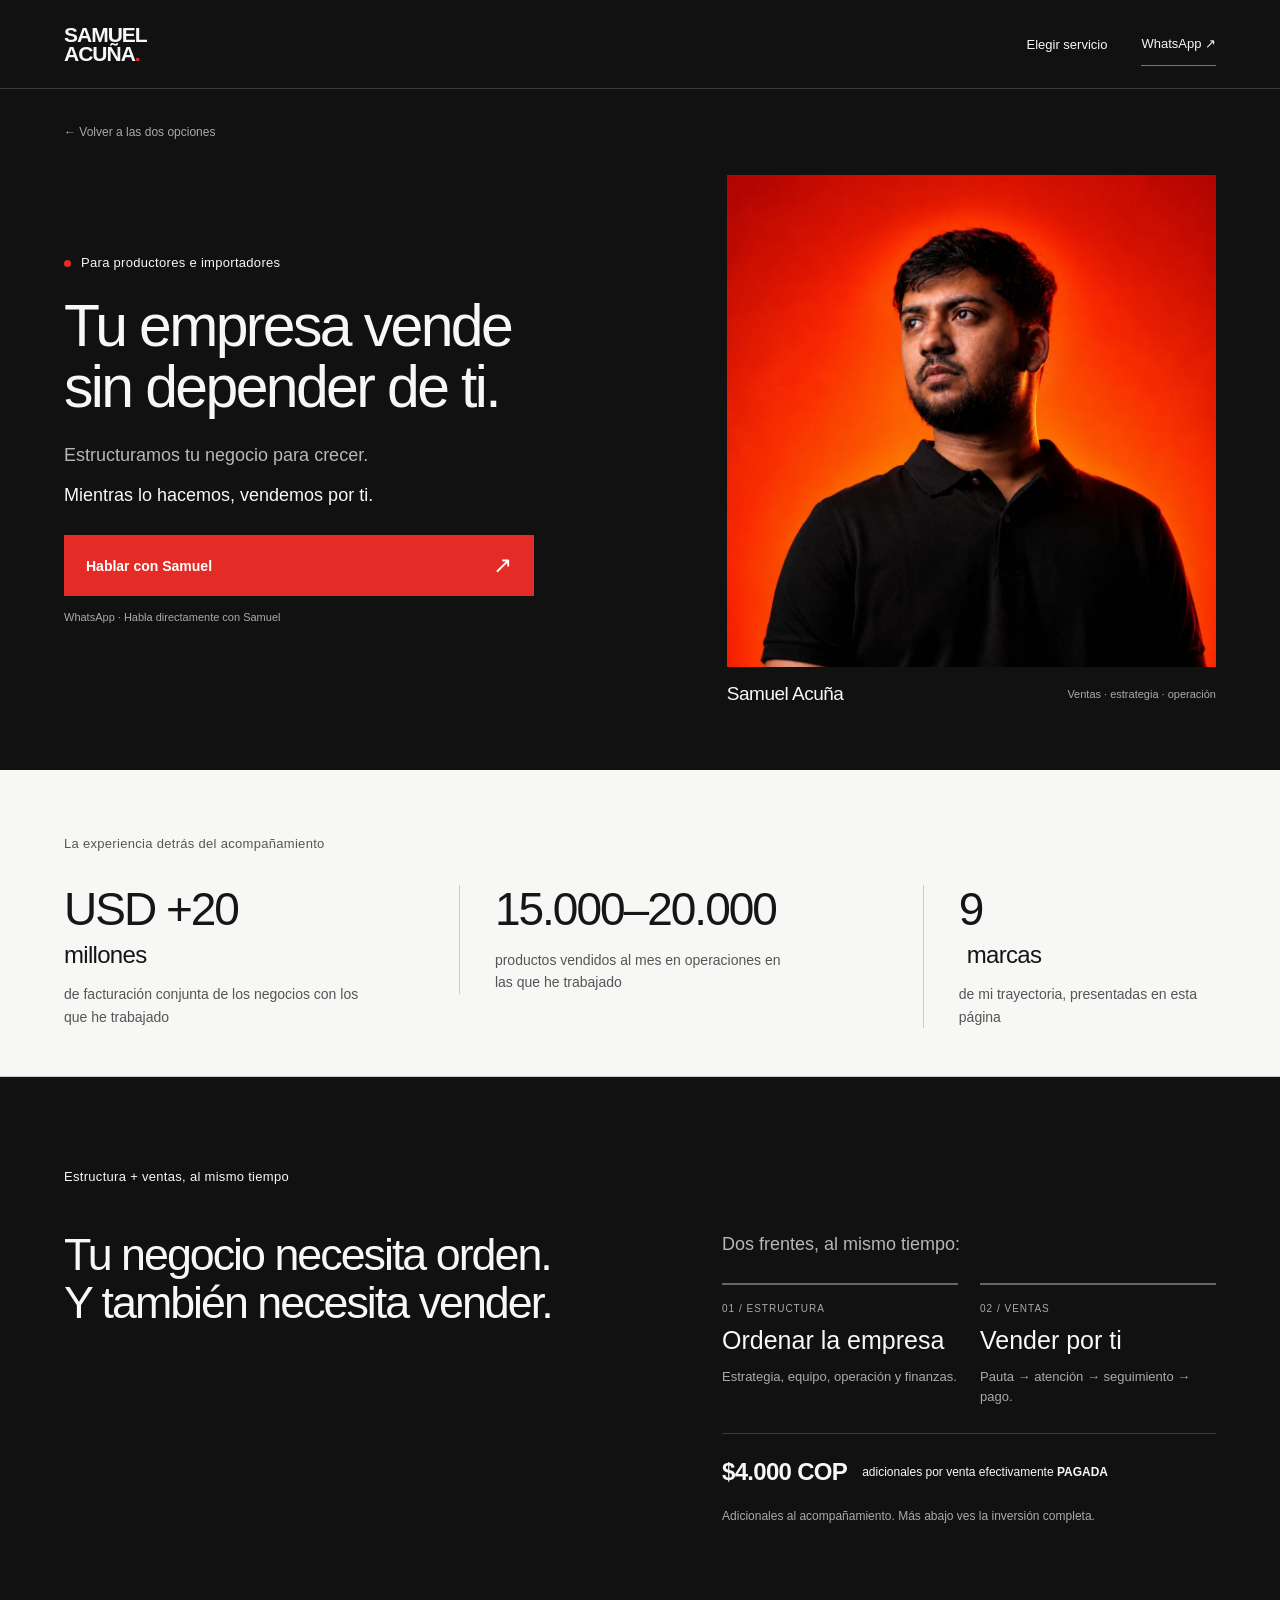
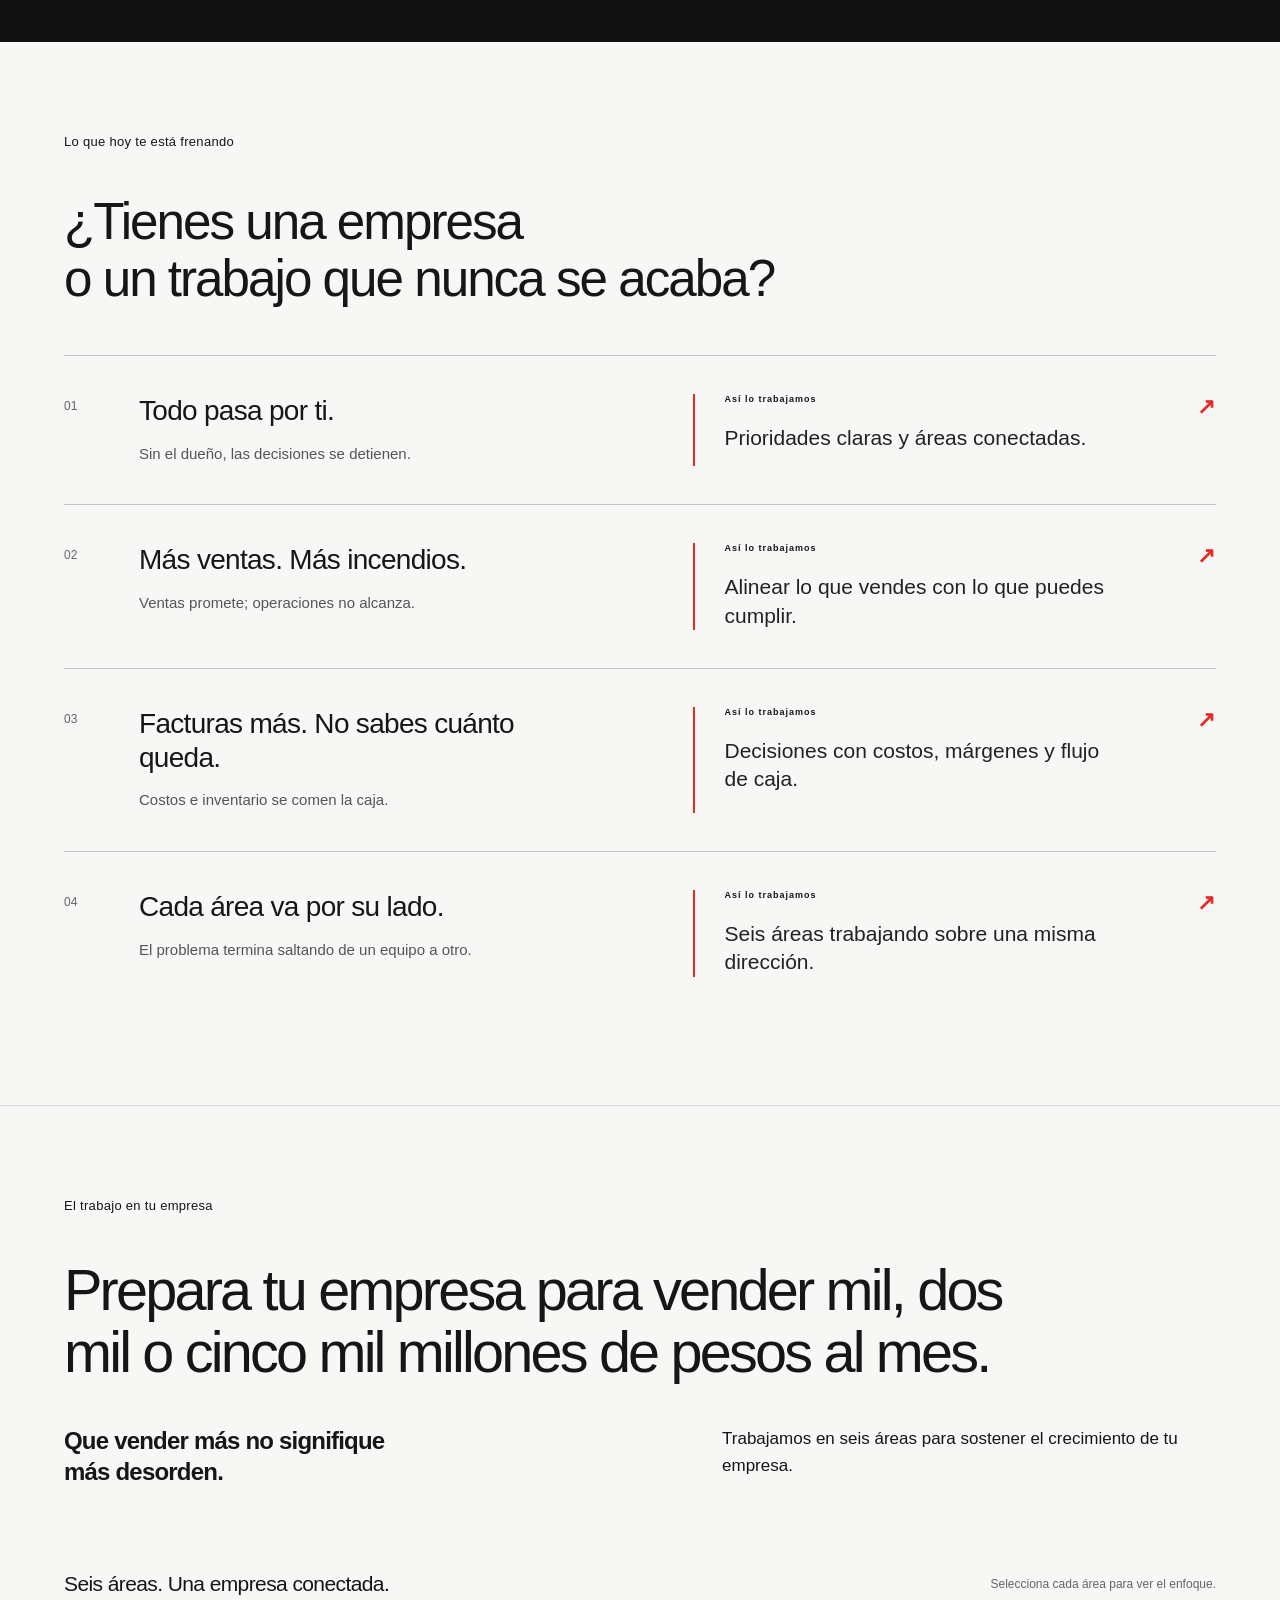
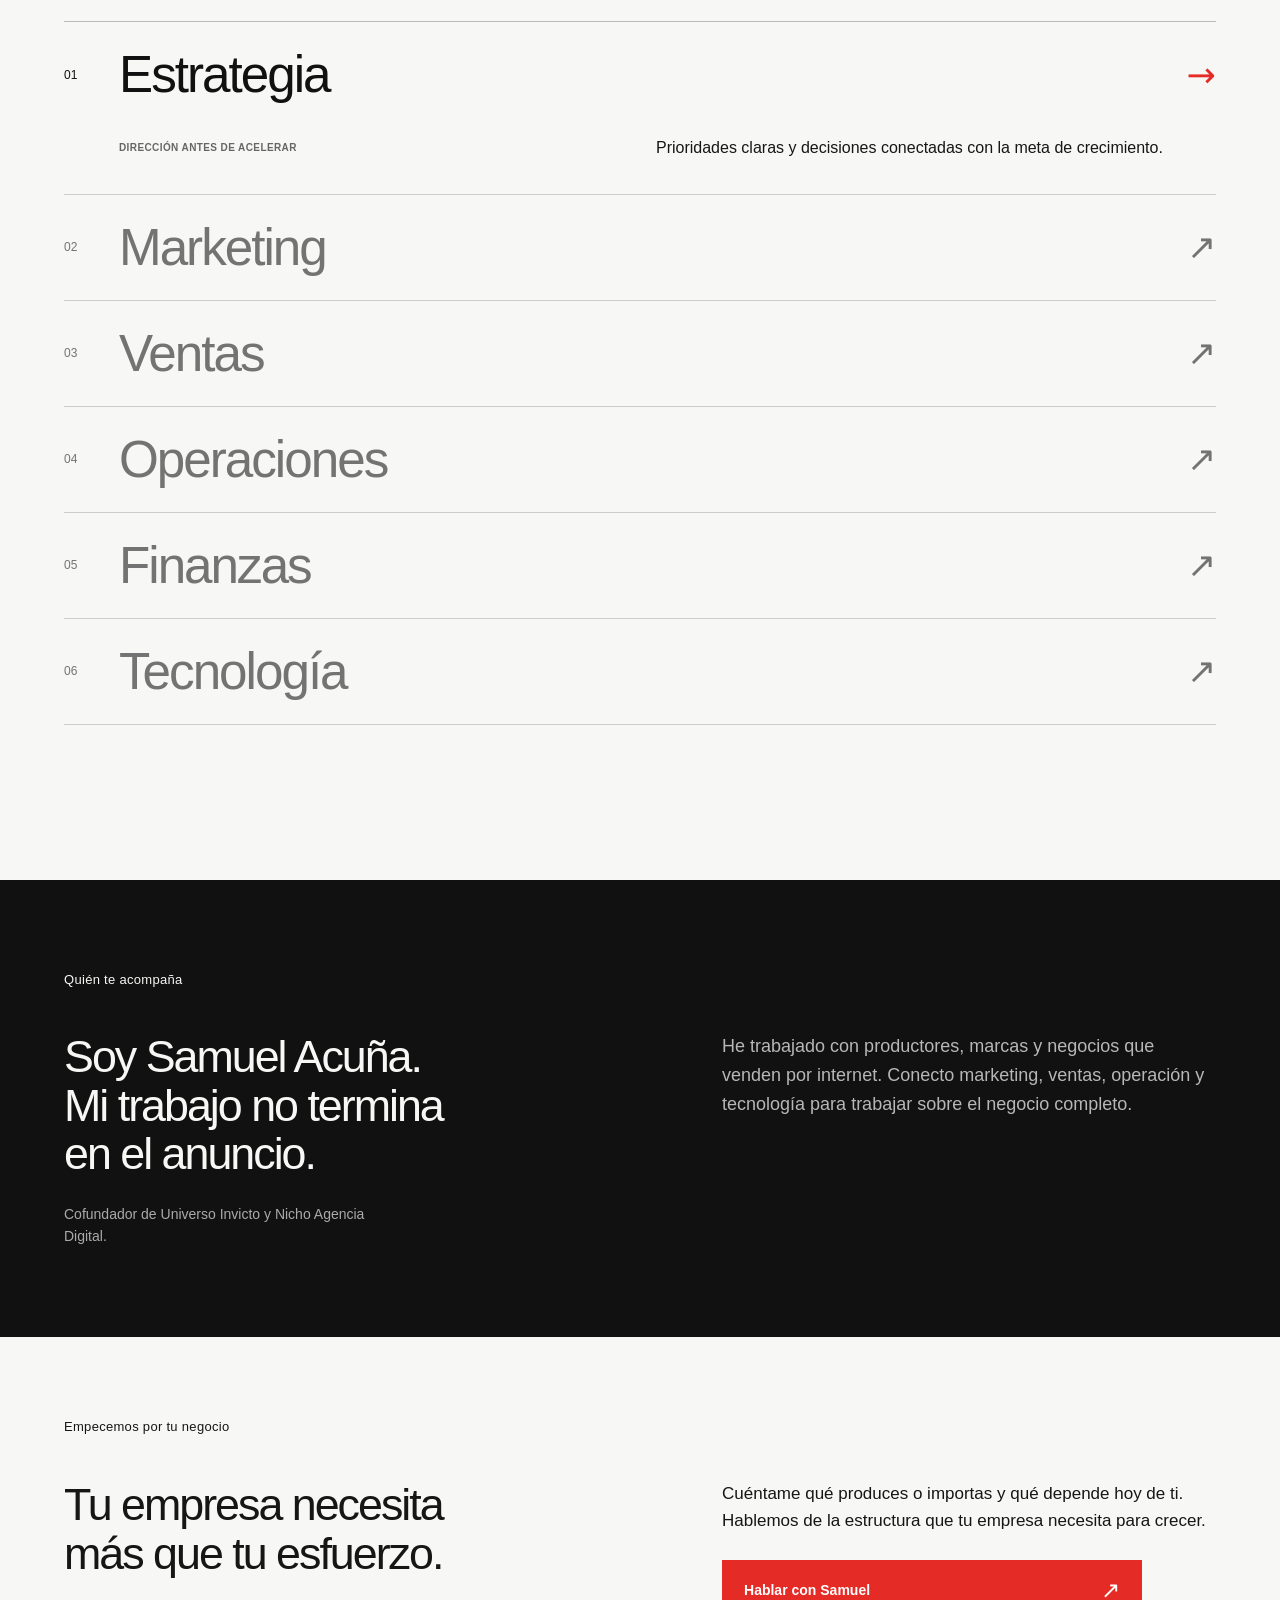
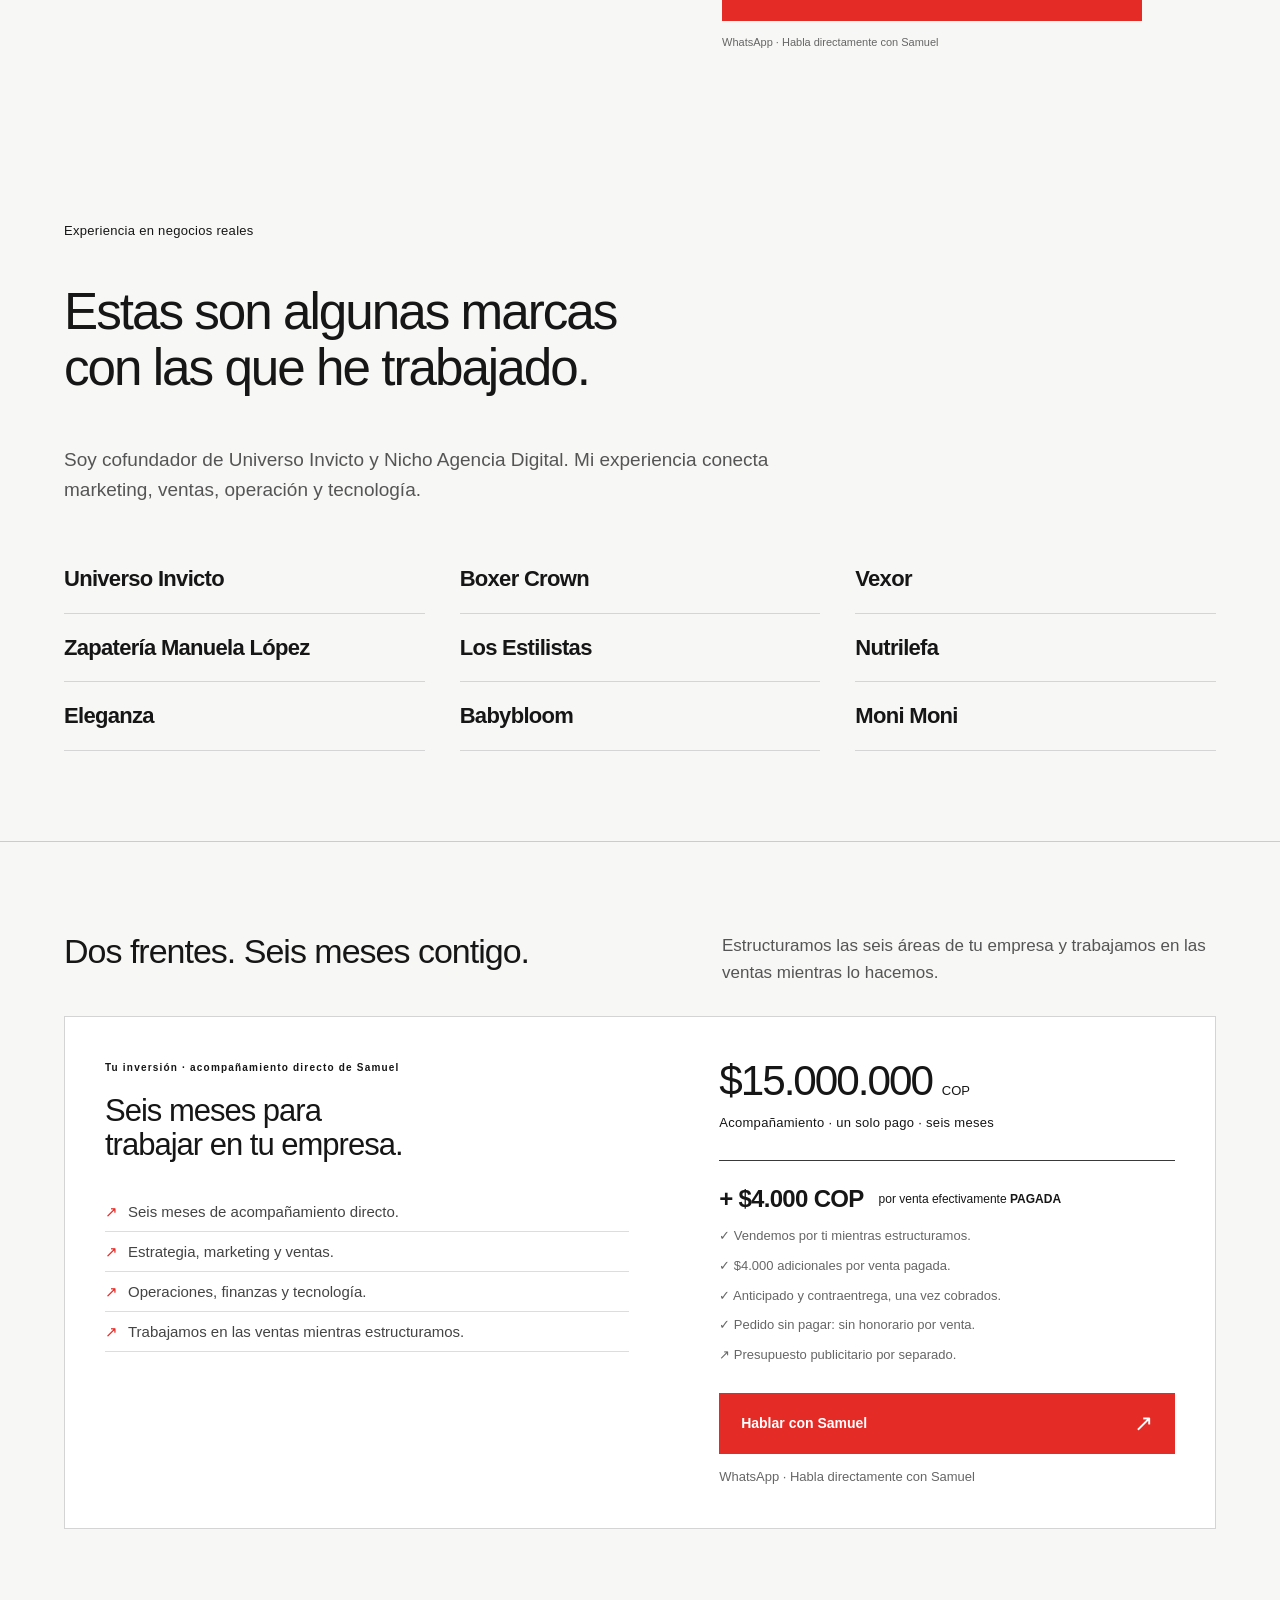
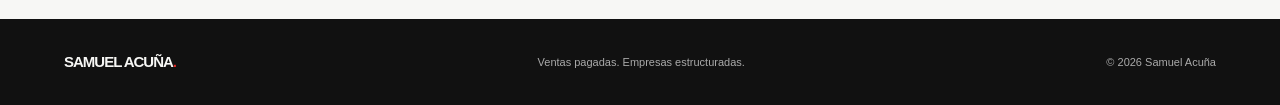
==== empresa.html @ 816871ed "Lead with portrait and business outcome, show three proof metrics and move complete investment to th" ====
<!DOCTYPE html>

<html lang="es-CO">
<head>
<meta charset="utf-8"/><meta content="width=device-width, initial-scale=1" name="viewport"/>
<title>Estructura tu empresa para crecer — Samuel Acuña</title>
<meta content="Estructuramos tu empresa y vendemos por ti: seis meses por COP $15.000.000, más COP $4.000 por venta efectivamente pagada." name="description"/>
<meta content="#111111" name="theme-color"/><meta content="website" property="og:type"/><meta content="es_CO" property="og:locale"/><meta content="Estructura tu empresa para crecer" property="og:title"/><meta content="Estructuramos tu empresa y vendemos por ti: seis meses por COP $15.000.000, más COP $4.000 por venta efectivamente pagada." property="og:description"/><meta content="https://Samuelacuna12.github.io/samuel-acuna-consultoria/social.png" property="og:image"/><meta content="https://samuelacuna12.github.io/samuel-acuna-consultoria/empresa.html" property="og:url"/>
<meta content="summary_large_image" name="twitter:card"/><link href="https://samuelacuna12.github.io/samuel-acuna-consultoria/empresa.html" rel="canonical"/><link href="favicon.svg" rel="icon" type="image/svg+xml"/><link href="styles.css?v=personal-final-20261030" rel="stylesheet"/><script defer="" src="app.js"></script>
</head>
<body class="enterprise"><a class="skip" href="#contenido">Saltar al contenido</a><header class="header wrap"><a aria-label="Samuel Acuña, elegir servicio" class="brand" href="index.html">SAMUEL<br/>ACUÑA<span class="brand-dot">.</span></a><nav aria-label="Navegación principal"><a href="index.html">Elegir servicio</a><a class="nav-contact" href="https://wa.me/573000357484?text=Hola%20Samuel.%20Quiero%20estructurar%20mi%20empresa%20para%20crecer.%20" rel="noopener noreferrer" target="_blank">WhatsApp ↗</a></nav></header><main id="contenido"><section class="route-hero wrap portrait-hero"><a class="back" href="index.html">← Volver a las dos opciones</a><div class="portrait-layout"><div class="portrait-copy"><div class="eyebrow"><span></span> Para productores e importadores</div><h1>Tu empresa vende sin depender de ti.</h1><div class="route-lead"><p>Estructuramos tu negocio para crecer.<br/><strong>Mientras lo hacemos, vendemos por ti.</strong></p><div><a class="button" href="https://wa.me/573000357484?text=Hola%20Samuel.%20Quiero%20estructurar%20mi%20empresa%20para%20crecer.%20" rel="noopener noreferrer" target="_blank">Hablar con Samuel <span aria-hidden="true">↗</span></a><p class="contact-note">WhatsApp · Habla directamente con Samuel</p></div></div></div><figure class="portrait"><img alt="Samuel Acuña" decoding="async" fetchpriority="high" height="1100" src="samuel-acuna.webp" width="1100"/><figcaption>Samuel Acuña <span>Ventas · estrategia · operación</span></figcaption></figure></div></section><section class="trajectory light"><div class="wrap"><p class="section-kicker">La experiencia detrás del acompañamiento</p><div class="trajectory-grid"><div><strong>USD +20 <span>millones</span></strong><p>de facturación conjunta de los negocios con los que he trabajado</p></div><div><strong>15.000–20.000</strong><p>productos vendidos al mes en operaciones en las que he trabajado</p></div><div class="trajectory-brands"><strong>9 <span>marcas</span></strong><p>de mi trayectoria, presentadas en esta página</p></div></div></div></section><section class="wrap section"><span class="section-kicker">Estructura + ventas, al mismo tiempo</span><div class="split"><h2>Tu negocio necesita orden.<br/>Y también necesita vender.</h2><div><p class="intro">Dos frentes, al mismo tiempo:</p><div class="parallel-work"><div><span>01 / ESTRUCTURA</span><strong>Ordenar la empresa</strong><p>Estrategia, equipo, operación y finanzas.</p></div><div><span>02 / VENTAS</span><strong>Vender por ti</strong><p>Pauta → atención → seguimiento → pago.</p></div></div><div class="fee"><strong>$4.000 COP</strong><span>adicionales por venta efectivamente <b>PAGADA</b></span></div><p class="terms">Adicionales al acompañamiento. Más abajo ves la inversión completa.</p></div></div></section><section class="light section"><div class="wrap"><span class="section-kicker">Lo que hoy te está frenando</span><h2 class="pain-title">¿Tienes una empresa<br/>o un trabajo que nunca se acaba?</h2><div class="pain-rows"><article><span>01</span><div><h3>Todo pasa por ti.</h3><p>Sin el dueño, las decisiones se detienen.</p></div><div class="answer"><span>Así lo trabajamos <b aria-hidden="true">↗</b></span><p>Prioridades claras y áreas conectadas.</p></div></article><article><span>02</span><div><h3>Más ventas. Más incendios.</h3><p>Ventas promete; operaciones no alcanza.</p></div><div class="answer"><span>Así lo trabajamos <b aria-hidden="true">↗</b></span><p>Alinear lo que vendes con lo que puedes cumplir.</p></div></article><article><span>03</span><div><h3>Facturas más. No sabes cuánto queda.</h3><p>Costos e inventario se comen la caja.</p></div><div class="answer"><span>Así lo trabajamos <b aria-hidden="true">↗</b></span><p>Decisiones con costos, márgenes y flujo de caja.</p></div></article><article><span>04</span><div><h3>Cada área va por su lado.</h3><p>El problema termina saltando de un equipo a otro.</p></div><div class="answer"><span>Así lo trabajamos <b aria-hidden="true">↗</b></span><p>Seis áreas trabajando sobre una misma dirección.</p></div></article></div></div></section><section class="business light section" id="empresa"><div class="wrap"><div class="section-kicker">El trabajo en tu empresa</div><h2 class="big-question">Prepara tu empresa para vender mil, dos mil o cinco mil millones de pesos al mes.</h2><div class="split business-intro"><p class="strong">Que vender más no signifique más desorden.</p><p>Trabajamos en seis áreas para sostener el crecimiento de tu empresa.</p></div><div class="pillars-heading"><h3>Seis áreas. Una empresa conectada.</h3><p>Selecciona cada área para ver el enfoque.</p></div>
<div class="pillars">
<details name="pilares" open=""><summary><span>01</span><h4>Estrategia</h4><b aria-hidden="true">↗</b></summary><div class="pillar-panel"><span class="panel-label">DIRECCIÓN ANTES DE ACELERAR</span><p>Prioridades claras y decisiones conectadas con la meta de crecimiento.</p></div></details>
<details name="pilares"><summary><span>02</span><h4>Marketing</h4><b aria-hidden="true">↗</b></summary><div class="pillar-panel"><span class="panel-label">DE LA ATENCIÓN A LA OPORTUNIDAD</span><p>Propuesta de valor y captación alineadas con tu cliente y tu capacidad.</p></div></details>
<details name="pilares"><summary><span>03</span><h4>Ventas</h4><b aria-hidden="true">↗</b></summary><div class="pillar-panel"><span class="panel-label">UN PROCESO QUE EL EQUIPO ENTIENDA</span><p>Atención, seguimiento y cierre: un proceso claro para el equipo.</p></div></details>
<details name="pilares"><summary><span>04</span><h4>Operaciones</h4><b aria-hidden="true">↗</b></summary><div class="pillar-panel"><span class="panel-label">SOSTENER LO QUE VENDES</span><p>Detectar cuellos de botella y cumplir lo que vendes.</p></div></details>
<details name="pilares"><summary><span>05</span><h4>Finanzas</h4><b aria-hidden="true">↗</b></summary><div class="pillar-panel"><span class="panel-label">CRECER CON CRITERIO ECONÓMICO</span><p>Costos, márgenes y flujo de caja para decidir con criterio.</p></div></details>
<details name="pilares"><summary><span>06</span><h4>Tecnología</h4><b aria-hidden="true">↗</b></summary><div class="pillar-panel"><span class="panel-label">HERRAMIENTAS AL SERVICIO DEL NEGOCIO</span><p>Automatizaciones e IA para conectar información y reducir tareas repetitivas.</p></div></details>
</div></div></section><section class="about wrap section" id="samuel"><div class="section-kicker">Quién te acompaña</div><div class="split"><div><h2>Soy Samuel Acuña.<br/>Mi trabajo no termina<br/>en el anuncio.</h2><p class="about-role">Cofundador de Universo Invicto y Nicho Agencia Digital.</p></div><div><p class="intro">He trabajado con productores, marcas y negocios que venden por internet. Conecto marketing, ventas, operación y tecnología para trabajar sobre el negocio completo.</p></div></div></section><section class="closing light"><div class="wrap"><span class="section-kicker">Empecemos por tu negocio</span><div class="split"><h2>Tu empresa necesita<br/>más que tu esfuerzo.</h2><div><p>Cuéntame qué produces o importas y qué depende hoy de ti. Hablemos de la estructura que tu empresa necesita para crecer.</p><a class="button" href="https://wa.me/573000357484?text=Hola%20Samuel.%20Quiero%20estructurar%20mi%20empresa%20para%20crecer.%20" rel="noopener noreferrer" target="_blank">Hablar con Samuel <span aria-hidden="true">↗</span></a><p class="contact-note">WhatsApp · Habla directamente con Samuel</p></div></div></div></section><section class="light section cases-section"><div class="wrap"><p class="section-kicker">Experiencia en negocios reales</p><h2 class="pain-title">Estas son algunas marcas<br/>con las que he trabajado.</h2><p class="case-intro">Soy cofundador de Universo Invicto y Nicho Agencia Digital. Mi experiencia conecta marketing, ventas, operación y tecnología.</p><div class="client-proof"><div class="client-names"><span>Universo Invicto</span><span>Boxer Crown</span><span>Vexor</span><span>Zapatería Manuela López</span><span>Los Estilistas</span><span>Nutrilefa</span><span>Eleganza</span><span>Babybloom</span><span>Moni Moni</span></div></div></div></section><section class="light section final-offer" id="inversion"><div class="wrap"><div class="offer-context"><h3>Dos frentes. Seis meses contigo.</h3><p>Estructuramos las seis áreas de tu empresa y trabajamos en las ventas mientras lo hacemos.</p></div><div class="business-price"><div><span class="micro">Tu inversión · acompañamiento directo de Samuel</span><h3>Seis meses para<br/>trabajar en tu empresa.</h3><ul class="scan-list offer-includes"><li>Seis meses de acompañamiento directo.</li><li>Estrategia, marketing y ventas.</li><li>Operaciones, finanzas y tecnología.</li><li>Trabajamos en las ventas mientras estructuramos.</li></ul></div><div><p class="price">$15.000.000 <small>COP</small></p><p class="one-payment">Acompañamiento · un solo pago · seis meses</p><div class="fee"><strong>+ $4.000 COP</strong><span>por venta efectivamente <b>PAGADA</b></span></div><p class="contact-note"><span>✓ Vendemos por ti mientras estructuramos.</span><span>✓ $4.000 adicionales por venta pagada.</span><span>✓ Anticipado y contraentrega, una vez cobrados.</span><span>✓ Pedido sin pagar: sin honorario por venta.</span><span>↗ Presupuesto publicitario por separado.</span></p><br/><a class="button" href="https://wa.me/573000357484?text=Hola%20Samuel.%20Quiero%20estructurar%20mi%20empresa%20para%20crecer.%20" rel="noopener noreferrer" target="_blank">Hablar con Samuel <span aria-hidden="true">↗</span></a><p class="contact-note">WhatsApp · Habla directamente con Samuel</p></div></div></div></section></main><footer class="wrap"><a class="brand" href="index.html">SAMUEL ACUÑA<span class="brand-dot">.</span></a><p>Ventas pagadas. Empresas estructuradas.</p><span>© <span id="year">2026</span> Samuel Acuña</span></footer></body></html>
---- styles.css ----
:root{--bg:#111;--white:#f7f7f5;--red:#e52b26;--muted:#a7a7a7;--line:#393939;--fast:120ms;--state:200ms;--space:clamp(24px,5vw,80px)}*{box-sizing:border-box}html{scroll-behavior:smooth;scroll-padding-top:28px}body{margin:0;background:var(--bg);color:var(--white);font-family:Arial,Helvetica,sans-serif;-webkit-font-smoothing:antialiased}a{color:inherit;text-decoration:none}button,a,summary{-webkit-tap-highlight-color:transparent}a:focus-visible,summary:focus-visible{outline:3px solid var(--red);outline-offset:6px}::selection{background:var(--red);color:#fff}.wrap{max-width:1440px;margin:auto;padding-left:var(--space);padding-right:var(--space)}.header{display:flex;align-items:center;justify-content:space-between;padding-top:30px;padding-bottom:30px;border-bottom:1px solid var(--line)}.brand{font-size:21px;font-weight:900;letter-spacing:-1px;line-height:.92}.brand-dot{color:var(--red)}nav{display:flex;align-items:center;gap:34px;font-size:13px}nav a{padding:12px 0}nav a:hover{color:#bbb}.nav-contact{border-bottom:1px solid #777}.nav-contact span{margin-left:22px}.hero{padding-top:48px;padding-bottom:54px}.eyebrow,.section-kicker,.micro,.path-number,.panel-label{font-size:11px;font-weight:700;letter-spacing:1.4px;line-height:1.6}.eyebrow{display:flex;gap:10px;align-items:center}.eyebrow span{width:7px;height:7px;background:var(--red);border-radius:100%}.hero-grid{display:grid;grid-template-columns:1.65fr 1fr;gap:70px;margin:34px 0 44px}h1,h2,h3,h4,p{margin:0}h1{font-size:clamp(48px,6.3vw,91px);font-weight:500;letter-spacing:-5px;line-height:1.01;text-wrap:balance}.muted{color:#919191}.hero-aside{max-width:340px;align-self:end;padding-bottom:8px}.little-arrow{font-size:82px;line-height:1;display:block;margin-bottom:32px}.hero-aside>p{font-size:23px;line-height:1.3;letter-spacing:-.5px}.hero-aside .subtle{font-size:15px;line-height:1.6;margin:18px 0 24px;letter-spacing:0}.subtle{color:#b0b0b0}.micro{font-size:10px;letter-spacing:1.2px}.paths{display:grid;grid-template-columns:1fr 1fr;border-top:1px solid var(--line);border-bottom:1px solid var(--line)}.path{padding:24px 0 22px;transition:background-color var(--fast) ease-out}.path:first-child{padding-right:40px}.path:last-child{padding-left:40px;border-left:1px solid var(--line)}.path-number{color:#aaa;font-size:10px}.path>div{display:flex;justify-content:space-between;align-items:center;gap:15px;margin:16px 0}.path h2{font-size:30px;letter-spacing:-1px;font-weight:500;line-height:1.1}.square-arrow{background:var(--red);width:47px;height:47px;display:grid;place-items:center;font-size:26px;flex-shrink:0;transition:background-color var(--fast) ease-out}.path:hover .square-arrow{background:#b7211d}.path p{font-size:13px;color:#aaa}.light{background:var(--white);color:#161616}.section{padding-top:95px;padding-bottom:95px}.section-kicker{display:block;margin-bottom:42px;color:inherit}.problem{padding:85px 0}.split{display:grid;grid-template-columns:1.15fr 1fr;gap:90px}.split h2{font-size:clamp(34px,3.5vw,51px);font-weight:500;line-height:1.08;letter-spacing:-2px;text-wrap:balance}.ink-muted{color:#777}.problem-copy p,.business-intro p,.closing p{font-size:17px;line-height:1.6}.problem-copy p+p{margin-top:25px}.strong{font-weight:600}.intro{font-size:18px;line-height:1.6;color:#b7b7b7}.process{display:grid;grid-template-columns:repeat(5,1fr);margin-top:64px;border-top:1px solid #777;border-bottom:1px solid var(--line)}.process>div{padding:24px 20px 30px 0;position:relative}.process>div+div{padding-left:20px;border-left:1px solid var(--line)}.process span{font-size:11px;color:#aaa}.process h3{font-size:19px;margin:30px 0 12px;font-weight:500;letter-spacing:-.5px}.process p{font-size:13px;line-height:1.5;color:#aaa}.process .paid{border-top:3px solid var(--red);margin-top:-2px}.paid b{color:var(--red);float:right}.sales-bottom{display:grid;grid-template-columns:1.15fr 1fr;gap:90px;margin-top:64px}.included{max-width:400px}.included h3{font-size:25px;font-weight:500;letter-spacing:-.7px;margin-bottom:22px}.included p{font-size:15px;line-height:1.7;margin-bottom:16px}.price-block>.micro{color:#aaa}.price{font-size:clamp(32px,3.3vw,48px);letter-spacing:-2px;margin:14px 0 8px;white-space:nowrap}.price small{font-size:13px;letter-spacing:0}.price-block>p:not(.price):not(.terms):not(.contact-note){color:#bbb;font-size:14px}.fee{display:flex;flex-wrap:wrap;gap:7px 15px;align-items:center;border-top:1px solid var(--line);margin-top:25px;padding-top:24px}.fee strong{font-size:24px;letter-spacing:-.7px}.fee span{font-size:12px}.terms{font-size:12px;line-height:1.7;color:#aaa;margin:20px 0 25px}.button{display:flex;align-items:center;justify-content:space-between;gap:25px;background:var(--red);color:#fff;padding:19px 22px;font-size:14px;font-weight:700;min-height:54px;transition:background-color var(--fast) ease-out}.button:hover{background:#bb211e}.button span{font-size:23px;font-weight:400;line-height:1}.contact-note{font-size:11px;line-height:1.6;margin-top:13px;color:#aaa}.big-question{max-width:1100px;font-size:clamp(37px,4.5vw,65px);font-weight:500;letter-spacing:-2.8px;line-height:1.08;text-wrap:balance}.business-intro{margin-top:42px;margin-bottom:85px}.business-intro>.strong{font-size:24px;line-height:1.3;max-width:340px;letter-spacing:-.8px}.pillars-heading{display:flex;justify-content:space-between;align-items:center;border-bottom:1px solid #bbb;padding-bottom:25px}.pillars-heading h3{font-size:21px;letter-spacing:-.6px;font-weight:500}.pillars-heading p{font-size:12px;color:#666}.pillars{margin-bottom:65px}.pillars details{border-bottom:1px solid #ccc}.pillars summary{list-style:none;display:flex;gap:25px;align-items:center;cursor:pointer;padding:23px 0;color:#737373}.pillars summary::-webkit-details-marker{display:none}.pillars summary>span{font-size:12px;width:30px}.pillars h4{font-size:clamp(28px,4vw,52px);font-weight:500;letter-spacing:-2px}.pillars summary b{margin-left:auto;font-weight:400;font-size:35px;transition:transform var(--state) ease-out}.pillars details[open] summary{color:#111}.pillars details[open] summary b{color:var(--red);transform:rotate(45deg)}.pillar-panel{display:grid;grid-template-columns:1fr 1.15fr;gap:50px;padding:8px 0 32px 55px;animation:panel var(--state) ease-out}.panel-label{font-size:10px;color:#666;padding-top:5px}.pillar-panel p{max-width:520px;line-height:1.65;font-size:16px}.business-price{display:grid;grid-template-columns:1.15fr 1fr;gap:90px;background:#eaeae8;padding:40px}.business-price h3{font-size:31px;font-weight:500;letter-spacing:-1px;margin-top:18px;line-height:1.1}.business-price .price{margin-top:0}.one-payment{font-size:11px;letter-spacing:1px;margin-bottom:26px}.business-price .contact-note{color:#666}.about-role{font-size:14px;color:#aaa;margin-top:25px;line-height:1.6;max-width:330px}.experience{margin-top:35px}.experience>div{padding:22px 0;border-top:1px solid var(--line)}.experience strong{display:block;font-size:37px;letter-spacing:-1.5px;font-weight:500;margin-bottom:8px}.experience span{font-size:13px;color:#aaa;line-height:1.6}.closing{padding:80px 0}.closing .button{margin-top:25px;max-width:420px}.closing .contact-note{color:#666;font-size:11px}footer{padding-top:36px;padding-bottom:36px;display:flex;align-items:center;justify-content:space-between;gap:25px}footer .brand{font-size:15px}footer p,footer>span{font-size:11px;color:#aaa}.skip{position:fixed;top:10px;left:10px;padding:15px;background:#fff;color:#111;z-index:10;transform:translateY(-160%)}.skip:focus{transform:none}@keyframes panel{from{opacity:.3;transform:translateY(-4px)}to{opacity:1;transform:none}}@media(min-width:1600px){h1{font-size:96px}}@media(max-width:900px){.hero-grid{gap:40px;grid-template-columns:1.6fr 1fr}h1{letter-spacing:-3px}.hero-aside>p{font-size:20px}.split,.sales-bottom,.business-price{gap:40px}.process{grid-template-columns:repeat(3,1fr)}.process>div:nth-child(4){border-left:0;padding-left:0}.process>div:nth-child(n+4){border-top:1px solid var(--line)}.process .paid{margin:0;border-top:3px solid var(--red)!important}.business-price{padding:30px}.price{font-size:34px}.path h2{font-size:26px}}@media(max-width:620px){.header{padding-top:22px;padding-bottom:22px;align-items:center}.brand{font-size:18px}nav{gap:16px;font-size:10px}nav a:first-child{display:none}.nav-contact span{margin-left:4px}.hero{padding-top:30px;padding-bottom:36px}.eyebrow{font-size:8px;letter-spacing:1px}.hero-grid{display:block;margin:28px 0 32px}h1{font-size:clamp(44px,10.8vw,66px);letter-spacing:-2.8px}.desktop-br{display:none}.hero-aside{max-width:none;margin-top:26px}.little-arrow{display:none}.hero-aside>p{font-size:18px;max-width:280px}.hero-aside .subtle{font-size:13px;margin:12px 0 17px}.hero-aside .micro{font-size:8px}.paths{gap:0}.path:first-child{padding-right:15px}.path:last-child{padding-left:15px}.path{padding-top:17px;padding-bottom:17px}.path-number{font-size:7px;letter-spacing:.6px}.path h2{font-size:19px;letter-spacing:-.7px}.path>div{gap:7px;margin:14px 0}.square-arrow{width:28px;height:32px;font-size:20px}.path p{font-size:10px;line-height:1.5}.section{padding-top:60px;padding-bottom:60px}.problem,.closing{padding:55px 0}.section-kicker{font-size:9px;letter-spacing:1.1px;margin-bottom:28px}.split,.sales-bottom,.business-price{grid-template-columns:1fr;gap:28px}.split h2{font-size:36px;letter-spacing:-1.7px}.problem-copy p,.business-intro p,.closing p{font-size:15px}.intro{font-size:16px}.process{margin-top:35px;grid-template-columns:1fr}.process>div,.process>div+div,.process>div:nth-child(4){padding:20px 0 20px 45px;border-left:0;border-bottom:1px solid var(--line)}.process>div:before{content:'↓';position:absolute;left:5px;top:50px;color:#777}.process span{position:absolute;left:0;top:23px}.process h3{font-size:21px;margin:0 0 7px}.process p{font-size:13px;max-width:260px}.process>div:nth-child(n+4){border-top:0}.process .paid{border-top:0!important;border-left:3px solid var(--red);padding-left:42px}.process .paid span{left:7px}.process .paid:before{content:'✓';color:var(--red);left:9px}.sales-bottom{margin-top:36px;gap:30px}.included{max-width:none}.included h3{font-size:24px}.price-block{padding-top:30px;border-top:1px solid var(--line)}.price{font-size:39px}.big-question{font-size:39px;letter-spacing:-1.9px}.business-intro{margin-top:30px;margin-bottom:45px}.business-intro>.strong{font-size:23px}.pillars-heading{display:block;padding-bottom:20px}.pillars-heading h3{font-size:20px;margin-bottom:9px}.pillars summary{padding:20px 0;gap:12px}.pillars h4{font-size:35px;letter-spacing:-1.5px}.pillars summary>span{width:25px}.pillars summary b{font-size:28px}.pillar-panel{grid-template-columns:1fr;gap:12px;padding:0 10px 25px 37px}.pillar-panel p{font-size:14px}.pillars{margin-bottom:35px}.business-price{padding:25px;margin-left:-8px;margin-right:-8px}.business-price h3{font-size:30px}.business-price .price{font-size:36px}.experience strong{font-size:33px}.about .terms{margin-bottom:0}footer{flex-wrap:wrap;padding-top:30px;padding-bottom:30px;gap:18px}footer p{order:3;width:100%}footer>span{font-size:9px}}
@media(prefers-reduced-motion:reduce){html{scroll-behavior:auto}*,*:before,*:after{animation:none!important;transition:none!important}}
@media(min-width:1000px){.header{padding-top:22px;padding-bottom:22px}.hero{padding-top:28px;padding-bottom:32px}.hero-grid{margin:24px 0 28px}h1{font-size:clamp(62px,5.1vw,74px);letter-spacing:-4px}.little-arrow{font-size:64px;margin-bottom:20px}.path{padding-top:18px;padding-bottom:18px}.path h2{font-size:27px}.path>div{margin:12px 0}}
/* Separate journeys: the gateway routes to two independent landing pages. */
.gateway{padding-top:44px;padding-bottom:60px}.gateway h1{font-size:clamp(48px,5.5vw,80px);margin:28px 0 20px;letter-spacing:-3.5px}.gateway-intro{color:#aaa;font-size:16px;line-height:1.6}.choices{display:grid;grid-template-columns:1fr 1fr;border-top:1px solid #444;border-bottom:1px solid #444;margin-top:38px}.choice{padding:30px 38px 28px 0;display:flex;flex-direction:column}.choice+.choice{border-left:1px solid #444;padding-left:38px;padding-right:0}.choice h2{font-size:clamp(26px,2.5vw,36px);line-height:1.12;letter-spacing:-1px;margin:22px 0;max-width:520px;text-wrap:balance}.choice p{color:#aaa;font-size:14px;line-height:1.6;max-width:440px;margin-bottom:30px}.choice-link{display:flex;justify-content:space-between;align-items:center;gap:15px;font-size:13px;font-weight:700;margin-top:auto}.choice-link b{display:grid;place-items:center;background:var(--red);width:44px;height:44px;font-size:24px;font-weight:400;flex-shrink:0}.choice:hover h2{color:#ccc}.back{display:inline-block;color:#aaa;font-size:12px;padding:16px 0;margin-bottom:26px}.route-hero{padding-top:20px;padding-bottom:65px}.route-hero h1{font-size:clamp(44px,5.3vw,76px);line-height:1.03;letter-spacing:-3.5px;max-width:1050px;margin:28px 0 36px}.route-lead{display:grid;grid-template-columns:1.2fr 1fr;gap:90px}.route-lead>p{font-size:19px;line-height:1.55;color:#b7b7b7;max-width:600px}.text-link{display:inline-block;font-size:12px;border-bottom:1px solid #666;padding:12px 0;margin-top:12px}.pain-title{font-size:clamp(33px,4vw,57px);font-weight:500;letter-spacing:-2px;line-height:1.1;margin-bottom:48px;text-wrap:balance}.pain-rows article{display:grid;grid-template-columns:45px 1fr 1fr;gap:30px;border-top:1px solid #c5c5c5;padding:30px 0}.pain-rows article>span{font-size:12px;color:#666;padding-top:5px}.pain-rows h3{font-size:24px;letter-spacing:-.7px;font-weight:500;line-height:1.2;margin-bottom:14px}.pain-rows p{font-size:15px;line-height:1.65;color:#555;max-width:500px}.answer{padding-left:30px;border-left:2px solid var(--red)}.answer>span{font-size:9px;letter-spacing:1px;font-weight:700;display:block;margin-bottom:14px}.answer p{color:#222}nav a{min-height:44px;display:flex;align-items:center}@media(max-width:620px){.gateway{padding-top:28px;padding-bottom:35px}.gateway h1{font-size:49px;letter-spacing:-2.5px}.gateway-intro{font-size:14px}.choices{grid-template-columns:1fr;margin-top:28px}.choice,.choice+.choice{padding:26px 0;border-left:0}.choice+.choice{border-top:1px solid #444}.choice h2{font-size:28px;line-height:1.15;margin:17px 0}.choice p{font-size:13px;margin-bottom:22px}.choice .path-number{font-size:9px}.choice-link{font-size:12px}.route-hero{padding-bottom:40px}.route-hero h1{font-size:43px;letter-spacing:-2px;line-height:1.05}.route-lead{grid-template-columns:1fr;gap:26px}.route-lead>p{font-size:16px}.pain-title{font-size:36px;letter-spacing:-1.5px;margin-bottom:30px}.pain-rows article{grid-template-columns:26px 1fr;gap:15px;padding:25px 0}.pain-rows h3{font-size:23px}.pain-rows p{font-size:14px}.answer{grid-column:2;padding-left:16px;margin-top:4px}.back{margin-bottom:15px}.header nav a:first-child{display:flex}}
@media(max-width:620px){.gateway h1{font-size:38px;line-height:1.05;margin:22px 0 16px;letter-spacing:-1.9px}.gateway-intro{font-size:13px}.gateway .choices{margin-top:23px}.gateway .choice{padding:21px 0}.gateway .choice h2{font-size:24px;line-height:1.12;margin:13px 0 20px}.gateway .choice p{display:none}.gateway .choice-link{font-size:11px}}

/* Audience context stays visible before either decision, including on mobile. */
@media(max-width:620px){.gateway .choice p{display:block;font-size:13px;line-height:1.55;margin-bottom:20px}.gateway .choice h2{margin-bottom:14px}}
/* Visual reading pass: reference-locked typography, process diagrams and pain → solution rows. */
.decision-diagram{width:100%;height:90px;margin:24px 0 2px;color:#aaa;max-width:480px}.choice h2{margin-top:20px}.choice .audience{font-size:10px;letter-spacing:1px;color:#aaa;margin:0 0 18px;line-height:1.5}.scan-list{list-style:none;padding:0;margin:0 0 24px}.scan-list li{position:relative;padding:9px 0 9px 23px;font-size:16px;line-height:1.4;border-bottom:1px solid #333}.scan-list li:before{content:'↗';position:absolute;left:0;color:var(--red)}.choice .decision-note{font-size:13px;color:#eee;border-left:2px solid var(--red);padding-left:12px;margin-bottom:22px}.choice .choice-link{margin-top:auto}.route-lead strong{color:#f7f7f5;display:inline-block;margin-top:12px;font-weight:500}.hero-fee{display:block;margin-top:20px;font-size:14px;line-height:1.8;border-left:2px solid var(--red);padding-left:15px}.pain-rows h3{font-size:28px;max-width:420px}.pain-rows .answer p{font-size:21px;line-height:1.35;max-width:390px}.answer>span{margin-bottom:20px}.answer b{float:right;color:var(--red);font-size:22px}.terms>span,.contact-note>span{display:block;margin:9px 0}.parallel-work{display:grid;grid-template-columns:1fr 1fr;gap:22px;margin-top:24px}.parallel-work>div{border-top:2px solid #666;padding-top:18px}.parallel-work span{display:block;font-size:10px;color:#aaa;letter-spacing:1px}.parallel-work strong{display:block;font-weight:500;font-size:25px;margin:12px 0}.parallel-work p{color:#aaa;font-size:13px;line-height:1.6}.business-price .contact-note{font-size:13px}.price-block .terms{font-size:13px}.section{padding-top:75px;padding-bottom:75px}@media(max-width:620px){.decision-diagram{height:66px;margin:18px 0 2px}.gateway .choice .audience{font-size:9px;margin-bottom:12px}.gateway .choice .decision-note{font-size:12px;line-height:1.5;margin-bottom:20px}.scan-list li{font-size:14px;padding-top:8px;padding-bottom:8px}.choice h2{font-size:26px}.pain-rows h3{font-size:25px}.pain-rows .answer p{font-size:19px}.parallel-work{gap:18px}.parallel-work strong{font-size:21px}.parallel-work p{font-size:12px}.section{padding-top:52px;padding-bottom:52px}}
.gateway h1{font-size:clamp(38px,4.4vw,64px);letter-spacing:-2.8px}.gateway{padding-top:30px}.gateway .choices{margin-top:28px}.gateway .choice{padding-top:23px}.gateway .decision-diagram{height:70px;margin-top:18px}@media(max-width:620px){.gateway h1{font-size:38px;letter-spacing:-1.9px}.gateway .decision-diagram{height:60px}}
.quick-paths{display:none}@media(max-width:620px){.quick-paths{display:grid;grid-template-columns:1fr 1fr;gap:12px;margin-top:22px}.quick-paths a{display:block;padding:13px 0;border-top:2px solid var(--red)}.quick-paths strong{display:block;font-size:13px;font-weight:500}.quick-paths span{display:block;font-size:10px;color:#aaa;margin-top:7px;line-height:1.4}}

.gateway .decision-diagram{height:90px}@media(max-width:620px){.gateway .decision-diagram{height:72px}}
/* Personal brand: real trajectory, lighter section rhythm and value before price. */
.enterprise .eyebrow,.enterprise .section-kicker{letter-spacing:.3px;font-size:13px;text-transform:none;font-weight:500}.trajectory{padding:48px 0;border-bottom:1px solid #ccc}.trajectory .section-kicker{margin-bottom:30px;color:#555}.trajectory-grid{display:grid;grid-template-columns:1fr 1.2fr .85fr;gap:50px;align-items:start}.trajectory-grid>div+div{border-left:1px solid #ccc;padding-left:35px}.trajectory strong{display:block;font-size:46px;font-weight:500;letter-spacing:-2px;line-height:1.05}.trajectory strong span{display:block;font-size:24px;letter-spacing:-.7px;margin-top:9px}.trajectory p{font-size:14px;line-height:1.6;color:#555;margin-top:16px;max-width:300px}.trajectory-person>span{font-size:25px;letter-spacing:-.7px}.offer-context{border-top:1px solid #bbb;padding-top:35px;margin-bottom:30px;display:grid;grid-template-columns:1.15fr 1fr;gap:90px}.offer-context h3{font-size:34px;letter-spacing:-1px;font-weight:500}.offer-context p{font-size:17px;line-height:1.6;color:#555}.enterprise .business-price{background:#fff;border:1px solid #d4d4d4}.enterprise .pain-rows article{padding:38px 0}.enterprise .section{padding-top:90px;padding-bottom:90px}.enterprise .business{border-top:1px solid #d4d4d4}.enterprise .one-payment{letter-spacing:.3px;font-size:13px;line-height:1.6}.enterprise .panel-label{letter-spacing:.4px}@media(max-width:620px){.trajectory{padding:35px 0}.trajectory-grid{grid-template-columns:1fr;gap:25px}.trajectory-grid>div+div{padding:25px 0 0;border-left:0;border-top:1px solid #ccc}.trajectory strong{font-size:42px}.trajectory strong span{display:inline;font-size:22px;margin-left:8px}.trajectory p{margin-top:9px}.offer-context{grid-template-columns:1fr;gap:16px}.offer-context h3{font-size:30px}.offer-context p{font-size:15px}.enterprise .section{padding-top:60px;padding-bottom:60px}.enterprise .eyebrow,.enterprise .section-kicker{font-size:11px}}
.portrait-layout{display:grid;grid-template-columns:1.1fr .9fr;gap:65px;align-items:center}.portrait-hero h1{font-size:clamp(40px,4vw,59px);letter-spacing:-2.6px;margin-top:22px;margin-bottom:25px}.portrait-hero .route-lead{display:block}.portrait-hero .route-lead>p{font-size:18px;margin-bottom:25px}.portrait-hero .route-lead .button{max-width:470px}.portrait-hero .route-lead .text-link{margin-top:0}.portrait-hero .back{margin-bottom:20px}.portrait{margin:0;position:relative;align-self:stretch}.portrait img{display:block;width:100%;height:100%;max-height:670px;min-height:530px;object-fit:cover;object-position:50% 40%}.portrait figcaption{position:absolute;bottom:0;left:0;right:0;background:#111;padding:16px 0 0;font-size:19px;letter-spacing:-.5px}.portrait figcaption span{font-size:11px;color:#aaa;float:right;letter-spacing:0;padding-top:5px}.client-proof{margin-top:40px;padding-top:30px;border-top:1px solid #ccc}.client-proof h3{font-size:14px;font-weight:400;color:#555;margin-bottom:28px}.client-names{display:grid;grid-template-columns:repeat(3,1fr);gap:0 35px}.client-names span{font-size:22px;font-weight:600;letter-spacing:-.7px;padding:20px 0;border-bottom:1px solid #d5d5d5;line-height:1.25}.client-section{padding:45px 0}.client-section .client-proof{margin-top:0;border-top:0;padding-top:0}@media(max-width:900px){.portrait-layout{gap:30px}.portrait-hero h1{font-size:43px}.portrait img{min-height:520px}.portrait figcaption span{display:block;float:none;margin-top:5px}.client-names span{font-size:19px}}@media(max-width:620px){.portrait-layout{grid-template-columns:1fr;gap:28px}.portrait-hero h1{font-size:39px;letter-spacing:-1.8px}.portrait{grid-row:1;max-width:100%}.portrait img{min-height:0;height:330px;object-position:50% 27%}.portrait figcaption{font-size:17px;padding-top:12px}.portrait figcaption span{display:inline;float:right;font-size:10px;margin-top:0}.portrait-hero .back{margin-bottom:10px}.portrait-hero .route-lead>p{font-size:16px}.client-names{grid-template-columns:repeat(2,1fr);gap:0 20px}.client-names span{font-size:18px;padding:17px 0}.client-proof{margin-top:30px;padding-top:25px}}
.cases-section{border-bottom:1px solid #ccc}.case-intro{font-size:19px;line-height:1.6;max-width:750px;color:#555;margin-bottom:30px}.cases-section .client-proof{border-top:0;padding-top:0}.final-offer .offer-context{border-top:0;padding-top:0}.offer-includes{margin-top:30px}.offer-includes li{color:#444;border-color:#ddd;font-size:15px}.trajectory-brands span{display:inline;font-size:25px;margin-left:8px}.trajectory-brands strong{font-size:46px}.enterprise .portrait-hero h1{font-size:clamp(44px,4.6vw,67px);max-width:660px;line-height:1.03}@media(max-width:620px){.enterprise .portrait-hero h1{font-size:42px}.case-intro{font-size:16px}.offer-includes li{font-size:14px}}
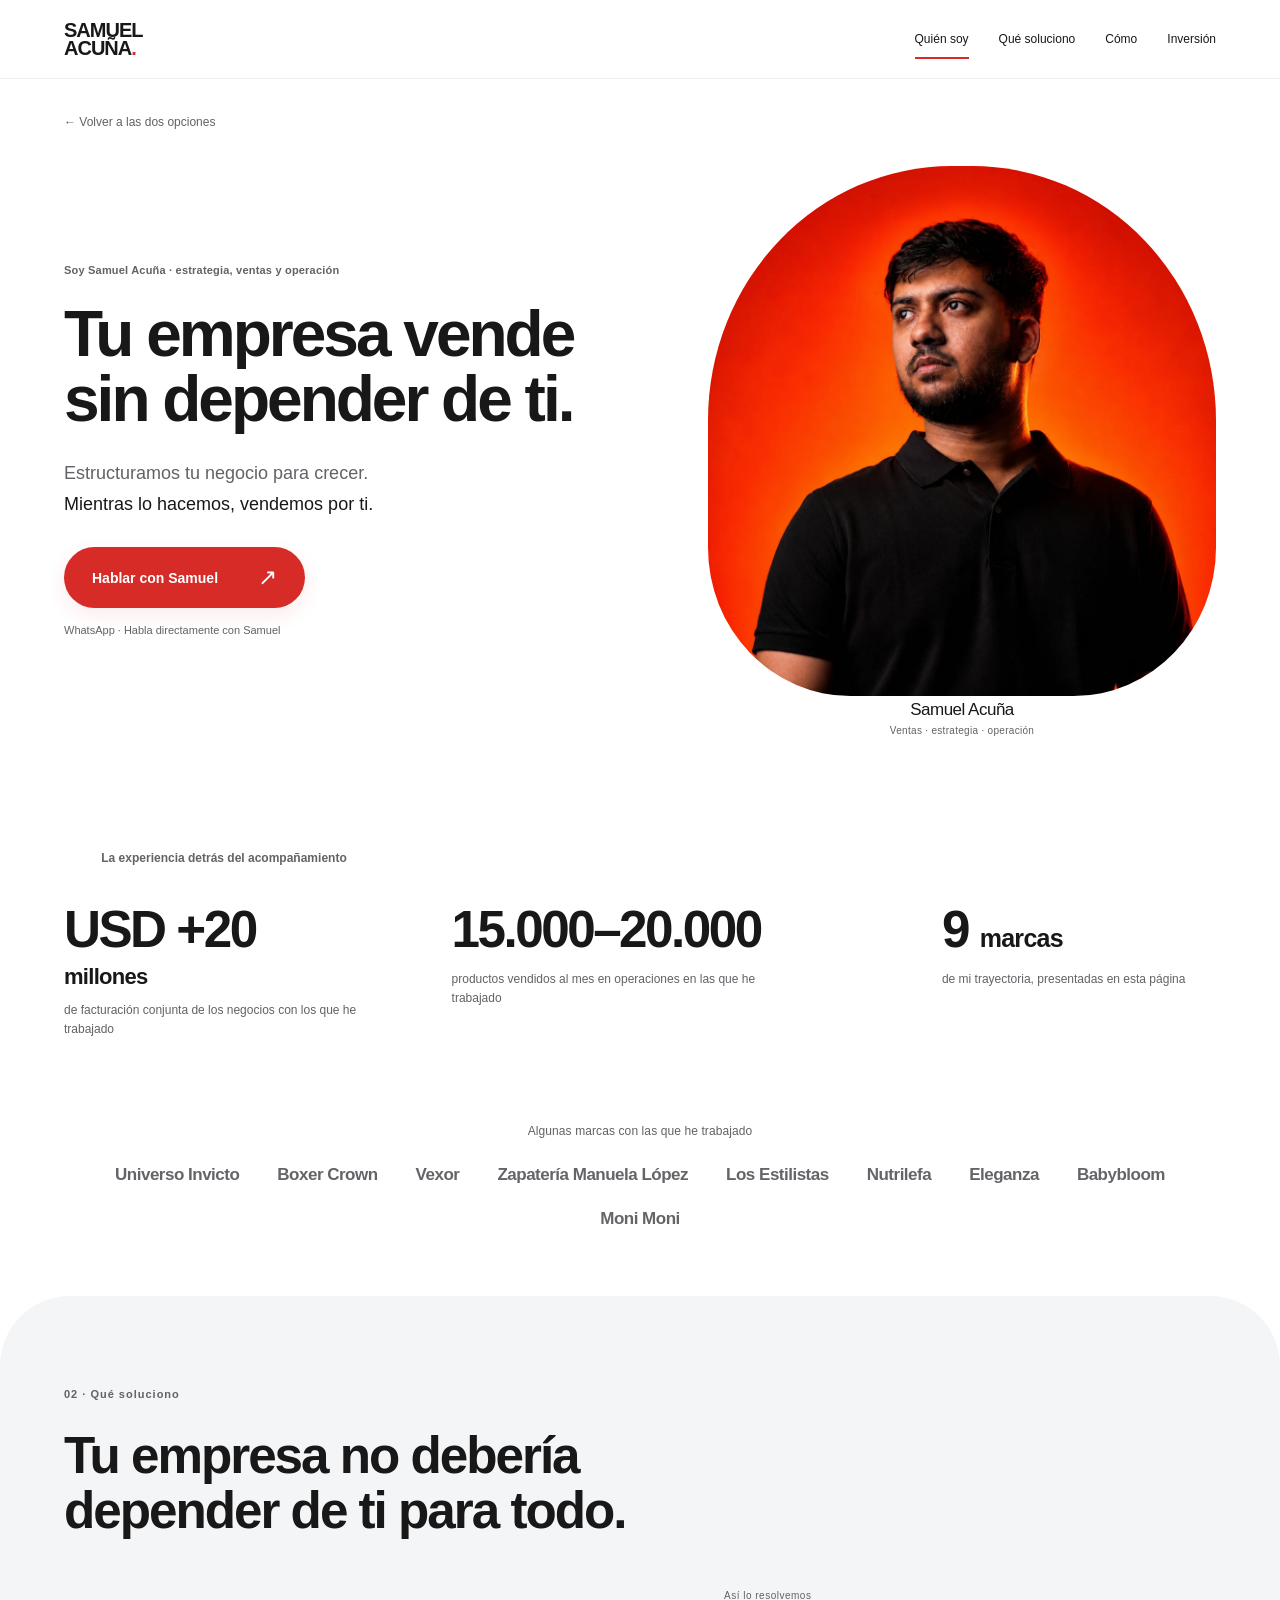
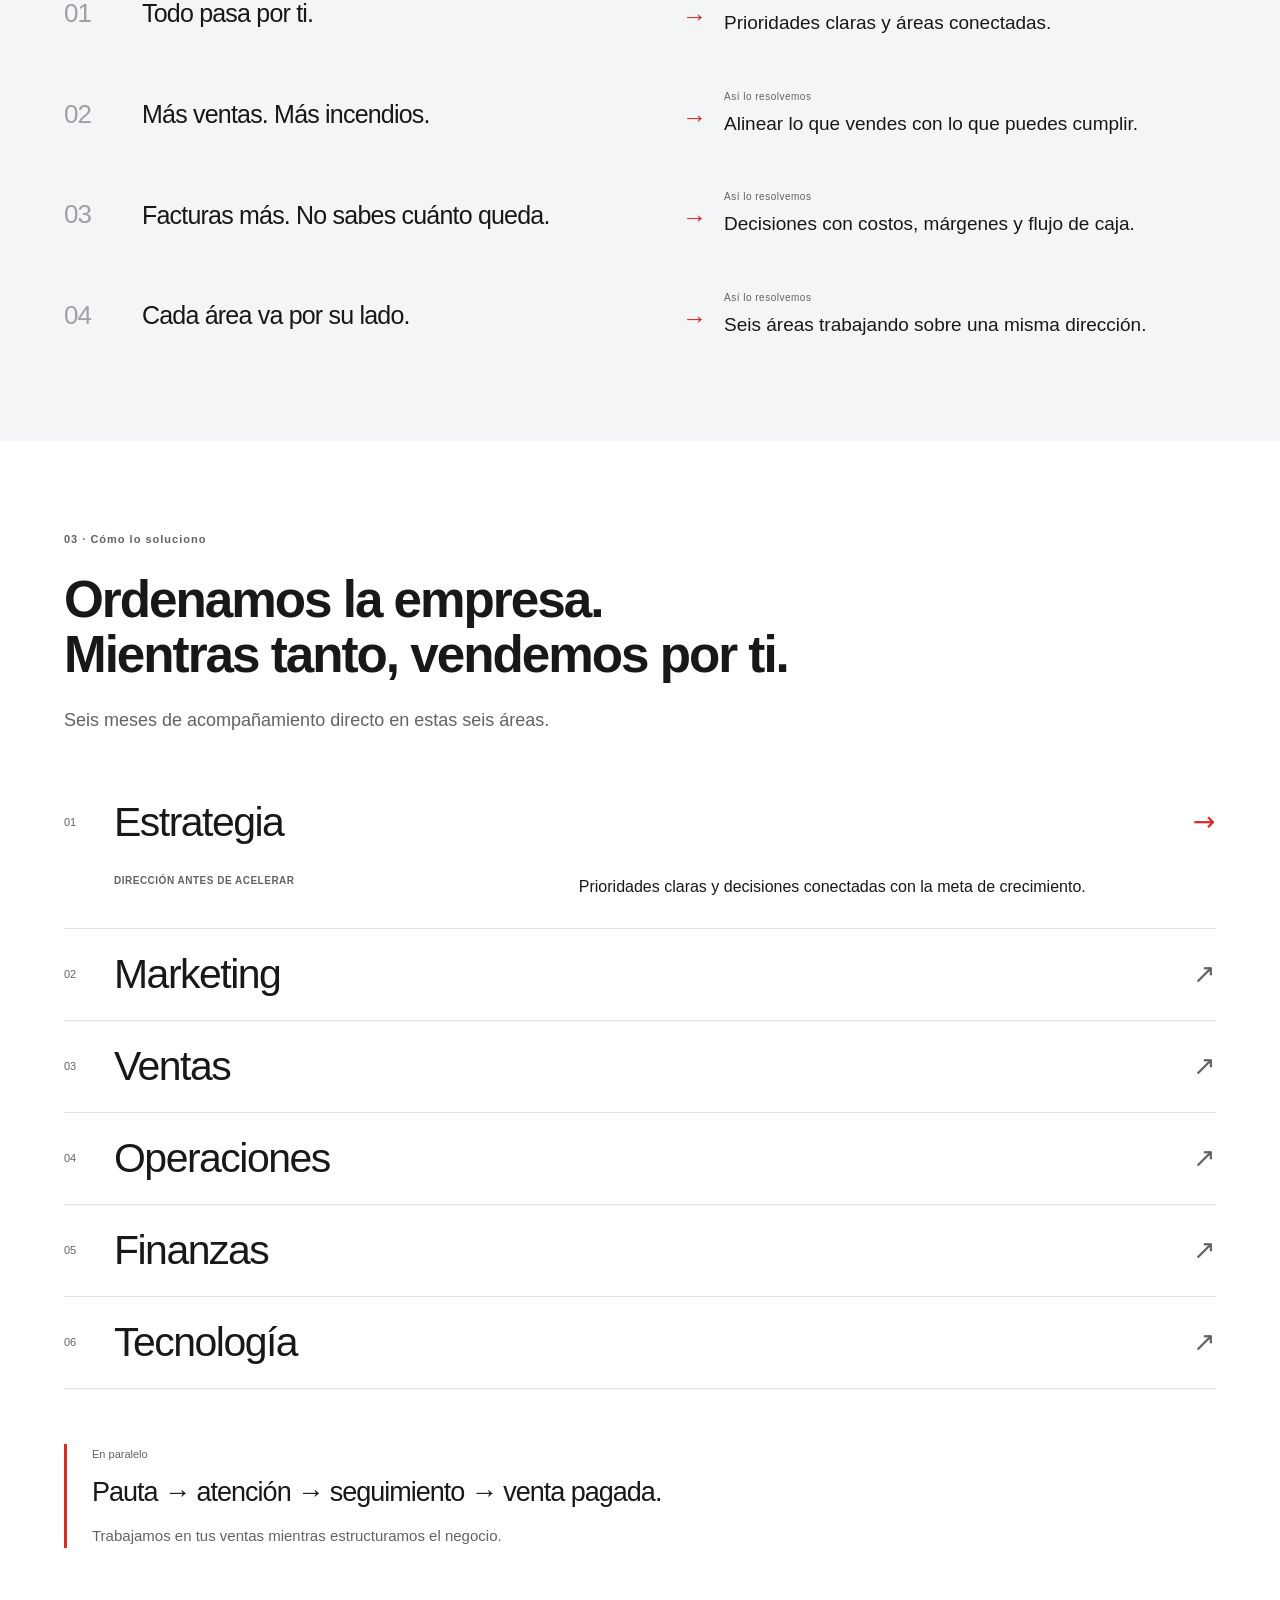
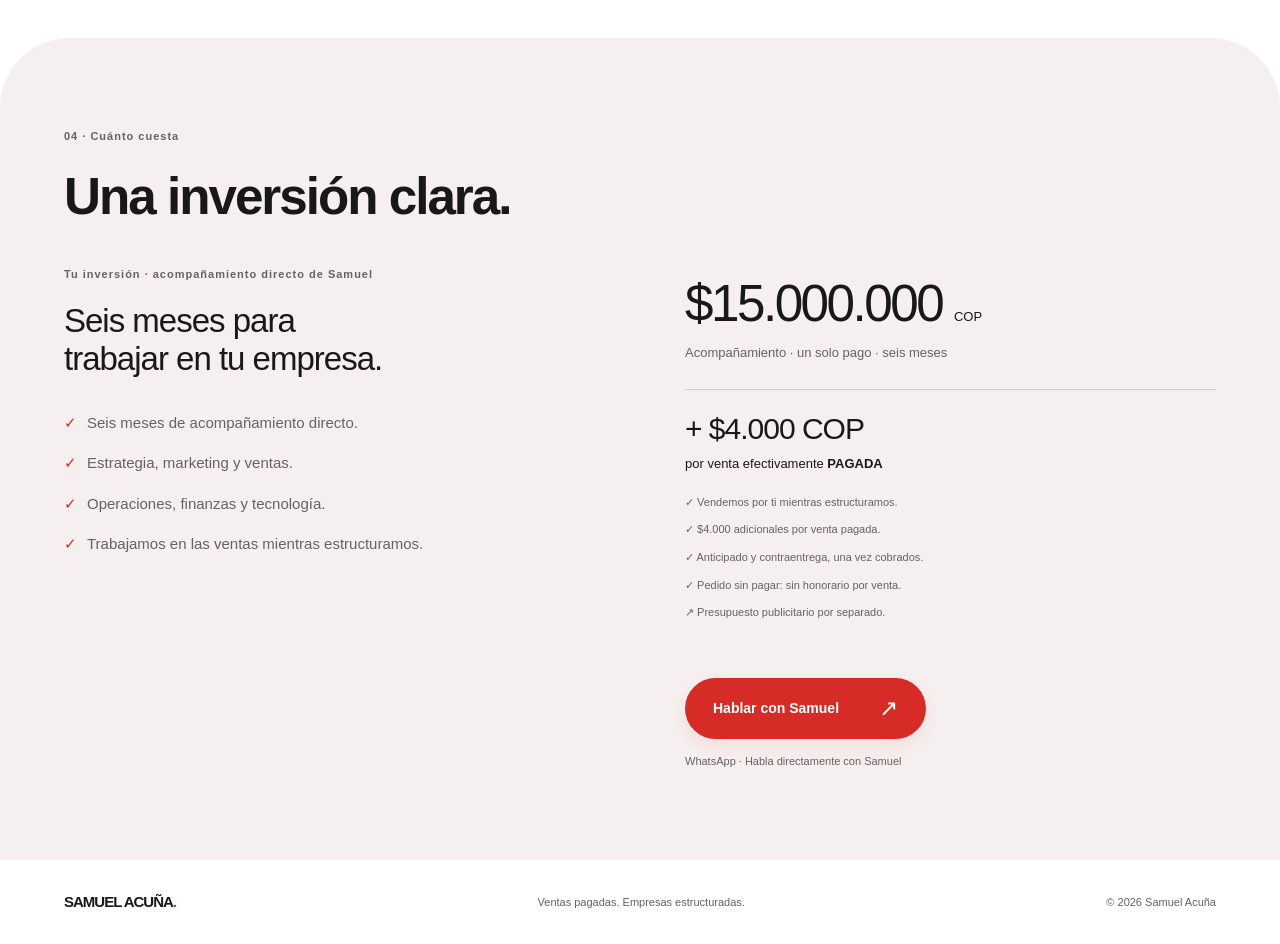
==== commit 3e2476ff: "Redesign as a light, open four-chapter experience: who, problem, method and investment" ====
--- a/empresa.html
+++ b/empresa.html
@@ -6,14 +6,13 @@
 <title>Estructura tu empresa para crecer — Samuel Acuña</title>
 <meta content="Estructuramos tu empresa y vendemos por ti: seis meses por COP $15.000.000, más COP $4.000 por venta efectivamente pagada." name="description"/>
 <meta content="#111111" name="theme-color"/><meta content="website" property="og:type"/><meta content="es_CO" property="og:locale"/><meta content="Estructura tu empresa para crecer" property="og:title"/><meta content="Estructuramos tu empresa y vendemos por ti: seis meses por COP $15.000.000, más COP $4.000 por venta efectivamente pagada." property="og:description"/><meta content="https://Samuelacuna12.github.io/samuel-acuna-consultoria/social.png" property="og:image"/><meta content="https://samuelacuna12.github.io/samuel-acuna-consultoria/empresa.html" property="og:url"/>
-<meta content="summary_large_image" name="twitter:card"/><link href="https://samuelacuna12.github.io/samuel-acuna-consultoria/empresa.html" rel="canonical"/><link href="favicon.svg" rel="icon" type="image/svg+xml"/><link href="styles.css?v=personal-final-20261030" rel="stylesheet"/><script defer="" src="app.js"></script>
+<meta content="summary_large_image" name="twitter:card"/><link href="https://samuelacuna12.github.io/samuel-acuna-consultoria/empresa.html" rel="canonical"/><link href="favicon.svg" rel="icon" type="image/svg+xml"/><link href="styles.css?v=clear-four-20261030" rel="stylesheet"/><script defer="" src="app.js?v=clear-four-20261030"></script>
 </head>
-<body class="enterprise"><a class="skip" href="#contenido">Saltar al contenido</a><header class="header wrap"><a aria-label="Samuel Acuña, elegir servicio" class="brand" href="index.html">SAMUEL<br/>ACUÑA<span class="brand-dot">.</span></a><nav aria-label="Navegación principal"><a href="index.html">Elegir servicio</a><a class="nav-contact" href="https://wa.me/573000357484?text=Hola%20Samuel.%20Quiero%20estructurar%20mi%20empresa%20para%20crecer.%20" rel="noopener noreferrer" target="_blank">WhatsApp ↗</a></nav></header><main id="contenido"><section class="route-hero wrap portrait-hero"><a class="back" href="index.html">← Volver a las dos opciones</a><div class="portrait-layout"><div class="portrait-copy"><div class="eyebrow"><span></span> Para productores e importadores</div><h1>Tu empresa vende sin depender de ti.</h1><div class="route-lead"><p>Estructuramos tu negocio para crecer.<br/><strong>Mientras lo hacemos, vendemos por ti.</strong></p><div><a class="button" href="https://wa.me/573000357484?text=Hola%20Samuel.%20Quiero%20estructurar%20mi%20empresa%20para%20crecer.%20" rel="noopener noreferrer" target="_blank">Hablar con Samuel <span aria-hidden="true">↗</span></a><p class="contact-note">WhatsApp · Habla directamente con Samuel</p></div></div></div><figure class="portrait"><img alt="Samuel Acuña" decoding="async" fetchpriority="high" height="1100" src="samuel-acuna.webp" width="1100"/><figcaption>Samuel Acuña <span>Ventas · estrategia · operación</span></figcaption></figure></div></section><section class="trajectory light"><div class="wrap"><p class="section-kicker">La experiencia detrás del acompañamiento</p><div class="trajectory-grid"><div><strong>USD +20 <span>millones</span></strong><p>de facturación conjunta de los negocios con los que he trabajado</p></div><div><strong>15.000–20.000</strong><p>productos vendidos al mes en operaciones en las que he trabajado</p></div><div class="trajectory-brands"><strong>9 <span>marcas</span></strong><p>de mi trayectoria, presentadas en esta página</p></div></div></div></section><section class="wrap section"><span class="section-kicker">Estructura + ventas, al mismo tiempo</span><div class="split"><h2>Tu negocio necesita orden.<br/>Y también necesita vender.</h2><div><p class="intro">Dos frentes, al mismo tiempo:</p><div class="parallel-work"><div><span>01 / ESTRUCTURA</span><strong>Ordenar la empresa</strong><p>Estrategia, equipo, operación y finanzas.</p></div><div><span>02 / VENTAS</span><strong>Vender por ti</strong><p>Pauta → atención → seguimiento → pago.</p></div></div><div class="fee"><strong>$4.000 COP</strong><span>adicionales por venta efectivamente <b>PAGADA</b></span></div><p class="terms">Adicionales al acompañamiento. Más abajo ves la inversión completa.</p></div></div></section><section class="light section"><div class="wrap"><span class="section-kicker">Lo que hoy te está frenando</span><h2 class="pain-title">¿Tienes una empresa<br/>o un trabajo que nunca se acaba?</h2><div class="pain-rows"><article><span>01</span><div><h3>Todo pasa por ti.</h3><p>Sin el dueño, las decisiones se detienen.</p></div><div class="answer"><span>Así lo trabajamos <b aria-hidden="true">↗</b></span><p>Prioridades claras y áreas conectadas.</p></div></article><article><span>02</span><div><h3>Más ventas. Más incendios.</h3><p>Ventas promete; operaciones no alcanza.</p></div><div class="answer"><span>Así lo trabajamos <b aria-hidden="true">↗</b></span><p>Alinear lo que vendes con lo que puedes cumplir.</p></div></article><article><span>03</span><div><h3>Facturas más. No sabes cuánto queda.</h3><p>Costos e inventario se comen la caja.</p></div><div class="answer"><span>Así lo trabajamos <b aria-hidden="true">↗</b></span><p>Decisiones con costos, márgenes y flujo de caja.</p></div></article><article><span>04</span><div><h3>Cada área va por su lado.</h3><p>El problema termina saltando de un equipo a otro.</p></div><div class="answer"><span>Así lo trabajamos <b aria-hidden="true">↗</b></span><p>Seis áreas trabajando sobre una misma dirección.</p></div></article></div></div></section><section class="business light section" id="empresa"><div class="wrap"><div class="section-kicker">El trabajo en tu empresa</div><h2 class="big-question">Prepara tu empresa para vender mil, dos mil o cinco mil millones de pesos al mes.</h2><div class="split business-intro"><p class="strong">Que vender más no signifique más desorden.</p><p>Trabajamos en seis áreas para sostener el crecimiento de tu empresa.</p></div><div class="pillars-heading"><h3>Seis áreas. Una empresa conectada.</h3><p>Selecciona cada área para ver el enfoque.</p></div>
-<div class="pillars">
+<body class="clear-site enterprise"><a class="skip" href="#contenido">Saltar al contenido</a><header class="header wrap"><a aria-label="Samuel Acuña, elegir servicio" class="brand" href="index.html">SAMUEL<br/>ACUÑA<span class="brand-dot">.</span></a><nav aria-label="Navegación principal"><a href="#quien">Quién soy</a><a href="#problemas">Qué soluciono</a><a href="#metodo">Cómo</a><a href="#inversion">Inversión</a></nav></header><main id="contenido"><section class="route-hero wrap portrait-hero" id="quien"><span class="section-kicker hero-kicker">01 · Quién soy</span><a class="back" href="index.html">← Volver a las dos opciones</a><div class="portrait-layout"><div class="portrait-copy"><div class="eyebrow">Soy Samuel Acuña · estrategia, ventas y operación</div><h1>Tu empresa vende sin depender de ti.</h1><div class="route-lead"><p>Estructuramos tu negocio para crecer.<br/><strong>Mientras lo hacemos, vendemos por ti.</strong></p><div><a class="button" href="https://wa.me/573000357484?text=Hola%20Samuel.%20Quiero%20estructurar%20mi%20empresa%20para%20crecer.%20" rel="noopener noreferrer" target="_blank">Hablar con Samuel <span aria-hidden="true">↗</span></a><p class="contact-note">WhatsApp · Habla directamente con Samuel</p></div></div></div><figure class="portrait"><img alt="Samuel Acuña" decoding="async" fetchpriority="high" height="1100" src="samuel-acuna.webp" width="1100"/><figcaption>Samuel Acuña <span>Ventas · estrategia · operación</span></figcaption></figure></div><section class="trajectory"><div class="wrap"><p class="section-kicker">La experiencia detrás del acompañamiento</p><div class="trajectory-grid"><div><strong>USD +20 <span>millones</span></strong><p>de facturación conjunta de los negocios con los que he trabajado</p></div><div><strong>15.000–20.000</strong><p>productos vendidos al mes en operaciones en las que he trabajado</p></div><div class="trajectory-brands"><strong>9 <span>marcas</span></strong><p>de mi trayectoria, presentadas en esta página</p></div></div></div></section><div class="client-proof"><p class="proof-label">Algunas marcas con las que he trabajado</p><div class="client-names"><span>Universo Invicto</span><span>Boxer Crown</span><span>Vexor</span><span>Zapatería Manuela López</span><span>Los Estilistas</span><span>Nutrilefa</span><span>Eleganza</span><span>Babybloom</span><span>Moni Moni</span></div></div></section><section class="chapter chapter-problemas" id="problemas"><div class="wrap"><span class="section-kicker">02 · Qué soluciono</span><h2 class="chapter-title">Tu empresa no debería depender de ti para todo.</h2><div class="pain-rows"><article><span>01</span><div><h3>Todo pasa por ti.</h3></div><div class="answer"><span>Así lo resolvemos</span><p>Prioridades claras y áreas conectadas.</p></div></article><article><span>02</span><div><h3>Más ventas. Más incendios.</h3></div><div class="answer"><span>Así lo resolvemos</span><p>Alinear lo que vendes con lo que puedes cumplir.</p></div></article><article><span>03</span><div><h3>Facturas más. No sabes cuánto queda.</h3></div><div class="answer"><span>Así lo resolvemos</span><p>Decisiones con costos, márgenes y flujo de caja.</p></div></article><article><span>04</span><div><h3>Cada área va por su lado.</h3></div><div class="answer"><span>Así lo resolvemos</span><p>Seis áreas trabajando sobre una misma dirección.</p></div></article></div></div></section><section class="chapter chapter-metodo" id="metodo"><div class="wrap"><span class="section-kicker">03 · Cómo lo soluciono</span><h2 class="chapter-title">Ordenamos la empresa.<br/>Mientras tanto, vendemos por ti.</h2><p class="section-intro">Seis meses de acompañamiento directo en estas seis áreas.</p><div class="pillars">
 <details name="pilares" open=""><summary><span>01</span><h4>Estrategia</h4><b aria-hidden="true">↗</b></summary><div class="pillar-panel"><span class="panel-label">DIRECCIÓN ANTES DE ACELERAR</span><p>Prioridades claras y decisiones conectadas con la meta de crecimiento.</p></div></details>
 <details name="pilares"><summary><span>02</span><h4>Marketing</h4><b aria-hidden="true">↗</b></summary><div class="pillar-panel"><span class="panel-label">DE LA ATENCIÓN A LA OPORTUNIDAD</span><p>Propuesta de valor y captación alineadas con tu cliente y tu capacidad.</p></div></details>
 <details name="pilares"><summary><span>03</span><h4>Ventas</h4><b aria-hidden="true">↗</b></summary><div class="pillar-panel"><span class="panel-label">UN PROCESO QUE EL EQUIPO ENTIENDA</span><p>Atención, seguimiento y cierre: un proceso claro para el equipo.</p></div></details>
 <details name="pilares"><summary><span>04</span><h4>Operaciones</h4><b aria-hidden="true">↗</b></summary><div class="pillar-panel"><span class="panel-label">SOSTENER LO QUE VENDES</span><p>Detectar cuellos de botella y cumplir lo que vendes.</p></div></details>
 <details name="pilares"><summary><span>05</span><h4>Finanzas</h4><b aria-hidden="true">↗</b></summary><div class="pillar-panel"><span class="panel-label">CRECER CON CRITERIO ECONÓMICO</span><p>Costos, márgenes y flujo de caja para decidir con criterio.</p></div></details>
 <details name="pilares"><summary><span>06</span><h4>Tecnología</h4><b aria-hidden="true">↗</b></summary><div class="pillar-panel"><span class="panel-label">HERRAMIENTAS AL SERVICIO DEL NEGOCIO</span><p>Automatizaciones e IA para conectar información y reducir tareas repetitivas.</p></div></details>
-</div></div></section><section class="about wrap section" id="samuel"><div class="section-kicker">Quién te acompaña</div><div class="split"><div><h2>Soy Samuel Acuña.<br/>Mi trabajo no termina<br/>en el anuncio.</h2><p class="about-role">Cofundador de Universo Invicto y Nicho Agencia Digital.</p></div><div><p class="intro">He trabajado con productores, marcas y negocios que venden por internet. Conecto marketing, ventas, operación y tecnología para trabajar sobre el negocio completo.</p></div></div></section><section class="closing light"><div class="wrap"><span class="section-kicker">Empecemos por tu negocio</span><div class="split"><h2>Tu empresa necesita<br/>más que tu esfuerzo.</h2><div><p>Cuéntame qué produces o importas y qué depende hoy de ti. Hablemos de la estructura que tu empresa necesita para crecer.</p><a class="button" href="https://wa.me/573000357484?text=Hola%20Samuel.%20Quiero%20estructurar%20mi%20empresa%20para%20crecer.%20" rel="noopener noreferrer" target="_blank">Hablar con Samuel <span aria-hidden="true">↗</span></a><p class="contact-note">WhatsApp · Habla directamente con Samuel</p></div></div></div></section><section class="light section cases-section"><div class="wrap"><p class="section-kicker">Experiencia en negocios reales</p><h2 class="pain-title">Estas son algunas marcas<br/>con las que he trabajado.</h2><p class="case-intro">Soy cofundador de Universo Invicto y Nicho Agencia Digital. Mi experiencia conecta marketing, ventas, operación y tecnología.</p><div class="client-proof"><div class="client-names"><span>Universo Invicto</span><span>Boxer Crown</span><span>Vexor</span><span>Zapatería Manuela López</span><span>Los Estilistas</span><span>Nutrilefa</span><span>Eleganza</span><span>Babybloom</span><span>Moni Moni</span></div></div></div></section><section class="light section final-offer" id="inversion"><div class="wrap"><div class="offer-context"><h3>Dos frentes. Seis meses contigo.</h3><p>Estructuramos las seis áreas de tu empresa y trabajamos en las ventas mientras lo hacemos.</p></div><div class="business-price"><div><span class="micro">Tu inversión · acompañamiento directo de Samuel</span><h3>Seis meses para<br/>trabajar en tu empresa.</h3><ul class="scan-list offer-includes"><li>Seis meses de acompañamiento directo.</li><li>Estrategia, marketing y ventas.</li><li>Operaciones, finanzas y tecnología.</li><li>Trabajamos en las ventas mientras estructuramos.</li></ul></div><div><p class="price">$15.000.000 <small>COP</small></p><p class="one-payment">Acompañamiento · un solo pago · seis meses</p><div class="fee"><strong>+ $4.000 COP</strong><span>por venta efectivamente <b>PAGADA</b></span></div><p class="contact-note"><span>✓ Vendemos por ti mientras estructuramos.</span><span>✓ $4.000 adicionales por venta pagada.</span><span>✓ Anticipado y contraentrega, una vez cobrados.</span><span>✓ Pedido sin pagar: sin honorario por venta.</span><span>↗ Presupuesto publicitario por separado.</span></p><br/><a class="button" href="https://wa.me/573000357484?text=Hola%20Samuel.%20Quiero%20estructurar%20mi%20empresa%20para%20crecer.%20" rel="noopener noreferrer" target="_blank">Hablar con Samuel <span aria-hidden="true">↗</span></a><p class="contact-note">WhatsApp · Habla directamente con Samuel</p></div></div></div></section></main><footer class="wrap"><a class="brand" href="index.html">SAMUEL ACUÑA<span class="brand-dot">.</span></a><p>Ventas pagadas. Empresas estructuradas.</p><span>© <span id="year">2026</span> Samuel Acuña</span></footer></body></html>+</div><div class="selling-note"><span>En paralelo</span><h3>Pauta → atención → seguimiento → venta pagada.</h3><p>Trabajamos en tus ventas mientras estructuramos el negocio.</p></div></div></section><section class="chapter chapter-inversion" id="inversion"><div class="wrap"><span class="section-kicker">04 · Cuánto cuesta</span><h2 class="chapter-title">Una inversión clara.</h2><div class="business-price"><div><span class="micro">Tu inversión · acompañamiento directo de Samuel</span><h3>Seis meses para<br/>trabajar en tu empresa.</h3><ul class="scan-list offer-includes"><li>Seis meses de acompañamiento directo.</li><li>Estrategia, marketing y ventas.</li><li>Operaciones, finanzas y tecnología.</li><li>Trabajamos en las ventas mientras estructuramos.</li></ul></div><div><p class="price">$15.000.000 <small>COP</small></p><p class="one-payment">Acompañamiento · un solo pago · seis meses</p><div class="fee"><strong>+ $4.000 COP</strong><span>por venta efectivamente <b>PAGADA</b></span></div><p class="contact-note"><span>✓ Vendemos por ti mientras estructuramos.</span><span>✓ $4.000 adicionales por venta pagada.</span><span>✓ Anticipado y contraentrega, una vez cobrados.</span><span>✓ Pedido sin pagar: sin honorario por venta.</span><span>↗ Presupuesto publicitario por separado.</span></p><br/><a class="button" href="https://wa.me/573000357484?text=Hola%20Samuel.%20Quiero%20estructurar%20mi%20empresa%20para%20crecer.%20" rel="noopener noreferrer" target="_blank">Hablar con Samuel <span aria-hidden="true">↗</span></a><p class="contact-note">WhatsApp · Habla directamente con Samuel</p></div></div></div></section></main><footer class="wrap"><a class="brand" href="index.html">SAMUEL ACUÑA<span class="brand-dot">.</span></a><p>Ventas pagadas. Empresas estructuradas.</p><span>© <span id="year">2026</span> Samuel Acuña</span></footer></body></html>
--- a/styles.css
+++ b/styles.css
@@ -1,19 +1,3 @@
-:root{--bg:#111;--white:#f7f7f5;--red:#e52b26;--muted:#a7a7a7;--line:#393939;--fast:120ms;--state:200ms;--space:clamp(24px,5vw,80px)}*{box-sizing:border-box}html{scroll-behavior:smooth;scroll-padding-top:28px}body{margin:0;background:var(--bg);color:var(--white);font-family:Arial,Helvetica,sans-serif;-webkit-font-smoothing:antialiased}a{color:inherit;text-decoration:none}button,a,summary{-webkit-tap-highlight-color:transparent}a:focus-visible,summary:focus-visible{outline:3px solid var(--red);outline-offset:6px}::selection{background:var(--red);color:#fff}.wrap{max-width:1440px;margin:auto;padding-left:var(--space);padding-right:var(--space)}.header{display:flex;align-items:center;justify-content:space-between;padding-top:30px;padding-bottom:30px;border-bottom:1px solid var(--line)}.brand{font-size:21px;font-weight:900;letter-spacing:-1px;line-height:.92}.brand-dot{color:var(--red)}nav{display:flex;align-items:center;gap:34px;font-size:13px}nav a{padding:12px 0}nav a:hover{color:#bbb}.nav-contact{border-bottom:1px solid #777}.nav-contact span{margin-left:22px}.hero{padding-top:48px;padding-bottom:54px}.eyebrow,.section-kicker,.micro,.path-number,.panel-label{font-size:11px;font-weight:700;letter-spacing:1.4px;line-height:1.6}.eyebrow{display:flex;gap:10px;align-items:center}.eyebrow span{width:7px;height:7px;background:var(--red);border-radius:100%}.hero-grid{display:grid;grid-template-columns:1.65fr 1fr;gap:70px;margin:34px 0 44px}h1,h2,h3,h4,p{margin:0}h1{font-size:clamp(48px,6.3vw,91px);font-weight:500;letter-spacing:-5px;line-height:1.01;text-wrap:balance}.muted{color:#919191}.hero-aside{max-width:340px;align-self:end;padding-bottom:8px}.little-arrow{font-size:82px;line-height:1;display:block;margin-bottom:32px}.hero-aside>p{font-size:23px;line-height:1.3;letter-spacing:-.5px}.hero-aside .subtle{font-size:15px;line-height:1.6;margin:18px 0 24px;letter-spacing:0}.subtle{color:#b0b0b0}.micro{font-size:10px;letter-spacing:1.2px}.paths{display:grid;grid-template-columns:1fr 1fr;border-top:1px solid var(--line);border-bottom:1px solid var(--line)}.path{padding:24px 0 22px;transition:background-color var(--fast) ease-out}.path:first-child{padding-right:40px}.path:last-child{padding-left:40px;border-left:1px solid var(--line)}.path-number{color:#aaa;font-size:10px}.path>div{display:flex;justify-content:space-between;align-items:center;gap:15px;margin:16px 0}.path h2{font-size:30px;letter-spacing:-1px;font-weight:500;line-height:1.1}.square-arrow{background:var(--red);width:47px;height:47px;display:grid;place-items:center;font-size:26px;flex-shrink:0;transition:background-color var(--fast) ease-out}.path:hover .square-arrow{background:#b7211d}.path p{font-size:13px;color:#aaa}.light{background:var(--white);color:#161616}.section{padding-top:95px;padding-bottom:95px}.section-kicker{display:block;margin-bottom:42px;color:inherit}.problem{padding:85px 0}.split{display:grid;grid-template-columns:1.15fr 1fr;gap:90px}.split h2{font-size:clamp(34px,3.5vw,51px);font-weight:500;line-height:1.08;letter-spacing:-2px;text-wrap:balance}.ink-muted{color:#777}.problem-copy p,.business-intro p,.closing p{font-size:17px;line-height:1.6}.problem-copy p+p{margin-top:25px}.strong{font-weight:600}.intro{font-size:18px;line-height:1.6;color:#b7b7b7}.process{display:grid;grid-template-columns:repeat(5,1fr);margin-top:64px;border-top:1px solid #777;border-bottom:1px solid var(--line)}.process>div{padding:24px 20px 30px 0;position:relative}.process>div+div{padding-left:20px;border-left:1px solid var(--line)}.process span{font-size:11px;color:#aaa}.process h3{font-size:19px;margin:30px 0 12px;font-weight:500;letter-spacing:-.5px}.process p{font-size:13px;line-height:1.5;color:#aaa}.process .paid{border-top:3px solid var(--red);margin-top:-2px}.paid b{color:var(--red);float:right}.sales-bottom{display:grid;grid-template-columns:1.15fr 1fr;gap:90px;margin-top:64px}.included{max-width:400px}.included h3{font-size:25px;font-weight:500;letter-spacing:-.7px;margin-bottom:22px}.included p{font-size:15px;line-height:1.7;margin-bottom:16px}.price-block>.micro{color:#aaa}.price{font-size:clamp(32px,3.3vw,48px);letter-spacing:-2px;margin:14px 0 8px;white-space:nowrap}.price small{font-size:13px;letter-spacing:0}.price-block>p:not(.price):not(.terms):not(.contact-note){color:#bbb;font-size:14px}.fee{display:flex;flex-wrap:wrap;gap:7px 15px;align-items:center;border-top:1px solid var(--line);margin-top:25px;padding-top:24px}.fee strong{font-size:24px;letter-spacing:-.7px}.fee span{font-size:12px}.terms{font-size:12px;line-height:1.7;color:#aaa;margin:20px 0 25px}.button{display:flex;align-items:center;justify-content:space-between;gap:25px;background:var(--red);color:#fff;padding:19px 22px;font-size:14px;font-weight:700;min-height:54px;transition:background-color var(--fast) ease-out}.button:hover{background:#bb211e}.button span{font-size:23px;font-weight:400;line-height:1}.contact-note{font-size:11px;line-height:1.6;margin-top:13px;color:#aaa}.big-question{max-width:1100px;font-size:clamp(37px,4.5vw,65px);font-weight:500;letter-spacing:-2.8px;line-height:1.08;text-wrap:balance}.business-intro{margin-top:42px;margin-bottom:85px}.business-intro>.strong{font-size:24px;line-height:1.3;max-width:340px;letter-spacing:-.8px}.pillars-heading{display:flex;justify-content:space-between;align-items:center;border-bottom:1px solid #bbb;padding-bottom:25px}.pillars-heading h3{font-size:21px;letter-spacing:-.6px;font-weight:500}.pillars-heading p{font-size:12px;color:#666}.pillars{margin-bottom:65px}.pillars details{border-bottom:1px solid #ccc}.pillars summary{list-style:none;display:flex;gap:25px;align-items:center;cursor:pointer;padding:23px 0;color:#737373}.pillars summary::-webkit-details-marker{display:none}.pillars summary>span{font-size:12px;width:30px}.pillars h4{font-size:clamp(28px,4vw,52px);font-weight:500;letter-spacing:-2px}.pillars summary b{margin-left:auto;font-weight:400;font-size:35px;transition:transform var(--state) ease-out}.pillars details[open] summary{color:#111}.pillars details[open] summary b{color:var(--red);transform:rotate(45deg)}.pillar-panel{display:grid;grid-template-columns:1fr 1.15fr;gap:50px;padding:8px 0 32px 55px;animation:panel var(--state) ease-out}.panel-label{font-size:10px;color:#666;padding-top:5px}.pillar-panel p{max-width:520px;line-height:1.65;font-size:16px}.business-price{display:grid;grid-template-columns:1.15fr 1fr;gap:90px;background:#eaeae8;padding:40px}.business-price h3{font-size:31px;font-weight:500;letter-spacing:-1px;margin-top:18px;line-height:1.1}.business-price .price{margin-top:0}.one-payment{font-size:11px;letter-spacing:1px;margin-bottom:26px}.business-price .contact-note{color:#666}.about-role{font-size:14px;color:#aaa;margin-top:25px;line-height:1.6;max-width:330px}.experience{margin-top:35px}.experience>div{padding:22px 0;border-top:1px solid var(--line)}.experience strong{display:block;font-size:37px;letter-spacing:-1.5px;font-weight:500;margin-bottom:8px}.experience span{font-size:13px;color:#aaa;line-height:1.6}.closing{padding:80px 0}.closing .button{margin-top:25px;max-width:420px}.closing .contact-note{color:#666;font-size:11px}footer{padding-top:36px;padding-bottom:36px;display:flex;align-items:center;justify-content:space-between;gap:25px}footer .brand{font-size:15px}footer p,footer>span{font-size:11px;color:#aaa}.skip{position:fixed;top:10px;left:10px;padding:15px;background:#fff;color:#111;z-index:10;transform:translateY(-160%)}.skip:focus{transform:none}@keyframes panel{from{opacity:.3;transform:translateY(-4px)}to{opacity:1;transform:none}}@media(min-width:1600px){h1{font-size:96px}}@media(max-width:900px){.hero-grid{gap:40px;grid-template-columns:1.6fr 1fr}h1{letter-spacing:-3px}.hero-aside>p{font-size:20px}.split,.sales-bottom,.business-price{gap:40px}.process{grid-template-columns:repeat(3,1fr)}.process>div:nth-child(4){border-left:0;padding-left:0}.process>div:nth-child(n+4){border-top:1px solid var(--line)}.process .paid{margin:0;border-top:3px solid var(--red)!important}.business-price{padding:30px}.price{font-size:34px}.path h2{font-size:26px}}@media(max-width:620px){.header{padding-top:22px;padding-bottom:22px;align-items:center}.brand{font-size:18px}nav{gap:16px;font-size:10px}nav a:first-child{display:none}.nav-contact span{margin-left:4px}.hero{padding-top:30px;padding-bottom:36px}.eyebrow{font-size:8px;letter-spacing:1px}.hero-grid{display:block;margin:28px 0 32px}h1{font-size:clamp(44px,10.8vw,66px);letter-spacing:-2.8px}.desktop-br{display:none}.hero-aside{max-width:none;margin-top:26px}.little-arrow{display:none}.hero-aside>p{font-size:18px;max-width:280px}.hero-aside .subtle{font-size:13px;margin:12px 0 17px}.hero-aside .micro{font-size:8px}.paths{gap:0}.path:first-child{padding-right:15px}.path:last-child{padding-left:15px}.path{padding-top:17px;padding-bottom:17px}.path-number{font-size:7px;letter-spacing:.6px}.path h2{font-size:19px;letter-spacing:-.7px}.path>div{gap:7px;margin:14px 0}.square-arrow{width:28px;height:32px;font-size:20px}.path p{font-size:10px;line-height:1.5}.section{padding-top:60px;padding-bottom:60px}.problem,.closing{padding:55px 0}.section-kicker{font-size:9px;letter-spacing:1.1px;margin-bottom:28px}.split,.sales-bottom,.business-price{grid-template-columns:1fr;gap:28px}.split h2{font-size:36px;letter-spacing:-1.7px}.problem-copy p,.business-intro p,.closing p{font-size:15px}.intro{font-size:16px}.process{margin-top:35px;grid-template-columns:1fr}.process>div,.process>div+div,.process>div:nth-child(4){padding:20px 0 20px 45px;border-left:0;border-bottom:1px solid var(--line)}.process>div:before{content:'↓';position:absolute;left:5px;top:50px;color:#777}.process span{position:absolute;left:0;top:23px}.process h3{font-size:21px;margin:0 0 7px}.process p{font-size:13px;max-width:260px}.process>div:nth-child(n+4){border-top:0}.process .paid{border-top:0!important;border-left:3px solid var(--red);padding-left:42px}.process .paid span{left:7px}.process .paid:before{content:'✓';color:var(--red);left:9px}.sales-bottom{margin-top:36px;gap:30px}.included{max-width:none}.included h3{font-size:24px}.price-block{padding-top:30px;border-top:1px solid var(--line)}.price{font-size:39px}.big-question{font-size:39px;letter-spacing:-1.9px}.business-intro{margin-top:30px;margin-bottom:45px}.business-intro>.strong{font-size:23px}.pillars-heading{display:block;padding-bottom:20px}.pillars-heading h3{font-size:20px;margin-bottom:9px}.pillars summary{padding:20px 0;gap:12px}.pillars h4{font-size:35px;letter-spacing:-1.5px}.pillars summary>span{width:25px}.pillars summary b{font-size:28px}.pillar-panel{grid-template-columns:1fr;gap:12px;padding:0 10px 25px 37px}.pillar-panel p{font-size:14px}.pillars{margin-bottom:35px}.business-price{padding:25px;margin-left:-8px;margin-right:-8px}.business-price h3{font-size:30px}.business-price .price{font-size:36px}.experience strong{font-size:33px}.about .terms{margin-bottom:0}footer{flex-wrap:wrap;padding-top:30px;padding-bottom:30px;gap:18px}footer p{order:3;width:100%}footer>span{font-size:9px}}
+:root{--red:#d62b26;--ink:#181819;--muted:#626267;--paper:#fff;--soft:#f4f5f6;--line:#e0e1e4;--space:clamp(22px,5vw,76px)}*{box-sizing:border-box}html{scroll-behavior:smooth;scroll-padding-top:100px}body{margin:0;color:var(--ink);background:var(--paper);font-family:Arial,Helvetica,sans-serif;-webkit-font-smoothing:antialiased}a{color:inherit;text-decoration:none}h1,h2,h3,h4,p,figure{margin:0}a:focus-visible,summary:focus-visible{outline:3px solid var(--red);outline-offset:6px}::selection{background:#f7d4d2}.wrap{max-width:1380px;margin:auto;padding-left:var(--space);padding-right:var(--space)}.header{position:sticky;top:0;z-index:5;display:flex;align-items:center;justify-content:space-between;gap:25px;max-width:none;padding:19px var(--space);background:rgba(255,255,255,.95);backdrop-filter:blur(12px);border-bottom:1px solid #eee}.brand{font-size:20px;font-weight:900;line-height:.9;letter-spacing:-1px}.brand-dot{color:var(--red)}nav{display:flex;align-items:center;gap:30px}nav a{font-size:12px;min-height:40px;display:flex;align-items:center;position:relative}nav a:after{content:'';position:absolute;bottom:0;height:2px;background:var(--red);left:0;right:100%;transition:right 180ms ease-out}nav a:hover:after,nav a[aria-current]:after{right:0}.nav-contact{color:var(--red)}.section-kicker,.eyebrow,.path-number,.micro,.panel-label{font-size:11px;font-weight:600;letter-spacing:1px;line-height:1.6;color:var(--muted)}.section-kicker{display:block;margin-bottom:24px}.eyebrow{display:flex;align-items:center;gap:9px;text-transform:none;letter-spacing:.2px}.eyebrow>span{width:7px;height:7px;border-radius:50%;background:var(--red)}.back{display:inline-block;color:var(--muted);font-size:12px;padding:12px 0;margin-bottom:25px}.hero-kicker{display:none}.route-hero{padding-top:24px;padding-bottom:65px}.portrait-layout{display:grid;grid-template-columns:1.13fr 1fr;align-items:center;gap:70px}.portrait-copy h1{font-size:clamp(42px,5vw,72px);font-weight:700;line-height:1.02;letter-spacing:-3px;max-width:700px;margin:22px 0 26px;text-wrap:balance}.route-lead>p{font-size:18px;color:var(--muted);line-height:1.7;margin-bottom:28px;max-width:580px}.route-lead strong{font-weight:500;color:var(--ink)}.button{display:flex;align-items:center;justify-content:center;gap:40px;border-radius:100px;background:var(--red);color:#fff;padding:19px 28px;font-size:14px;font-weight:700;min-height:56px;width:fit-content;transition:transform 120ms ease-out,background-color 120ms ease-out;box-shadow:0 7px 20px #d62b2618}.button:hover{background:#b9211d;transform:translateY(-2px)}.button:active{transform:translateY(0)}.button span{font-size:23px;font-weight:400;line-height:1}.contact-note{font-size:11px;color:var(--muted);line-height:1.6;margin-top:14px}.portrait{position:relative;padding-bottom:40px}.portrait img{width:100%;height:530px;display:block;object-fit:cover;object-position:50% 40%;border-radius:48% 48% 28% 28%;animation:arrive 300ms ease-out}.portrait figcaption{position:absolute;bottom:0;left:0;right:0;text-align:center;font-size:17px;letter-spacing:-.5px}.portrait figcaption span{font-size:10px;color:var(--muted);display:block;letter-spacing:.3px;margin-top:5px}.trajectory{margin-top:65px;padding:35px 0 15px}.trajectory .wrap{padding:0}.trajectory .section-kicker{font-size:12px;letter-spacing:0;color:var(--muted);text-align:center;margin-bottom:35px}.trajectory-grid{display:grid;grid-template-columns:1fr 1.3fr .8fr;gap:45px}.trajectory strong{display:block;font-size:clamp(32px,4vw,57px);font-weight:600;letter-spacing:-2.5px;line-height:1.05}.trajectory strong span{font-size:22px;letter-spacing:-.7px;display:block;margin-top:8px}.trajectory p{font-size:12px;color:var(--muted);line-height:1.6;max-width:320px;margin-top:13px}.trajectory-brands strong span{display:inline;font-size:25px}.client-proof{padding-top:40px;margin-top:30px}.proof-label,.client-proof>h3{color:var(--muted);font-size:12px;letter-spacing:.1px;font-weight:400;text-align:center;margin-bottom:25px}.client-names{display:flex;justify-content:center;flex-wrap:wrap;gap:20px 38px;align-items:center}.client-names span{font-size:17px;font-weight:700;letter-spacing:-.5px;color:#646469;line-height:1.4}.chapter{padding:90px 0}.chapter-title{font-size:clamp(34px,4vw,56px);font-weight:600;line-height:1.08;letter-spacing:-2px;max-width:900px;margin-bottom:40px;text-wrap:balance}.chapter-problemas{background:var(--soft);border-radius:70px 70px 0 0}.pain-rows{display:flex;flex-direction:column;gap:30px}.pain-rows article{display:grid;grid-template-columns:48px 1fr 1fr;gap:30px;align-items:center;padding:12px 0}.pain-rows article>span{font-size:26px;color:#a0a0a6;font-weight:400;letter-spacing:-1px}.pain-rows h3{font-size:25px;font-weight:500;letter-spacing:-.8px;max-width:420px;line-height:1.2}.answer{display:flex;flex-direction:column;gap:9px;padding-left:30px;position:relative}.answer:before{content:'→';position:absolute;left:-12px;top:12px;color:var(--red);font-size:25px}.answer>span{font-size:10px;color:var(--muted);letter-spacing:.5px}.answer p{font-size:19px;line-height:1.4;max-width:450px}.section-intro{font-size:18px;color:var(--muted);line-height:1.6;max-width:650px;margin-top:-17px;margin-bottom:42px}.pillars details{border-bottom:1px solid var(--line)}.pillars summary{list-style:none;cursor:pointer;display:flex;align-items:center;gap:25px;padding:22px 0}.pillars summary::-webkit-details-marker{display:none}.pillars summary>span{font-size:11px;color:var(--muted);min-width:25px}.pillars h4{font-size:clamp(27px,3.2vw,43px);font-weight:500;letter-spacing:-1.5px}.pillars summary b{margin-left:auto;font-size:27px;font-weight:400;color:var(--muted);transition:transform 180ms ease-out}.pillars details[open] summary b{color:var(--red);transform:rotate(45deg)}.pillar-panel{display:grid;grid-template-columns:1fr 1.5fr;gap:40px;padding:5px 0 28px 50px;animation:arrive 180ms ease-out}.pillar-panel p{font-size:16px;line-height:1.7;max-width:570px}.panel-label{font-size:10px;letter-spacing:.5px}.selling-note{margin-top:55px;max-width:850px;padding-left:25px;border-left:3px solid var(--red)}.selling-note>span{font-size:11px;color:var(--muted)}.selling-note h3{font-size:27px;font-weight:500;letter-spacing:-1px;line-height:1.4;margin:12px 0}.selling-note p{font-size:15px;color:var(--muted);line-height:1.6}.chapter-inversion{background:#f5f0ef;border-radius:70px 70px 0 0}.business-price,.sales-bottom{display:grid;grid-template-columns:1fr 1fr;gap:90px}.business-price h3,.included h3{font-size:33px;font-weight:500;letter-spacing:-1px;line-height:1.15;margin:18px 0 25px}.price{font-size:clamp(36px,4vw,58px);letter-spacing:-2.5px;font-weight:500;margin:10px 0;white-space:nowrap}.price small{font-size:13px;letter-spacing:0}.one-payment{font-size:13px;color:var(--muted);line-height:1.6;margin-bottom:25px}.fee{margin-top:24px;margin-bottom:20px;padding-top:22px;border-top:1px solid #d4ccca}.fee strong{display:block;font-size:30px;font-weight:500;letter-spacing:-1px;margin-bottom:8px}.fee span{font-size:13px;line-height:1.5}.terms{font-size:12px;color:var(--muted);line-height:1.7;margin:18px 0 28px}.terms>span,.contact-note>span{display:block;margin:10px 0}.scan-list{list-style:none;padding:0;margin:0 0 28px}.scan-list li{position:relative;padding:9px 0 9px 23px;font-size:15px;line-height:1.5;color:var(--muted)}.scan-list li:before{content:'✓';position:absolute;left:0;color:var(--red)}.business-price .button,.price-block .button{margin-top:28px}.process{display:flex;align-items:start;gap:30px;margin-top:50px}.process>div{flex:1;position:relative}.process>div+div:before{content:'→';position:absolute;left:-25px;top:28px;color:var(--red)}.process span{font-size:11px;color:var(--muted)}.process h3{font-size:22px;letter-spacing:-.7px;font-weight:500;margin:20px 0 12px}.process p{font-size:14px;color:var(--muted);line-height:1.6}.process .paid h3{color:var(--red)}footer{padding-top:35px;padding-bottom:35px;display:flex;align-items:center;justify-content:space-between;gap:25px}footer .brand{font-size:15px}footer p,footer>span{font-size:11px;color:var(--muted)}.skip{position:fixed;top:10px;left:10px;padding:15px;background:#fff;color:#111;z-index:10;transform:translateY(-160%)}.skip:focus{transform:none}.gateway{padding-top:55px;padding-bottom:65px}.gateway h1{font-size:clamp(38px,5vw,70px);font-weight:600;letter-spacing:-3px;line-height:1.04;margin:28px 0 20px;text-wrap:balance}.gateway-intro{color:var(--muted);font-size:16px;line-height:1.6}.choices{display:grid;grid-template-columns:1fr 1fr;gap:65px;margin-top:45px}.choice{display:flex;flex-direction:column;padding:25px 0}.choice h2{font-size:clamp(26px,2.4vw,35px);font-weight:500;line-height:1.13;letter-spacing:-1px;margin:22px 0;text-wrap:balance}.decision-diagram{height:95px;width:100%;max-width:480px;color:#626267;margin:20px 0 0}.audience{font-size:10px;color:var(--muted);letter-spacing:.5px;line-height:1.6;margin-bottom:15px}.choice .scan-list{margin-bottom:20px}.decision-note{font-size:13px;border-left:2px solid var(--red);padding-left:12px;margin-bottom:20px;line-height:1.5}.choice-link{display:flex;align-items:center;justify-content:space-between;gap:20px;font-size:13px;font-weight:600;margin-top:auto;padding-top:15px}.choice-link b{display:grid;place-items:center;width:48px;height:48px;border-radius:50%;background:var(--red);color:#fff;font-size:25px;font-weight:400;transition:transform 120ms ease-out}.choice:hover .choice-link b{transform:translate(2px,-2px)}.quick-paths{display:none}@keyframes arrive{from{opacity:.5;transform:translateY(8px)}to{opacity:1;transform:none}}@media(max-width:900px){.portrait-layout{gap:35px}.portrait-copy h1{font-size:48px}.portrait img{height:480px}.business-price,.sales-bottom{gap:45px}.process{gap:25px}.process h3{font-size:18px}.trajectory-grid{gap:25px}}
+@media(max-width:620px){html{scroll-padding-top:90px}.header{padding:15px 22px;gap:15px}.brand{font-size:16px}nav{gap:14px}nav a{font-size:10px;min-height:36px}.route-hero{padding-top:12px;padding-bottom:45px}.back{font-size:11px;margin-bottom:15px}.portrait-layout{grid-template-columns:1fr;gap:30px}.portrait{grid-row:1;max-width:300px;width:100%;justify-self:center}.portrait img{height:300px;object-position:50% 25%}.portrait figcaption{font-size:15px}.portrait-copy h1{font-size:42px;letter-spacing:-2px;margin:18px 0 22px}.route-lead>p{font-size:16px;margin-bottom:24px}.button{width:100%;font-size:13px;min-height:54px}.contact-note{font-size:10px}.trajectory{margin-top:38px;padding-top:25px}.trajectory-grid{grid-template-columns:1fr;gap:24px}.trajectory-grid>div{display:grid;grid-template-columns:1fr 1fr;gap:25px;align-items:center}.trajectory strong{font-size:34px;letter-spacing:-1.6px}.trajectory strong span{font-size:19px}.trajectory p{font-size:11px;margin:0}.trajectory .section-kicker{text-align:left;font-size:11px;margin-bottom:25px}.client-proof{margin-top:25px;padding-top:20px}.client-names{gap:17px 25px}.client-names span{font-size:15px}.proof-label{font-size:11px}.chapter{padding:55px 0}.chapter-title{font-size:36px;letter-spacing:-1.5px;margin-bottom:30px}.chapter-problemas,.chapter-inversion{border-radius:35px 35px 0 0}.section-kicker{font-size:10px;margin-bottom:20px}.pain-rows{gap:35px}.pain-rows article{grid-template-columns:26px 1fr;gap:12px;padding:0}.pain-rows article>span{font-size:20px;align-self:start;padding-top:3px}.pain-rows h3{font-size:24px}.answer{grid-column:2;padding-left:20px;gap:7px;margin-top:3px}.answer:before{left:-6px;top:17px;font-size:20px}.answer p{font-size:17px}.answer>span{font-size:9px}.section-intro{font-size:16px;margin-top:-8px;margin-bottom:30px}.pillars summary{padding:20px 0;gap:12px}.pillars h4{font-size:31px;letter-spacing:-1px}.pillar-panel{grid-template-columns:1fr;gap:10px;padding-left:37px}.pillar-panel p{font-size:14px}.selling-note{margin-top:35px;padding-left:18px}.selling-note h3{font-size:23px}.selling-note p{font-size:14px}.business-price,.sales-bottom{grid-template-columns:1fr;gap:25px}.business-price h3,.included h3{font-size:28px;margin-top:14px}.price{font-size:40px;letter-spacing:-1.8px}.process{display:block;margin-top:30px;padding-left:20px}.process>div{padding:0 0 28px 25px;border-left:1px solid #ccc}.process>div:before{content:''!important;position:absolute!important;width:9px;height:9px;background:#bbb;border-radius:50%;left:-5px!important;top:5px!important}.process .paid:before{background:var(--red)}.process h3{font-size:23px;margin:10px 0 8px}.process p{font-size:14px}.process>div:last-child{border:0;padding-bottom:0}.gateway{padding-top:30px;padding-bottom:45px}.gateway h1{font-size:39px;letter-spacing:-2px}.gateway-intro{font-size:14px}.choices{grid-template-columns:1fr;gap:25px;margin-top:25px}.choice{padding:15px 0 25px}.choice+.choice{border-top:1px solid var(--line);padding-top:35px}.choice h2{font-size:28px}.decision-diagram{height:78px}.choice .scan-list li{font-size:14px}.quick-paths{display:grid;grid-template-columns:1fr 1fr;gap:20px;margin-top:25px}.quick-paths a{display:block;border-bottom:2px solid var(--red);padding-bottom:12px}.quick-paths strong{font-size:12px;font-weight:600;display:block}.quick-paths span{font-size:10px;color:var(--muted);line-height:1.5;display:block;margin-top:6px}footer{flex-wrap:wrap;gap:18px}footer p{order:3;width:100%}footer>span{font-size:9px}}
 @media(prefers-reduced-motion:reduce){html{scroll-behavior:auto}*,*:before,*:after{animation:none!important;transition:none!important}}
-@media(min-width:1000px){.header{padding-top:22px;padding-bottom:22px}.hero{padding-top:28px;padding-bottom:32px}.hero-grid{margin:24px 0 28px}h1{font-size:clamp(62px,5.1vw,74px);letter-spacing:-4px}.little-arrow{font-size:64px;margin-bottom:20px}.path{padding-top:18px;padding-bottom:18px}.path h2{font-size:27px}.path>div{margin:12px 0}}
-/* Separate journeys: the gateway routes to two independent landing pages. */
-.gateway{padding-top:44px;padding-bottom:60px}.gateway h1{font-size:clamp(48px,5.5vw,80px);margin:28px 0 20px;letter-spacing:-3.5px}.gateway-intro{color:#aaa;font-size:16px;line-height:1.6}.choices{display:grid;grid-template-columns:1fr 1fr;border-top:1px solid #444;border-bottom:1px solid #444;margin-top:38px}.choice{padding:30px 38px 28px 0;display:flex;flex-direction:column}.choice+.choice{border-left:1px solid #444;padding-left:38px;padding-right:0}.choice h2{font-size:clamp(26px,2.5vw,36px);line-height:1.12;letter-spacing:-1px;margin:22px 0;max-width:520px;text-wrap:balance}.choice p{color:#aaa;font-size:14px;line-height:1.6;max-width:440px;margin-bottom:30px}.choice-link{display:flex;justify-content:space-between;align-items:center;gap:15px;font-size:13px;font-weight:700;margin-top:auto}.choice-link b{display:grid;place-items:center;background:var(--red);width:44px;height:44px;font-size:24px;font-weight:400;flex-shrink:0}.choice:hover h2{color:#ccc}.back{display:inline-block;color:#aaa;font-size:12px;padding:16px 0;margin-bottom:26px}.route-hero{padding-top:20px;padding-bottom:65px}.route-hero h1{font-size:clamp(44px,5.3vw,76px);line-height:1.03;letter-spacing:-3.5px;max-width:1050px;margin:28px 0 36px}.route-lead{display:grid;grid-template-columns:1.2fr 1fr;gap:90px}.route-lead>p{font-size:19px;line-height:1.55;color:#b7b7b7;max-width:600px}.text-link{display:inline-block;font-size:12px;border-bottom:1px solid #666;padding:12px 0;margin-top:12px}.pain-title{font-size:clamp(33px,4vw,57px);font-weight:500;letter-spacing:-2px;line-height:1.1;margin-bottom:48px;text-wrap:balance}.pain-rows article{display:grid;grid-template-columns:45px 1fr 1fr;gap:30px;border-top:1px solid #c5c5c5;padding:30px 0}.pain-rows article>span{font-size:12px;color:#666;padding-top:5px}.pain-rows h3{font-size:24px;letter-spacing:-.7px;font-weight:500;line-height:1.2;margin-bottom:14px}.pain-rows p{font-size:15px;line-height:1.65;color:#555;max-width:500px}.answer{padding-left:30px;border-left:2px solid var(--red)}.answer>span{font-size:9px;letter-spacing:1px;font-weight:700;display:block;margin-bottom:14px}.answer p{color:#222}nav a{min-height:44px;display:flex;align-items:center}@media(max-width:620px){.gateway{padding-top:28px;padding-bottom:35px}.gateway h1{font-size:49px;letter-spacing:-2.5px}.gateway-intro{font-size:14px}.choices{grid-template-columns:1fr;margin-top:28px}.choice,.choice+.choice{padding:26px 0;border-left:0}.choice+.choice{border-top:1px solid #444}.choice h2{font-size:28px;line-height:1.15;margin:17px 0}.choice p{font-size:13px;margin-bottom:22px}.choice .path-number{font-size:9px}.choice-link{font-size:12px}.route-hero{padding-bottom:40px}.route-hero h1{font-size:43px;letter-spacing:-2px;line-height:1.05}.route-lead{grid-template-columns:1fr;gap:26px}.route-lead>p{font-size:16px}.pain-title{font-size:36px;letter-spacing:-1.5px;margin-bottom:30px}.pain-rows article{grid-template-columns:26px 1fr;gap:15px;padding:25px 0}.pain-rows h3{font-size:23px}.pain-rows p{font-size:14px}.answer{grid-column:2;padding-left:16px;margin-top:4px}.back{margin-bottom:15px}.header nav a:first-child{display:flex}}
-@media(max-width:620px){.gateway h1{font-size:38px;line-height:1.05;margin:22px 0 16px;letter-spacing:-1.9px}.gateway-intro{font-size:13px}.gateway .choices{margin-top:23px}.gateway .choice{padding:21px 0}.gateway .choice h2{font-size:24px;line-height:1.12;margin:13px 0 20px}.gateway .choice p{display:none}.gateway .choice-link{font-size:11px}}
-
-/* Audience context stays visible before either decision, including on mobile. */
-@media(max-width:620px){.gateway .choice p{display:block;font-size:13px;line-height:1.55;margin-bottom:20px}.gateway .choice h2{margin-bottom:14px}}
-/* Visual reading pass: reference-locked typography, process diagrams and pain → solution rows. */
-.decision-diagram{width:100%;height:90px;margin:24px 0 2px;color:#aaa;max-width:480px}.choice h2{margin-top:20px}.choice .audience{font-size:10px;letter-spacing:1px;color:#aaa;margin:0 0 18px;line-height:1.5}.scan-list{list-style:none;padding:0;margin:0 0 24px}.scan-list li{position:relative;padding:9px 0 9px 23px;font-size:16px;line-height:1.4;border-bottom:1px solid #333}.scan-list li:before{content:'↗';position:absolute;left:0;color:var(--red)}.choice .decision-note{font-size:13px;color:#eee;border-left:2px solid var(--red);padding-left:12px;margin-bottom:22px}.choice .choice-link{margin-top:auto}.route-lead strong{color:#f7f7f5;display:inline-block;margin-top:12px;font-weight:500}.hero-fee{display:block;margin-top:20px;font-size:14px;line-height:1.8;border-left:2px solid var(--red);padding-left:15px}.pain-rows h3{font-size:28px;max-width:420px}.pain-rows .answer p{font-size:21px;line-height:1.35;max-width:390px}.answer>span{margin-bottom:20px}.answer b{float:right;color:var(--red);font-size:22px}.terms>span,.contact-note>span{display:block;margin:9px 0}.parallel-work{display:grid;grid-template-columns:1fr 1fr;gap:22px;margin-top:24px}.parallel-work>div{border-top:2px solid #666;padding-top:18px}.parallel-work span{display:block;font-size:10px;color:#aaa;letter-spacing:1px}.parallel-work strong{display:block;font-weight:500;font-size:25px;margin:12px 0}.parallel-work p{color:#aaa;font-size:13px;line-height:1.6}.business-price .contact-note{font-size:13px}.price-block .terms{font-size:13px}.section{padding-top:75px;padding-bottom:75px}@media(max-width:620px){.decision-diagram{height:66px;margin:18px 0 2px}.gateway .choice .audience{font-size:9px;margin-bottom:12px}.gateway .choice .decision-note{font-size:12px;line-height:1.5;margin-bottom:20px}.scan-list li{font-size:14px;padding-top:8px;padding-bottom:8px}.choice h2{font-size:26px}.pain-rows h3{font-size:25px}.pain-rows .answer p{font-size:19px}.parallel-work{gap:18px}.parallel-work strong{font-size:21px}.parallel-work p{font-size:12px}.section{padding-top:52px;padding-bottom:52px}}
-.gateway h1{font-size:clamp(38px,4.4vw,64px);letter-spacing:-2.8px}.gateway{padding-top:30px}.gateway .choices{margin-top:28px}.gateway .choice{padding-top:23px}.gateway .decision-diagram{height:70px;margin-top:18px}@media(max-width:620px){.gateway h1{font-size:38px;letter-spacing:-1.9px}.gateway .decision-diagram{height:60px}}
-.quick-paths{display:none}@media(max-width:620px){.quick-paths{display:grid;grid-template-columns:1fr 1fr;gap:12px;margin-top:22px}.quick-paths a{display:block;padding:13px 0;border-top:2px solid var(--red)}.quick-paths strong{display:block;font-size:13px;font-weight:500}.quick-paths span{display:block;font-size:10px;color:#aaa;margin-top:7px;line-height:1.4}}
-
-.gateway .decision-diagram{height:90px}@media(max-width:620px){.gateway .decision-diagram{height:72px}}
-/* Personal brand: real trajectory, lighter section rhythm and value before price. */
-.enterprise .eyebrow,.enterprise .section-kicker{letter-spacing:.3px;font-size:13px;text-transform:none;font-weight:500}.trajectory{padding:48px 0;border-bottom:1px solid #ccc}.trajectory .section-kicker{margin-bottom:30px;color:#555}.trajectory-grid{display:grid;grid-template-columns:1fr 1.2fr .85fr;gap:50px;align-items:start}.trajectory-grid>div+div{border-left:1px solid #ccc;padding-left:35px}.trajectory strong{display:block;font-size:46px;font-weight:500;letter-spacing:-2px;line-height:1.05}.trajectory strong span{display:block;font-size:24px;letter-spacing:-.7px;margin-top:9px}.trajectory p{font-size:14px;line-height:1.6;color:#555;margin-top:16px;max-width:300px}.trajectory-person>span{font-size:25px;letter-spacing:-.7px}.offer-context{border-top:1px solid #bbb;padding-top:35px;margin-bottom:30px;display:grid;grid-template-columns:1.15fr 1fr;gap:90px}.offer-context h3{font-size:34px;letter-spacing:-1px;font-weight:500}.offer-context p{font-size:17px;line-height:1.6;color:#555}.enterprise .business-price{background:#fff;border:1px solid #d4d4d4}.enterprise .pain-rows article{padding:38px 0}.enterprise .section{padding-top:90px;padding-bottom:90px}.enterprise .business{border-top:1px solid #d4d4d4}.enterprise .one-payment{letter-spacing:.3px;font-size:13px;line-height:1.6}.enterprise .panel-label{letter-spacing:.4px}@media(max-width:620px){.trajectory{padding:35px 0}.trajectory-grid{grid-template-columns:1fr;gap:25px}.trajectory-grid>div+div{padding:25px 0 0;border-left:0;border-top:1px solid #ccc}.trajectory strong{font-size:42px}.trajectory strong span{display:inline;font-size:22px;margin-left:8px}.trajectory p{margin-top:9px}.offer-context{grid-template-columns:1fr;gap:16px}.offer-context h3{font-size:30px}.offer-context p{font-size:15px}.enterprise .section{padding-top:60px;padding-bottom:60px}.enterprise .eyebrow,.enterprise .section-kicker{font-size:11px}}
-.portrait-layout{display:grid;grid-template-columns:1.1fr .9fr;gap:65px;align-items:center}.portrait-hero h1{font-size:clamp(40px,4vw,59px);letter-spacing:-2.6px;margin-top:22px;margin-bottom:25px}.portrait-hero .route-lead{display:block}.portrait-hero .route-lead>p{font-size:18px;margin-bottom:25px}.portrait-hero .route-lead .button{max-width:470px}.portrait-hero .route-lead .text-link{margin-top:0}.portrait-hero .back{margin-bottom:20px}.portrait{margin:0;position:relative;align-self:stretch}.portrait img{display:block;width:100%;height:100%;max-height:670px;min-height:530px;object-fit:cover;object-position:50% 40%}.portrait figcaption{position:absolute;bottom:0;left:0;right:0;background:#111;padding:16px 0 0;font-size:19px;letter-spacing:-.5px}.portrait figcaption span{font-size:11px;color:#aaa;float:right;letter-spacing:0;padding-top:5px}.client-proof{margin-top:40px;padding-top:30px;border-top:1px solid #ccc}.client-proof h3{font-size:14px;font-weight:400;color:#555;margin-bottom:28px}.client-names{display:grid;grid-template-columns:repeat(3,1fr);gap:0 35px}.client-names span{font-size:22px;font-weight:600;letter-spacing:-.7px;padding:20px 0;border-bottom:1px solid #d5d5d5;line-height:1.25}.client-section{padding:45px 0}.client-section .client-proof{margin-top:0;border-top:0;padding-top:0}@media(max-width:900px){.portrait-layout{gap:30px}.portrait-hero h1{font-size:43px}.portrait img{min-height:520px}.portrait figcaption span{display:block;float:none;margin-top:5px}.client-names span{font-size:19px}}@media(max-width:620px){.portrait-layout{grid-template-columns:1fr;gap:28px}.portrait-hero h1{font-size:39px;letter-spacing:-1.8px}.portrait{grid-row:1;max-width:100%}.portrait img{min-height:0;height:330px;object-position:50% 27%}.portrait figcaption{font-size:17px;padding-top:12px}.portrait figcaption span{display:inline;float:right;font-size:10px;margin-top:0}.portrait-hero .back{margin-bottom:10px}.portrait-hero .route-lead>p{font-size:16px}.client-names{grid-template-columns:repeat(2,1fr);gap:0 20px}.client-names span{font-size:18px;padding:17px 0}.client-proof{margin-top:30px;padding-top:25px}}
-.cases-section{border-bottom:1px solid #ccc}.case-intro{font-size:19px;line-height:1.6;max-width:750px;color:#555;margin-bottom:30px}.cases-section .client-proof{border-top:0;padding-top:0}.final-offer .offer-context{border-top:0;padding-top:0}.offer-includes{margin-top:30px}.offer-includes li{color:#444;border-color:#ddd;font-size:15px}.trajectory-brands span{display:inline;font-size:25px;margin-left:8px}.trajectory-brands strong{font-size:46px}.enterprise .portrait-hero h1{font-size:clamp(44px,4.6vw,67px);max-width:660px;line-height:1.03}@media(max-width:620px){.enterprise .portrait-hero h1{font-size:42px}.case-intro{font-size:16px}.offer-includes li{font-size:14px}}
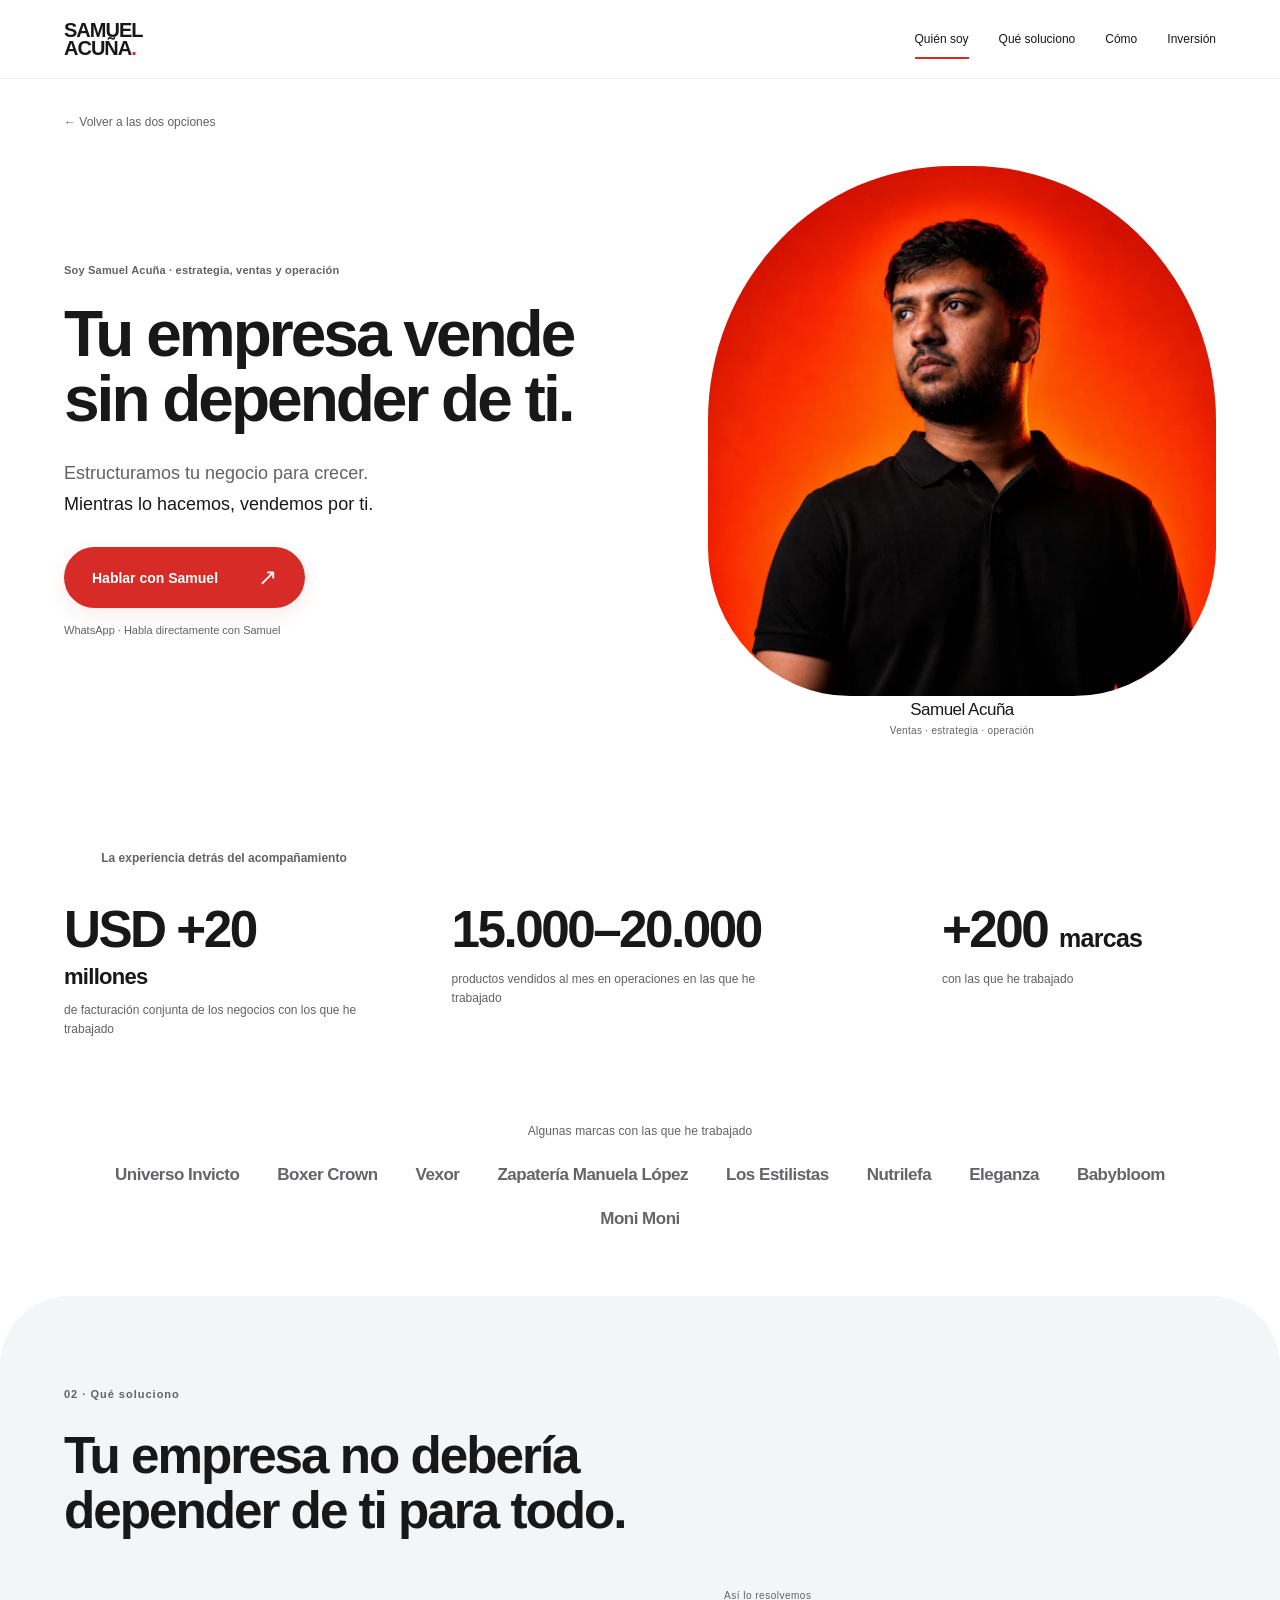
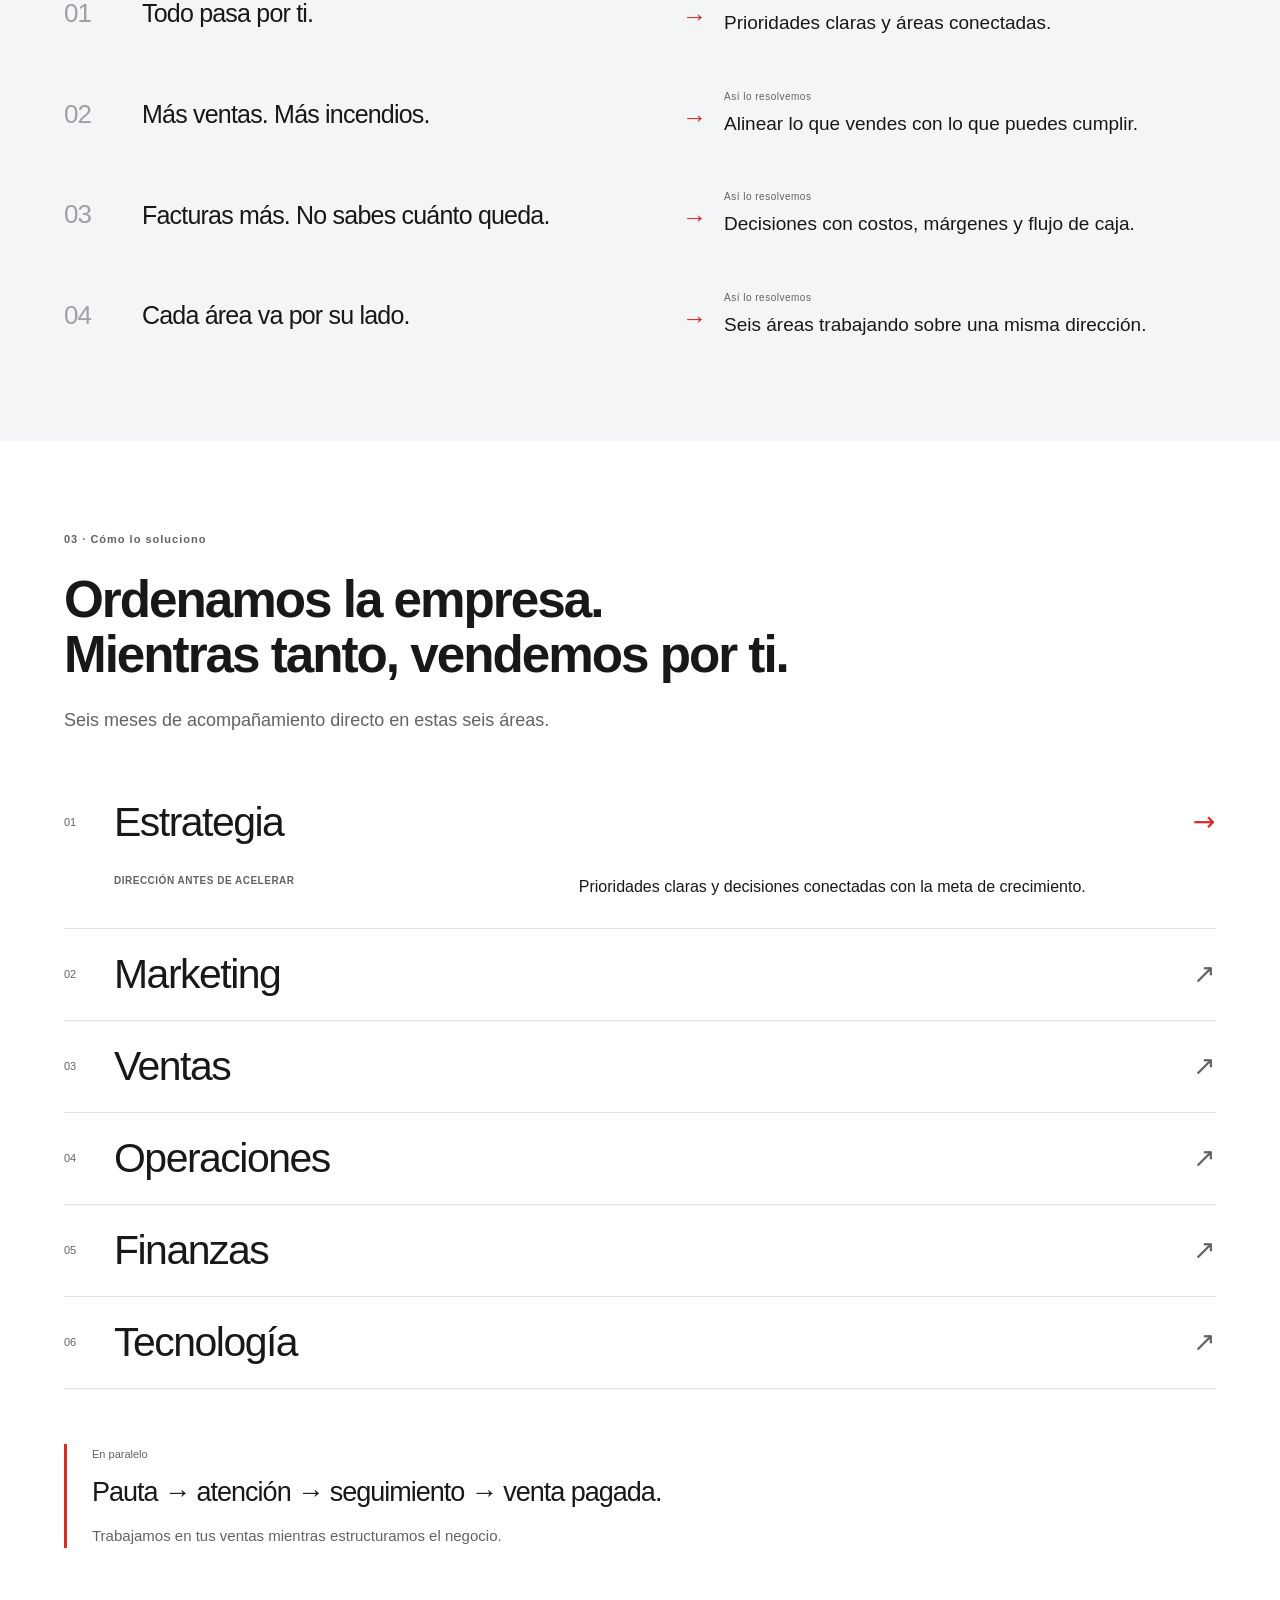
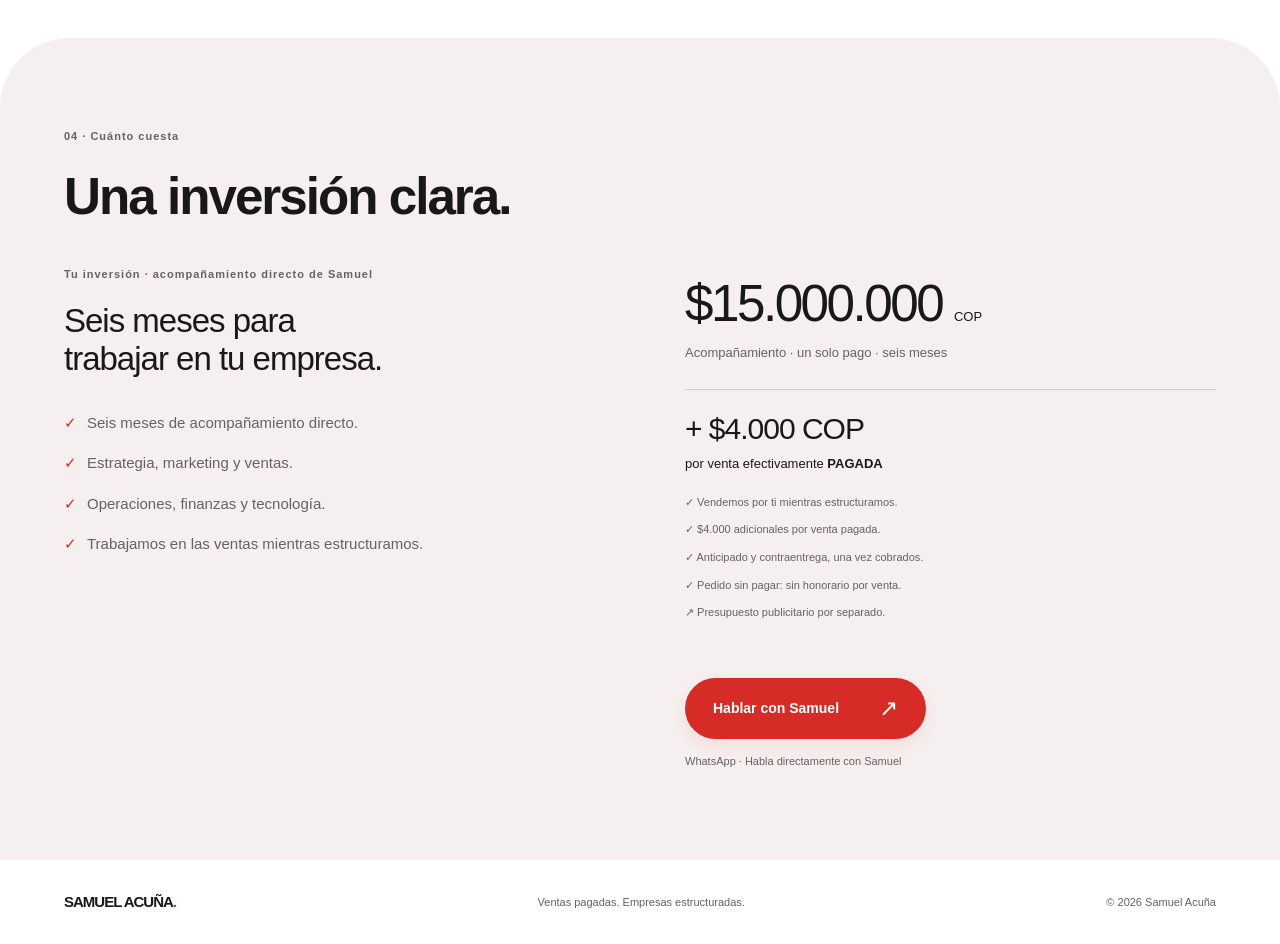
==== commit fe658567: "Correct professional trajectory to more than 200 brands as confirmed by Samuel" ====
--- a/empresa.html
+++ b/empresa.html
@@ -8,7 +8,7 @@
 <meta content="#111111" name="theme-color"/><meta content="website" property="og:type"/><meta content="es_CO" property="og:locale"/><meta content="Estructura tu empresa para crecer" property="og:title"/><meta content="Estructuramos tu empresa y vendemos por ti: seis meses por COP $15.000.000, más COP $4.000 por venta efectivamente pagada." property="og:description"/><meta content="https://Samuelacuna12.github.io/samuel-acuna-consultoria/social.png" property="og:image"/><meta content="https://samuelacuna12.github.io/samuel-acuna-consultoria/empresa.html" property="og:url"/>
 <meta content="summary_large_image" name="twitter:card"/><link href="https://samuelacuna12.github.io/samuel-acuna-consultoria/empresa.html" rel="canonical"/><link href="favicon.svg" rel="icon" type="image/svg+xml"/><link href="styles.css?v=clear-four-20261030" rel="stylesheet"/><script defer="" src="app.js?v=clear-four-20261030"></script>
 </head>
-<body class="clear-site enterprise"><a class="skip" href="#contenido">Saltar al contenido</a><header class="header wrap"><a aria-label="Samuel Acuña, elegir servicio" class="brand" href="index.html">SAMUEL<br/>ACUÑA<span class="brand-dot">.</span></a><nav aria-label="Navegación principal"><a href="#quien">Quién soy</a><a href="#problemas">Qué soluciono</a><a href="#metodo">Cómo</a><a href="#inversion">Inversión</a></nav></header><main id="contenido"><section class="route-hero wrap portrait-hero" id="quien"><span class="section-kicker hero-kicker">01 · Quién soy</span><a class="back" href="index.html">← Volver a las dos opciones</a><div class="portrait-layout"><div class="portrait-copy"><div class="eyebrow">Soy Samuel Acuña · estrategia, ventas y operación</div><h1>Tu empresa vende sin depender de ti.</h1><div class="route-lead"><p>Estructuramos tu negocio para crecer.<br/><strong>Mientras lo hacemos, vendemos por ti.</strong></p><div><a class="button" href="https://wa.me/573000357484?text=Hola%20Samuel.%20Quiero%20estructurar%20mi%20empresa%20para%20crecer.%20" rel="noopener noreferrer" target="_blank">Hablar con Samuel <span aria-hidden="true">↗</span></a><p class="contact-note">WhatsApp · Habla directamente con Samuel</p></div></div></div><figure class="portrait"><img alt="Samuel Acuña" decoding="async" fetchpriority="high" height="1100" src="samuel-acuna.webp" width="1100"/><figcaption>Samuel Acuña <span>Ventas · estrategia · operación</span></figcaption></figure></div><section class="trajectory"><div class="wrap"><p class="section-kicker">La experiencia detrás del acompañamiento</p><div class="trajectory-grid"><div><strong>USD +20 <span>millones</span></strong><p>de facturación conjunta de los negocios con los que he trabajado</p></div><div><strong>15.000–20.000</strong><p>productos vendidos al mes en operaciones en las que he trabajado</p></div><div class="trajectory-brands"><strong>9 <span>marcas</span></strong><p>de mi trayectoria, presentadas en esta página</p></div></div></div></section><div class="client-proof"><p class="proof-label">Algunas marcas con las que he trabajado</p><div class="client-names"><span>Universo Invicto</span><span>Boxer Crown</span><span>Vexor</span><span>Zapatería Manuela López</span><span>Los Estilistas</span><span>Nutrilefa</span><span>Eleganza</span><span>Babybloom</span><span>Moni Moni</span></div></div></section><section class="chapter chapter-problemas" id="problemas"><div class="wrap"><span class="section-kicker">02 · Qué soluciono</span><h2 class="chapter-title">Tu empresa no debería depender de ti para todo.</h2><div class="pain-rows"><article><span>01</span><div><h3>Todo pasa por ti.</h3></div><div class="answer"><span>Así lo resolvemos</span><p>Prioridades claras y áreas conectadas.</p></div></article><article><span>02</span><div><h3>Más ventas. Más incendios.</h3></div><div class="answer"><span>Así lo resolvemos</span><p>Alinear lo que vendes con lo que puedes cumplir.</p></div></article><article><span>03</span><div><h3>Facturas más. No sabes cuánto queda.</h3></div><div class="answer"><span>Así lo resolvemos</span><p>Decisiones con costos, márgenes y flujo de caja.</p></div></article><article><span>04</span><div><h3>Cada área va por su lado.</h3></div><div class="answer"><span>Así lo resolvemos</span><p>Seis áreas trabajando sobre una misma dirección.</p></div></article></div></div></section><section class="chapter chapter-metodo" id="metodo"><div class="wrap"><span class="section-kicker">03 · Cómo lo soluciono</span><h2 class="chapter-title">Ordenamos la empresa.<br/>Mientras tanto, vendemos por ti.</h2><p class="section-intro">Seis meses de acompañamiento directo en estas seis áreas.</p><div class="pillars">
+<body class="clear-site enterprise"><a class="skip" href="#contenido">Saltar al contenido</a><header class="header wrap"><a aria-label="Samuel Acuña, elegir servicio" class="brand" href="index.html">SAMUEL<br/>ACUÑA<span class="brand-dot">.</span></a><nav aria-label="Navegación principal"><a href="#quien">Quién soy</a><a href="#problemas">Qué soluciono</a><a href="#metodo">Cómo</a><a href="#inversion">Inversión</a></nav></header><main id="contenido"><section class="route-hero wrap portrait-hero" id="quien"><span class="section-kicker hero-kicker">01 · Quién soy</span><a class="back" href="index.html">← Volver a las dos opciones</a><div class="portrait-layout"><div class="portrait-copy"><div class="eyebrow">Soy Samuel Acuña · estrategia, ventas y operación</div><h1>Tu empresa vende sin depender de ti.</h1><div class="route-lead"><p>Estructuramos tu negocio para crecer.<br/><strong>Mientras lo hacemos, vendemos por ti.</strong></p><div><a class="button" href="https://wa.me/573000357484?text=Hola%20Samuel.%20Quiero%20estructurar%20mi%20empresa%20para%20crecer.%20" rel="noopener noreferrer" target="_blank">Hablar con Samuel <span aria-hidden="true">↗</span></a><p class="contact-note">WhatsApp · Habla directamente con Samuel</p></div></div></div><figure class="portrait"><img alt="Samuel Acuña" decoding="async" fetchpriority="high" height="1100" src="samuel-acuna.webp" width="1100"/><figcaption>Samuel Acuña <span>Ventas · estrategia · operación</span></figcaption></figure></div><section class="trajectory"><div class="wrap"><p class="section-kicker">La experiencia detrás del acompañamiento</p><div class="trajectory-grid"><div><strong>USD +20 <span>millones</span></strong><p>de facturación conjunta de los negocios con los que he trabajado</p></div><div><strong>15.000–20.000</strong><p>productos vendidos al mes en operaciones en las que he trabajado</p></div><div class="trajectory-brands"><strong>+200 <span>marcas</span></strong><p>con las que he trabajado</p></div></div></div></section><div class="client-proof"><p class="proof-label">Algunas marcas con las que he trabajado</p><div class="client-names"><span>Universo Invicto</span><span>Boxer Crown</span><span>Vexor</span><span>Zapatería Manuela López</span><span>Los Estilistas</span><span>Nutrilefa</span><span>Eleganza</span><span>Babybloom</span><span>Moni Moni</span></div></div></section><section class="chapter chapter-problemas" id="problemas"><div class="wrap"><span class="section-kicker">02 · Qué soluciono</span><h2 class="chapter-title">Tu empresa no debería depender de ti para todo.</h2><div class="pain-rows"><article><span>01</span><div><h3>Todo pasa por ti.</h3></div><div class="answer"><span>Así lo resolvemos</span><p>Prioridades claras y áreas conectadas.</p></div></article><article><span>02</span><div><h3>Más ventas. Más incendios.</h3></div><div class="answer"><span>Así lo resolvemos</span><p>Alinear lo que vendes con lo que puedes cumplir.</p></div></article><article><span>03</span><div><h3>Facturas más. No sabes cuánto queda.</h3></div><div class="answer"><span>Así lo resolvemos</span><p>Decisiones con costos, márgenes y flujo de caja.</p></div></article><article><span>04</span><div><h3>Cada área va por su lado.</h3></div><div class="answer"><span>Así lo resolvemos</span><p>Seis áreas trabajando sobre una misma dirección.</p></div></article></div></div></section><section class="chapter chapter-metodo" id="metodo"><div class="wrap"><span class="section-kicker">03 · Cómo lo soluciono</span><h2 class="chapter-title">Ordenamos la empresa.<br/>Mientras tanto, vendemos por ti.</h2><p class="section-intro">Seis meses de acompañamiento directo en estas seis áreas.</p><div class="pillars">
 <details name="pilares" open=""><summary><span>01</span><h4>Estrategia</h4><b aria-hidden="true">↗</b></summary><div class="pillar-panel"><span class="panel-label">DIRECCIÓN ANTES DE ACELERAR</span><p>Prioridades claras y decisiones conectadas con la meta de crecimiento.</p></div></details>
 <details name="pilares"><summary><span>02</span><h4>Marketing</h4><b aria-hidden="true">↗</b></summary><div class="pillar-panel"><span class="panel-label">DE LA ATENCIÓN A LA OPORTUNIDAD</span><p>Propuesta de valor y captación alineadas con tu cliente y tu capacidad.</p></div></details>
 <details name="pilares"><summary><span>03</span><h4>Ventas</h4><b aria-hidden="true">↗</b></summary><div class="pillar-panel"><span class="panel-label">UN PROCESO QUE EL EQUIPO ENTIENDA</span><p>Atención, seguimiento y cierre: un proceso claro para el equipo.</p></div></details>
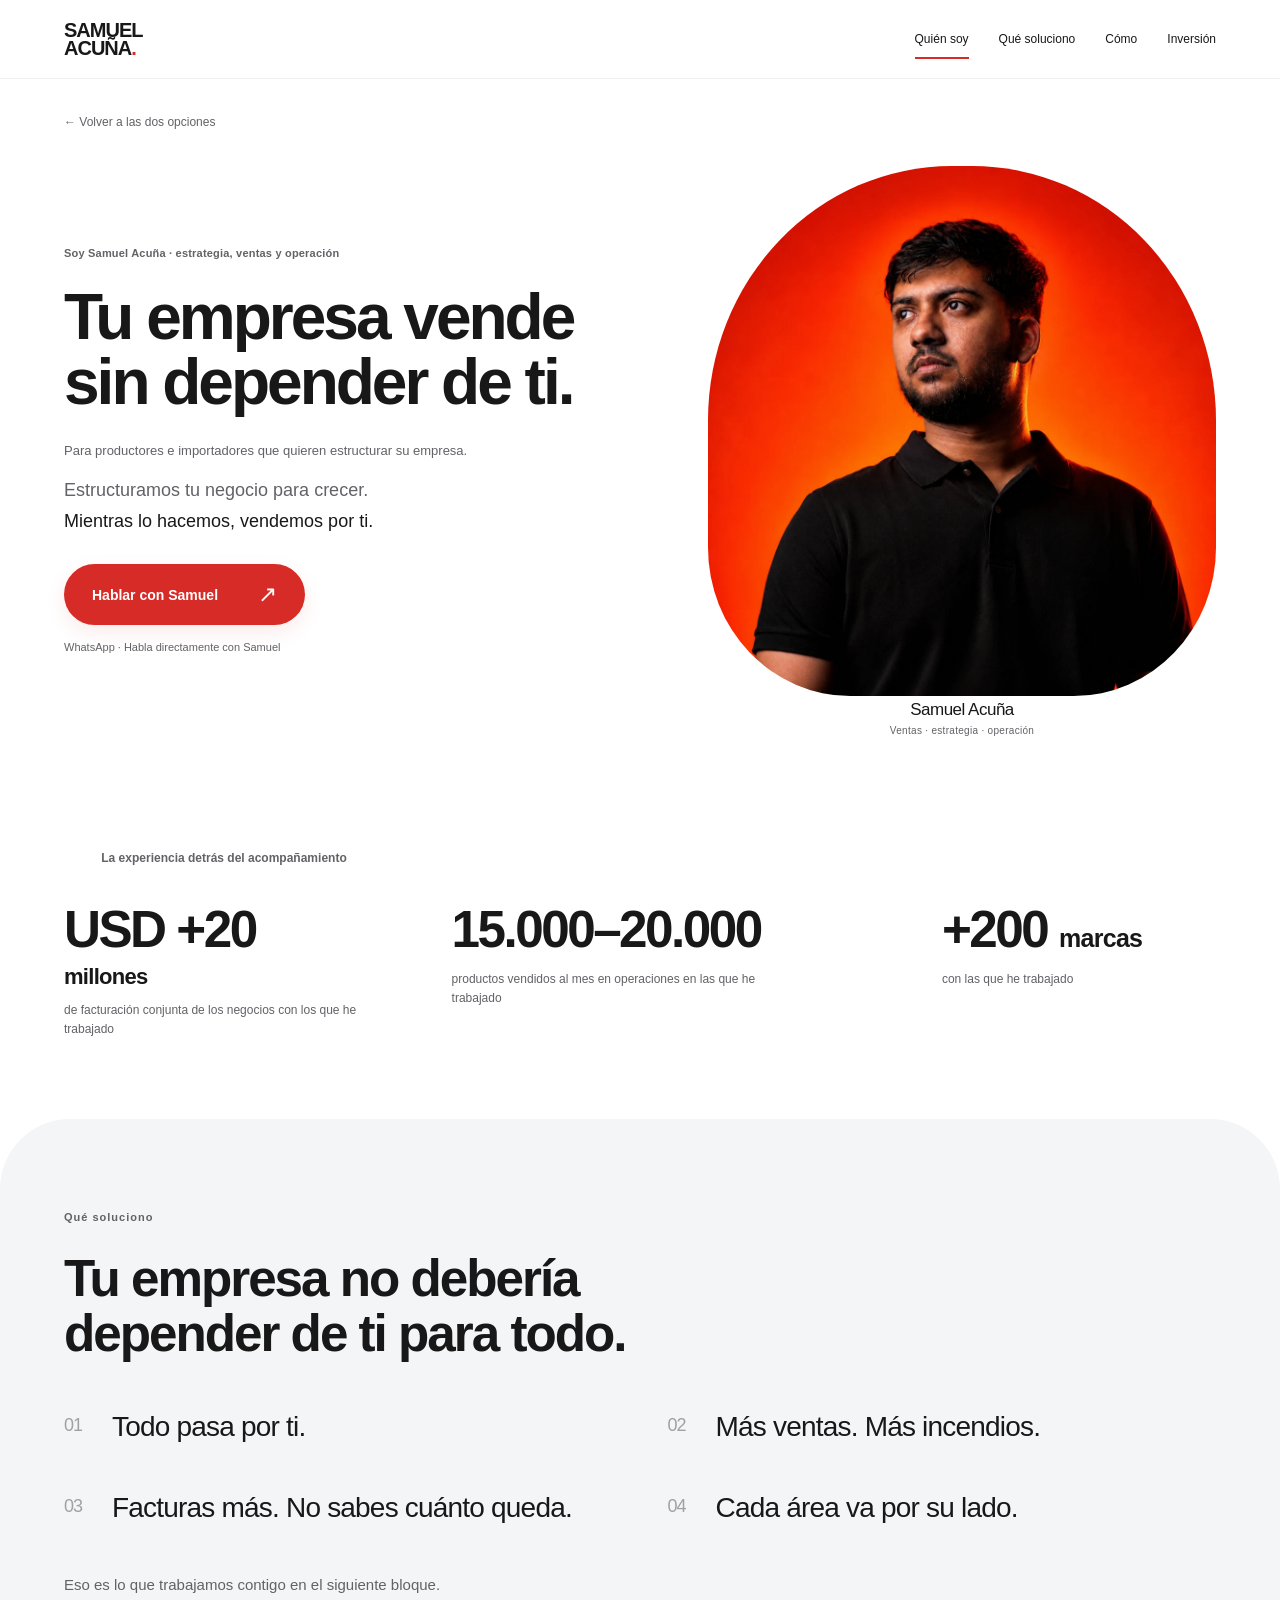
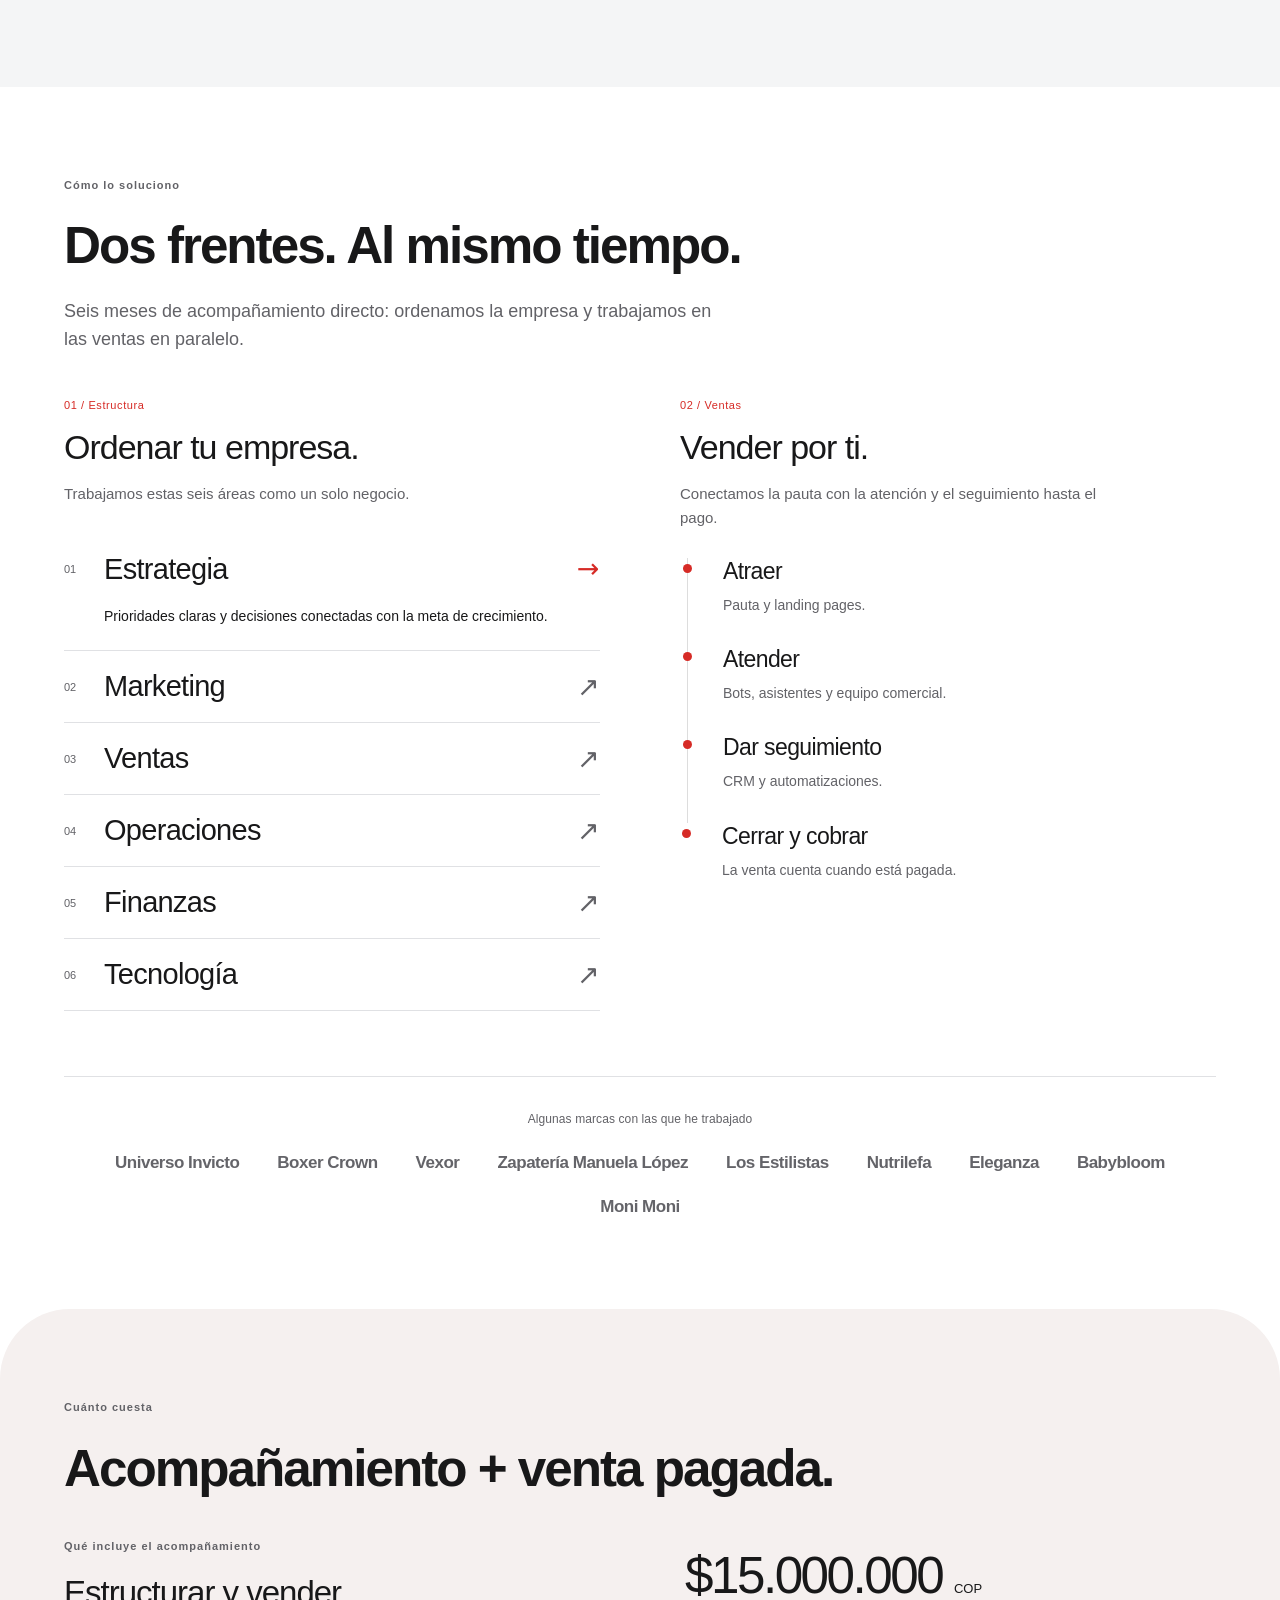
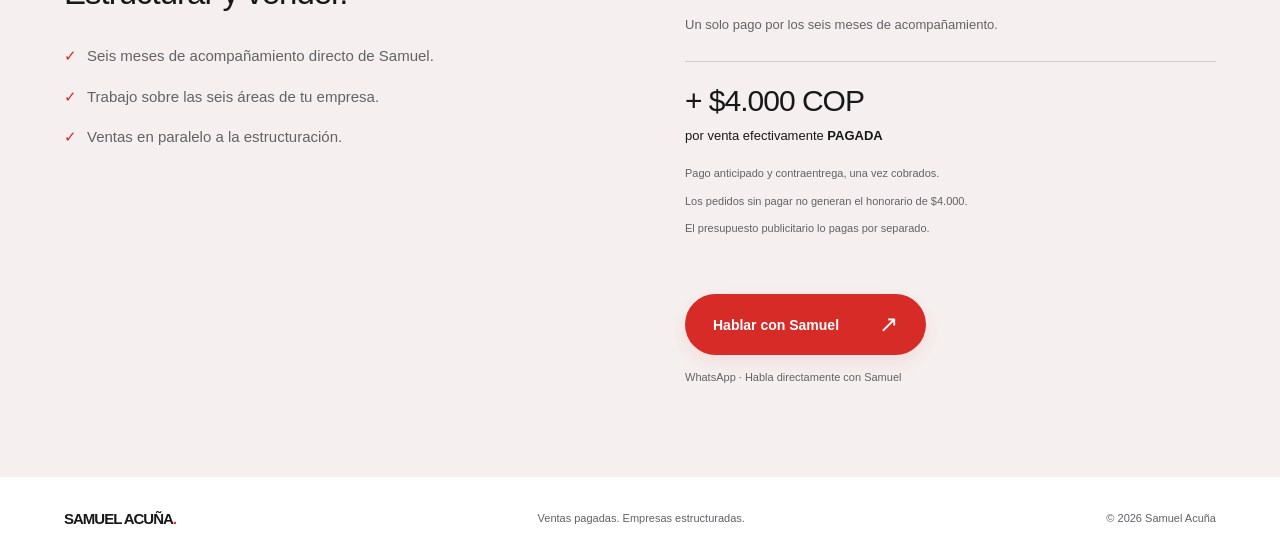
==== commit c91bd2ec: "Clarify narrative flow, explain parallel structure and sales workstreams, and remove repetitive pric" ====
--- a/empresa.html
+++ b/empresa.html
@@ -6,13 +6,13 @@
 <title>Estructura tu empresa para crecer — Samuel Acuña</title>
 <meta content="Estructuramos tu empresa y vendemos por ti: seis meses por COP $15.000.000, más COP $4.000 por venta efectivamente pagada." name="description"/>
 <meta content="#111111" name="theme-color"/><meta content="website" property="og:type"/><meta content="es_CO" property="og:locale"/><meta content="Estructura tu empresa para crecer" property="og:title"/><meta content="Estructuramos tu empresa y vendemos por ti: seis meses por COP $15.000.000, más COP $4.000 por venta efectivamente pagada." property="og:description"/><meta content="https://Samuelacuna12.github.io/samuel-acuna-consultoria/social.png" property="og:image"/><meta content="https://samuelacuna12.github.io/samuel-acuna-consultoria/empresa.html" property="og:url"/>
-<meta content="summary_large_image" name="twitter:card"/><link href="https://samuelacuna12.github.io/samuel-acuna-consultoria/empresa.html" rel="canonical"/><link href="favicon.svg" rel="icon" type="image/svg+xml"/><link href="styles.css?v=clear-four-20261030" rel="stylesheet"/><script defer="" src="app.js?v=clear-four-20261030"></script>
+<meta content="summary_large_image" name="twitter:card"/><link href="https://samuelacuna12.github.io/samuel-acuna-consultoria/empresa.html" rel="canonical"/><link href="favicon.svg" rel="icon" type="image/svg+xml"/><link href="styles.css?v=coherencia-20261030" rel="stylesheet"/><script defer="" src="app.js?v=clear-four-20261030"></script>
 </head>
-<body class="clear-site enterprise"><a class="skip" href="#contenido">Saltar al contenido</a><header class="header wrap"><a aria-label="Samuel Acuña, elegir servicio" class="brand" href="index.html">SAMUEL<br/>ACUÑA<span class="brand-dot">.</span></a><nav aria-label="Navegación principal"><a href="#quien">Quién soy</a><a href="#problemas">Qué soluciono</a><a href="#metodo">Cómo</a><a href="#inversion">Inversión</a></nav></header><main id="contenido"><section class="route-hero wrap portrait-hero" id="quien"><span class="section-kicker hero-kicker">01 · Quién soy</span><a class="back" href="index.html">← Volver a las dos opciones</a><div class="portrait-layout"><div class="portrait-copy"><div class="eyebrow">Soy Samuel Acuña · estrategia, ventas y operación</div><h1>Tu empresa vende sin depender de ti.</h1><div class="route-lead"><p>Estructuramos tu negocio para crecer.<br/><strong>Mientras lo hacemos, vendemos por ti.</strong></p><div><a class="button" href="https://wa.me/573000357484?text=Hola%20Samuel.%20Quiero%20estructurar%20mi%20empresa%20para%20crecer.%20" rel="noopener noreferrer" target="_blank">Hablar con Samuel <span aria-hidden="true">↗</span></a><p class="contact-note">WhatsApp · Habla directamente con Samuel</p></div></div></div><figure class="portrait"><img alt="Samuel Acuña" decoding="async" fetchpriority="high" height="1100" src="samuel-acuna.webp" width="1100"/><figcaption>Samuel Acuña <span>Ventas · estrategia · operación</span></figcaption></figure></div><section class="trajectory"><div class="wrap"><p class="section-kicker">La experiencia detrás del acompañamiento</p><div class="trajectory-grid"><div><strong>USD +20 <span>millones</span></strong><p>de facturación conjunta de los negocios con los que he trabajado</p></div><div><strong>15.000–20.000</strong><p>productos vendidos al mes en operaciones en las que he trabajado</p></div><div class="trajectory-brands"><strong>+200 <span>marcas</span></strong><p>con las que he trabajado</p></div></div></div></section><div class="client-proof"><p class="proof-label">Algunas marcas con las que he trabajado</p><div class="client-names"><span>Universo Invicto</span><span>Boxer Crown</span><span>Vexor</span><span>Zapatería Manuela López</span><span>Los Estilistas</span><span>Nutrilefa</span><span>Eleganza</span><span>Babybloom</span><span>Moni Moni</span></div></div></section><section class="chapter chapter-problemas" id="problemas"><div class="wrap"><span class="section-kicker">02 · Qué soluciono</span><h2 class="chapter-title">Tu empresa no debería depender de ti para todo.</h2><div class="pain-rows"><article><span>01</span><div><h3>Todo pasa por ti.</h3></div><div class="answer"><span>Así lo resolvemos</span><p>Prioridades claras y áreas conectadas.</p></div></article><article><span>02</span><div><h3>Más ventas. Más incendios.</h3></div><div class="answer"><span>Así lo resolvemos</span><p>Alinear lo que vendes con lo que puedes cumplir.</p></div></article><article><span>03</span><div><h3>Facturas más. No sabes cuánto queda.</h3></div><div class="answer"><span>Así lo resolvemos</span><p>Decisiones con costos, márgenes y flujo de caja.</p></div></article><article><span>04</span><div><h3>Cada área va por su lado.</h3></div><div class="answer"><span>Así lo resolvemos</span><p>Seis áreas trabajando sobre una misma dirección.</p></div></article></div></div></section><section class="chapter chapter-metodo" id="metodo"><div class="wrap"><span class="section-kicker">03 · Cómo lo soluciono</span><h2 class="chapter-title">Ordenamos la empresa.<br/>Mientras tanto, vendemos por ti.</h2><p class="section-intro">Seis meses de acompañamiento directo en estas seis áreas.</p><div class="pillars">
+<body class="clear-site enterprise"><a class="skip" href="#contenido">Saltar al contenido</a><header class="header wrap"><a aria-label="Samuel Acuña, elegir servicio" class="brand" href="index.html">SAMUEL<br/>ACUÑA<span class="brand-dot">.</span></a><nav aria-label="Navegación principal"><a href="#quien">Quién soy</a><a href="#problemas">Qué soluciono</a><a href="#metodo">Cómo</a><a href="#inversion">Inversión</a></nav></header><main id="contenido"><section class="route-hero wrap portrait-hero" id="quien"><span class="section-kicker hero-kicker">01 · Quién soy</span><a class="back" href="index.html">← Volver a las dos opciones</a><div class="portrait-layout"><div class="portrait-copy"><div class="eyebrow">Soy Samuel Acuña · estrategia, ventas y operación</div><h1>Tu empresa vende sin depender de ti.</h1><div class="route-lead"><p class="hero-audience">Para productores e importadores que quieren estructurar su empresa.</p><p>Estructuramos tu negocio para crecer.<br/><strong>Mientras lo hacemos, vendemos por ti.</strong></p><div><a class="button" href="https://wa.me/573000357484?text=Hola%20Samuel.%20Quiero%20estructurar%20mi%20empresa%20para%20crecer.%20" rel="noopener noreferrer" target="_blank">Hablar con Samuel <span aria-hidden="true">↗</span></a><p class="contact-note">WhatsApp · Habla directamente con Samuel</p></div></div></div><figure class="portrait"><img alt="Samuel Acuña" decoding="async" fetchpriority="high" height="1100" src="samuel-acuna.webp" width="1100"/><figcaption>Samuel Acuña <span>Ventas · estrategia · operación</span></figcaption></figure></div><section class="trajectory"><div class="wrap"><p class="section-kicker">La experiencia detrás del acompañamiento</p><div class="trajectory-grid"><div><strong>USD +20 <span>millones</span></strong><p>de facturación conjunta de los negocios con los que he trabajado</p></div><div><strong>15.000–20.000</strong><p>productos vendidos al mes en operaciones en las que he trabajado</p></div><div class="trajectory-brands"><strong>+200 <span>marcas</span></strong><p>con las que he trabajado</p></div></div></div></section></section><section class="chapter chapter-problemas" id="problemas"><div class="wrap"><span class="section-kicker">Qué soluciono</span><h2 class="chapter-title">Tu empresa no debería depender de ti para todo.</h2><div class="pain-rows"><article><span>01</span><div><h3>Todo pasa por ti.</h3></div></article><article><span>02</span><div><h3>Más ventas. Más incendios.</h3></div></article><article><span>03</span><div><h3>Facturas más. No sabes cuánto queda.</h3></div></article><article><span>04</span><div><h3>Cada área va por su lado.</h3></div></article></div><p class="chapter-bridge">Eso es lo que trabajamos contigo en el siguiente bloque.</p></div></section><section class="chapter chapter-metodo" id="metodo"><div class="wrap"><span class="section-kicker">Cómo lo soluciono</span><h2 class="chapter-title">Dos frentes. Al mismo tiempo.</h2><p class="section-intro">Seis meses de acompañamiento directo: ordenamos la empresa y trabajamos en las ventas en paralelo.</p><div class="method-fronts"><div><span class="front-number">01 / Estructura</span><h3>Ordenar tu empresa.</h3><p class="front-intro">Trabajamos estas seis áreas como un solo negocio.</p><div class="pillars">
 <details name="pilares" open=""><summary><span>01</span><h4>Estrategia</h4><b aria-hidden="true">↗</b></summary><div class="pillar-panel"><span class="panel-label">DIRECCIÓN ANTES DE ACELERAR</span><p>Prioridades claras y decisiones conectadas con la meta de crecimiento.</p></div></details>
 <details name="pilares"><summary><span>02</span><h4>Marketing</h4><b aria-hidden="true">↗</b></summary><div class="pillar-panel"><span class="panel-label">DE LA ATENCIÓN A LA OPORTUNIDAD</span><p>Propuesta de valor y captación alineadas con tu cliente y tu capacidad.</p></div></details>
 <details name="pilares"><summary><span>03</span><h4>Ventas</h4><b aria-hidden="true">↗</b></summary><div class="pillar-panel"><span class="panel-label">UN PROCESO QUE EL EQUIPO ENTIENDA</span><p>Atención, seguimiento y cierre: un proceso claro para el equipo.</p></div></details>
 <details name="pilares"><summary><span>04</span><h4>Operaciones</h4><b aria-hidden="true">↗</b></summary><div class="pillar-panel"><span class="panel-label">SOSTENER LO QUE VENDES</span><p>Detectar cuellos de botella y cumplir lo que vendes.</p></div></details>
 <details name="pilares"><summary><span>05</span><h4>Finanzas</h4><b aria-hidden="true">↗</b></summary><div class="pillar-panel"><span class="panel-label">CRECER CON CRITERIO ECONÓMICO</span><p>Costos, márgenes y flujo de caja para decidir con criterio.</p></div></details>
 <details name="pilares"><summary><span>06</span><h4>Tecnología</h4><b aria-hidden="true">↗</b></summary><div class="pillar-panel"><span class="panel-label">HERRAMIENTAS AL SERVICIO DEL NEGOCIO</span><p>Automatizaciones e IA para conectar información y reducir tareas repetitivas.</p></div></details>
-</div><div class="selling-note"><span>En paralelo</span><h3>Pauta → atención → seguimiento → venta pagada.</h3><p>Trabajamos en tus ventas mientras estructuramos el negocio.</p></div></div></section><section class="chapter chapter-inversion" id="inversion"><div class="wrap"><span class="section-kicker">04 · Cuánto cuesta</span><h2 class="chapter-title">Una inversión clara.</h2><div class="business-price"><div><span class="micro">Tu inversión · acompañamiento directo de Samuel</span><h3>Seis meses para<br/>trabajar en tu empresa.</h3><ul class="scan-list offer-includes"><li>Seis meses de acompañamiento directo.</li><li>Estrategia, marketing y ventas.</li><li>Operaciones, finanzas y tecnología.</li><li>Trabajamos en las ventas mientras estructuramos.</li></ul></div><div><p class="price">$15.000.000 <small>COP</small></p><p class="one-payment">Acompañamiento · un solo pago · seis meses</p><div class="fee"><strong>+ $4.000 COP</strong><span>por venta efectivamente <b>PAGADA</b></span></div><p class="contact-note"><span>✓ Vendemos por ti mientras estructuramos.</span><span>✓ $4.000 adicionales por venta pagada.</span><span>✓ Anticipado y contraentrega, una vez cobrados.</span><span>✓ Pedido sin pagar: sin honorario por venta.</span><span>↗ Presupuesto publicitario por separado.</span></p><br/><a class="button" href="https://wa.me/573000357484?text=Hola%20Samuel.%20Quiero%20estructurar%20mi%20empresa%20para%20crecer.%20" rel="noopener noreferrer" target="_blank">Hablar con Samuel <span aria-hidden="true">↗</span></a><p class="contact-note">WhatsApp · Habla directamente con Samuel</p></div></div></div></section></main><footer class="wrap"><a class="brand" href="index.html">SAMUEL ACUÑA<span class="brand-dot">.</span></a><p>Ventas pagadas. Empresas estructuradas.</p><span>© <span id="year">2026</span> Samuel Acuña</span></footer></body></html>+</div></div><div><span class="front-number">02 / Ventas</span><h3>Vender por ti.</h3><p class="front-intro">Conectamos la pauta con la atención y el seguimiento hasta el pago.</p><ol class="selling-route"><li><strong>Atraer</strong><span>Pauta y landing pages.</span></li><li><strong>Atender</strong><span>Bots, asistentes y equipo comercial.</span></li><li><strong>Dar seguimiento</strong><span>CRM y automatizaciones.</span></li><li><strong>Cerrar y cobrar</strong><span>La venta cuenta cuando está pagada.</span></li></ol></div></div><div class="client-proof"><p class="proof-label">Algunas marcas con las que he trabajado</p><div class="client-names"><span>Universo Invicto</span><span>Boxer Crown</span><span>Vexor</span><span>Zapatería Manuela López</span><span>Los Estilistas</span><span>Nutrilefa</span><span>Eleganza</span><span>Babybloom</span><span>Moni Moni</span></div></div></div></section><section class="chapter chapter-inversion" id="inversion"><div class="wrap"><span class="section-kicker">Cuánto cuesta</span><h2 class="chapter-title">Acompañamiento + venta pagada.</h2><div class="business-price"><div><span class="micro">Qué incluye el acompañamiento</span><h3>Estructurar y vender.</h3><ul class="scan-list offer-includes"><li>Seis meses de acompañamiento directo de Samuel.</li><li>Trabajo sobre las seis áreas de tu empresa.</li><li>Ventas en paralelo a la estructuración.</li></ul></div><div><p class="price">$15.000.000 <small>COP</small></p><p class="one-payment">Un solo pago por los seis meses de acompañamiento.</p><div class="fee"><strong>+ $4.000 COP</strong><span>por venta efectivamente <b>PAGADA</b></span></div><p class="contact-note"><span>Pago anticipado y contraentrega, una vez cobrados.</span><span>Los pedidos sin pagar no generan el honorario de $4.000.</span><span>El presupuesto publicitario lo pagas por separado.</span></p><br/><a class="button" href="https://wa.me/573000357484?text=Hola%20Samuel.%20Quiero%20estructurar%20mi%20empresa%20para%20crecer.%20" rel="noopener noreferrer" target="_blank">Hablar con Samuel <span aria-hidden="true">↗</span></a><p class="contact-note">WhatsApp · Habla directamente con Samuel</p></div></div></div></section></main><footer class="wrap"><a class="brand" href="index.html">SAMUEL ACUÑA<span class="brand-dot">.</span></a><p>Ventas pagadas. Empresas estructuradas.</p><span>© <span id="year">2026</span> Samuel Acuña</span></footer></body></html>
--- a/styles.css
+++ b/styles.css
@@ -1,3 +1,5 @@
 :root{--red:#d62b26;--ink:#181819;--muted:#626267;--paper:#fff;--soft:#f4f5f6;--line:#e0e1e4;--space:clamp(22px,5vw,76px)}*{box-sizing:border-box}html{scroll-behavior:smooth;scroll-padding-top:100px}body{margin:0;color:var(--ink);background:var(--paper);font-family:Arial,Helvetica,sans-serif;-webkit-font-smoothing:antialiased}a{color:inherit;text-decoration:none}h1,h2,h3,h4,p,figure{margin:0}a:focus-visible,summary:focus-visible{outline:3px solid var(--red);outline-offset:6px}::selection{background:#f7d4d2}.wrap{max-width:1380px;margin:auto;padding-left:var(--space);padding-right:var(--space)}.header{position:sticky;top:0;z-index:5;display:flex;align-items:center;justify-content:space-between;gap:25px;max-width:none;padding:19px var(--space);background:rgba(255,255,255,.95);backdrop-filter:blur(12px);border-bottom:1px solid #eee}.brand{font-size:20px;font-weight:900;line-height:.9;letter-spacing:-1px}.brand-dot{color:var(--red)}nav{display:flex;align-items:center;gap:30px}nav a{font-size:12px;min-height:40px;display:flex;align-items:center;position:relative}nav a:after{content:'';position:absolute;bottom:0;height:2px;background:var(--red);left:0;right:100%;transition:right 180ms ease-out}nav a:hover:after,nav a[aria-current]:after{right:0}.nav-contact{color:var(--red)}.section-kicker,.eyebrow,.path-number,.micro,.panel-label{font-size:11px;font-weight:600;letter-spacing:1px;line-height:1.6;color:var(--muted)}.section-kicker{display:block;margin-bottom:24px}.eyebrow{display:flex;align-items:center;gap:9px;text-transform:none;letter-spacing:.2px}.eyebrow>span{width:7px;height:7px;border-radius:50%;background:var(--red)}.back{display:inline-block;color:var(--muted);font-size:12px;padding:12px 0;margin-bottom:25px}.hero-kicker{display:none}.route-hero{padding-top:24px;padding-bottom:65px}.portrait-layout{display:grid;grid-template-columns:1.13fr 1fr;align-items:center;gap:70px}.portrait-copy h1{font-size:clamp(42px,5vw,72px);font-weight:700;line-height:1.02;letter-spacing:-3px;max-width:700px;margin:22px 0 26px;text-wrap:balance}.route-lead>p{font-size:18px;color:var(--muted);line-height:1.7;margin-bottom:28px;max-width:580px}.route-lead strong{font-weight:500;color:var(--ink)}.button{display:flex;align-items:center;justify-content:center;gap:40px;border-radius:100px;background:var(--red);color:#fff;padding:19px 28px;font-size:14px;font-weight:700;min-height:56px;width:fit-content;transition:transform 120ms ease-out,background-color 120ms ease-out;box-shadow:0 7px 20px #d62b2618}.button:hover{background:#b9211d;transform:translateY(-2px)}.button:active{transform:translateY(0)}.button span{font-size:23px;font-weight:400;line-height:1}.contact-note{font-size:11px;color:var(--muted);line-height:1.6;margin-top:14px}.portrait{position:relative;padding-bottom:40px}.portrait img{width:100%;height:530px;display:block;object-fit:cover;object-position:50% 40%;border-radius:48% 48% 28% 28%;animation:arrive 300ms ease-out}.portrait figcaption{position:absolute;bottom:0;left:0;right:0;text-align:center;font-size:17px;letter-spacing:-.5px}.portrait figcaption span{font-size:10px;color:var(--muted);display:block;letter-spacing:.3px;margin-top:5px}.trajectory{margin-top:65px;padding:35px 0 15px}.trajectory .wrap{padding:0}.trajectory .section-kicker{font-size:12px;letter-spacing:0;color:var(--muted);text-align:center;margin-bottom:35px}.trajectory-grid{display:grid;grid-template-columns:1fr 1.3fr .8fr;gap:45px}.trajectory strong{display:block;font-size:clamp(32px,4vw,57px);font-weight:600;letter-spacing:-2.5px;line-height:1.05}.trajectory strong span{font-size:22px;letter-spacing:-.7px;display:block;margin-top:8px}.trajectory p{font-size:12px;color:var(--muted);line-height:1.6;max-width:320px;margin-top:13px}.trajectory-brands strong span{display:inline;font-size:25px}.client-proof{padding-top:40px;margin-top:30px}.proof-label,.client-proof>h3{color:var(--muted);font-size:12px;letter-spacing:.1px;font-weight:400;text-align:center;margin-bottom:25px}.client-names{display:flex;justify-content:center;flex-wrap:wrap;gap:20px 38px;align-items:center}.client-names span{font-size:17px;font-weight:700;letter-spacing:-.5px;color:#646469;line-height:1.4}.chapter{padding:90px 0}.chapter-title{font-size:clamp(34px,4vw,56px);font-weight:600;line-height:1.08;letter-spacing:-2px;max-width:900px;margin-bottom:40px;text-wrap:balance}.chapter-problemas{background:var(--soft);border-radius:70px 70px 0 0}.pain-rows{display:flex;flex-direction:column;gap:30px}.pain-rows article{display:grid;grid-template-columns:48px 1fr 1fr;gap:30px;align-items:center;padding:12px 0}.pain-rows article>span{font-size:26px;color:#a0a0a6;font-weight:400;letter-spacing:-1px}.pain-rows h3{font-size:25px;font-weight:500;letter-spacing:-.8px;max-width:420px;line-height:1.2}.answer{display:flex;flex-direction:column;gap:9px;padding-left:30px;position:relative}.answer:before{content:'→';position:absolute;left:-12px;top:12px;color:var(--red);font-size:25px}.answer>span{font-size:10px;color:var(--muted);letter-spacing:.5px}.answer p{font-size:19px;line-height:1.4;max-width:450px}.section-intro{font-size:18px;color:var(--muted);line-height:1.6;max-width:650px;margin-top:-17px;margin-bottom:42px}.pillars details{border-bottom:1px solid var(--line)}.pillars summary{list-style:none;cursor:pointer;display:flex;align-items:center;gap:25px;padding:22px 0}.pillars summary::-webkit-details-marker{display:none}.pillars summary>span{font-size:11px;color:var(--muted);min-width:25px}.pillars h4{font-size:clamp(27px,3.2vw,43px);font-weight:500;letter-spacing:-1.5px}.pillars summary b{margin-left:auto;font-size:27px;font-weight:400;color:var(--muted);transition:transform 180ms ease-out}.pillars details[open] summary b{color:var(--red);transform:rotate(45deg)}.pillar-panel{display:grid;grid-template-columns:1fr 1.5fr;gap:40px;padding:5px 0 28px 50px;animation:arrive 180ms ease-out}.pillar-panel p{font-size:16px;line-height:1.7;max-width:570px}.panel-label{font-size:10px;letter-spacing:.5px}.selling-note{margin-top:55px;max-width:850px;padding-left:25px;border-left:3px solid var(--red)}.selling-note>span{font-size:11px;color:var(--muted)}.selling-note h3{font-size:27px;font-weight:500;letter-spacing:-1px;line-height:1.4;margin:12px 0}.selling-note p{font-size:15px;color:var(--muted);line-height:1.6}.chapter-inversion{background:#f5f0ef;border-radius:70px 70px 0 0}.business-price,.sales-bottom{display:grid;grid-template-columns:1fr 1fr;gap:90px}.business-price h3,.included h3{font-size:33px;font-weight:500;letter-spacing:-1px;line-height:1.15;margin:18px 0 25px}.price{font-size:clamp(36px,4vw,58px);letter-spacing:-2.5px;font-weight:500;margin:10px 0;white-space:nowrap}.price small{font-size:13px;letter-spacing:0}.one-payment{font-size:13px;color:var(--muted);line-height:1.6;margin-bottom:25px}.fee{margin-top:24px;margin-bottom:20px;padding-top:22px;border-top:1px solid #d4ccca}.fee strong{display:block;font-size:30px;font-weight:500;letter-spacing:-1px;margin-bottom:8px}.fee span{font-size:13px;line-height:1.5}.terms{font-size:12px;color:var(--muted);line-height:1.7;margin:18px 0 28px}.terms>span,.contact-note>span{display:block;margin:10px 0}.scan-list{list-style:none;padding:0;margin:0 0 28px}.scan-list li{position:relative;padding:9px 0 9px 23px;font-size:15px;line-height:1.5;color:var(--muted)}.scan-list li:before{content:'✓';position:absolute;left:0;color:var(--red)}.business-price .button,.price-block .button{margin-top:28px}.process{display:flex;align-items:start;gap:30px;margin-top:50px}.process>div{flex:1;position:relative}.process>div+div:before{content:'→';position:absolute;left:-25px;top:28px;color:var(--red)}.process span{font-size:11px;color:var(--muted)}.process h3{font-size:22px;letter-spacing:-.7px;font-weight:500;margin:20px 0 12px}.process p{font-size:14px;color:var(--muted);line-height:1.6}.process .paid h3{color:var(--red)}footer{padding-top:35px;padding-bottom:35px;display:flex;align-items:center;justify-content:space-between;gap:25px}footer .brand{font-size:15px}footer p,footer>span{font-size:11px;color:var(--muted)}.skip{position:fixed;top:10px;left:10px;padding:15px;background:#fff;color:#111;z-index:10;transform:translateY(-160%)}.skip:focus{transform:none}.gateway{padding-top:55px;padding-bottom:65px}.gateway h1{font-size:clamp(38px,5vw,70px);font-weight:600;letter-spacing:-3px;line-height:1.04;margin:28px 0 20px;text-wrap:balance}.gateway-intro{color:var(--muted);font-size:16px;line-height:1.6}.choices{display:grid;grid-template-columns:1fr 1fr;gap:65px;margin-top:45px}.choice{display:flex;flex-direction:column;padding:25px 0}.choice h2{font-size:clamp(26px,2.4vw,35px);font-weight:500;line-height:1.13;letter-spacing:-1px;margin:22px 0;text-wrap:balance}.decision-diagram{height:95px;width:100%;max-width:480px;color:#626267;margin:20px 0 0}.audience{font-size:10px;color:var(--muted);letter-spacing:.5px;line-height:1.6;margin-bottom:15px}.choice .scan-list{margin-bottom:20px}.decision-note{font-size:13px;border-left:2px solid var(--red);padding-left:12px;margin-bottom:20px;line-height:1.5}.choice-link{display:flex;align-items:center;justify-content:space-between;gap:20px;font-size:13px;font-weight:600;margin-top:auto;padding-top:15px}.choice-link b{display:grid;place-items:center;width:48px;height:48px;border-radius:50%;background:var(--red);color:#fff;font-size:25px;font-weight:400;transition:transform 120ms ease-out}.choice:hover .choice-link b{transform:translate(2px,-2px)}.quick-paths{display:none}@keyframes arrive{from{opacity:.5;transform:translateY(8px)}to{opacity:1;transform:none}}@media(max-width:900px){.portrait-layout{gap:35px}.portrait-copy h1{font-size:48px}.portrait img{height:480px}.business-price,.sales-bottom{gap:45px}.process{gap:25px}.process h3{font-size:18px}.trajectory-grid{gap:25px}}
 @media(max-width:620px){html{scroll-padding-top:90px}.header{padding:15px 22px;gap:15px}.brand{font-size:16px}nav{gap:14px}nav a{font-size:10px;min-height:36px}.route-hero{padding-top:12px;padding-bottom:45px}.back{font-size:11px;margin-bottom:15px}.portrait-layout{grid-template-columns:1fr;gap:30px}.portrait{grid-row:1;max-width:300px;width:100%;justify-self:center}.portrait img{height:300px;object-position:50% 25%}.portrait figcaption{font-size:15px}.portrait-copy h1{font-size:42px;letter-spacing:-2px;margin:18px 0 22px}.route-lead>p{font-size:16px;margin-bottom:24px}.button{width:100%;font-size:13px;min-height:54px}.contact-note{font-size:10px}.trajectory{margin-top:38px;padding-top:25px}.trajectory-grid{grid-template-columns:1fr;gap:24px}.trajectory-grid>div{display:grid;grid-template-columns:1fr 1fr;gap:25px;align-items:center}.trajectory strong{font-size:34px;letter-spacing:-1.6px}.trajectory strong span{font-size:19px}.trajectory p{font-size:11px;margin:0}.trajectory .section-kicker{text-align:left;font-size:11px;margin-bottom:25px}.client-proof{margin-top:25px;padding-top:20px}.client-names{gap:17px 25px}.client-names span{font-size:15px}.proof-label{font-size:11px}.chapter{padding:55px 0}.chapter-title{font-size:36px;letter-spacing:-1.5px;margin-bottom:30px}.chapter-problemas,.chapter-inversion{border-radius:35px 35px 0 0}.section-kicker{font-size:10px;margin-bottom:20px}.pain-rows{gap:35px}.pain-rows article{grid-template-columns:26px 1fr;gap:12px;padding:0}.pain-rows article>span{font-size:20px;align-self:start;padding-top:3px}.pain-rows h3{font-size:24px}.answer{grid-column:2;padding-left:20px;gap:7px;margin-top:3px}.answer:before{left:-6px;top:17px;font-size:20px}.answer p{font-size:17px}.answer>span{font-size:9px}.section-intro{font-size:16px;margin-top:-8px;margin-bottom:30px}.pillars summary{padding:20px 0;gap:12px}.pillars h4{font-size:31px;letter-spacing:-1px}.pillar-panel{grid-template-columns:1fr;gap:10px;padding-left:37px}.pillar-panel p{font-size:14px}.selling-note{margin-top:35px;padding-left:18px}.selling-note h3{font-size:23px}.selling-note p{font-size:14px}.business-price,.sales-bottom{grid-template-columns:1fr;gap:25px}.business-price h3,.included h3{font-size:28px;margin-top:14px}.price{font-size:40px;letter-spacing:-1.8px}.process{display:block;margin-top:30px;padding-left:20px}.process>div{padding:0 0 28px 25px;border-left:1px solid #ccc}.process>div:before{content:''!important;position:absolute!important;width:9px;height:9px;background:#bbb;border-radius:50%;left:-5px!important;top:5px!important}.process .paid:before{background:var(--red)}.process h3{font-size:23px;margin:10px 0 8px}.process p{font-size:14px}.process>div:last-child{border:0;padding-bottom:0}.gateway{padding-top:30px;padding-bottom:45px}.gateway h1{font-size:39px;letter-spacing:-2px}.gateway-intro{font-size:14px}.choices{grid-template-columns:1fr;gap:25px;margin-top:25px}.choice{padding:15px 0 25px}.choice+.choice{border-top:1px solid var(--line);padding-top:35px}.choice h2{font-size:28px}.decision-diagram{height:78px}.choice .scan-list li{font-size:14px}.quick-paths{display:grid;grid-template-columns:1fr 1fr;gap:20px;margin-top:25px}.quick-paths a{display:block;border-bottom:2px solid var(--red);padding-bottom:12px}.quick-paths strong{font-size:12px;font-weight:600;display:block}.quick-paths span{font-size:10px;color:var(--muted);line-height:1.5;display:block;margin-top:6px}footer{flex-wrap:wrap;gap:18px}footer p{order:3;width:100%}footer>span{font-size:9px}}
 @media(prefers-reduced-motion:reduce){html{scroll-behavior:auto}*,*:before,*:after{animation:none!important;transition:none!important}}
+/* One narrative task per chapter, with a clear pair of parallel workstreams. */
+.hero-audience{font-size:13px!important;line-height:1.6!important;color:var(--muted);margin-bottom:13px!important;max-width:480px}.pain-rows{display:grid;grid-template-columns:1fr 1fr;gap:32px 55px}.pain-rows article{display:flex;align-items:flex-start;gap:20px;padding:8px 0}.pain-rows article>span{font-size:18px;min-width:28px;padding-top:5px}.pain-rows h3{max-width:480px;font-size:28px}.chapter-bridge{margin-top:40px;color:var(--muted);font-size:15px;line-height:1.6}.method-fronts{display:grid;grid-template-columns:1fr 1fr;gap:80px;margin-top:45px}.front-number{font-size:11px;color:var(--red);letter-spacing:.6px;display:block;margin-bottom:18px}.method-fronts h3{font-size:34px;letter-spacing:-1px;font-weight:500;line-height:1.1;margin-bottom:15px}.front-intro{font-size:15px;color:var(--muted);line-height:1.6;max-width:440px;margin-bottom:28px}.method-fronts .pillars h4{font-size:29px;letter-spacing:-.7px}.method-fronts .pillars summary{padding:19px 0;gap:15px}.method-fronts .pillar-panel{display:block;padding:0 0 22px 40px}.method-fronts .panel-label{display:none}.method-fronts .pillar-panel p{font-size:14px}.selling-route{list-style:none;counter-reset:route;margin:0;padding:0}.selling-route li{counter-increment:route;position:relative;padding:0 0 30px 35px;border-left:1px solid #ddd;margin-left:7px}.selling-route li:before{content:'';position:absolute;top:6px;left:-5px;background:var(--red);width:9px;height:9px;border-radius:50%}.selling-route li:last-child{border-left:0;padding-bottom:0}.selling-route strong{font-size:23px;font-weight:500;letter-spacing:-.6px;display:block;margin-bottom:9px}.selling-route span{color:var(--muted);font-size:14px;line-height:1.6;display:block}.chapter-metodo .client-proof{margin-top:65px;padding-top:35px;border-top:1px solid var(--line)}.chapter-metodo .client-names span{font-size:17px}.business-price .contact-note:first-of-type{margin-top:25px}@media(max-width:620px){.hero-audience{font-size:12px!important}.pain-rows{grid-template-columns:1fr;gap:25px}.pain-rows h3{font-size:25px}.pain-rows article{gap:14px}.chapter-bridge{font-size:14px;margin-top:30px}.method-fronts{grid-template-columns:1fr;gap:45px;margin-top:30px}.method-fronts h3{font-size:29px}.front-intro{font-size:14px}.front-number{margin-bottom:14px}.method-fronts .pillars h4{font-size:27px}.chapter-metodo .client-proof{margin-top:45px}.chapter-metodo .client-names span{font-size:15px}}
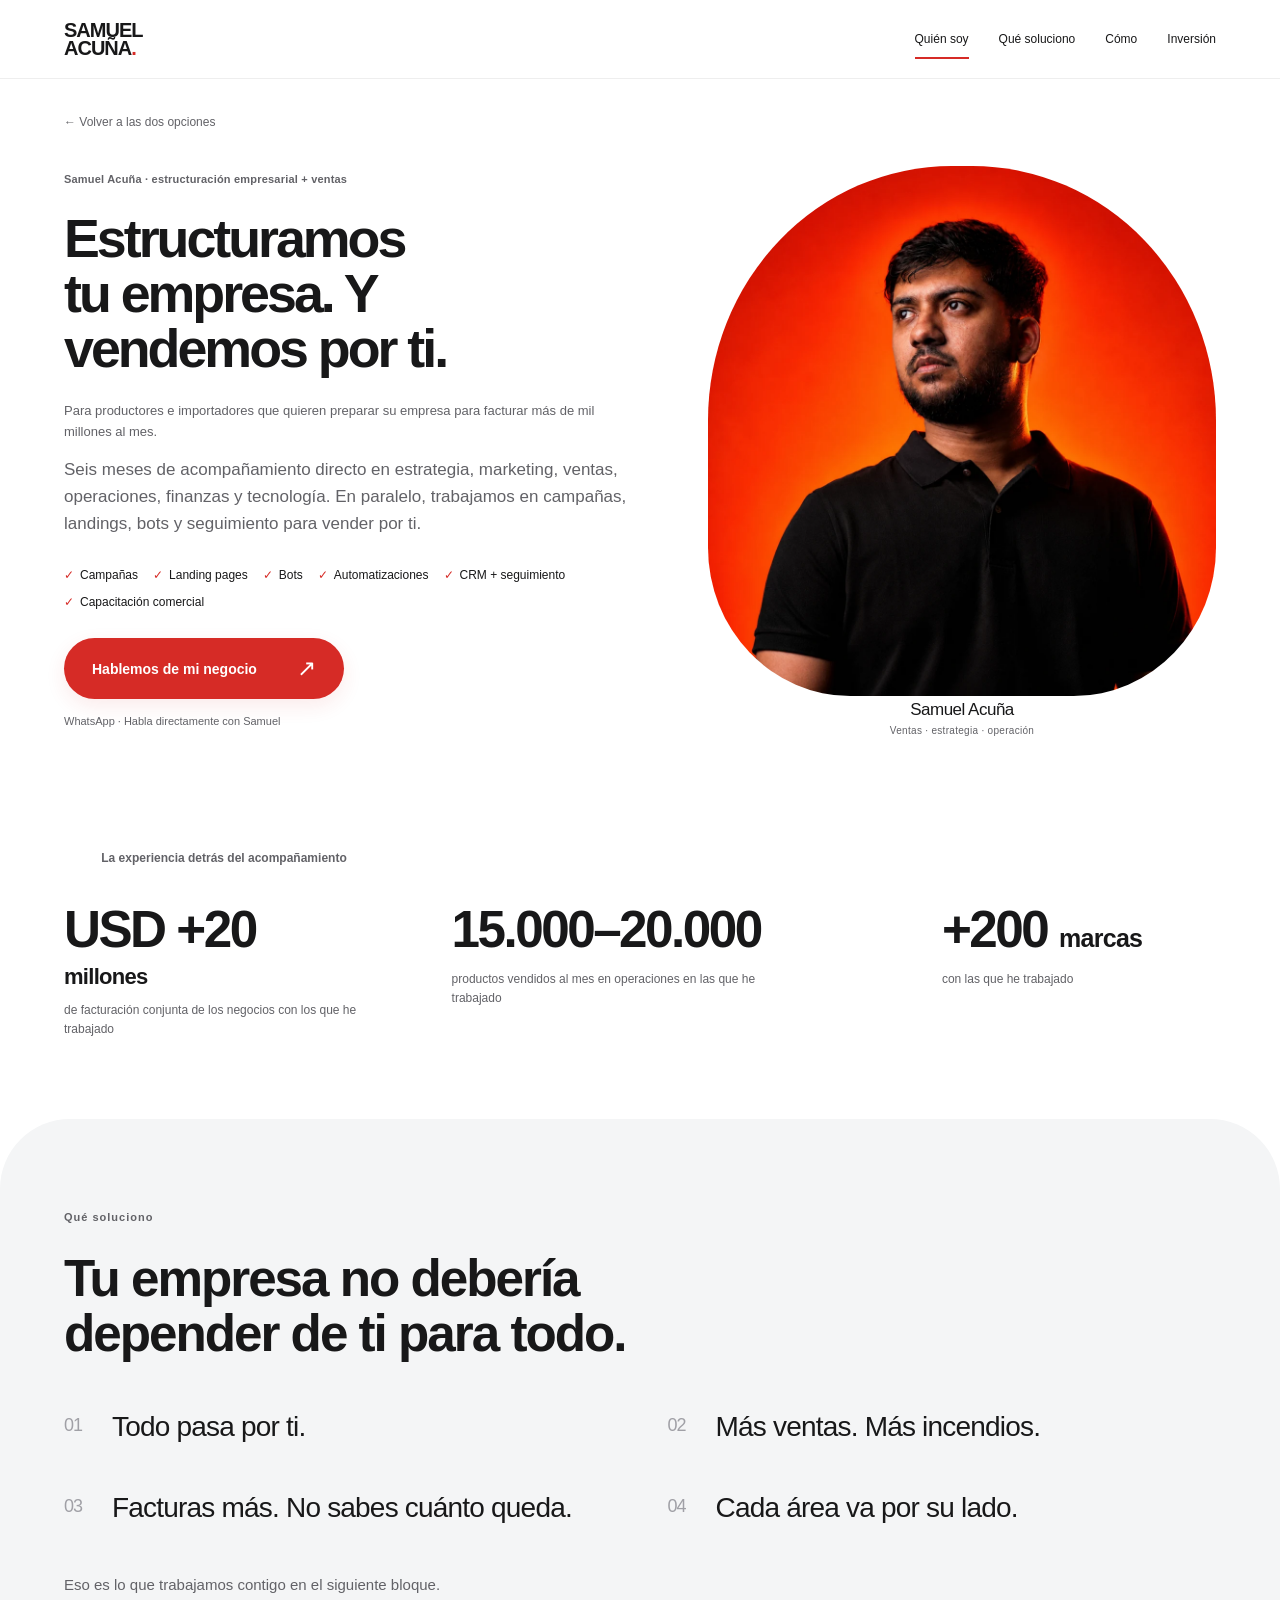
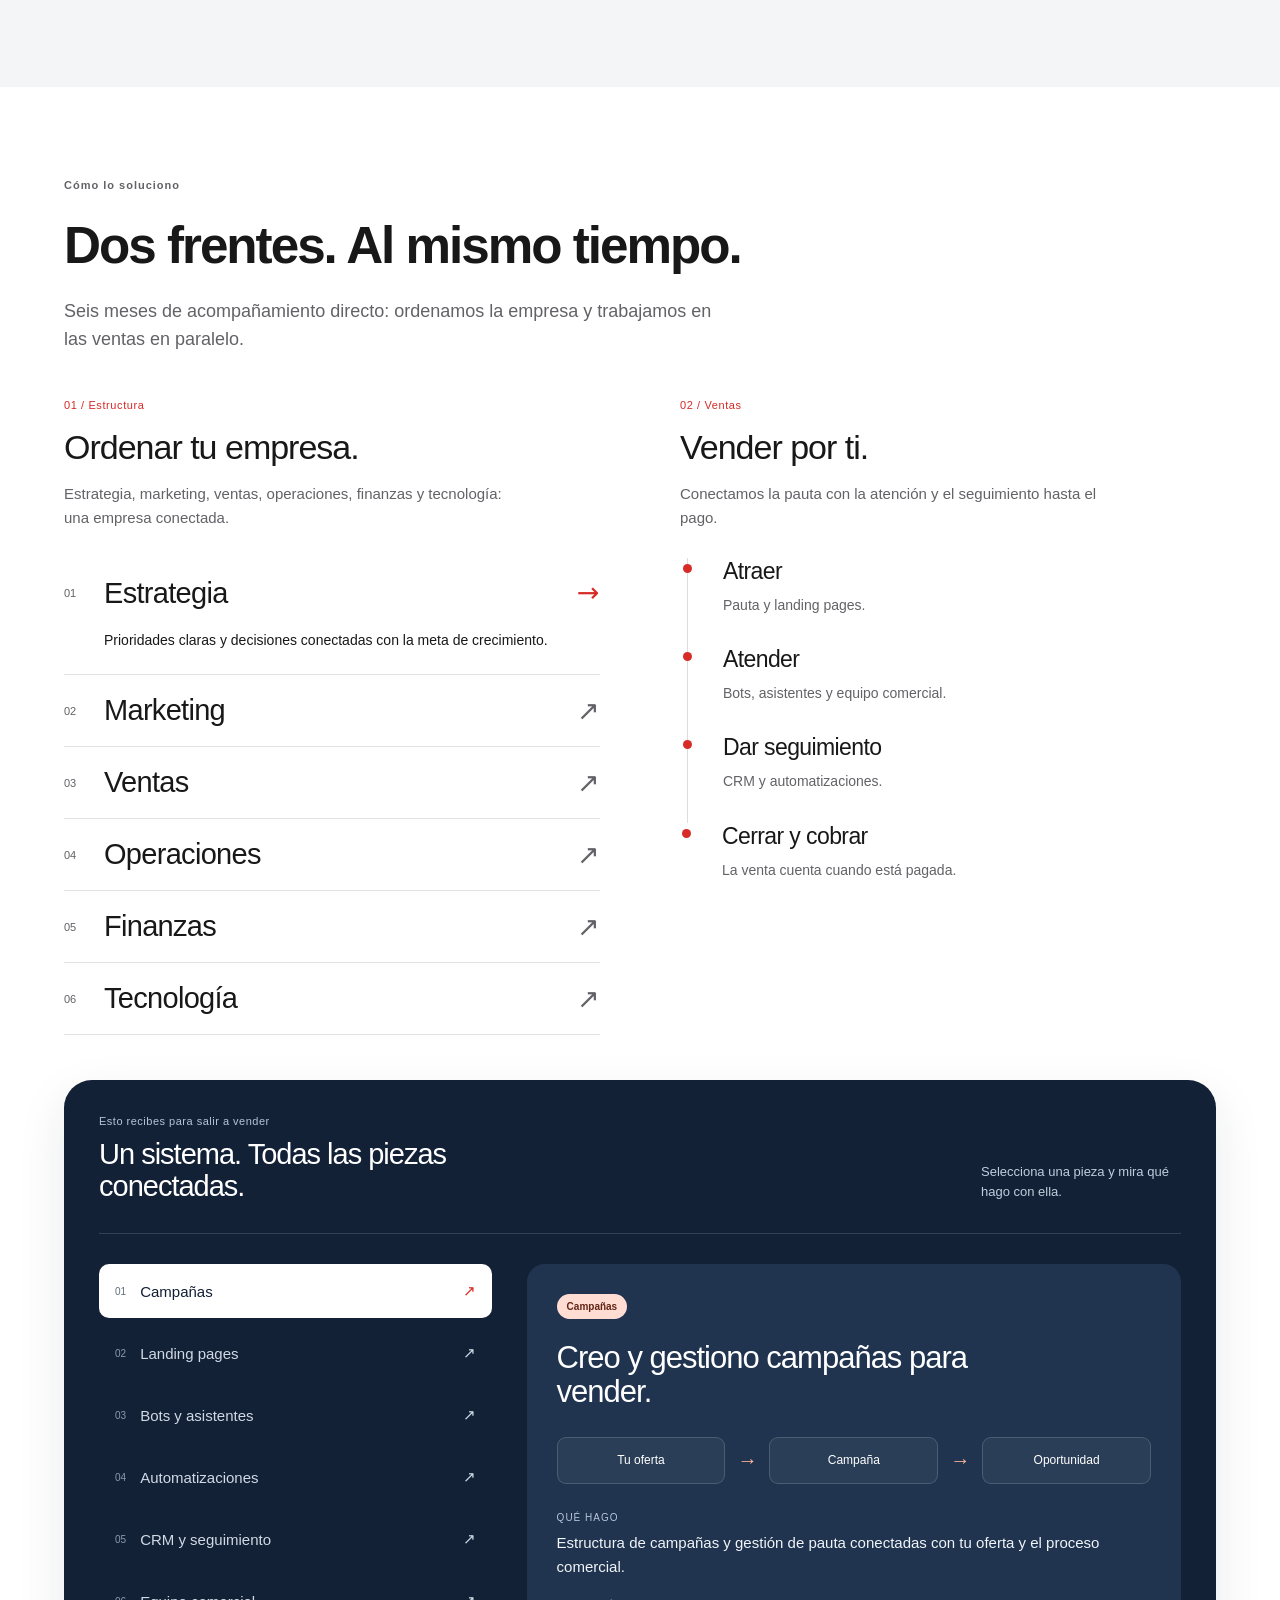
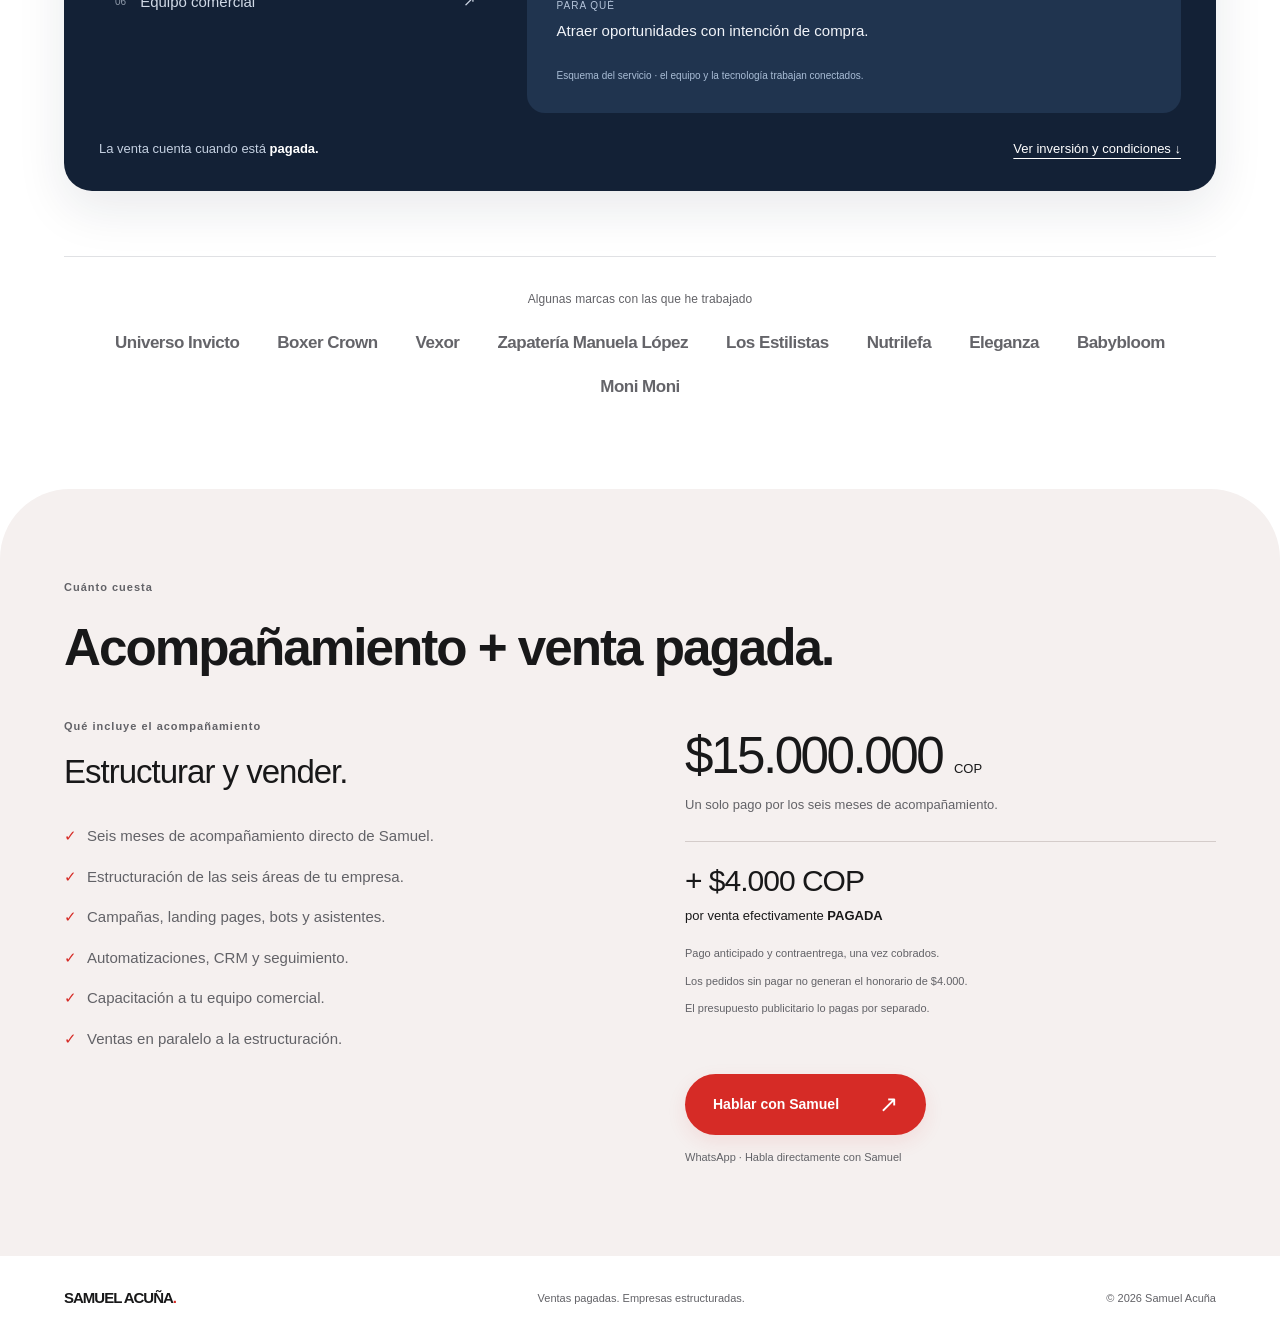
==== commit a9d5a00b: "Make the complete offer explicit and add an accessible interactive delivery explorer grounded in cla" ====
--- a/empresa.html
+++ b/empresa.html
@@ -6,13 +6,13 @@
 <title>Estructura tu empresa para crecer — Samuel Acuña</title>
 <meta content="Estructuramos tu empresa y vendemos por ti: seis meses por COP $15.000.000, más COP $4.000 por venta efectivamente pagada." name="description"/>
 <meta content="#111111" name="theme-color"/><meta content="website" property="og:type"/><meta content="es_CO" property="og:locale"/><meta content="Estructura tu empresa para crecer" property="og:title"/><meta content="Estructuramos tu empresa y vendemos por ti: seis meses por COP $15.000.000, más COP $4.000 por venta efectivamente pagada." property="og:description"/><meta content="https://Samuelacuna12.github.io/samuel-acuna-consultoria/social.png" property="og:image"/><meta content="https://samuelacuna12.github.io/samuel-acuna-consultoria/empresa.html" property="og:url"/>
-<meta content="summary_large_image" name="twitter:card"/><link href="https://samuelacuna12.github.io/samuel-acuna-consultoria/empresa.html" rel="canonical"/><link href="favicon.svg" rel="icon" type="image/svg+xml"/><link href="styles.css?v=coherencia-20261030" rel="stylesheet"/><script defer="" src="app.js?v=clear-four-20261030"></script>
+<meta content="summary_large_image" name="twitter:card"/><link href="https://samuelacuna12.github.io/samuel-acuna-consultoria/empresa.html" rel="canonical"/><link href="favicon.svg" rel="icon" type="image/svg+xml"/><link href="styles.css?v=oferta-completa-20261030" rel="stylesheet"/><script defer="" src="app.js?v=oferta-completa-20261030"></script>
 </head>
-<body class="clear-site enterprise"><a class="skip" href="#contenido">Saltar al contenido</a><header class="header wrap"><a aria-label="Samuel Acuña, elegir servicio" class="brand" href="index.html">SAMUEL<br/>ACUÑA<span class="brand-dot">.</span></a><nav aria-label="Navegación principal"><a href="#quien">Quién soy</a><a href="#problemas">Qué soluciono</a><a href="#metodo">Cómo</a><a href="#inversion">Inversión</a></nav></header><main id="contenido"><section class="route-hero wrap portrait-hero" id="quien"><span class="section-kicker hero-kicker">01 · Quién soy</span><a class="back" href="index.html">← Volver a las dos opciones</a><div class="portrait-layout"><div class="portrait-copy"><div class="eyebrow">Soy Samuel Acuña · estrategia, ventas y operación</div><h1>Tu empresa vende sin depender de ti.</h1><div class="route-lead"><p class="hero-audience">Para productores e importadores que quieren estructurar su empresa.</p><p>Estructuramos tu negocio para crecer.<br/><strong>Mientras lo hacemos, vendemos por ti.</strong></p><div><a class="button" href="https://wa.me/573000357484?text=Hola%20Samuel.%20Quiero%20estructurar%20mi%20empresa%20para%20crecer.%20" rel="noopener noreferrer" target="_blank">Hablar con Samuel <span aria-hidden="true">↗</span></a><p class="contact-note">WhatsApp · Habla directamente con Samuel</p></div></div></div><figure class="portrait"><img alt="Samuel Acuña" decoding="async" fetchpriority="high" height="1100" src="samuel-acuna.webp" width="1100"/><figcaption>Samuel Acuña <span>Ventas · estrategia · operación</span></figcaption></figure></div><section class="trajectory"><div class="wrap"><p class="section-kicker">La experiencia detrás del acompañamiento</p><div class="trajectory-grid"><div><strong>USD +20 <span>millones</span></strong><p>de facturación conjunta de los negocios con los que he trabajado</p></div><div><strong>15.000–20.000</strong><p>productos vendidos al mes en operaciones en las que he trabajado</p></div><div class="trajectory-brands"><strong>+200 <span>marcas</span></strong><p>con las que he trabajado</p></div></div></div></section></section><section class="chapter chapter-problemas" id="problemas"><div class="wrap"><span class="section-kicker">Qué soluciono</span><h2 class="chapter-title">Tu empresa no debería depender de ti para todo.</h2><div class="pain-rows"><article><span>01</span><div><h3>Todo pasa por ti.</h3></div></article><article><span>02</span><div><h3>Más ventas. Más incendios.</h3></div></article><article><span>03</span><div><h3>Facturas más. No sabes cuánto queda.</h3></div></article><article><span>04</span><div><h3>Cada área va por su lado.</h3></div></article></div><p class="chapter-bridge">Eso es lo que trabajamos contigo en el siguiente bloque.</p></div></section><section class="chapter chapter-metodo" id="metodo"><div class="wrap"><span class="section-kicker">Cómo lo soluciono</span><h2 class="chapter-title">Dos frentes. Al mismo tiempo.</h2><p class="section-intro">Seis meses de acompañamiento directo: ordenamos la empresa y trabajamos en las ventas en paralelo.</p><div class="method-fronts"><div><span class="front-number">01 / Estructura</span><h3>Ordenar tu empresa.</h3><p class="front-intro">Trabajamos estas seis áreas como un solo negocio.</p><div class="pillars">
+<body class="clear-site enterprise"><a class="skip" href="#contenido">Saltar al contenido</a><header class="header wrap"><a aria-label="Samuel Acuña, elegir servicio" class="brand" href="index.html">SAMUEL<br/>ACUÑA<span class="brand-dot">.</span></a><nav aria-label="Navegación principal"><a href="#quien">Quién soy</a><a href="#problemas">Qué soluciono</a><a href="#metodo">Cómo</a><a href="#inversion">Inversión</a></nav></header><main id="contenido"><section class="route-hero wrap portrait-hero" id="quien"><span class="section-kicker hero-kicker">01 · Quién soy</span><a class="back" href="index.html">← Volver a las dos opciones</a><div class="portrait-layout"><div class="portrait-copy"><div class="eyebrow">Samuel Acuña · estructuración empresarial + ventas</div><h1>Estructuramos tu empresa. Y vendemos por ti.</h1><div class="route-lead"><p class="hero-audience">Para productores e importadores que quieren preparar su empresa para facturar más de mil millones al mes.</p><p>Seis meses de acompañamiento directo en estrategia, marketing, ventas, operaciones, finanzas y tecnología. En paralelo, trabajamos en campañas, landings, bots y seguimiento para vender por ti.</p><ul aria-label="Incluye" class="hero-deliverables"><li>Campañas</li><li>Landing pages</li><li>Bots</li><li>Automatizaciones</li><li>CRM + seguimiento</li><li>Capacitación comercial</li></ul><div><a class="button" href="https://wa.me/573000357484?text=Hola%20Samuel.%20Quiero%20estructurar%20mi%20empresa%20para%20crecer.%20" rel="noopener noreferrer" target="_blank">Hablemos de mi negocio <span aria-hidden="true">↗</span></a><p class="contact-note">WhatsApp · Habla directamente con Samuel</p></div></div></div><figure class="portrait"><img alt="Samuel Acuña" decoding="async" fetchpriority="high" height="1100" src="samuel-acuna.webp" width="1100"/><figcaption>Samuel Acuña <span>Ventas · estrategia · operación</span></figcaption></figure></div><section class="trajectory"><div class="wrap"><p class="section-kicker">La experiencia detrás del acompañamiento</p><div class="trajectory-grid"><div><strong>USD +20 <span>millones</span></strong><p>de facturación conjunta de los negocios con los que he trabajado</p></div><div><strong>15.000–20.000</strong><p>productos vendidos al mes en operaciones en las que he trabajado</p></div><div class="trajectory-brands"><strong>+200 <span>marcas</span></strong><p>con las que he trabajado</p></div></div></div></section></section><section class="chapter chapter-problemas" id="problemas"><div class="wrap"><span class="section-kicker">Qué soluciono</span><h2 class="chapter-title">Tu empresa no debería depender de ti para todo.</h2><div class="pain-rows"><article><span>01</span><div><h3>Todo pasa por ti.</h3></div></article><article><span>02</span><div><h3>Más ventas. Más incendios.</h3></div></article><article><span>03</span><div><h3>Facturas más. No sabes cuánto queda.</h3></div></article><article><span>04</span><div><h3>Cada área va por su lado.</h3></div></article></div><p class="chapter-bridge">Eso es lo que trabajamos contigo en el siguiente bloque.</p></div></section><section class="chapter chapter-metodo" id="metodo"><div class="wrap"><span class="section-kicker">Cómo lo soluciono</span><h2 class="chapter-title">Dos frentes. Al mismo tiempo.</h2><p class="section-intro">Seis meses de acompañamiento directo: ordenamos la empresa y trabajamos en las ventas en paralelo.</p><div class="method-fronts"><div><span class="front-number">01 / Estructura</span><h3>Ordenar tu empresa.</h3><p class="front-intro">Estrategia, marketing, ventas, operaciones, finanzas y tecnología: una empresa conectada.</p><div class="pillars">
 <details name="pilares" open=""><summary><span>01</span><h4>Estrategia</h4><b aria-hidden="true">↗</b></summary><div class="pillar-panel"><span class="panel-label">DIRECCIÓN ANTES DE ACELERAR</span><p>Prioridades claras y decisiones conectadas con la meta de crecimiento.</p></div></details>
 <details name="pilares"><summary><span>02</span><h4>Marketing</h4><b aria-hidden="true">↗</b></summary><div class="pillar-panel"><span class="panel-label">DE LA ATENCIÓN A LA OPORTUNIDAD</span><p>Propuesta de valor y captación alineadas con tu cliente y tu capacidad.</p></div></details>
 <details name="pilares"><summary><span>03</span><h4>Ventas</h4><b aria-hidden="true">↗</b></summary><div class="pillar-panel"><span class="panel-label">UN PROCESO QUE EL EQUIPO ENTIENDA</span><p>Atención, seguimiento y cierre: un proceso claro para el equipo.</p></div></details>
 <details name="pilares"><summary><span>04</span><h4>Operaciones</h4><b aria-hidden="true">↗</b></summary><div class="pillar-panel"><span class="panel-label">SOSTENER LO QUE VENDES</span><p>Detectar cuellos de botella y cumplir lo que vendes.</p></div></details>
 <details name="pilares"><summary><span>05</span><h4>Finanzas</h4><b aria-hidden="true">↗</b></summary><div class="pillar-panel"><span class="panel-label">CRECER CON CRITERIO ECONÓMICO</span><p>Costos, márgenes y flujo de caja para decidir con criterio.</p></div></details>
 <details name="pilares"><summary><span>06</span><h4>Tecnología</h4><b aria-hidden="true">↗</b></summary><div class="pillar-panel"><span class="panel-label">HERRAMIENTAS AL SERVICIO DEL NEGOCIO</span><p>Automatizaciones e IA para conectar información y reducir tareas repetitivas.</p></div></details>
-</div></div><div><span class="front-number">02 / Ventas</span><h3>Vender por ti.</h3><p class="front-intro">Conectamos la pauta con la atención y el seguimiento hasta el pago.</p><ol class="selling-route"><li><strong>Atraer</strong><span>Pauta y landing pages.</span></li><li><strong>Atender</strong><span>Bots, asistentes y equipo comercial.</span></li><li><strong>Dar seguimiento</strong><span>CRM y automatizaciones.</span></li><li><strong>Cerrar y cobrar</strong><span>La venta cuenta cuando está pagada.</span></li></ol></div></div><div class="client-proof"><p class="proof-label">Algunas marcas con las que he trabajado</p><div class="client-names"><span>Universo Invicto</span><span>Boxer Crown</span><span>Vexor</span><span>Zapatería Manuela López</span><span>Los Estilistas</span><span>Nutrilefa</span><span>Eleganza</span><span>Babybloom</span><span>Moni Moni</span></div></div></div></section><section class="chapter chapter-inversion" id="inversion"><div class="wrap"><span class="section-kicker">Cuánto cuesta</span><h2 class="chapter-title">Acompañamiento + venta pagada.</h2><div class="business-price"><div><span class="micro">Qué incluye el acompañamiento</span><h3>Estructurar y vender.</h3><ul class="scan-list offer-includes"><li>Seis meses de acompañamiento directo de Samuel.</li><li>Trabajo sobre las seis áreas de tu empresa.</li><li>Ventas en paralelo a la estructuración.</li></ul></div><div><p class="price">$15.000.000 <small>COP</small></p><p class="one-payment">Un solo pago por los seis meses de acompañamiento.</p><div class="fee"><strong>+ $4.000 COP</strong><span>por venta efectivamente <b>PAGADA</b></span></div><p class="contact-note"><span>Pago anticipado y contraentrega, una vez cobrados.</span><span>Los pedidos sin pagar no generan el honorario de $4.000.</span><span>El presupuesto publicitario lo pagas por separado.</span></p><br/><a class="button" href="https://wa.me/573000357484?text=Hola%20Samuel.%20Quiero%20estructurar%20mi%20empresa%20para%20crecer.%20" rel="noopener noreferrer" target="_blank">Hablar con Samuel <span aria-hidden="true">↗</span></a><p class="contact-note">WhatsApp · Habla directamente con Samuel</p></div></div></div></section></main><footer class="wrap"><a class="brand" href="index.html">SAMUEL ACUÑA<span class="brand-dot">.</span></a><p>Ventas pagadas. Empresas estructuradas.</p><span>© <span id="year">2026</span> Samuel Acuña</span></footer></body></html>+</div></div><div><span class="front-number">02 / Ventas</span><h3>Vender por ti.</h3><p class="front-intro">Conectamos la pauta con la atención y el seguimiento hasta el pago.</p><ol class="selling-route"><li><strong>Atraer</strong><span>Pauta y landing pages.</span></li><li><strong>Atender</strong><span>Bots, asistentes y equipo comercial.</span></li><li><strong>Dar seguimiento</strong><span>CRM y automatizaciones.</span></li><li><strong>Cerrar y cobrar</strong><span>La venta cuenta cuando está pagada.</span></li></ol></div></div><div class="offer-explorer"><div class="explorer-top"><div><span class="explorer-kicker">Esto recibes para salir a vender</span><h3>Un sistema. Todas las piezas conectadas.</h3></div><p>Selecciona una pieza y mira qué hago con ella.</p></div><div class="explorer-body"><div aria-label="Entregables del sistema de ventas" aria-orientation="vertical" class="offer-tabs" role="tablist"><button aria-controls="offer-panel-0" aria-selected="true" id="offer-tab-0" role="tab" tabindex="0"><span>01</span>Campañas<b aria-hidden="true">↗</b></button><button aria-controls="offer-panel-1" aria-selected="false" id="offer-tab-1" role="tab" tabindex="-1"><span>02</span>Landing pages<b aria-hidden="true">↗</b></button><button aria-controls="offer-panel-2" aria-selected="false" id="offer-tab-2" role="tab" tabindex="-1"><span>03</span>Bots y asistentes<b aria-hidden="true">↗</b></button><button aria-controls="offer-panel-3" aria-selected="false" id="offer-tab-3" role="tab" tabindex="-1"><span>04</span>Automatizaciones<b aria-hidden="true">↗</b></button><button aria-controls="offer-panel-4" aria-selected="false" id="offer-tab-4" role="tab" tabindex="-1"><span>05</span>CRM y seguimiento<b aria-hidden="true">↗</b></button><button aria-controls="offer-panel-5" aria-selected="false" id="offer-tab-5" role="tab" tabindex="-1"><span>06</span>Equipo comercial<b aria-hidden="true">↗</b></button></div><div class="offer-panels"><div aria-labelledby="offer-tab-0" id="offer-panel-0" role="tabpanel" tabindex="0"><span class="panel-tag">Campañas</span><h4>Creo y gestiono campañas para vender.</h4><div aria-label="Tu oferta → Campaña → Oportunidad" class="service-flow"><span>Tu oferta</span><b aria-hidden="true">→</b><span>Campaña</span><b aria-hidden="true">→</b><span>Oportunidad</span></div><dl><dt>Qué hago</dt><dd>Estructura de campañas y gestión de pauta conectadas con tu oferta y el proceso comercial.</dd><dt>Para qué</dt><dd>Atraer oportunidades con intención de compra.</dd></dl><p class="diagram-note">Esquema del servicio · el equipo y la tecnología trabajan conectados.</p></div><div aria-labelledby="offer-tab-1" hidden="" id="offer-panel-1" role="tabpanel" tabindex="0"><span class="panel-tag">Landing pages</span><h4>Construyo la página que recibe al cliente.</h4><div aria-label="Producto → Razones de compra → Acción" class="service-flow"><span>Producto</span><b aria-hidden="true">→</b><span>Razones de compra</span><b aria-hidden="true">→</b><span>Acción</span></div><dl><dt>Qué hago</dt><dd>Presento el producto, sus razones de compra y una acción clara para continuar la venta.</dd><dt>Para qué</dt><dd>Que el clic llegue a una propuesta que se entiende.</dd></dl><p class="diagram-note">Esquema del servicio · el equipo y la tecnología trabajan conectados.</p></div><div aria-labelledby="offer-tab-2" hidden="" id="offer-panel-2" role="tabpanel" tabindex="0"><span class="panel-tag">Bots y asistentes</span><h4>Preparo la atención de las conversaciones.</h4><div aria-label="Pregunta → Respuesta → Equipo comercial" class="service-flow"><span>Pregunta</span><b aria-hidden="true">→</b><span>Respuesta</span><b aria-hidden="true">→</b><span>Equipo comercial</span></div><dl><dt>Qué hago</dt><dd>Implemento bots y asistentes que responden, orientan y apoyan la continuidad con el equipo.</dd><dt>Para qué</dt><dd>Que una oportunidad no se quede esperando una primera respuesta.</dd></dl><p class="diagram-note">Esquema del servicio · el equipo y la tecnología trabajan conectados.</p></div><div aria-labelledby="offer-tab-3" hidden="" id="offer-panel-3" role="tabpanel" tabindex="0"><span class="panel-tag">Automatizaciones</span><h4>Conecto acciones que hoy se hacen a mano.</h4><div aria-label="Evento → Automatización → Siguiente acción" class="service-flow"><span>Evento</span><b aria-hidden="true">→</b><span>Automatización</span><b aria-hidden="true">→</b><span>Siguiente acción</span></div><dl><dt>Qué hago</dt><dd>Configuro automatizaciones entre las herramientas del proceso para que las oportunidades tengan continuidad.</dd><dt>Para qué</dt><dd>Reducir tareas repetitivas y sostener el seguimiento.</dd></dl><p class="diagram-note">Esquema del servicio · el equipo y la tecnología trabajan conectados.</p></div><div aria-labelledby="offer-tab-4" hidden="" id="offer-panel-4" role="tabpanel" tabindex="0"><span class="panel-tag">CRM y seguimiento</span><h4>Organizo las oportunidades hasta el pago.</h4><div aria-label="Oportunidad → Seguimiento → Venta pagada" class="service-flow"><span>Oportunidad</span><b aria-hidden="true">→</b><span>Seguimiento</span><b aria-hidden="true">→</b><span>Venta pagada</span></div><dl><dt>Qué hago</dt><dd>Implemento CRM y seguimiento para saber qué conversación sigue abierta y qué venta está efectivamente pagada.</dd><dt>Para qué</dt><dd>Que el contacto no desaparezca después del primer mensaje.</dd></dl><p class="diagram-note">Esquema del servicio · el equipo y la tecnología trabajan conectados.</p></div><div aria-labelledby="offer-tab-5" hidden="" id="offer-panel-5" role="tabpanel" tabindex="0"><span class="panel-tag">Equipo comercial</span><h4>Capacito a tu equipo para atender y cerrar.</h4><div aria-label="Atender → Dar seguimiento → Cerrar" class="service-flow"><span>Atender</span><b aria-hidden="true">→</b><span>Dar seguimiento</span><b aria-hidden="true">→</b><span>Cerrar</span></div><dl><dt>Qué hago</dt><dd>Trabajo la capacitación del equipo comercial del cliente para aprovechar las oportunidades que llegan.</dd><dt>Para qué</dt><dd>Que la pauta, la tecnología y los vendedores trabajen juntos.</dd></dl><p class="diagram-note">Esquema del servicio · el equipo y la tecnología trabajan conectados.</p></div></div></div><div class="explorer-bottom"><span>La venta cuenta cuando está <strong>pagada.</strong></span><a href="#inversion">Ver inversión y condiciones ↓</a></div></div><div class="client-proof"><p class="proof-label">Algunas marcas con las que he trabajado</p><div class="client-names"><span>Universo Invicto</span><span>Boxer Crown</span><span>Vexor</span><span>Zapatería Manuela López</span><span>Los Estilistas</span><span>Nutrilefa</span><span>Eleganza</span><span>Babybloom</span><span>Moni Moni</span></div></div></div></section><section class="chapter chapter-inversion" id="inversion"><div class="wrap"><span class="section-kicker">Cuánto cuesta</span><h2 class="chapter-title">Acompañamiento + venta pagada.</h2><div class="business-price"><div><span class="micro">Qué incluye el acompañamiento</span><h3>Estructurar y vender.</h3><ul class="scan-list offer-includes"><li>Seis meses de acompañamiento directo de Samuel.</li><li>Estructuración de las seis áreas de tu empresa.</li><li>Campañas, landing pages, bots y asistentes.</li><li>Automatizaciones, CRM y seguimiento.</li><li>Capacitación a tu equipo comercial.</li><li>Ventas en paralelo a la estructuración.</li></ul></div><div><p class="price">$15.000.000 <small>COP</small></p><p class="one-payment">Un solo pago por los seis meses de acompañamiento.</p><div class="fee"><strong>+ $4.000 COP</strong><span>por venta efectivamente <b>PAGADA</b></span></div><p class="contact-note"><span>Pago anticipado y contraentrega, una vez cobrados.</span><span>Los pedidos sin pagar no generan el honorario de $4.000.</span><span>El presupuesto publicitario lo pagas por separado.</span></p><br/><a class="button" href="https://wa.me/573000357484?text=Hola%20Samuel.%20Quiero%20estructurar%20mi%20empresa%20para%20crecer.%20" rel="noopener noreferrer" target="_blank">Hablar con Samuel <span aria-hidden="true">↗</span></a><p class="contact-note">WhatsApp · Habla directamente con Samuel</p></div></div></div></section></main><footer class="wrap"><a class="brand" href="index.html">SAMUEL ACUÑA<span class="brand-dot">.</span></a><p>Ventas pagadas. Empresas estructuradas.</p><span>© <span id="year">2026</span> Samuel Acuña</span></footer></body></html>
--- a/styles.css
+++ b/styles.css
@@ -3,3 +3,6 @@
 @media(prefers-reduced-motion:reduce){html{scroll-behavior:auto}*,*:before,*:after{animation:none!important;transition:none!important}}
 /* One narrative task per chapter, with a clear pair of parallel workstreams. */
 .hero-audience{font-size:13px!important;line-height:1.6!important;color:var(--muted);margin-bottom:13px!important;max-width:480px}.pain-rows{display:grid;grid-template-columns:1fr 1fr;gap:32px 55px}.pain-rows article{display:flex;align-items:flex-start;gap:20px;padding:8px 0}.pain-rows article>span{font-size:18px;min-width:28px;padding-top:5px}.pain-rows h3{max-width:480px;font-size:28px}.chapter-bridge{margin-top:40px;color:var(--muted);font-size:15px;line-height:1.6}.method-fronts{display:grid;grid-template-columns:1fr 1fr;gap:80px;margin-top:45px}.front-number{font-size:11px;color:var(--red);letter-spacing:.6px;display:block;margin-bottom:18px}.method-fronts h3{font-size:34px;letter-spacing:-1px;font-weight:500;line-height:1.1;margin-bottom:15px}.front-intro{font-size:15px;color:var(--muted);line-height:1.6;max-width:440px;margin-bottom:28px}.method-fronts .pillars h4{font-size:29px;letter-spacing:-.7px}.method-fronts .pillars summary{padding:19px 0;gap:15px}.method-fronts .pillar-panel{display:block;padding:0 0 22px 40px}.method-fronts .panel-label{display:none}.method-fronts .pillar-panel p{font-size:14px}.selling-route{list-style:none;counter-reset:route;margin:0;padding:0}.selling-route li{counter-increment:route;position:relative;padding:0 0 30px 35px;border-left:1px solid #ddd;margin-left:7px}.selling-route li:before{content:'';position:absolute;top:6px;left:-5px;background:var(--red);width:9px;height:9px;border-radius:50%}.selling-route li:last-child{border-left:0;padding-bottom:0}.selling-route strong{font-size:23px;font-weight:500;letter-spacing:-.6px;display:block;margin-bottom:9px}.selling-route span{color:var(--muted);font-size:14px;line-height:1.6;display:block}.chapter-metodo .client-proof{margin-top:65px;padding-top:35px;border-top:1px solid var(--line)}.chapter-metodo .client-names span{font-size:17px}.business-price .contact-note:first-of-type{margin-top:25px}@media(max-width:620px){.hero-audience{font-size:12px!important}.pain-rows{grid-template-columns:1fr;gap:25px}.pain-rows h3{font-size:25px}.pain-rows article{gap:14px}.chapter-bridge{font-size:14px;margin-top:30px}.method-fronts{grid-template-columns:1fr;gap:45px;margin-top:30px}.method-fronts h3{font-size:29px}.front-intro{font-size:14px}.front-number{margin-bottom:14px}.method-fronts .pillars h4{font-size:27px}.chapter-metodo .client-proof{margin-top:45px}.chapter-metodo .client-names span{font-size:15px}}
+.hero-deliverables{display:flex;flex-wrap:wrap;gap:8px 15px;padding:0;list-style:none;margin:0 0 26px;max-width:600px}.hero-deliverables li{font-size:12px;font-weight:500;line-height:1.6}.hero-deliverables li:before{content:'✓';margin-right:6px;color:var(--red)}.portrait-copy h1{font-size:clamp(40px,4.2vw,61px)}.route-lead>p:not(.hero-audience){font-size:17px;line-height:1.6}.offer-explorer{background:#132136;color:#fff;border-radius:28px;padding:35px;margin-top:45px;box-shadow:0 18px 50px #13213618}.explorer-top{display:flex;align-items:end;justify-content:space-between;gap:35px;padding-bottom:30px;border-bottom:1px solid #ffffff25}.explorer-kicker{font-size:11px;letter-spacing:.5px;color:#b7c4d7;display:block;margin-bottom:12px}.explorer-top h3{font-size:29px;font-weight:500;line-height:1.1;letter-spacing:-1px;max-width:450px}.explorer-top>p{font-size:13px;color:#c0cddd;max-width:200px;line-height:1.6}.explorer-body{display:grid;grid-template-columns: .9fr 1.5fr;gap:35px;padding-top:30px}.offer-tabs{display:flex;flex-direction:column;gap:8px}.offer-tabs button{font-family:inherit;font-size:15px;font-weight:500;background:transparent;color:#d0d9e6;border:0;border-radius:10px;display:flex;align-items:center;gap:14px;padding:16px;cursor:pointer;text-align:left;min-height:54px;transition:background-color 120ms ease-out,color 120ms ease-out}.offer-tabs button>span{font-size:10px;opacity:.65}.offer-tabs button>b{margin-left:auto;font-weight:400}.offer-tabs button[aria-selected=true]{background:#fff;color:#122035}.offer-tabs button:hover:not([aria-selected=true]){background:#ffffff12}.offer-tabs button:focus-visible,.offer-panels [role=tabpanel]:focus-visible{outline:3px solid #ff9c83;outline-offset:3px}.offer-panels{min-width:0;background:#20344f;border-radius:18px;padding:30px}.offer-panels [hidden]{display:none}.offer-panels [role=tabpanel]{animation:arrive 180ms ease-out}.panel-tag{display:inline-block;font-size:10px;padding:7px 10px;border-radius:30px;background:#ffddd2;color:#612415;font-weight:600;margin-bottom:22px}.offer-panels h4{font-size:31px;font-weight:500;line-height:1.1;letter-spacing:-1px;max-width:440px}.service-flow{display:flex;align-items:center;gap:12px;margin:28px 0}.service-flow>span{font-size:12px;font-weight:500;line-height:1.4;text-align:center;background:#ffffff0d;border:1px solid #ffffff28;border-radius:9px;padding:14px 10px;flex:1}.service-flow b{color:#ffb499;font-size:20px;font-weight:400}.offer-panels dl{margin:0}.offer-panels dt{font-size:10px;text-transform:uppercase;letter-spacing:1px;color:#b5c5db;margin:21px 0 8px}.offer-panels dd{margin:0;font-size:15px;line-height:1.6;color:#f1f4f9}.diagram-note{font-size:10px;color:#a9bdd6;line-height:1.5;margin-top:25px}.explorer-bottom{display:flex;justify-content:space-between;gap:25px;align-items:center;margin-top:28px;font-size:13px;color:#c4d0e1}.explorer-bottom strong{color:#fff}.explorer-bottom a{color:#fff;text-decoration:underline;text-underline-offset:5px}.offer-tabs button[aria-selected=true] b{color:var(--red)}@media(max-width:620px){.portrait-copy h1{font-size:39px}.route-lead>p:not(.hero-audience){font-size:16px}.hero-deliverables{gap:6px 14px}.hero-deliverables li{font-size:11px}.offer-explorer{padding:22px 18px;border-radius:22px;margin-left:-6px;margin-right:-6px}.explorer-top{display:block;padding-bottom:22px}.explorer-top h3{font-size:27px}.explorer-top>p{max-width:none;margin-top:14px;font-size:12px}.explorer-body{grid-template-columns:1fr;gap:20px;padding-top:22px}.offer-tabs{display:grid;grid-template-columns:1fr 1fr;gap:7px}.offer-tabs button{font-size:12px;min-height:55px;padding:10px;gap:7px}.offer-tabs button>span{display:none}.offer-tabs button>b{font-size:14px}.offer-panels{padding:23px 18px;border-radius:14px}.offer-panels h4{font-size:27px}.service-flow{gap:7px}.service-flow>span{font-size:10px;padding:12px 7px}.service-flow b{font-size:16px}.offer-panels dd{font-size:14px}.explorer-bottom{display:block;font-size:12px;line-height:1.6}.explorer-bottom a{display:block;margin-top:16px}.offer-tabs{scroll-margin-top:95px}}
+.choice-scope{color:var(--red);font-size:13px;font-weight:600;line-height:1.5;margin:-6px 0 21px;max-width:440px}
+@media(max-width:620px){.portrait{grid-row:auto}.hero-deliverables{margin-bottom:24px}.route-lead>p:not(.hero-audience){margin-bottom:18px}}
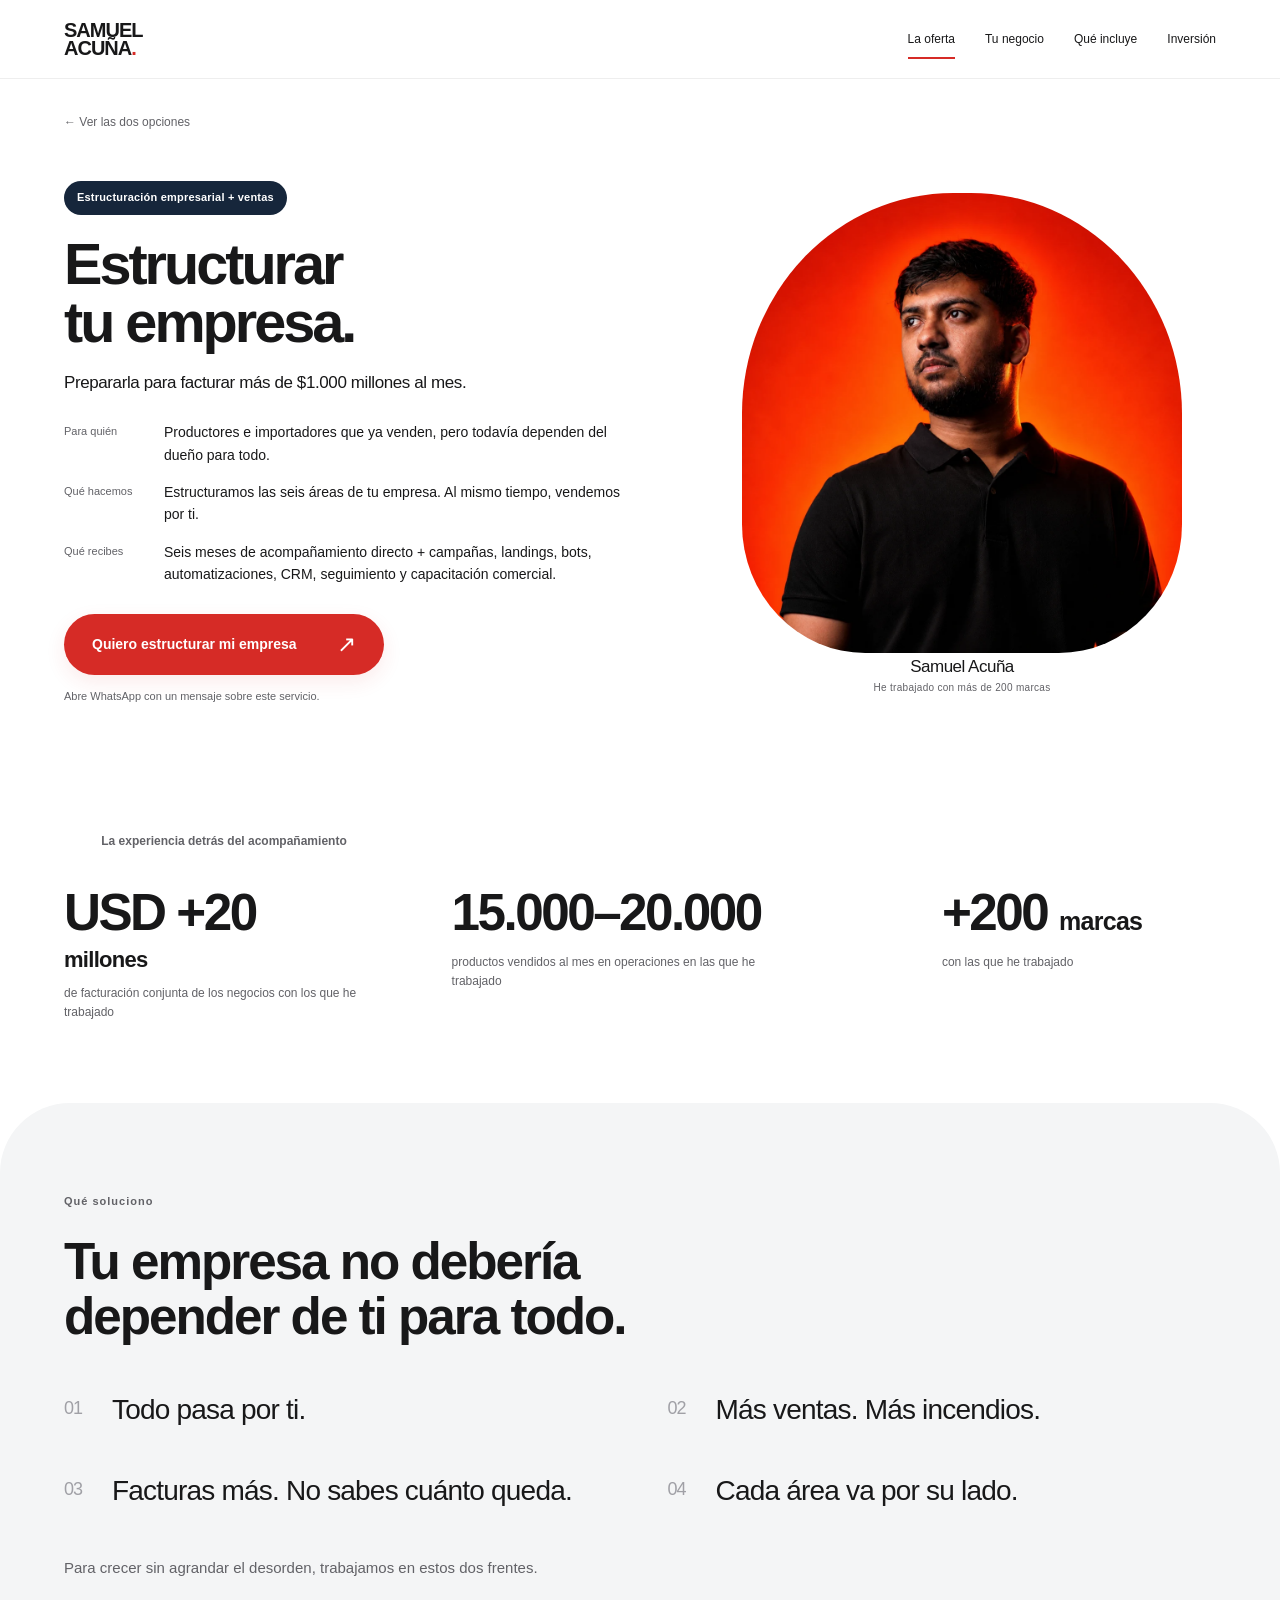
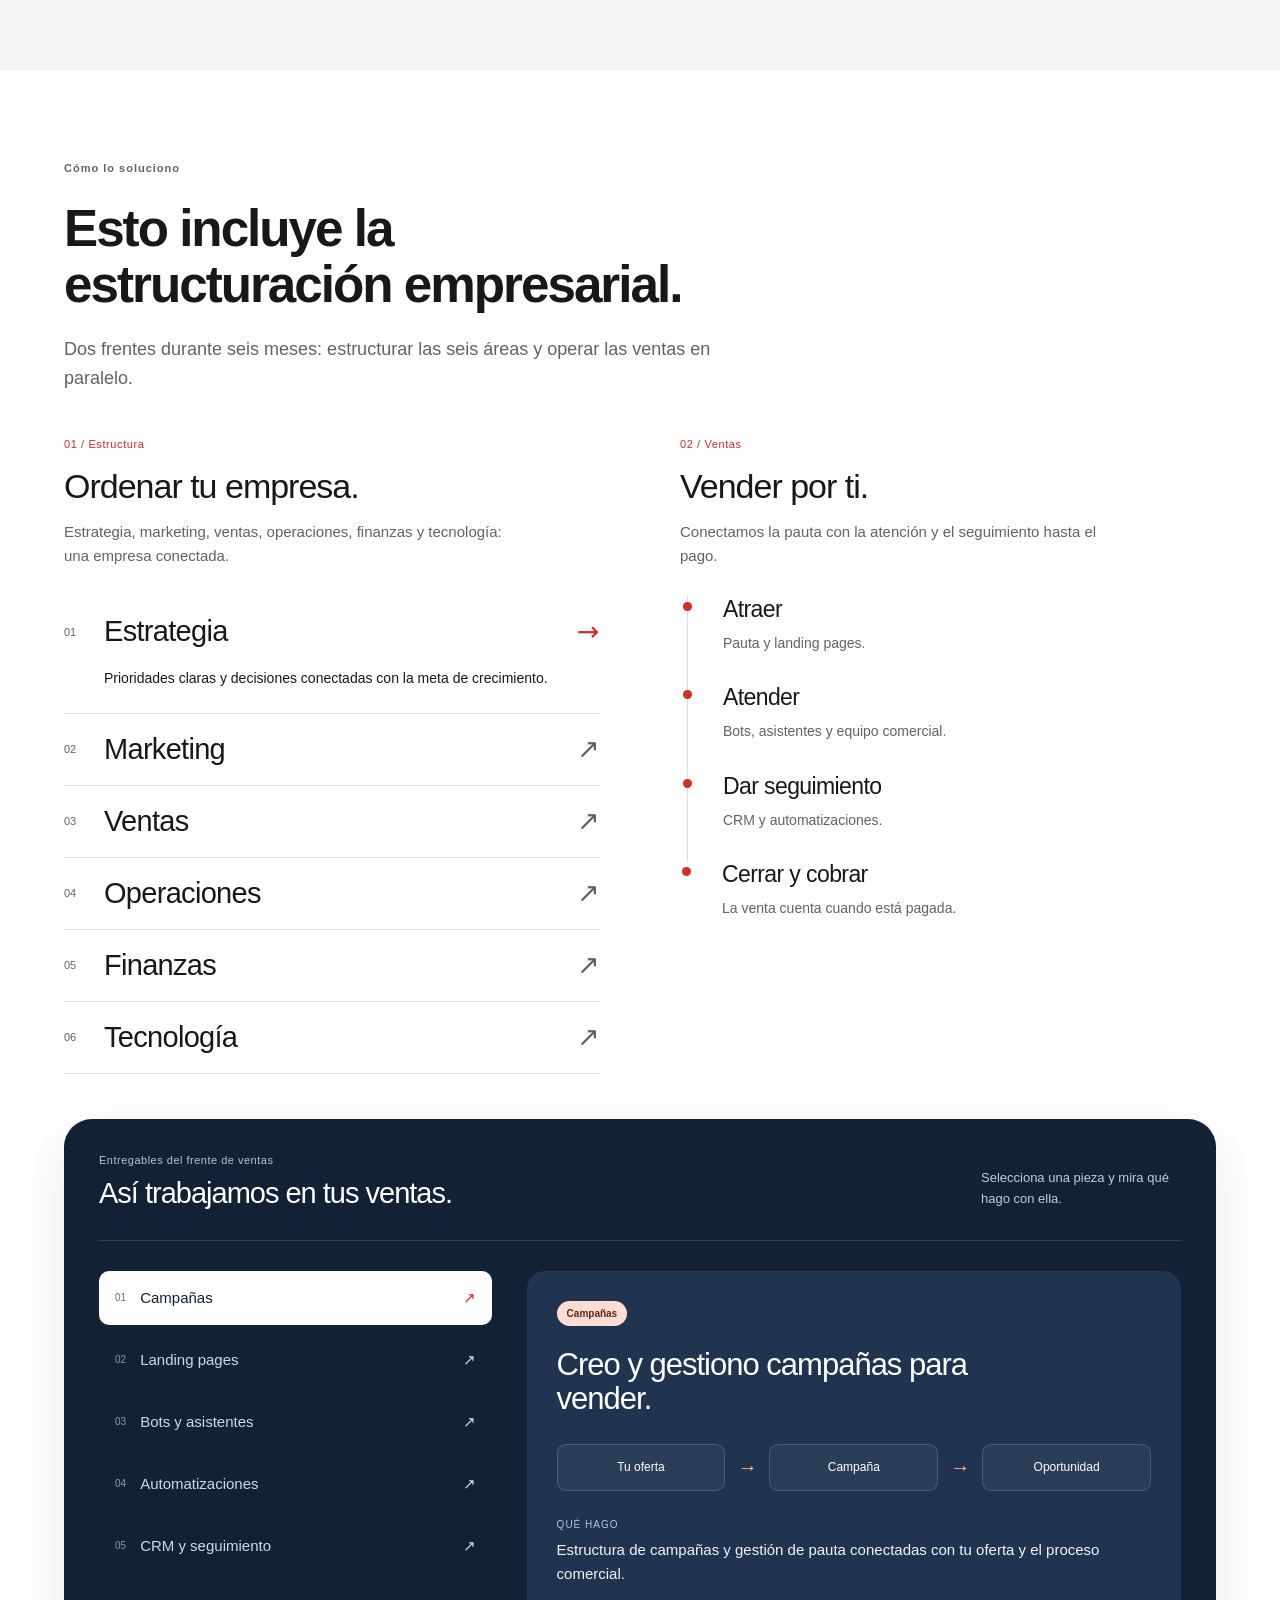
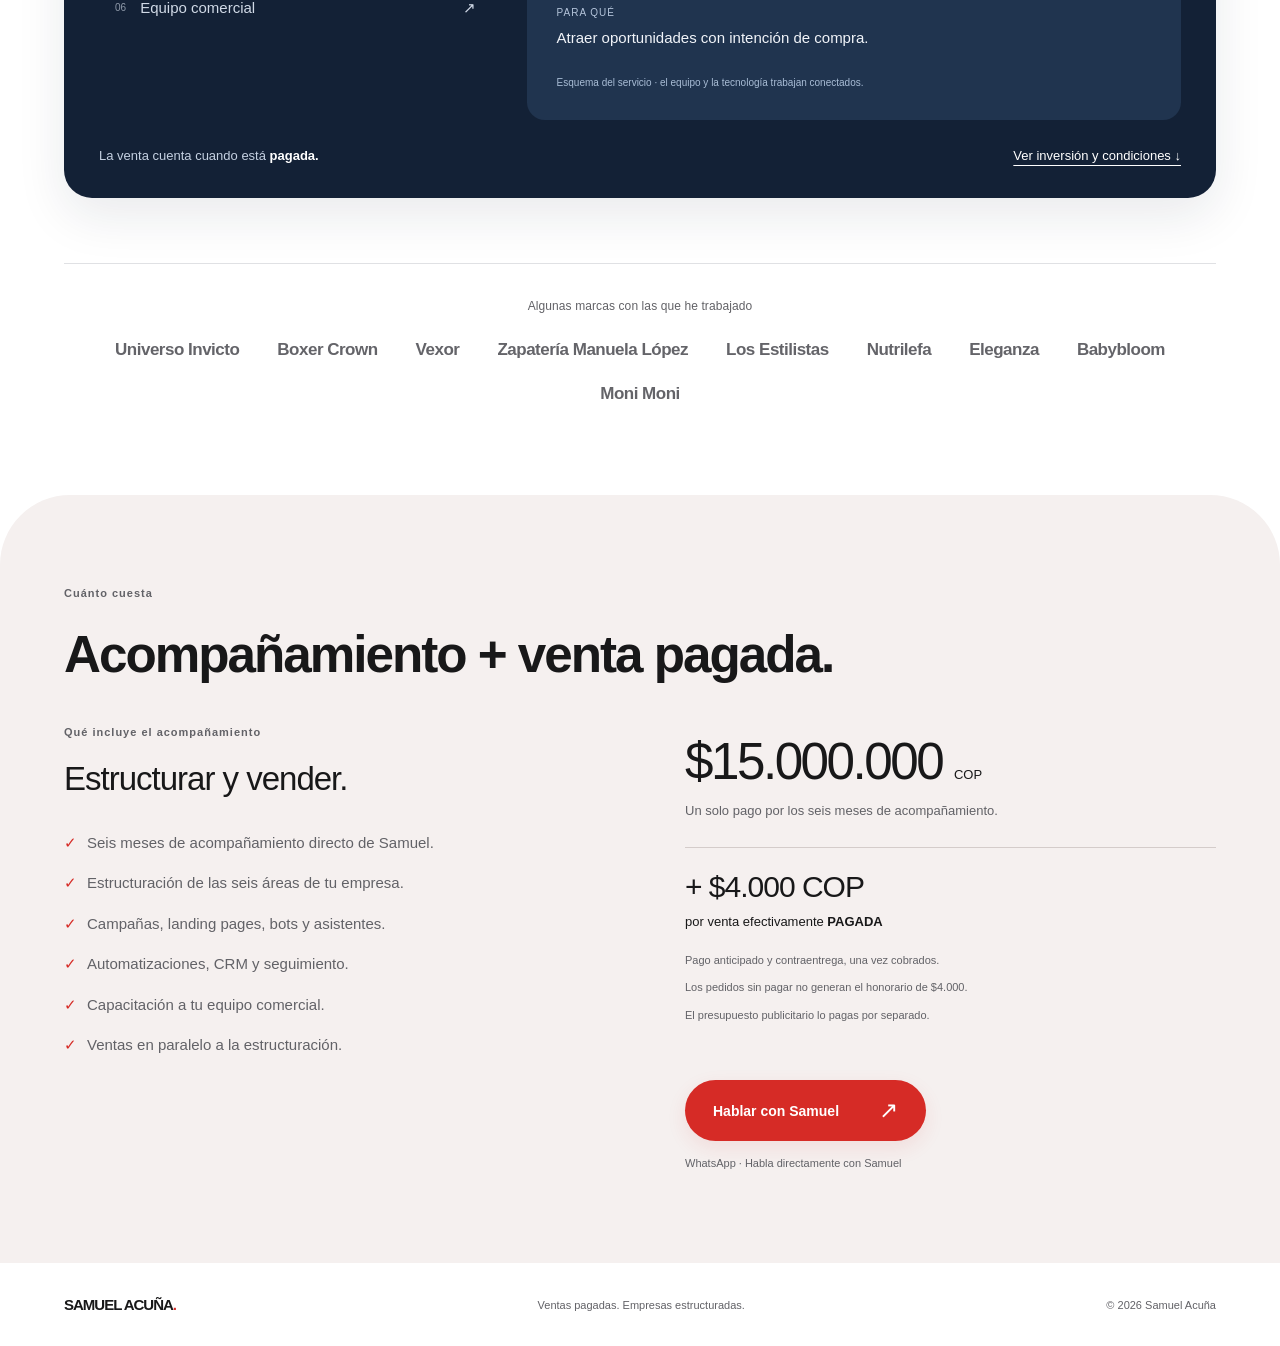
==== commit a22d100e: "Rebuild the entry and match each landing to its selected offer, audience, scope and WhatsApp action" ====
--- a/empresa.html
+++ b/empresa.html
@@ -6,13 +6,13 @@
 <title>Estructura tu empresa para crecer — Samuel Acuña</title>
 <meta content="Estructuramos tu empresa y vendemos por ti: seis meses por COP $15.000.000, más COP $4.000 por venta efectivamente pagada." name="description"/>
 <meta content="#111111" name="theme-color"/><meta content="website" property="og:type"/><meta content="es_CO" property="og:locale"/><meta content="Estructura tu empresa para crecer" property="og:title"/><meta content="Estructuramos tu empresa y vendemos por ti: seis meses por COP $15.000.000, más COP $4.000 por venta efectivamente pagada." property="og:description"/><meta content="https://Samuelacuna12.github.io/samuel-acuna-consultoria/social.png" property="og:image"/><meta content="https://samuelacuna12.github.io/samuel-acuna-consultoria/empresa.html" property="og:url"/>
-<meta content="summary_large_image" name="twitter:card"/><link href="https://samuelacuna12.github.io/samuel-acuna-consultoria/empresa.html" rel="canonical"/><link href="favicon.svg" rel="icon" type="image/svg+xml"/><link href="styles.css?v=oferta-completa-20261030" rel="stylesheet"/><script defer="" src="app.js?v=oferta-completa-20261030"></script>
+<meta content="summary_large_image" name="twitter:card"/><link href="https://samuelacuna12.github.io/samuel-acuna-consultoria/empresa.html" rel="canonical"/><link href="favicon.svg" rel="icon" type="image/svg+xml"/><link href="styles.css?v=recorrido-20261030" rel="stylesheet"/><script defer="" src="app.js?v=oferta-completa-20261030"></script>
 </head>
-<body class="clear-site enterprise"><a class="skip" href="#contenido">Saltar al contenido</a><header class="header wrap"><a aria-label="Samuel Acuña, elegir servicio" class="brand" href="index.html">SAMUEL<br/>ACUÑA<span class="brand-dot">.</span></a><nav aria-label="Navegación principal"><a href="#quien">Quién soy</a><a href="#problemas">Qué soluciono</a><a href="#metodo">Cómo</a><a href="#inversion">Inversión</a></nav></header><main id="contenido"><section class="route-hero wrap portrait-hero" id="quien"><span class="section-kicker hero-kicker">01 · Quién soy</span><a class="back" href="index.html">← Volver a las dos opciones</a><div class="portrait-layout"><div class="portrait-copy"><div class="eyebrow">Samuel Acuña · estructuración empresarial + ventas</div><h1>Estructuramos tu empresa. Y vendemos por ti.</h1><div class="route-lead"><p class="hero-audience">Para productores e importadores que quieren preparar su empresa para facturar más de mil millones al mes.</p><p>Seis meses de acompañamiento directo en estrategia, marketing, ventas, operaciones, finanzas y tecnología. En paralelo, trabajamos en campañas, landings, bots y seguimiento para vender por ti.</p><ul aria-label="Incluye" class="hero-deliverables"><li>Campañas</li><li>Landing pages</li><li>Bots</li><li>Automatizaciones</li><li>CRM + seguimiento</li><li>Capacitación comercial</li></ul><div><a class="button" href="https://wa.me/573000357484?text=Hola%20Samuel.%20Quiero%20estructurar%20mi%20empresa%20para%20crecer.%20" rel="noopener noreferrer" target="_blank">Hablemos de mi negocio <span aria-hidden="true">↗</span></a><p class="contact-note">WhatsApp · Habla directamente con Samuel</p></div></div></div><figure class="portrait"><img alt="Samuel Acuña" decoding="async" fetchpriority="high" height="1100" src="samuel-acuna.webp" width="1100"/><figcaption>Samuel Acuña <span>Ventas · estrategia · operación</span></figcaption></figure></div><section class="trajectory"><div class="wrap"><p class="section-kicker">La experiencia detrás del acompañamiento</p><div class="trajectory-grid"><div><strong>USD +20 <span>millones</span></strong><p>de facturación conjunta de los negocios con los que he trabajado</p></div><div><strong>15.000–20.000</strong><p>productos vendidos al mes en operaciones en las que he trabajado</p></div><div class="trajectory-brands"><strong>+200 <span>marcas</span></strong><p>con las que he trabajado</p></div></div></div></section></section><section class="chapter chapter-problemas" id="problemas"><div class="wrap"><span class="section-kicker">Qué soluciono</span><h2 class="chapter-title">Tu empresa no debería depender de ti para todo.</h2><div class="pain-rows"><article><span>01</span><div><h3>Todo pasa por ti.</h3></div></article><article><span>02</span><div><h3>Más ventas. Más incendios.</h3></div></article><article><span>03</span><div><h3>Facturas más. No sabes cuánto queda.</h3></div></article><article><span>04</span><div><h3>Cada área va por su lado.</h3></div></article></div><p class="chapter-bridge">Eso es lo que trabajamos contigo en el siguiente bloque.</p></div></section><section class="chapter chapter-metodo" id="metodo"><div class="wrap"><span class="section-kicker">Cómo lo soluciono</span><h2 class="chapter-title">Dos frentes. Al mismo tiempo.</h2><p class="section-intro">Seis meses de acompañamiento directo: ordenamos la empresa y trabajamos en las ventas en paralelo.</p><div class="method-fronts"><div><span class="front-number">01 / Estructura</span><h3>Ordenar tu empresa.</h3><p class="front-intro">Estrategia, marketing, ventas, operaciones, finanzas y tecnología: una empresa conectada.</p><div class="pillars">
+<body class="clear-site enterprise"><a class="skip" href="#contenido">Saltar al contenido</a><header class="header wrap"><a aria-label="Samuel Acuña, elegir servicio" class="brand" href="index.html?v=recorrido-20261030">SAMUEL<br/>ACUÑA<span class="brand-dot">.</span></a><nav aria-label="Navegación principal"><a href="#quien">La oferta</a><a href="#problemas">Tu negocio</a><a href="#metodo">Qué incluye</a><a href="#inversion">Inversión</a></nav></header><main id="contenido"><section class="route-hero wrap portrait-hero" id="quien"><span class="section-kicker hero-kicker">01 · Quién soy</span><a class="back" href="index.html?v=recorrido-20261030">← Ver las dos opciones</a><div class="portrait-layout"><div class="portrait-copy"><div class="eyebrow service-label service-enterprise">Estructuración empresarial + ventas</div><h1>Estructurar tu empresa.</h1><div class="route-lead"><p class="hero-goal">Prepararla para facturar más de $1.000 millones al mes.</p><dl class="hero-contract"><dt>Para quién</dt><dd>Productores e importadores que ya venden, pero todavía dependen del dueño para todo.</dd><dt>Qué hacemos</dt><dd>Estructuramos las seis áreas de tu empresa. Al mismo tiempo, vendemos por ti.</dd><dt>Qué recibes</dt><dd>Seis meses de acompañamiento directo + campañas, landings, bots, automatizaciones, CRM, seguimiento y capacitación comercial.</dd></dl><a class="button" href="https://wa.me/573000357484?text=Hola%20Samuel.%20Quiero%20estructurar%20mi%20empresa%20para%20crecer.%20" rel="noopener noreferrer" target="_blank">Quiero estructurar mi empresa <span aria-hidden="true">↗</span></a><p class="contact-note">Abre WhatsApp con un mensaje sobre este servicio.</p></div></div><figure class="portrait"><img alt="Samuel Acuña" decoding="async" fetchpriority="high" height="1100" src="samuel-acuna.webp" width="1100"/><figcaption>Samuel Acuña <span>He trabajado con más de 200 marcas</span></figcaption></figure></div><section class="trajectory"><div class="wrap"><p class="section-kicker">La experiencia detrás del acompañamiento</p><div class="trajectory-grid"><div><strong>USD +20 <span>millones</span></strong><p>de facturación conjunta de los negocios con los que he trabajado</p></div><div><strong>15.000–20.000</strong><p>productos vendidos al mes en operaciones en las que he trabajado</p></div><div class="trajectory-brands"><strong>+200 <span>marcas</span></strong><p>con las que he trabajado</p></div></div></div></section></section><section class="chapter chapter-problemas" id="problemas"><div class="wrap"><span class="section-kicker">Qué soluciono</span><h2 class="chapter-title">Tu empresa no debería depender de ti para todo.</h2><div class="pain-rows"><article><span>01</span><div><h3>Todo pasa por ti.</h3></div></article><article><span>02</span><div><h3>Más ventas. Más incendios.</h3></div></article><article><span>03</span><div><h3>Facturas más. No sabes cuánto queda.</h3></div></article><article><span>04</span><div><h3>Cada área va por su lado.</h3></div></article></div><p class="chapter-bridge">Para crecer sin agrandar el desorden, trabajamos en estos dos frentes.</p></div></section><section class="chapter chapter-metodo" id="metodo"><div class="wrap"><span class="section-kicker">Cómo lo soluciono</span><h2 class="chapter-title">Esto incluye la estructuración empresarial.</h2><p class="section-intro">Dos frentes durante seis meses: estructurar las seis áreas y operar las ventas en paralelo.</p><div class="method-fronts"><div><span class="front-number">01 / Estructura</span><h3>Ordenar tu empresa.</h3><p class="front-intro">Estrategia, marketing, ventas, operaciones, finanzas y tecnología: una empresa conectada.</p><div class="pillars">
 <details name="pilares" open=""><summary><span>01</span><h4>Estrategia</h4><b aria-hidden="true">↗</b></summary><div class="pillar-panel"><span class="panel-label">DIRECCIÓN ANTES DE ACELERAR</span><p>Prioridades claras y decisiones conectadas con la meta de crecimiento.</p></div></details>
 <details name="pilares"><summary><span>02</span><h4>Marketing</h4><b aria-hidden="true">↗</b></summary><div class="pillar-panel"><span class="panel-label">DE LA ATENCIÓN A LA OPORTUNIDAD</span><p>Propuesta de valor y captación alineadas con tu cliente y tu capacidad.</p></div></details>
 <details name="pilares"><summary><span>03</span><h4>Ventas</h4><b aria-hidden="true">↗</b></summary><div class="pillar-panel"><span class="panel-label">UN PROCESO QUE EL EQUIPO ENTIENDA</span><p>Atención, seguimiento y cierre: un proceso claro para el equipo.</p></div></details>
 <details name="pilares"><summary><span>04</span><h4>Operaciones</h4><b aria-hidden="true">↗</b></summary><div class="pillar-panel"><span class="panel-label">SOSTENER LO QUE VENDES</span><p>Detectar cuellos de botella y cumplir lo que vendes.</p></div></details>
 <details name="pilares"><summary><span>05</span><h4>Finanzas</h4><b aria-hidden="true">↗</b></summary><div class="pillar-panel"><span class="panel-label">CRECER CON CRITERIO ECONÓMICO</span><p>Costos, márgenes y flujo de caja para decidir con criterio.</p></div></details>
 <details name="pilares"><summary><span>06</span><h4>Tecnología</h4><b aria-hidden="true">↗</b></summary><div class="pillar-panel"><span class="panel-label">HERRAMIENTAS AL SERVICIO DEL NEGOCIO</span><p>Automatizaciones e IA para conectar información y reducir tareas repetitivas.</p></div></details>
-</div></div><div><span class="front-number">02 / Ventas</span><h3>Vender por ti.</h3><p class="front-intro">Conectamos la pauta con la atención y el seguimiento hasta el pago.</p><ol class="selling-route"><li><strong>Atraer</strong><span>Pauta y landing pages.</span></li><li><strong>Atender</strong><span>Bots, asistentes y equipo comercial.</span></li><li><strong>Dar seguimiento</strong><span>CRM y automatizaciones.</span></li><li><strong>Cerrar y cobrar</strong><span>La venta cuenta cuando está pagada.</span></li></ol></div></div><div class="offer-explorer"><div class="explorer-top"><div><span class="explorer-kicker">Esto recibes para salir a vender</span><h3>Un sistema. Todas las piezas conectadas.</h3></div><p>Selecciona una pieza y mira qué hago con ella.</p></div><div class="explorer-body"><div aria-label="Entregables del sistema de ventas" aria-orientation="vertical" class="offer-tabs" role="tablist"><button aria-controls="offer-panel-0" aria-selected="true" id="offer-tab-0" role="tab" tabindex="0"><span>01</span>Campañas<b aria-hidden="true">↗</b></button><button aria-controls="offer-panel-1" aria-selected="false" id="offer-tab-1" role="tab" tabindex="-1"><span>02</span>Landing pages<b aria-hidden="true">↗</b></button><button aria-controls="offer-panel-2" aria-selected="false" id="offer-tab-2" role="tab" tabindex="-1"><span>03</span>Bots y asistentes<b aria-hidden="true">↗</b></button><button aria-controls="offer-panel-3" aria-selected="false" id="offer-tab-3" role="tab" tabindex="-1"><span>04</span>Automatizaciones<b aria-hidden="true">↗</b></button><button aria-controls="offer-panel-4" aria-selected="false" id="offer-tab-4" role="tab" tabindex="-1"><span>05</span>CRM y seguimiento<b aria-hidden="true">↗</b></button><button aria-controls="offer-panel-5" aria-selected="false" id="offer-tab-5" role="tab" tabindex="-1"><span>06</span>Equipo comercial<b aria-hidden="true">↗</b></button></div><div class="offer-panels"><div aria-labelledby="offer-tab-0" id="offer-panel-0" role="tabpanel" tabindex="0"><span class="panel-tag">Campañas</span><h4>Creo y gestiono campañas para vender.</h4><div aria-label="Tu oferta → Campaña → Oportunidad" class="service-flow"><span>Tu oferta</span><b aria-hidden="true">→</b><span>Campaña</span><b aria-hidden="true">→</b><span>Oportunidad</span></div><dl><dt>Qué hago</dt><dd>Estructura de campañas y gestión de pauta conectadas con tu oferta y el proceso comercial.</dd><dt>Para qué</dt><dd>Atraer oportunidades con intención de compra.</dd></dl><p class="diagram-note">Esquema del servicio · el equipo y la tecnología trabajan conectados.</p></div><div aria-labelledby="offer-tab-1" hidden="" id="offer-panel-1" role="tabpanel" tabindex="0"><span class="panel-tag">Landing pages</span><h4>Construyo la página que recibe al cliente.</h4><div aria-label="Producto → Razones de compra → Acción" class="service-flow"><span>Producto</span><b aria-hidden="true">→</b><span>Razones de compra</span><b aria-hidden="true">→</b><span>Acción</span></div><dl><dt>Qué hago</dt><dd>Presento el producto, sus razones de compra y una acción clara para continuar la venta.</dd><dt>Para qué</dt><dd>Que el clic llegue a una propuesta que se entiende.</dd></dl><p class="diagram-note">Esquema del servicio · el equipo y la tecnología trabajan conectados.</p></div><div aria-labelledby="offer-tab-2" hidden="" id="offer-panel-2" role="tabpanel" tabindex="0"><span class="panel-tag">Bots y asistentes</span><h4>Preparo la atención de las conversaciones.</h4><div aria-label="Pregunta → Respuesta → Equipo comercial" class="service-flow"><span>Pregunta</span><b aria-hidden="true">→</b><span>Respuesta</span><b aria-hidden="true">→</b><span>Equipo comercial</span></div><dl><dt>Qué hago</dt><dd>Implemento bots y asistentes que responden, orientan y apoyan la continuidad con el equipo.</dd><dt>Para qué</dt><dd>Que una oportunidad no se quede esperando una primera respuesta.</dd></dl><p class="diagram-note">Esquema del servicio · el equipo y la tecnología trabajan conectados.</p></div><div aria-labelledby="offer-tab-3" hidden="" id="offer-panel-3" role="tabpanel" tabindex="0"><span class="panel-tag">Automatizaciones</span><h4>Conecto acciones que hoy se hacen a mano.</h4><div aria-label="Evento → Automatización → Siguiente acción" class="service-flow"><span>Evento</span><b aria-hidden="true">→</b><span>Automatización</span><b aria-hidden="true">→</b><span>Siguiente acción</span></div><dl><dt>Qué hago</dt><dd>Configuro automatizaciones entre las herramientas del proceso para que las oportunidades tengan continuidad.</dd><dt>Para qué</dt><dd>Reducir tareas repetitivas y sostener el seguimiento.</dd></dl><p class="diagram-note">Esquema del servicio · el equipo y la tecnología trabajan conectados.</p></div><div aria-labelledby="offer-tab-4" hidden="" id="offer-panel-4" role="tabpanel" tabindex="0"><span class="panel-tag">CRM y seguimiento</span><h4>Organizo las oportunidades hasta el pago.</h4><div aria-label="Oportunidad → Seguimiento → Venta pagada" class="service-flow"><span>Oportunidad</span><b aria-hidden="true">→</b><span>Seguimiento</span><b aria-hidden="true">→</b><span>Venta pagada</span></div><dl><dt>Qué hago</dt><dd>Implemento CRM y seguimiento para saber qué conversación sigue abierta y qué venta está efectivamente pagada.</dd><dt>Para qué</dt><dd>Que el contacto no desaparezca después del primer mensaje.</dd></dl><p class="diagram-note">Esquema del servicio · el equipo y la tecnología trabajan conectados.</p></div><div aria-labelledby="offer-tab-5" hidden="" id="offer-panel-5" role="tabpanel" tabindex="0"><span class="panel-tag">Equipo comercial</span><h4>Capacito a tu equipo para atender y cerrar.</h4><div aria-label="Atender → Dar seguimiento → Cerrar" class="service-flow"><span>Atender</span><b aria-hidden="true">→</b><span>Dar seguimiento</span><b aria-hidden="true">→</b><span>Cerrar</span></div><dl><dt>Qué hago</dt><dd>Trabajo la capacitación del equipo comercial del cliente para aprovechar las oportunidades que llegan.</dd><dt>Para qué</dt><dd>Que la pauta, la tecnología y los vendedores trabajen juntos.</dd></dl><p class="diagram-note">Esquema del servicio · el equipo y la tecnología trabajan conectados.</p></div></div></div><div class="explorer-bottom"><span>La venta cuenta cuando está <strong>pagada.</strong></span><a href="#inversion">Ver inversión y condiciones ↓</a></div></div><div class="client-proof"><p class="proof-label">Algunas marcas con las que he trabajado</p><div class="client-names"><span>Universo Invicto</span><span>Boxer Crown</span><span>Vexor</span><span>Zapatería Manuela López</span><span>Los Estilistas</span><span>Nutrilefa</span><span>Eleganza</span><span>Babybloom</span><span>Moni Moni</span></div></div></div></section><section class="chapter chapter-inversion" id="inversion"><div class="wrap"><span class="section-kicker">Cuánto cuesta</span><h2 class="chapter-title">Acompañamiento + venta pagada.</h2><div class="business-price"><div><span class="micro">Qué incluye el acompañamiento</span><h3>Estructurar y vender.</h3><ul class="scan-list offer-includes"><li>Seis meses de acompañamiento directo de Samuel.</li><li>Estructuración de las seis áreas de tu empresa.</li><li>Campañas, landing pages, bots y asistentes.</li><li>Automatizaciones, CRM y seguimiento.</li><li>Capacitación a tu equipo comercial.</li><li>Ventas en paralelo a la estructuración.</li></ul></div><div><p class="price">$15.000.000 <small>COP</small></p><p class="one-payment">Un solo pago por los seis meses de acompañamiento.</p><div class="fee"><strong>+ $4.000 COP</strong><span>por venta efectivamente <b>PAGADA</b></span></div><p class="contact-note"><span>Pago anticipado y contraentrega, una vez cobrados.</span><span>Los pedidos sin pagar no generan el honorario de $4.000.</span><span>El presupuesto publicitario lo pagas por separado.</span></p><br/><a class="button" href="https://wa.me/573000357484?text=Hola%20Samuel.%20Quiero%20estructurar%20mi%20empresa%20para%20crecer.%20" rel="noopener noreferrer" target="_blank">Hablar con Samuel <span aria-hidden="true">↗</span></a><p class="contact-note">WhatsApp · Habla directamente con Samuel</p></div></div></div></section></main><footer class="wrap"><a class="brand" href="index.html">SAMUEL ACUÑA<span class="brand-dot">.</span></a><p>Ventas pagadas. Empresas estructuradas.</p><span>© <span id="year">2026</span> Samuel Acuña</span></footer></body></html>+</div></div><div><span class="front-number">02 / Ventas</span><h3>Vender por ti.</h3><p class="front-intro">Conectamos la pauta con la atención y el seguimiento hasta el pago.</p><ol class="selling-route"><li><strong>Atraer</strong><span>Pauta y landing pages.</span></li><li><strong>Atender</strong><span>Bots, asistentes y equipo comercial.</span></li><li><strong>Dar seguimiento</strong><span>CRM y automatizaciones.</span></li><li><strong>Cerrar y cobrar</strong><span>La venta cuenta cuando está pagada.</span></li></ol></div></div><div class="offer-explorer"><div class="explorer-top"><div><span class="explorer-kicker">Entregables del frente de ventas</span><h3>Así trabajamos en tus ventas.</h3></div><p>Selecciona una pieza y mira qué hago con ella.</p></div><div class="explorer-body"><div aria-label="Entregables del sistema de ventas" aria-orientation="vertical" class="offer-tabs" role="tablist"><button aria-controls="offer-panel-0" aria-selected="true" id="offer-tab-0" role="tab" tabindex="0"><span>01</span>Campañas<b aria-hidden="true">↗</b></button><button aria-controls="offer-panel-1" aria-selected="false" id="offer-tab-1" role="tab" tabindex="-1"><span>02</span>Landing pages<b aria-hidden="true">↗</b></button><button aria-controls="offer-panel-2" aria-selected="false" id="offer-tab-2" role="tab" tabindex="-1"><span>03</span>Bots y asistentes<b aria-hidden="true">↗</b></button><button aria-controls="offer-panel-3" aria-selected="false" id="offer-tab-3" role="tab" tabindex="-1"><span>04</span>Automatizaciones<b aria-hidden="true">↗</b></button><button aria-controls="offer-panel-4" aria-selected="false" id="offer-tab-4" role="tab" tabindex="-1"><span>05</span>CRM y seguimiento<b aria-hidden="true">↗</b></button><button aria-controls="offer-panel-5" aria-selected="false" id="offer-tab-5" role="tab" tabindex="-1"><span>06</span>Equipo comercial<b aria-hidden="true">↗</b></button></div><div class="offer-panels"><div aria-labelledby="offer-tab-0" id="offer-panel-0" role="tabpanel" tabindex="0"><span class="panel-tag">Campañas</span><h4>Creo y gestiono campañas para vender.</h4><div aria-label="Tu oferta → Campaña → Oportunidad" class="service-flow"><span>Tu oferta</span><b aria-hidden="true">→</b><span>Campaña</span><b aria-hidden="true">→</b><span>Oportunidad</span></div><dl><dt>Qué hago</dt><dd>Estructura de campañas y gestión de pauta conectadas con tu oferta y el proceso comercial.</dd><dt>Para qué</dt><dd>Atraer oportunidades con intención de compra.</dd></dl><p class="diagram-note">Esquema del servicio · el equipo y la tecnología trabajan conectados.</p></div><div aria-labelledby="offer-tab-1" hidden="" id="offer-panel-1" role="tabpanel" tabindex="0"><span class="panel-tag">Landing pages</span><h4>Construyo la página que recibe al cliente.</h4><div aria-label="Producto → Razones de compra → Acción" class="service-flow"><span>Producto</span><b aria-hidden="true">→</b><span>Razones de compra</span><b aria-hidden="true">→</b><span>Acción</span></div><dl><dt>Qué hago</dt><dd>Presento el producto, sus razones de compra y una acción clara para continuar la venta.</dd><dt>Para qué</dt><dd>Que el clic llegue a una propuesta que se entiende.</dd></dl><p class="diagram-note">Esquema del servicio · el equipo y la tecnología trabajan conectados.</p></div><div aria-labelledby="offer-tab-2" hidden="" id="offer-panel-2" role="tabpanel" tabindex="0"><span class="panel-tag">Bots y asistentes</span><h4>Preparo la atención de las conversaciones.</h4><div aria-label="Pregunta → Respuesta → Equipo comercial" class="service-flow"><span>Pregunta</span><b aria-hidden="true">→</b><span>Respuesta</span><b aria-hidden="true">→</b><span>Equipo comercial</span></div><dl><dt>Qué hago</dt><dd>Implemento bots y asistentes que responden, orientan y apoyan la continuidad con el equipo.</dd><dt>Para qué</dt><dd>Que una oportunidad no se quede esperando una primera respuesta.</dd></dl><p class="diagram-note">Esquema del servicio · el equipo y la tecnología trabajan conectados.</p></div><div aria-labelledby="offer-tab-3" hidden="" id="offer-panel-3" role="tabpanel" tabindex="0"><span class="panel-tag">Automatizaciones</span><h4>Conecto acciones que hoy se hacen a mano.</h4><div aria-label="Evento → Automatización → Siguiente acción" class="service-flow"><span>Evento</span><b aria-hidden="true">→</b><span>Automatización</span><b aria-hidden="true">→</b><span>Siguiente acción</span></div><dl><dt>Qué hago</dt><dd>Configuro automatizaciones entre las herramientas del proceso para que las oportunidades tengan continuidad.</dd><dt>Para qué</dt><dd>Reducir tareas repetitivas y sostener el seguimiento.</dd></dl><p class="diagram-note">Esquema del servicio · el equipo y la tecnología trabajan conectados.</p></div><div aria-labelledby="offer-tab-4" hidden="" id="offer-panel-4" role="tabpanel" tabindex="0"><span class="panel-tag">CRM y seguimiento</span><h4>Organizo las oportunidades hasta el pago.</h4><div aria-label="Oportunidad → Seguimiento → Venta pagada" class="service-flow"><span>Oportunidad</span><b aria-hidden="true">→</b><span>Seguimiento</span><b aria-hidden="true">→</b><span>Venta pagada</span></div><dl><dt>Qué hago</dt><dd>Implemento CRM y seguimiento para saber qué conversación sigue abierta y qué venta está efectivamente pagada.</dd><dt>Para qué</dt><dd>Que el contacto no desaparezca después del primer mensaje.</dd></dl><p class="diagram-note">Esquema del servicio · el equipo y la tecnología trabajan conectados.</p></div><div aria-labelledby="offer-tab-5" hidden="" id="offer-panel-5" role="tabpanel" tabindex="0"><span class="panel-tag">Equipo comercial</span><h4>Capacito a tu equipo para atender y cerrar.</h4><div aria-label="Atender → Dar seguimiento → Cerrar" class="service-flow"><span>Atender</span><b aria-hidden="true">→</b><span>Dar seguimiento</span><b aria-hidden="true">→</b><span>Cerrar</span></div><dl><dt>Qué hago</dt><dd>Trabajo la capacitación del equipo comercial del cliente para aprovechar las oportunidades que llegan.</dd><dt>Para qué</dt><dd>Que la pauta, la tecnología y los vendedores trabajen juntos.</dd></dl><p class="diagram-note">Esquema del servicio · el equipo y la tecnología trabajan conectados.</p></div></div></div><div class="explorer-bottom"><span>La venta cuenta cuando está <strong>pagada.</strong></span><a href="#inversion">Ver inversión y condiciones ↓</a></div></div><div class="client-proof"><p class="proof-label">Algunas marcas con las que he trabajado</p><div class="client-names"><span>Universo Invicto</span><span>Boxer Crown</span><span>Vexor</span><span>Zapatería Manuela López</span><span>Los Estilistas</span><span>Nutrilefa</span><span>Eleganza</span><span>Babybloom</span><span>Moni Moni</span></div></div></div></section><section class="chapter chapter-inversion" id="inversion"><div class="wrap"><span class="section-kicker">Cuánto cuesta</span><h2 class="chapter-title">Acompañamiento + venta pagada.</h2><div class="business-price"><div><span class="micro">Qué incluye el acompañamiento</span><h3>Estructurar y vender.</h3><ul class="scan-list offer-includes"><li>Seis meses de acompañamiento directo de Samuel.</li><li>Estructuración de las seis áreas de tu empresa.</li><li>Campañas, landing pages, bots y asistentes.</li><li>Automatizaciones, CRM y seguimiento.</li><li>Capacitación a tu equipo comercial.</li><li>Ventas en paralelo a la estructuración.</li></ul></div><div><p class="price">$15.000.000 <small>COP</small></p><p class="one-payment">Un solo pago por los seis meses de acompañamiento.</p><div class="fee"><strong>+ $4.000 COP</strong><span>por venta efectivamente <b>PAGADA</b></span></div><p class="contact-note"><span>Pago anticipado y contraentrega, una vez cobrados.</span><span>Los pedidos sin pagar no generan el honorario de $4.000.</span><span>El presupuesto publicitario lo pagas por separado.</span></p><br/><a class="button" href="https://wa.me/573000357484?text=Hola%20Samuel.%20Quiero%20estructurar%20mi%20empresa%20para%20crecer.%20" rel="noopener noreferrer" target="_blank">Hablar con Samuel <span aria-hidden="true">↗</span></a><p class="contact-note">WhatsApp · Habla directamente con Samuel</p></div></div></div></section></main><footer class="wrap"><a class="brand" href="index.html?v=recorrido-20261030">SAMUEL ACUÑA<span class="brand-dot">.</span></a><p>Ventas pagadas. Empresas estructuradas.</p><span>© <span id="year">2026</span> Samuel Acuña</span></footer></body></html>
--- a/styles.css
+++ b/styles.css
@@ -6,3 +6,8 @@
 .hero-deliverables{display:flex;flex-wrap:wrap;gap:8px 15px;padding:0;list-style:none;margin:0 0 26px;max-width:600px}.hero-deliverables li{font-size:12px;font-weight:500;line-height:1.6}.hero-deliverables li:before{content:'✓';margin-right:6px;color:var(--red)}.portrait-copy h1{font-size:clamp(40px,4.2vw,61px)}.route-lead>p:not(.hero-audience){font-size:17px;line-height:1.6}.offer-explorer{background:#132136;color:#fff;border-radius:28px;padding:35px;margin-top:45px;box-shadow:0 18px 50px #13213618}.explorer-top{display:flex;align-items:end;justify-content:space-between;gap:35px;padding-bottom:30px;border-bottom:1px solid #ffffff25}.explorer-kicker{font-size:11px;letter-spacing:.5px;color:#b7c4d7;display:block;margin-bottom:12px}.explorer-top h3{font-size:29px;font-weight:500;line-height:1.1;letter-spacing:-1px;max-width:450px}.explorer-top>p{font-size:13px;color:#c0cddd;max-width:200px;line-height:1.6}.explorer-body{display:grid;grid-template-columns: .9fr 1.5fr;gap:35px;padding-top:30px}.offer-tabs{display:flex;flex-direction:column;gap:8px}.offer-tabs button{font-family:inherit;font-size:15px;font-weight:500;background:transparent;color:#d0d9e6;border:0;border-radius:10px;display:flex;align-items:center;gap:14px;padding:16px;cursor:pointer;text-align:left;min-height:54px;transition:background-color 120ms ease-out,color 120ms ease-out}.offer-tabs button>span{font-size:10px;opacity:.65}.offer-tabs button>b{margin-left:auto;font-weight:400}.offer-tabs button[aria-selected=true]{background:#fff;color:#122035}.offer-tabs button:hover:not([aria-selected=true]){background:#ffffff12}.offer-tabs button:focus-visible,.offer-panels [role=tabpanel]:focus-visible{outline:3px solid #ff9c83;outline-offset:3px}.offer-panels{min-width:0;background:#20344f;border-radius:18px;padding:30px}.offer-panels [hidden]{display:none}.offer-panels [role=tabpanel]{animation:arrive 180ms ease-out}.panel-tag{display:inline-block;font-size:10px;padding:7px 10px;border-radius:30px;background:#ffddd2;color:#612415;font-weight:600;margin-bottom:22px}.offer-panels h4{font-size:31px;font-weight:500;line-height:1.1;letter-spacing:-1px;max-width:440px}.service-flow{display:flex;align-items:center;gap:12px;margin:28px 0}.service-flow>span{font-size:12px;font-weight:500;line-height:1.4;text-align:center;background:#ffffff0d;border:1px solid #ffffff28;border-radius:9px;padding:14px 10px;flex:1}.service-flow b{color:#ffb499;font-size:20px;font-weight:400}.offer-panels dl{margin:0}.offer-panels dt{font-size:10px;text-transform:uppercase;letter-spacing:1px;color:#b5c5db;margin:21px 0 8px}.offer-panels dd{margin:0;font-size:15px;line-height:1.6;color:#f1f4f9}.diagram-note{font-size:10px;color:#a9bdd6;line-height:1.5;margin-top:25px}.explorer-bottom{display:flex;justify-content:space-between;gap:25px;align-items:center;margin-top:28px;font-size:13px;color:#c4d0e1}.explorer-bottom strong{color:#fff}.explorer-bottom a{color:#fff;text-decoration:underline;text-underline-offset:5px}.offer-tabs button[aria-selected=true] b{color:var(--red)}@media(max-width:620px){.portrait-copy h1{font-size:39px}.route-lead>p:not(.hero-audience){font-size:16px}.hero-deliverables{gap:6px 14px}.hero-deliverables li{font-size:11px}.offer-explorer{padding:22px 18px;border-radius:22px;margin-left:-6px;margin-right:-6px}.explorer-top{display:block;padding-bottom:22px}.explorer-top h3{font-size:27px}.explorer-top>p{max-width:none;margin-top:14px;font-size:12px}.explorer-body{grid-template-columns:1fr;gap:20px;padding-top:22px}.offer-tabs{display:grid;grid-template-columns:1fr 1fr;gap:7px}.offer-tabs button{font-size:12px;min-height:55px;padding:10px;gap:7px}.offer-tabs button>span{display:none}.offer-tabs button>b{font-size:14px}.offer-panels{padding:23px 18px;border-radius:14px}.offer-panels h4{font-size:27px}.service-flow{gap:7px}.service-flow>span{font-size:10px;padding:12px 7px}.service-flow b{font-size:16px}.offer-panels dd{font-size:14px}.explorer-bottom{display:block;font-size:12px;line-height:1.6}.explorer-bottom a{display:block;margin-top:16px}.offer-tabs{scroll-margin-top:95px}}
 .choice-scope{color:var(--red);font-size:13px;font-weight:600;line-height:1.5;margin:-6px 0 21px;max-width:440px}
 @media(max-width:620px){.portrait{grid-row:auto}.hero-deliverables{margin-bottom:24px}.route-lead>p:not(.hero-audience){margin-bottom:18px}}
+/* The entry is a decision, not a third sales page. */
+.home-page .header{padding-top:14px;padding-bottom:14px}.home-identity{display:flex;align-items:center;gap:12px}.home-identity img{width:48px;height:48px;object-fit:cover;border-radius:50%;object-position:50% 25%}.home-identity strong{display:block;font-size:17px;letter-spacing:-.4px}.home-identity small{display:block;font-size:10px;color:var(--muted);margin-top:5px}.home-contact{font-size:12px;display:flex;align-items:center;gap:20px;padding:12px 18px;border:1px solid var(--line);border-radius:30px}.home-choice{padding-top:40px;padding-bottom:35px}.home-heading{max-width:1000px;margin:0 auto 35px;text-align:center}.home-eyebrow{font-size:10px;letter-spacing:1.2px;color:var(--muted);font-weight:600}.home-heading h1{font-size:clamp(36px,4vw,57px);font-weight:600;letter-spacing:-2.5px;line-height:1.04;margin:18px 0}.home-heading>p{font-size:14px;line-height:1.6;color:var(--muted)}.home-paths{display:grid;grid-template-columns:1fr 1fr;gap:24px}.home-path{padding:30px;border-radius:25px;display:flex;flex-direction:column;transition:transform 150ms ease-out,box-shadow 150ms ease-out}.home-path:hover{transform:translateY(-4px);box-shadow:0 14px 35px #12203513}.home-business{background:#16263b;color:#fff}.home-sales{background:#fff1ec;color:#32201b}.path-top{display:flex;justify-content:space-between;align-items:center;gap:15px}.path-top>span{font-size:9px;letter-spacing:.8px;line-height:1.6;opacity:.7}.path-top>b{font-size:27px;font-weight:400}.home-path h2{font-size:36px;line-height:1.04;letter-spacing:-1.4px;font-weight:500;margin:18px 0 14px}.path-target{font-size:16px;line-height:1.5;max-width:400px;min-height:48px}.path-target strong{font-weight:600}.path-person{font-size:13px;line-height:1.6;max-width:460px;margin:18px 0;color:#c5cfdd}.home-sales .path-person{color:#775b50}.path-delivery{display:flex;flex-wrap:wrap;gap:7px;margin-bottom:22px}.path-delivery>span{font-size:10px;line-height:1.5;padding:6px 10px;border:1px solid #ffffff30;border-radius:20px;color:#e5eaf2}.home-sales .path-delivery>span{border-color:#dfc8bc;color:#6d4534}.path-promise{font-size:12px;line-height:1.7;margin-top:auto;margin-bottom:24px}.path-promise strong{font-weight:600}.path-action{display:flex;justify-content:space-between;gap:15px;align-items:center;font-size:12px;line-height:1.5;font-weight:600;border-top:1px solid #ffffff25;padding-top:17px}.path-action>span{font-size:23px;font-weight:400}.home-sales .path-action{border-color:#e3cabe}.home-page footer{padding-top:20px;padding-bottom:20px;border-top:1px solid #eee}.home-page footer p{font-size:10px}.home-path:focus-visible{outline-offset:5px}@media(max-width:620px){.home-page .header{padding:12px 22px}.home-identity img{width:39px;height:39px}.home-identity{gap:9px}.home-identity strong{font-size:15px}.home-identity small{font-size:9px}.home-contact{font-size:10px;padding:9px 12px;gap:12px}.home-choice{padding-top:26px;padding-bottom:25px}.home-heading{margin-bottom:25px;text-align:left}.home-eyebrow{font-size:8px;letter-spacing:.8px}.home-heading h1{font-size:34px;letter-spacing:-1.6px;margin:14px 0}.home-heading>p{font-size:12px;line-height:1.5;max-width:330px}.home-paths{grid-template-columns:1fr;gap:16px}.home-path{padding:22px;border-radius:20px}.home-path h2{font-size:29px;margin:12px 0}.home-path h2 br{display:none}.path-top>span{font-size:8px;letter-spacing:.6px}.path-top>b{font-size:23px}.path-target{font-size:14px;min-height:0;line-height:1.4}.path-person{font-size:12px;margin:14px 0;line-height:1.5}.path-delivery{gap:5px;margin-bottom:15px}.path-delivery>span{font-size:9px;padding:4px 8px}.path-promise{font-size:11px;margin-bottom:15px}.path-action{font-size:11px;padding-top:13px}.home-page footer p{width:auto;order:0;font-size:9px}.home-page footer{gap:12px}}
+/* Preserve the promise from the initial choice to the service and the WhatsApp action. */
+.service-label{display:inline-flex;padding:8px 13px;border-radius:25px;font-size:11px;letter-spacing:.2px;font-weight:600}.service-enterprise{background:#16263b;color:#fff}.service-sales{background:#fff1ec;color:#744332}.portrait-copy h1{font-size:clamp(42px,4.5vw,65px);margin:20px 0 17px}.route-lead .hero-goal{font-size:22px;line-height:1.4;letter-spacing:-.4px;color:var(--ink);max-width:530px;margin-bottom:25px}.hero-contract{display:grid;grid-template-columns:83px 1fr;gap:15px 17px;margin:0 0 28px;max-width:600px}.hero-contract dt{font-size:11px;line-height:1.6;color:var(--muted);padding-top:2px}.hero-contract dd{margin:0;font-size:14px;line-height:1.6;color:var(--ink)}.portrait{max-width:440px;justify-self:center;width:100%}.portrait img{height:460px}.route-hero .portrait-copy{padding-top:15px;padding-bottom:15px}@media(max-width:620px){.service-label{font-size:10px;padding:7px 11px}.portrait-copy h1{font-size:40px;margin:18px 0 15px}.route-lead .hero-goal{font-size:20px;margin-bottom:23px}.hero-contract{grid-template-columns:69px 1fr;gap:14px 11px}.hero-contract dt{font-size:10px}.hero-contract dd{font-size:13px}.portrait img{height:300px}.route-hero .portrait-copy{padding-top:0;padding-bottom:0}.route-hero .button{font-size:12px;gap:18px;padding-left:18px;padding-right:18px}}
+.route-lead>p.contact-note{font-size:11px;line-height:1.5;letter-spacing:0;color:var(--muted);margin-top:13px;margin-bottom:0}
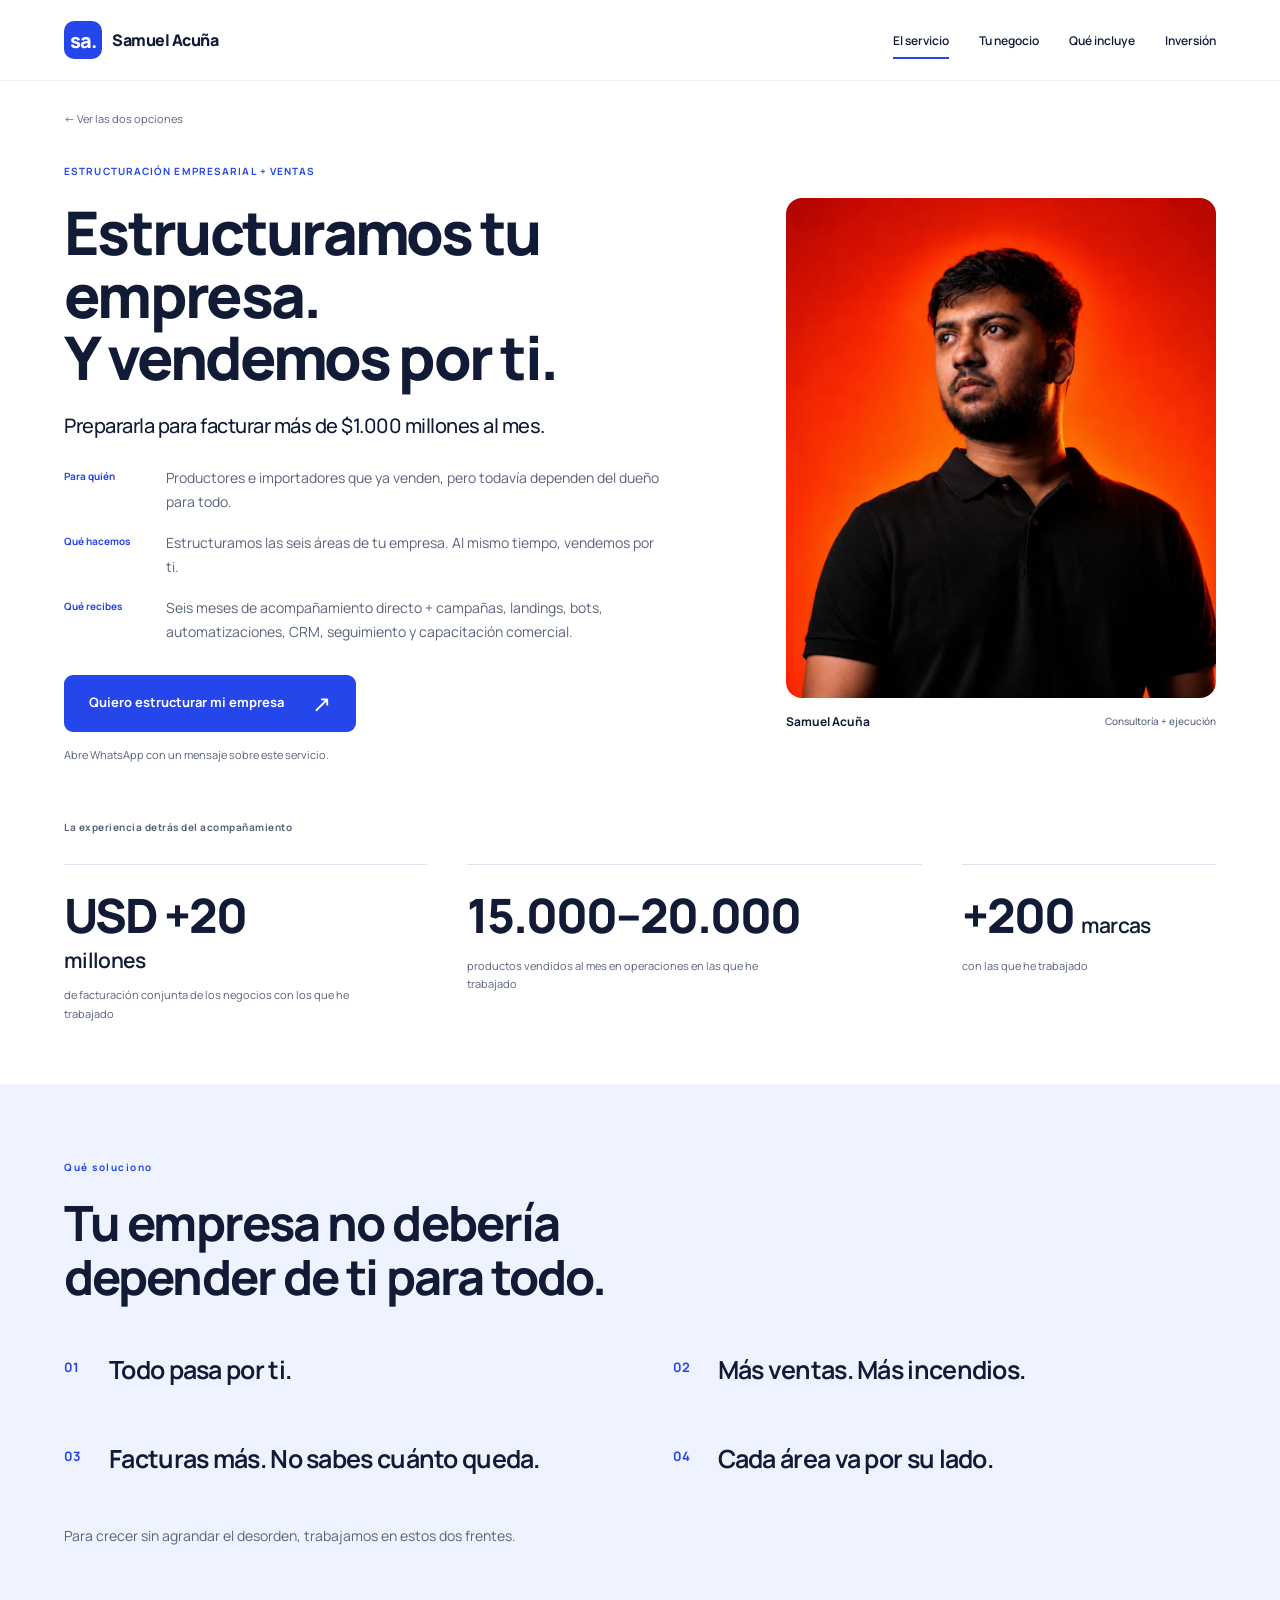
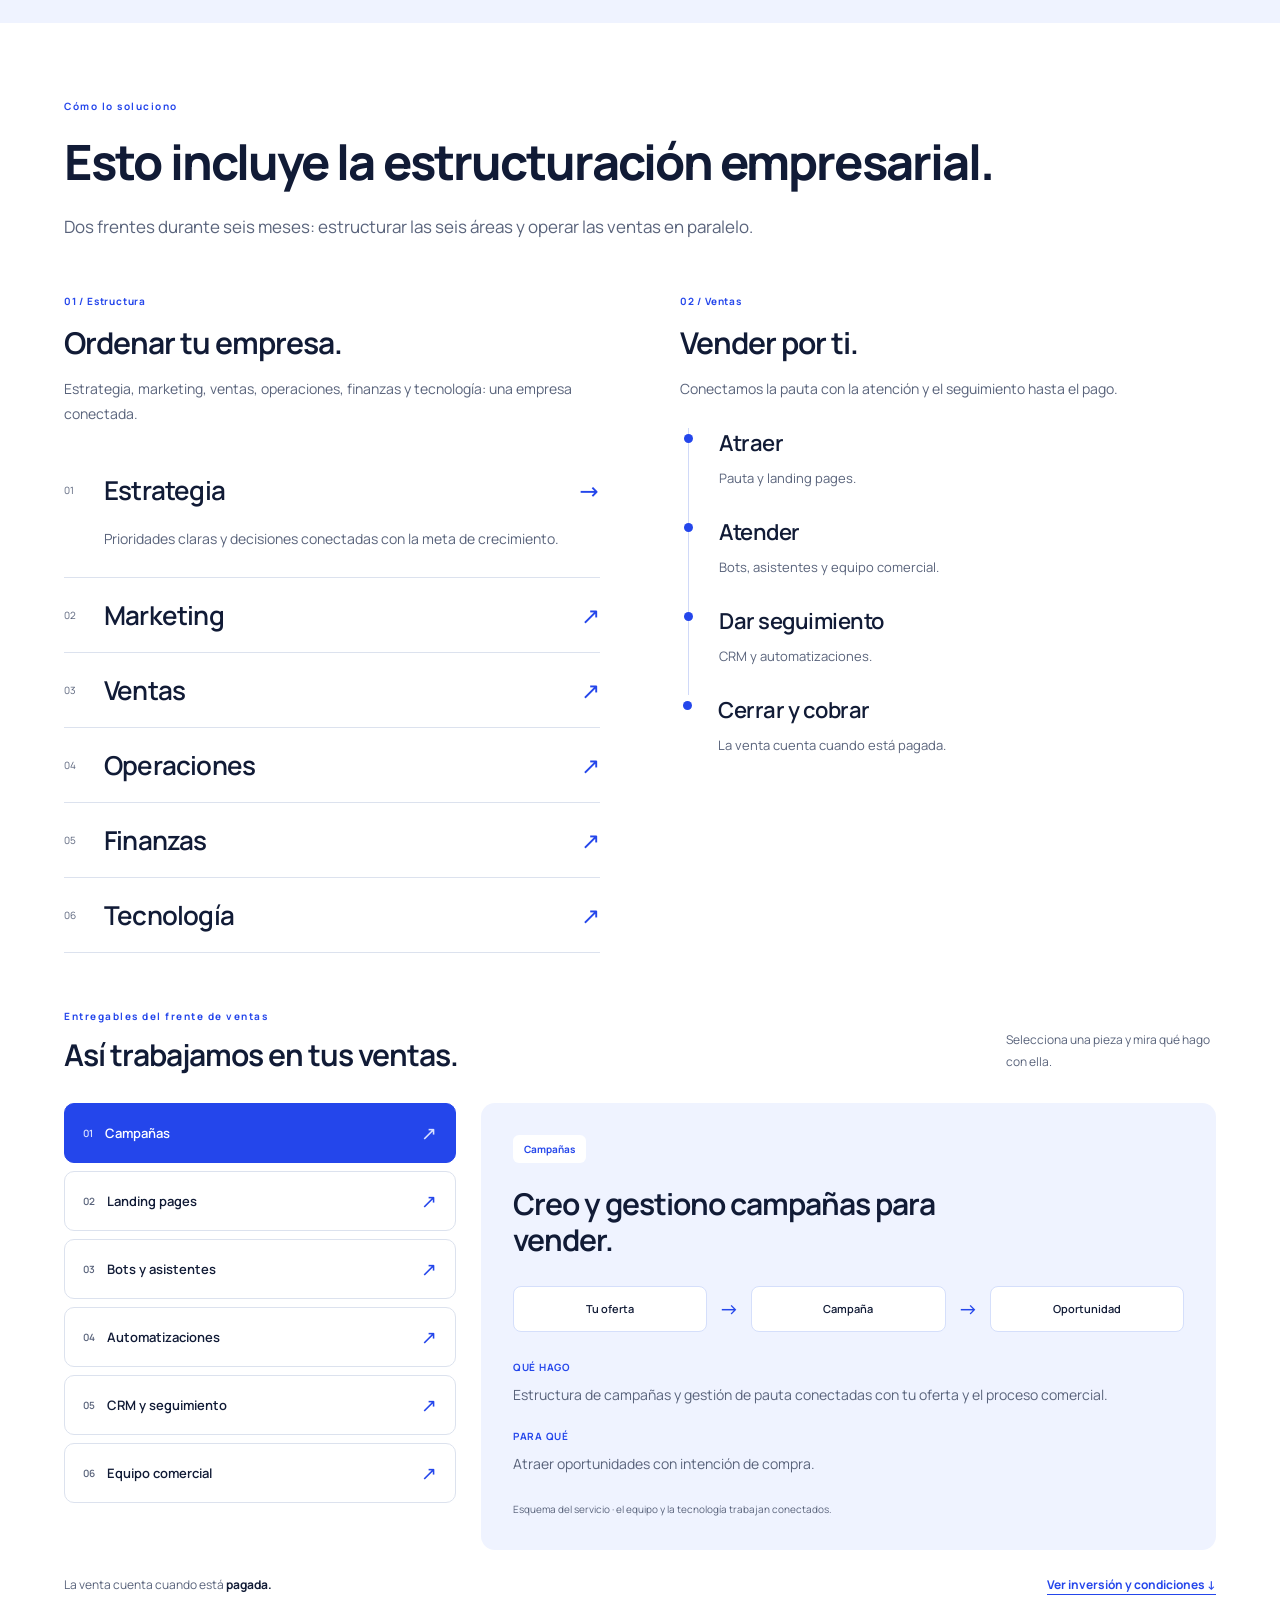
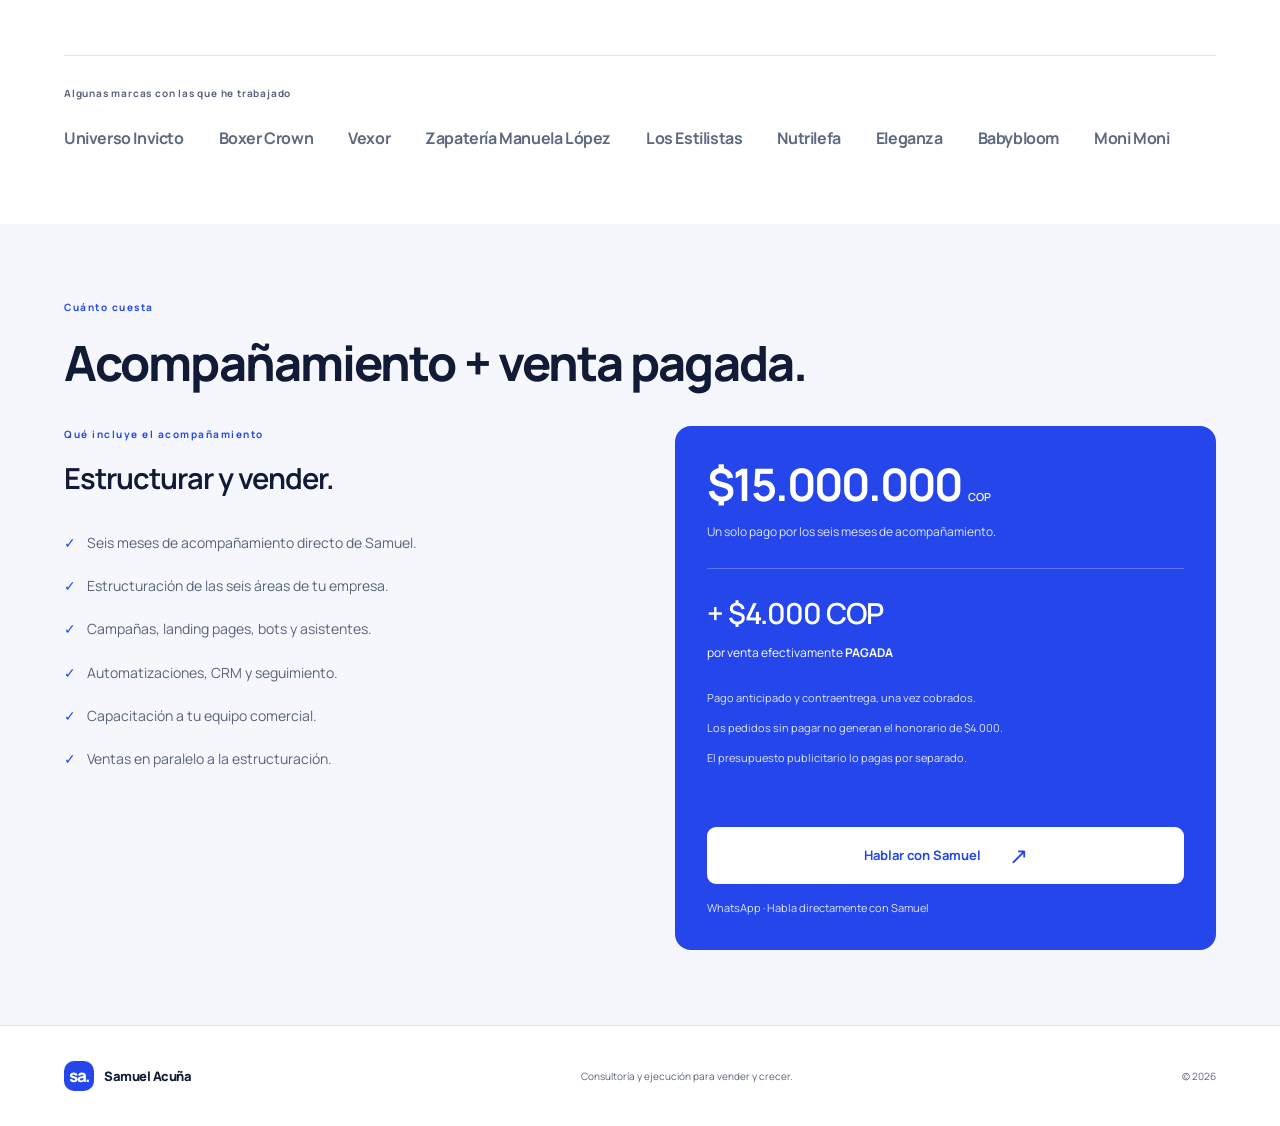
==== commit ab57490b: "Redesign all pages with personal introduction, open service selection and blue visual identity" ====
--- a/empresa.html
+++ b/empresa.html
@@ -5,14 +5,14 @@
 <meta charset="utf-8"/><meta content="width=device-width, initial-scale=1" name="viewport"/>
 <title>Estructura tu empresa para crecer — Samuel Acuña</title>
 <meta content="Estructuramos tu empresa y vendemos por ti: seis meses por COP $15.000.000, más COP $4.000 por venta efectivamente pagada." name="description"/>
-<meta content="#111111" name="theme-color"/><meta content="website" property="og:type"/><meta content="es_CO" property="og:locale"/><meta content="Estructura tu empresa para crecer" property="og:title"/><meta content="Estructuramos tu empresa y vendemos por ti: seis meses por COP $15.000.000, más COP $4.000 por venta efectivamente pagada." property="og:description"/><meta content="https://Samuelacuna12.github.io/samuel-acuna-consultoria/social.png" property="og:image"/><meta content="https://samuelacuna12.github.io/samuel-acuna-consultoria/empresa.html" property="og:url"/>
-<meta content="summary_large_image" name="twitter:card"/><link href="https://samuelacuna12.github.io/samuel-acuna-consultoria/empresa.html" rel="canonical"/><link href="favicon.svg" rel="icon" type="image/svg+xml"/><link href="styles.css?v=recorrido-20261030" rel="stylesheet"/><script defer="" src="app.js?v=oferta-completa-20261030"></script>
+<meta content="#2446eb" name="theme-color"/><meta content="website" property="og:type"/><meta content="es_CO" property="og:locale"/><meta content="Estructura tu empresa para crecer" property="og:title"/><meta content="Estructuramos tu empresa y vendemos por ti: seis meses por COP $15.000.000, más COP $4.000 por venta efectivamente pagada." property="og:description"/><meta content="https://Samuelacuna12.github.io/samuel-acuna-consultoria/social.png" property="og:image"/><meta content="https://samuelacuna12.github.io/samuel-acuna-consultoria/empresa.html" property="og:url"/>
+<meta content="summary_large_image" name="twitter:card"/><link href="https://samuelacuna12.github.io/samuel-acuna-consultoria/empresa.html" rel="canonical"/><link href="favicon.svg" rel="icon" type="image/svg+xml"/><link href="styles.css?v=azul-20261030" rel="stylesheet"/><script defer="" src="app.js?v=azul-20261030"></script>
 </head>
-<body class="clear-site enterprise"><a class="skip" href="#contenido">Saltar al contenido</a><header class="header wrap"><a aria-label="Samuel Acuña, elegir servicio" class="brand" href="index.html?v=recorrido-20261030">SAMUEL<br/>ACUÑA<span class="brand-dot">.</span></a><nav aria-label="Navegación principal"><a href="#quien">La oferta</a><a href="#problemas">Tu negocio</a><a href="#metodo">Qué incluye</a><a href="#inversion">Inversión</a></nav></header><main id="contenido"><section class="route-hero wrap portrait-hero" id="quien"><span class="section-kicker hero-kicker">01 · Quién soy</span><a class="back" href="index.html?v=recorrido-20261030">← Ver las dos opciones</a><div class="portrait-layout"><div class="portrait-copy"><div class="eyebrow service-label service-enterprise">Estructuración empresarial + ventas</div><h1>Estructurar tu empresa.</h1><div class="route-lead"><p class="hero-goal">Prepararla para facturar más de $1.000 millones al mes.</p><dl class="hero-contract"><dt>Para quién</dt><dd>Productores e importadores que ya venden, pero todavía dependen del dueño para todo.</dd><dt>Qué hacemos</dt><dd>Estructuramos las seis áreas de tu empresa. Al mismo tiempo, vendemos por ti.</dd><dt>Qué recibes</dt><dd>Seis meses de acompañamiento directo + campañas, landings, bots, automatizaciones, CRM, seguimiento y capacitación comercial.</dd></dl><a class="button" href="https://wa.me/573000357484?text=Hola%20Samuel.%20Quiero%20estructurar%20mi%20empresa%20para%20crecer.%20" rel="noopener noreferrer" target="_blank">Quiero estructurar mi empresa <span aria-hidden="true">↗</span></a><p class="contact-note">Abre WhatsApp con un mensaje sobre este servicio.</p></div></div><figure class="portrait"><img alt="Samuel Acuña" decoding="async" fetchpriority="high" height="1100" src="samuel-acuna.webp" width="1100"/><figcaption>Samuel Acuña <span>He trabajado con más de 200 marcas</span></figcaption></figure></div><section class="trajectory"><div class="wrap"><p class="section-kicker">La experiencia detrás del acompañamiento</p><div class="trajectory-grid"><div><strong>USD +20 <span>millones</span></strong><p>de facturación conjunta de los negocios con los que he trabajado</p></div><div><strong>15.000–20.000</strong><p>productos vendidos al mes en operaciones en las que he trabajado</p></div><div class="trajectory-brands"><strong>+200 <span>marcas</span></strong><p>con las que he trabajado</p></div></div></div></section></section><section class="chapter chapter-problemas" id="problemas"><div class="wrap"><span class="section-kicker">Qué soluciono</span><h2 class="chapter-title">Tu empresa no debería depender de ti para todo.</h2><div class="pain-rows"><article><span>01</span><div><h3>Todo pasa por ti.</h3></div></article><article><span>02</span><div><h3>Más ventas. Más incendios.</h3></div></article><article><span>03</span><div><h3>Facturas más. No sabes cuánto queda.</h3></div></article><article><span>04</span><div><h3>Cada área va por su lado.</h3></div></article></div><p class="chapter-bridge">Para crecer sin agrandar el desorden, trabajamos en estos dos frentes.</p></div></section><section class="chapter chapter-metodo" id="metodo"><div class="wrap"><span class="section-kicker">Cómo lo soluciono</span><h2 class="chapter-title">Esto incluye la estructuración empresarial.</h2><p class="section-intro">Dos frentes durante seis meses: estructurar las seis áreas y operar las ventas en paralelo.</p><div class="method-fronts"><div><span class="front-number">01 / Estructura</span><h3>Ordenar tu empresa.</h3><p class="front-intro">Estrategia, marketing, ventas, operaciones, finanzas y tecnología: una empresa conectada.</p><div class="pillars">
+<body class="new-design enterprise"><a class="skip" href="#contenido">Saltar al contenido</a><header class="header wrap"><a class="new-brand" href="index.html?v=azul-20261030"><span class="brand-monogram">sa.</span><span>Samuel Acuña</span></a><nav aria-label="Navegación principal"><a href="#quien">El servicio</a><a href="#problemas">Tu negocio</a><a href="#metodo">Qué incluye</a><a href="#inversion">Inversión</a></nav></header><main id="contenido"><section class="route-hero wrap portrait-hero" id="quien"><span class="section-kicker hero-kicker">01 · Quién soy</span><a class="back" href="index.html?v=azul-20261030">← Ver las dos opciones</a><div class="portrait-layout"><div class="portrait-copy"><div class="eyebrow service-label service-enterprise">ESTRUCTURACIÓN EMPRESARIAL + VENTAS</div><h1>Estructuramos tu empresa.<br/>Y vendemos por ti.</h1><div class="route-lead"><p class="hero-goal">Prepararla para facturar más de $1.000 millones al mes.</p><dl class="hero-contract"><dt>Para quién</dt><dd>Productores e importadores que ya venden, pero todavía dependen del dueño para todo.</dd><dt>Qué hacemos</dt><dd>Estructuramos las seis áreas de tu empresa. Al mismo tiempo, vendemos por ti.</dd><dt>Qué recibes</dt><dd>Seis meses de acompañamiento directo + campañas, landings, bots, automatizaciones, CRM, seguimiento y capacitación comercial.</dd></dl><a class="button" href="https://wa.me/573000357484?text=Hola%20Samuel.%20Quiero%20estructurar%20mi%20empresa%20para%20crecer.%20" rel="noopener noreferrer" target="_blank">Quiero estructurar mi empresa <span aria-hidden="true">↗</span></a><p class="contact-note">Abre WhatsApp con un mensaje sobre este servicio.</p></div></div><figure class="portrait"><img alt="Samuel Acuña" decoding="async" fetchpriority="high" height="1100" src="samuel-acuna.webp" width="1100"/><figcaption><span>Samuel Acuña</span><small>Consultoría + ejecución</small></figcaption></figure></div><section class="trajectory"><div class="wrap"><p class="section-kicker">La experiencia detrás del acompañamiento</p><div class="trajectory-grid"><div><strong>USD +20 <span>millones</span></strong><p>de facturación conjunta de los negocios con los que he trabajado</p></div><div><strong>15.000–20.000</strong><p>productos vendidos al mes en operaciones en las que he trabajado</p></div><div class="trajectory-brands"><strong>+200 <span>marcas</span></strong><p>con las que he trabajado</p></div></div></div></section></section><section class="chapter chapter-problemas" id="problemas"><div class="wrap"><span class="section-kicker">Qué soluciono</span><h2 class="chapter-title">Tu empresa no debería depender de ti para todo.</h2><div class="pain-rows"><article><span>01</span><div><h3>Todo pasa por ti.</h3></div></article><article><span>02</span><div><h3>Más ventas. Más incendios.</h3></div></article><article><span>03</span><div><h3>Facturas más. No sabes cuánto queda.</h3></div></article><article><span>04</span><div><h3>Cada área va por su lado.</h3></div></article></div><p class="chapter-bridge">Para crecer sin agrandar el desorden, trabajamos en estos dos frentes.</p></div></section><section class="chapter chapter-metodo" id="metodo"><div class="wrap"><span class="section-kicker">Cómo lo soluciono</span><h2 class="chapter-title">Esto incluye la estructuración empresarial.</h2><p class="section-intro">Dos frentes durante seis meses: estructurar las seis áreas y operar las ventas en paralelo.</p><div class="method-fronts"><div><span class="front-number">01 / Estructura</span><h3>Ordenar tu empresa.</h3><p class="front-intro">Estrategia, marketing, ventas, operaciones, finanzas y tecnología: una empresa conectada.</p><div class="pillars">
 <details name="pilares" open=""><summary><span>01</span><h4>Estrategia</h4><b aria-hidden="true">↗</b></summary><div class="pillar-panel"><span class="panel-label">DIRECCIÓN ANTES DE ACELERAR</span><p>Prioridades claras y decisiones conectadas con la meta de crecimiento.</p></div></details>
 <details name="pilares"><summary><span>02</span><h4>Marketing</h4><b aria-hidden="true">↗</b></summary><div class="pillar-panel"><span class="panel-label">DE LA ATENCIÓN A LA OPORTUNIDAD</span><p>Propuesta de valor y captación alineadas con tu cliente y tu capacidad.</p></div></details>
 <details name="pilares"><summary><span>03</span><h4>Ventas</h4><b aria-hidden="true">↗</b></summary><div class="pillar-panel"><span class="panel-label">UN PROCESO QUE EL EQUIPO ENTIENDA</span><p>Atención, seguimiento y cierre: un proceso claro para el equipo.</p></div></details>
 <details name="pilares"><summary><span>04</span><h4>Operaciones</h4><b aria-hidden="true">↗</b></summary><div class="pillar-panel"><span class="panel-label">SOSTENER LO QUE VENDES</span><p>Detectar cuellos de botella y cumplir lo que vendes.</p></div></details>
 <details name="pilares"><summary><span>05</span><h4>Finanzas</h4><b aria-hidden="true">↗</b></summary><div class="pillar-panel"><span class="panel-label">CRECER CON CRITERIO ECONÓMICO</span><p>Costos, márgenes y flujo de caja para decidir con criterio.</p></div></details>
 <details name="pilares"><summary><span>06</span><h4>Tecnología</h4><b aria-hidden="true">↗</b></summary><div class="pillar-panel"><span class="panel-label">HERRAMIENTAS AL SERVICIO DEL NEGOCIO</span><p>Automatizaciones e IA para conectar información y reducir tareas repetitivas.</p></div></details>
-</div></div><div><span class="front-number">02 / Ventas</span><h3>Vender por ti.</h3><p class="front-intro">Conectamos la pauta con la atención y el seguimiento hasta el pago.</p><ol class="selling-route"><li><strong>Atraer</strong><span>Pauta y landing pages.</span></li><li><strong>Atender</strong><span>Bots, asistentes y equipo comercial.</span></li><li><strong>Dar seguimiento</strong><span>CRM y automatizaciones.</span></li><li><strong>Cerrar y cobrar</strong><span>La venta cuenta cuando está pagada.</span></li></ol></div></div><div class="offer-explorer"><div class="explorer-top"><div><span class="explorer-kicker">Entregables del frente de ventas</span><h3>Así trabajamos en tus ventas.</h3></div><p>Selecciona una pieza y mira qué hago con ella.</p></div><div class="explorer-body"><div aria-label="Entregables del sistema de ventas" aria-orientation="vertical" class="offer-tabs" role="tablist"><button aria-controls="offer-panel-0" aria-selected="true" id="offer-tab-0" role="tab" tabindex="0"><span>01</span>Campañas<b aria-hidden="true">↗</b></button><button aria-controls="offer-panel-1" aria-selected="false" id="offer-tab-1" role="tab" tabindex="-1"><span>02</span>Landing pages<b aria-hidden="true">↗</b></button><button aria-controls="offer-panel-2" aria-selected="false" id="offer-tab-2" role="tab" tabindex="-1"><span>03</span>Bots y asistentes<b aria-hidden="true">↗</b></button><button aria-controls="offer-panel-3" aria-selected="false" id="offer-tab-3" role="tab" tabindex="-1"><span>04</span>Automatizaciones<b aria-hidden="true">↗</b></button><button aria-controls="offer-panel-4" aria-selected="false" id="offer-tab-4" role="tab" tabindex="-1"><span>05</span>CRM y seguimiento<b aria-hidden="true">↗</b></button><button aria-controls="offer-panel-5" aria-selected="false" id="offer-tab-5" role="tab" tabindex="-1"><span>06</span>Equipo comercial<b aria-hidden="true">↗</b></button></div><div class="offer-panels"><div aria-labelledby="offer-tab-0" id="offer-panel-0" role="tabpanel" tabindex="0"><span class="panel-tag">Campañas</span><h4>Creo y gestiono campañas para vender.</h4><div aria-label="Tu oferta → Campaña → Oportunidad" class="service-flow"><span>Tu oferta</span><b aria-hidden="true">→</b><span>Campaña</span><b aria-hidden="true">→</b><span>Oportunidad</span></div><dl><dt>Qué hago</dt><dd>Estructura de campañas y gestión de pauta conectadas con tu oferta y el proceso comercial.</dd><dt>Para qué</dt><dd>Atraer oportunidades con intención de compra.</dd></dl><p class="diagram-note">Esquema del servicio · el equipo y la tecnología trabajan conectados.</p></div><div aria-labelledby="offer-tab-1" hidden="" id="offer-panel-1" role="tabpanel" tabindex="0"><span class="panel-tag">Landing pages</span><h4>Construyo la página que recibe al cliente.</h4><div aria-label="Producto → Razones de compra → Acción" class="service-flow"><span>Producto</span><b aria-hidden="true">→</b><span>Razones de compra</span><b aria-hidden="true">→</b><span>Acción</span></div><dl><dt>Qué hago</dt><dd>Presento el producto, sus razones de compra y una acción clara para continuar la venta.</dd><dt>Para qué</dt><dd>Que el clic llegue a una propuesta que se entiende.</dd></dl><p class="diagram-note">Esquema del servicio · el equipo y la tecnología trabajan conectados.</p></div><div aria-labelledby="offer-tab-2" hidden="" id="offer-panel-2" role="tabpanel" tabindex="0"><span class="panel-tag">Bots y asistentes</span><h4>Preparo la atención de las conversaciones.</h4><div aria-label="Pregunta → Respuesta → Equipo comercial" class="service-flow"><span>Pregunta</span><b aria-hidden="true">→</b><span>Respuesta</span><b aria-hidden="true">→</b><span>Equipo comercial</span></div><dl><dt>Qué hago</dt><dd>Implemento bots y asistentes que responden, orientan y apoyan la continuidad con el equipo.</dd><dt>Para qué</dt><dd>Que una oportunidad no se quede esperando una primera respuesta.</dd></dl><p class="diagram-note">Esquema del servicio · el equipo y la tecnología trabajan conectados.</p></div><div aria-labelledby="offer-tab-3" hidden="" id="offer-panel-3" role="tabpanel" tabindex="0"><span class="panel-tag">Automatizaciones</span><h4>Conecto acciones que hoy se hacen a mano.</h4><div aria-label="Evento → Automatización → Siguiente acción" class="service-flow"><span>Evento</span><b aria-hidden="true">→</b><span>Automatización</span><b aria-hidden="true">→</b><span>Siguiente acción</span></div><dl><dt>Qué hago</dt><dd>Configuro automatizaciones entre las herramientas del proceso para que las oportunidades tengan continuidad.</dd><dt>Para qué</dt><dd>Reducir tareas repetitivas y sostener el seguimiento.</dd></dl><p class="diagram-note">Esquema del servicio · el equipo y la tecnología trabajan conectados.</p></div><div aria-labelledby="offer-tab-4" hidden="" id="offer-panel-4" role="tabpanel" tabindex="0"><span class="panel-tag">CRM y seguimiento</span><h4>Organizo las oportunidades hasta el pago.</h4><div aria-label="Oportunidad → Seguimiento → Venta pagada" class="service-flow"><span>Oportunidad</span><b aria-hidden="true">→</b><span>Seguimiento</span><b aria-hidden="true">→</b><span>Venta pagada</span></div><dl><dt>Qué hago</dt><dd>Implemento CRM y seguimiento para saber qué conversación sigue abierta y qué venta está efectivamente pagada.</dd><dt>Para qué</dt><dd>Que el contacto no desaparezca después del primer mensaje.</dd></dl><p class="diagram-note">Esquema del servicio · el equipo y la tecnología trabajan conectados.</p></div><div aria-labelledby="offer-tab-5" hidden="" id="offer-panel-5" role="tabpanel" tabindex="0"><span class="panel-tag">Equipo comercial</span><h4>Capacito a tu equipo para atender y cerrar.</h4><div aria-label="Atender → Dar seguimiento → Cerrar" class="service-flow"><span>Atender</span><b aria-hidden="true">→</b><span>Dar seguimiento</span><b aria-hidden="true">→</b><span>Cerrar</span></div><dl><dt>Qué hago</dt><dd>Trabajo la capacitación del equipo comercial del cliente para aprovechar las oportunidades que llegan.</dd><dt>Para qué</dt><dd>Que la pauta, la tecnología y los vendedores trabajen juntos.</dd></dl><p class="diagram-note">Esquema del servicio · el equipo y la tecnología trabajan conectados.</p></div></div></div><div class="explorer-bottom"><span>La venta cuenta cuando está <strong>pagada.</strong></span><a href="#inversion">Ver inversión y condiciones ↓</a></div></div><div class="client-proof"><p class="proof-label">Algunas marcas con las que he trabajado</p><div class="client-names"><span>Universo Invicto</span><span>Boxer Crown</span><span>Vexor</span><span>Zapatería Manuela López</span><span>Los Estilistas</span><span>Nutrilefa</span><span>Eleganza</span><span>Babybloom</span><span>Moni Moni</span></div></div></div></section><section class="chapter chapter-inversion" id="inversion"><div class="wrap"><span class="section-kicker">Cuánto cuesta</span><h2 class="chapter-title">Acompañamiento + venta pagada.</h2><div class="business-price"><div><span class="micro">Qué incluye el acompañamiento</span><h3>Estructurar y vender.</h3><ul class="scan-list offer-includes"><li>Seis meses de acompañamiento directo de Samuel.</li><li>Estructuración de las seis áreas de tu empresa.</li><li>Campañas, landing pages, bots y asistentes.</li><li>Automatizaciones, CRM y seguimiento.</li><li>Capacitación a tu equipo comercial.</li><li>Ventas en paralelo a la estructuración.</li></ul></div><div><p class="price">$15.000.000 <small>COP</small></p><p class="one-payment">Un solo pago por los seis meses de acompañamiento.</p><div class="fee"><strong>+ $4.000 COP</strong><span>por venta efectivamente <b>PAGADA</b></span></div><p class="contact-note"><span>Pago anticipado y contraentrega, una vez cobrados.</span><span>Los pedidos sin pagar no generan el honorario de $4.000.</span><span>El presupuesto publicitario lo pagas por separado.</span></p><br/><a class="button" href="https://wa.me/573000357484?text=Hola%20Samuel.%20Quiero%20estructurar%20mi%20empresa%20para%20crecer.%20" rel="noopener noreferrer" target="_blank">Hablar con Samuel <span aria-hidden="true">↗</span></a><p class="contact-note">WhatsApp · Habla directamente con Samuel</p></div></div></div></section></main><footer class="wrap"><a class="brand" href="index.html?v=recorrido-20261030">SAMUEL ACUÑA<span class="brand-dot">.</span></a><p>Ventas pagadas. Empresas estructuradas.</p><span>© <span id="year">2026</span> Samuel Acuña</span></footer></body></html>+</div></div><div><span class="front-number">02 / Ventas</span><h3>Vender por ti.</h3><p class="front-intro">Conectamos la pauta con la atención y el seguimiento hasta el pago.</p><details class="phone-fold" open=""><summary>Ver el recorrido de venta</summary><ol class="selling-route"><li><strong>Atraer</strong><span>Pauta y landing pages.</span></li><li><strong>Atender</strong><span>Bots, asistentes y equipo comercial.</span></li><li><strong>Dar seguimiento</strong><span>CRM y automatizaciones.</span></li><li><strong>Cerrar y cobrar</strong><span>La venta cuenta cuando está pagada.</span></li></ol></details></div></div><div class="offer-explorer"><div class="explorer-top"><div><span class="explorer-kicker">Entregables del frente de ventas</span><h3>Así trabajamos en tus ventas.</h3></div><p>Selecciona una pieza y mira qué hago con ella.</p></div><div class="explorer-body"><div aria-label="Entregables del sistema de ventas" aria-orientation="vertical" class="offer-tabs" role="tablist"><button aria-controls="offer-panel-0" aria-selected="true" id="offer-tab-0" role="tab" tabindex="0"><span>01</span>Campañas<b aria-hidden="true">↗</b></button><button aria-controls="offer-panel-1" aria-selected="false" id="offer-tab-1" role="tab" tabindex="-1"><span>02</span>Landing pages<b aria-hidden="true">↗</b></button><button aria-controls="offer-panel-2" aria-selected="false" id="offer-tab-2" role="tab" tabindex="-1"><span>03</span>Bots y asistentes<b aria-hidden="true">↗</b></button><button aria-controls="offer-panel-3" aria-selected="false" id="offer-tab-3" role="tab" tabindex="-1"><span>04</span>Automatizaciones<b aria-hidden="true">↗</b></button><button aria-controls="offer-panel-4" aria-selected="false" id="offer-tab-4" role="tab" tabindex="-1"><span>05</span>CRM y seguimiento<b aria-hidden="true">↗</b></button><button aria-controls="offer-panel-5" aria-selected="false" id="offer-tab-5" role="tab" tabindex="-1"><span>06</span>Equipo comercial<b aria-hidden="true">↗</b></button></div><div class="offer-panels"><div aria-labelledby="offer-tab-0" id="offer-panel-0" role="tabpanel" tabindex="0"><span class="panel-tag">Campañas</span><h4>Creo y gestiono campañas para vender.</h4><div aria-label="Tu oferta → Campaña → Oportunidad" class="service-flow"><span>Tu oferta</span><b aria-hidden="true">→</b><span>Campaña</span><b aria-hidden="true">→</b><span>Oportunidad</span></div><dl><dt>Qué hago</dt><dd>Estructura de campañas y gestión de pauta conectadas con tu oferta y el proceso comercial.</dd><dt>Para qué</dt><dd>Atraer oportunidades con intención de compra.</dd></dl><p class="diagram-note">Esquema del servicio · el equipo y la tecnología trabajan conectados.</p></div><div aria-labelledby="offer-tab-1" hidden="" id="offer-panel-1" role="tabpanel" tabindex="0"><span class="panel-tag">Landing pages</span><h4>Construyo la página que recibe al cliente.</h4><div aria-label="Producto → Razones de compra → Acción" class="service-flow"><span>Producto</span><b aria-hidden="true">→</b><span>Razones de compra</span><b aria-hidden="true">→</b><span>Acción</span></div><dl><dt>Qué hago</dt><dd>Presento el producto, sus razones de compra y una acción clara para continuar la venta.</dd><dt>Para qué</dt><dd>Que el clic llegue a una propuesta que se entiende.</dd></dl><p class="diagram-note">Esquema del servicio · el equipo y la tecnología trabajan conectados.</p></div><div aria-labelledby="offer-tab-2" hidden="" id="offer-panel-2" role="tabpanel" tabindex="0"><span class="panel-tag">Bots y asistentes</span><h4>Preparo la atención de las conversaciones.</h4><div aria-label="Pregunta → Respuesta → Equipo comercial" class="service-flow"><span>Pregunta</span><b aria-hidden="true">→</b><span>Respuesta</span><b aria-hidden="true">→</b><span>Equipo comercial</span></div><dl><dt>Qué hago</dt><dd>Implemento bots y asistentes que responden, orientan y apoyan la continuidad con el equipo.</dd><dt>Para qué</dt><dd>Que una oportunidad no se quede esperando una primera respuesta.</dd></dl><p class="diagram-note">Esquema del servicio · el equipo y la tecnología trabajan conectados.</p></div><div aria-labelledby="offer-tab-3" hidden="" id="offer-panel-3" role="tabpanel" tabindex="0"><span class="panel-tag">Automatizaciones</span><h4>Conecto acciones que hoy se hacen a mano.</h4><div aria-label="Evento → Automatización → Siguiente acción" class="service-flow"><span>Evento</span><b aria-hidden="true">→</b><span>Automatización</span><b aria-hidden="true">→</b><span>Siguiente acción</span></div><dl><dt>Qué hago</dt><dd>Configuro automatizaciones entre las herramientas del proceso para que las oportunidades tengan continuidad.</dd><dt>Para qué</dt><dd>Reducir tareas repetitivas y sostener el seguimiento.</dd></dl><p class="diagram-note">Esquema del servicio · el equipo y la tecnología trabajan conectados.</p></div><div aria-labelledby="offer-tab-4" hidden="" id="offer-panel-4" role="tabpanel" tabindex="0"><span class="panel-tag">CRM y seguimiento</span><h4>Organizo las oportunidades hasta el pago.</h4><div aria-label="Oportunidad → Seguimiento → Venta pagada" class="service-flow"><span>Oportunidad</span><b aria-hidden="true">→</b><span>Seguimiento</span><b aria-hidden="true">→</b><span>Venta pagada</span></div><dl><dt>Qué hago</dt><dd>Implemento CRM y seguimiento para saber qué conversación sigue abierta y qué venta está efectivamente pagada.</dd><dt>Para qué</dt><dd>Que el contacto no desaparezca después del primer mensaje.</dd></dl><p class="diagram-note">Esquema del servicio · el equipo y la tecnología trabajan conectados.</p></div><div aria-labelledby="offer-tab-5" hidden="" id="offer-panel-5" role="tabpanel" tabindex="0"><span class="panel-tag">Equipo comercial</span><h4>Capacito a tu equipo para atender y cerrar.</h4><div aria-label="Atender → Dar seguimiento → Cerrar" class="service-flow"><span>Atender</span><b aria-hidden="true">→</b><span>Dar seguimiento</span><b aria-hidden="true">→</b><span>Cerrar</span></div><dl><dt>Qué hago</dt><dd>Trabajo la capacitación del equipo comercial del cliente para aprovechar las oportunidades que llegan.</dd><dt>Para qué</dt><dd>Que la pauta, la tecnología y los vendedores trabajen juntos.</dd></dl><p class="diagram-note">Esquema del servicio · el equipo y la tecnología trabajan conectados.</p></div></div></div><div class="explorer-bottom"><span>La venta cuenta cuando está <strong>pagada.</strong></span><a href="#inversion">Ver inversión y condiciones ↓</a></div></div><div class="client-proof"><p class="proof-label">Algunas marcas con las que he trabajado</p><div class="client-names"><span>Universo Invicto</span><span>Boxer Crown</span><span>Vexor</span><span>Zapatería Manuela López</span><span>Los Estilistas</span><span>Nutrilefa</span><span>Eleganza</span><span>Babybloom</span><span>Moni Moni</span></div></div></div></section><section class="chapter chapter-inversion" id="inversion"><div class="wrap"><span class="section-kicker">Cuánto cuesta</span><h2 class="chapter-title">Acompañamiento + venta pagada.</h2><div class="business-price"><div><span class="micro">Qué incluye el acompañamiento</span><h3>Estructurar y vender.</h3><ul class="scan-list offer-includes"><li>Seis meses de acompañamiento directo de Samuel.</li><li>Estructuración de las seis áreas de tu empresa.</li><li>Campañas, landing pages, bots y asistentes.</li><li>Automatizaciones, CRM y seguimiento.</li><li>Capacitación a tu equipo comercial.</li><li>Ventas en paralelo a la estructuración.</li></ul></div><div><p class="price">$15.000.000 <small>COP</small></p><p class="one-payment">Un solo pago por los seis meses de acompañamiento.</p><div class="fee"><strong>+ $4.000 COP</strong><span>por venta efectivamente <b>PAGADA</b></span></div><p class="contact-note"><span>Pago anticipado y contraentrega, una vez cobrados.</span><span>Los pedidos sin pagar no generan el honorario de $4.000.</span><span>El presupuesto publicitario lo pagas por separado.</span></p><br/><a class="button" href="https://wa.me/573000357484?text=Hola%20Samuel.%20Quiero%20estructurar%20mi%20empresa%20para%20crecer.%20" rel="noopener noreferrer" target="_blank">Hablar con Samuel <span aria-hidden="true">↗</span></a><p class="contact-note">WhatsApp · Habla directamente con Samuel</p></div></div></div></section></main><footer class="wrap"><a class="new-brand" href="index.html?v=azul-20261030"><span class="brand-monogram">sa.</span><span>Samuel Acuña</span></a><p>Consultoría y ejecución para vender y crecer.</p><span>© <span id="year">2026</span></span></footer></body></html>
--- a/styles.css
+++ b/styles.css
@@ -1,13 +1,3 @@
-:root{--red:#d62b26;--ink:#181819;--muted:#626267;--paper:#fff;--soft:#f4f5f6;--line:#e0e1e4;--space:clamp(22px,5vw,76px)}*{box-sizing:border-box}html{scroll-behavior:smooth;scroll-padding-top:100px}body{margin:0;color:var(--ink);background:var(--paper);font-family:Arial,Helvetica,sans-serif;-webkit-font-smoothing:antialiased}a{color:inherit;text-decoration:none}h1,h2,h3,h4,p,figure{margin:0}a:focus-visible,summary:focus-visible{outline:3px solid var(--red);outline-offset:6px}::selection{background:#f7d4d2}.wrap{max-width:1380px;margin:auto;padding-left:var(--space);padding-right:var(--space)}.header{position:sticky;top:0;z-index:5;display:flex;align-items:center;justify-content:space-between;gap:25px;max-width:none;padding:19px var(--space);background:rgba(255,255,255,.95);backdrop-filter:blur(12px);border-bottom:1px solid #eee}.brand{font-size:20px;font-weight:900;line-height:.9;letter-spacing:-1px}.brand-dot{color:var(--red)}nav{display:flex;align-items:center;gap:30px}nav a{font-size:12px;min-height:40px;display:flex;align-items:center;position:relative}nav a:after{content:'';position:absolute;bottom:0;height:2px;background:var(--red);left:0;right:100%;transition:right 180ms ease-out}nav a:hover:after,nav a[aria-current]:after{right:0}.nav-contact{color:var(--red)}.section-kicker,.eyebrow,.path-number,.micro,.panel-label{font-size:11px;font-weight:600;letter-spacing:1px;line-height:1.6;color:var(--muted)}.section-kicker{display:block;margin-bottom:24px}.eyebrow{display:flex;align-items:center;gap:9px;text-transform:none;letter-spacing:.2px}.eyebrow>span{width:7px;height:7px;border-radius:50%;background:var(--red)}.back{display:inline-block;color:var(--muted);font-size:12px;padding:12px 0;margin-bottom:25px}.hero-kicker{display:none}.route-hero{padding-top:24px;padding-bottom:65px}.portrait-layout{display:grid;grid-template-columns:1.13fr 1fr;align-items:center;gap:70px}.portrait-copy h1{font-size:clamp(42px,5vw,72px);font-weight:700;line-height:1.02;letter-spacing:-3px;max-width:700px;margin:22px 0 26px;text-wrap:balance}.route-lead>p{font-size:18px;color:var(--muted);line-height:1.7;margin-bottom:28px;max-width:580px}.route-lead strong{font-weight:500;color:var(--ink)}.button{display:flex;align-items:center;justify-content:center;gap:40px;border-radius:100px;background:var(--red);color:#fff;padding:19px 28px;font-size:14px;font-weight:700;min-height:56px;width:fit-content;transition:transform 120ms ease-out,background-color 120ms ease-out;box-shadow:0 7px 20px #d62b2618}.button:hover{background:#b9211d;transform:translateY(-2px)}.button:active{transform:translateY(0)}.button span{font-size:23px;font-weight:400;line-height:1}.contact-note{font-size:11px;color:var(--muted);line-height:1.6;margin-top:14px}.portrait{position:relative;padding-bottom:40px}.portrait img{width:100%;height:530px;display:block;object-fit:cover;object-position:50% 40%;border-radius:48% 48% 28% 28%;animation:arrive 300ms ease-out}.portrait figcaption{position:absolute;bottom:0;left:0;right:0;text-align:center;font-size:17px;letter-spacing:-.5px}.portrait figcaption span{font-size:10px;color:var(--muted);display:block;letter-spacing:.3px;margin-top:5px}.trajectory{margin-top:65px;padding:35px 0 15px}.trajectory .wrap{padding:0}.trajectory .section-kicker{font-size:12px;letter-spacing:0;color:var(--muted);text-align:center;margin-bottom:35px}.trajectory-grid{display:grid;grid-template-columns:1fr 1.3fr .8fr;gap:45px}.trajectory strong{display:block;font-size:clamp(32px,4vw,57px);font-weight:600;letter-spacing:-2.5px;line-height:1.05}.trajectory strong span{font-size:22px;letter-spacing:-.7px;display:block;margin-top:8px}.trajectory p{font-size:12px;color:var(--muted);line-height:1.6;max-width:320px;margin-top:13px}.trajectory-brands strong span{display:inline;font-size:25px}.client-proof{padding-top:40px;margin-top:30px}.proof-label,.client-proof>h3{color:var(--muted);font-size:12px;letter-spacing:.1px;font-weight:400;text-align:center;margin-bottom:25px}.client-names{display:flex;justify-content:center;flex-wrap:wrap;gap:20px 38px;align-items:center}.client-names span{font-size:17px;font-weight:700;letter-spacing:-.5px;color:#646469;line-height:1.4}.chapter{padding:90px 0}.chapter-title{font-size:clamp(34px,4vw,56px);font-weight:600;line-height:1.08;letter-spacing:-2px;max-width:900px;margin-bottom:40px;text-wrap:balance}.chapter-problemas{background:var(--soft);border-radius:70px 70px 0 0}.pain-rows{display:flex;flex-direction:column;gap:30px}.pain-rows article{display:grid;grid-template-columns:48px 1fr 1fr;gap:30px;align-items:center;padding:12px 0}.pain-rows article>span{font-size:26px;color:#a0a0a6;font-weight:400;letter-spacing:-1px}.pain-rows h3{font-size:25px;font-weight:500;letter-spacing:-.8px;max-width:420px;line-height:1.2}.answer{display:flex;flex-direction:column;gap:9px;padding-left:30px;position:relative}.answer:before{content:'→';position:absolute;left:-12px;top:12px;color:var(--red);font-size:25px}.answer>span{font-size:10px;color:var(--muted);letter-spacing:.5px}.answer p{font-size:19px;line-height:1.4;max-width:450px}.section-intro{font-size:18px;color:var(--muted);line-height:1.6;max-width:650px;margin-top:-17px;margin-bottom:42px}.pillars details{border-bottom:1px solid var(--line)}.pillars summary{list-style:none;cursor:pointer;display:flex;align-items:center;gap:25px;padding:22px 0}.pillars summary::-webkit-details-marker{display:none}.pillars summary>span{font-size:11px;color:var(--muted);min-width:25px}.pillars h4{font-size:clamp(27px,3.2vw,43px);font-weight:500;letter-spacing:-1.5px}.pillars summary b{margin-left:auto;font-size:27px;font-weight:400;color:var(--muted);transition:transform 180ms ease-out}.pillars details[open] summary b{color:var(--red);transform:rotate(45deg)}.pillar-panel{display:grid;grid-template-columns:1fr 1.5fr;gap:40px;padding:5px 0 28px 50px;animation:arrive 180ms ease-out}.pillar-panel p{font-size:16px;line-height:1.7;max-width:570px}.panel-label{font-size:10px;letter-spacing:.5px}.selling-note{margin-top:55px;max-width:850px;padding-left:25px;border-left:3px solid var(--red)}.selling-note>span{font-size:11px;color:var(--muted)}.selling-note h3{font-size:27px;font-weight:500;letter-spacing:-1px;line-height:1.4;margin:12px 0}.selling-note p{font-size:15px;color:var(--muted);line-height:1.6}.chapter-inversion{background:#f5f0ef;border-radius:70px 70px 0 0}.business-price,.sales-bottom{display:grid;grid-template-columns:1fr 1fr;gap:90px}.business-price h3,.included h3{font-size:33px;font-weight:500;letter-spacing:-1px;line-height:1.15;margin:18px 0 25px}.price{font-size:clamp(36px,4vw,58px);letter-spacing:-2.5px;font-weight:500;margin:10px 0;white-space:nowrap}.price small{font-size:13px;letter-spacing:0}.one-payment{font-size:13px;color:var(--muted);line-height:1.6;margin-bottom:25px}.fee{margin-top:24px;margin-bottom:20px;padding-top:22px;border-top:1px solid #d4ccca}.fee strong{display:block;font-size:30px;font-weight:500;letter-spacing:-1px;margin-bottom:8px}.fee span{font-size:13px;line-height:1.5}.terms{font-size:12px;color:var(--muted);line-height:1.7;margin:18px 0 28px}.terms>span,.contact-note>span{display:block;margin:10px 0}.scan-list{list-style:none;padding:0;margin:0 0 28px}.scan-list li{position:relative;padding:9px 0 9px 23px;font-size:15px;line-height:1.5;color:var(--muted)}.scan-list li:before{content:'✓';position:absolute;left:0;color:var(--red)}.business-price .button,.price-block .button{margin-top:28px}.process{display:flex;align-items:start;gap:30px;margin-top:50px}.process>div{flex:1;position:relative}.process>div+div:before{content:'→';position:absolute;left:-25px;top:28px;color:var(--red)}.process span{font-size:11px;color:var(--muted)}.process h3{font-size:22px;letter-spacing:-.7px;font-weight:500;margin:20px 0 12px}.process p{font-size:14px;color:var(--muted);line-height:1.6}.process .paid h3{color:var(--red)}footer{padding-top:35px;padding-bottom:35px;display:flex;align-items:center;justify-content:space-between;gap:25px}footer .brand{font-size:15px}footer p,footer>span{font-size:11px;color:var(--muted)}.skip{position:fixed;top:10px;left:10px;padding:15px;background:#fff;color:#111;z-index:10;transform:translateY(-160%)}.skip:focus{transform:none}.gateway{padding-top:55px;padding-bottom:65px}.gateway h1{font-size:clamp(38px,5vw,70px);font-weight:600;letter-spacing:-3px;line-height:1.04;margin:28px 0 20px;text-wrap:balance}.gateway-intro{color:var(--muted);font-size:16px;line-height:1.6}.choices{display:grid;grid-template-columns:1fr 1fr;gap:65px;margin-top:45px}.choice{display:flex;flex-direction:column;padding:25px 0}.choice h2{font-size:clamp(26px,2.4vw,35px);font-weight:500;line-height:1.13;letter-spacing:-1px;margin:22px 0;text-wrap:balance}.decision-diagram{height:95px;width:100%;max-width:480px;color:#626267;margin:20px 0 0}.audience{font-size:10px;color:var(--muted);letter-spacing:.5px;line-height:1.6;margin-bottom:15px}.choice .scan-list{margin-bottom:20px}.decision-note{font-size:13px;border-left:2px solid var(--red);padding-left:12px;margin-bottom:20px;line-height:1.5}.choice-link{display:flex;align-items:center;justify-content:space-between;gap:20px;font-size:13px;font-weight:600;margin-top:auto;padding-top:15px}.choice-link b{display:grid;place-items:center;width:48px;height:48px;border-radius:50%;background:var(--red);color:#fff;font-size:25px;font-weight:400;transition:transform 120ms ease-out}.choice:hover .choice-link b{transform:translate(2px,-2px)}.quick-paths{display:none}@keyframes arrive{from{opacity:.5;transform:translateY(8px)}to{opacity:1;transform:none}}@media(max-width:900px){.portrait-layout{gap:35px}.portrait-copy h1{font-size:48px}.portrait img{height:480px}.business-price,.sales-bottom{gap:45px}.process{gap:25px}.process h3{font-size:18px}.trajectory-grid{gap:25px}}
-@media(max-width:620px){html{scroll-padding-top:90px}.header{padding:15px 22px;gap:15px}.brand{font-size:16px}nav{gap:14px}nav a{font-size:10px;min-height:36px}.route-hero{padding-top:12px;padding-bottom:45px}.back{font-size:11px;margin-bottom:15px}.portrait-layout{grid-template-columns:1fr;gap:30px}.portrait{grid-row:1;max-width:300px;width:100%;justify-self:center}.portrait img{height:300px;object-position:50% 25%}.portrait figcaption{font-size:15px}.portrait-copy h1{font-size:42px;letter-spacing:-2px;margin:18px 0 22px}.route-lead>p{font-size:16px;margin-bottom:24px}.button{width:100%;font-size:13px;min-height:54px}.contact-note{font-size:10px}.trajectory{margin-top:38px;padding-top:25px}.trajectory-grid{grid-template-columns:1fr;gap:24px}.trajectory-grid>div{display:grid;grid-template-columns:1fr 1fr;gap:25px;align-items:center}.trajectory strong{font-size:34px;letter-spacing:-1.6px}.trajectory strong span{font-size:19px}.trajectory p{font-size:11px;margin:0}.trajectory .section-kicker{text-align:left;font-size:11px;margin-bottom:25px}.client-proof{margin-top:25px;padding-top:20px}.client-names{gap:17px 25px}.client-names span{font-size:15px}.proof-label{font-size:11px}.chapter{padding:55px 0}.chapter-title{font-size:36px;letter-spacing:-1.5px;margin-bottom:30px}.chapter-problemas,.chapter-inversion{border-radius:35px 35px 0 0}.section-kicker{font-size:10px;margin-bottom:20px}.pain-rows{gap:35px}.pain-rows article{grid-template-columns:26px 1fr;gap:12px;padding:0}.pain-rows article>span{font-size:20px;align-self:start;padding-top:3px}.pain-rows h3{font-size:24px}.answer{grid-column:2;padding-left:20px;gap:7px;margin-top:3px}.answer:before{left:-6px;top:17px;font-size:20px}.answer p{font-size:17px}.answer>span{font-size:9px}.section-intro{font-size:16px;margin-top:-8px;margin-bottom:30px}.pillars summary{padding:20px 0;gap:12px}.pillars h4{font-size:31px;letter-spacing:-1px}.pillar-panel{grid-template-columns:1fr;gap:10px;padding-left:37px}.pillar-panel p{font-size:14px}.selling-note{margin-top:35px;padding-left:18px}.selling-note h3{font-size:23px}.selling-note p{font-size:14px}.business-price,.sales-bottom{grid-template-columns:1fr;gap:25px}.business-price h3,.included h3{font-size:28px;margin-top:14px}.price{font-size:40px;letter-spacing:-1.8px}.process{display:block;margin-top:30px;padding-left:20px}.process>div{padding:0 0 28px 25px;border-left:1px solid #ccc}.process>div:before{content:''!important;position:absolute!important;width:9px;height:9px;background:#bbb;border-radius:50%;left:-5px!important;top:5px!important}.process .paid:before{background:var(--red)}.process h3{font-size:23px;margin:10px 0 8px}.process p{font-size:14px}.process>div:last-child{border:0;padding-bottom:0}.gateway{padding-top:30px;padding-bottom:45px}.gateway h1{font-size:39px;letter-spacing:-2px}.gateway-intro{font-size:14px}.choices{grid-template-columns:1fr;gap:25px;margin-top:25px}.choice{padding:15px 0 25px}.choice+.choice{border-top:1px solid var(--line);padding-top:35px}.choice h2{font-size:28px}.decision-diagram{height:78px}.choice .scan-list li{font-size:14px}.quick-paths{display:grid;grid-template-columns:1fr 1fr;gap:20px;margin-top:25px}.quick-paths a{display:block;border-bottom:2px solid var(--red);padding-bottom:12px}.quick-paths strong{font-size:12px;font-weight:600;display:block}.quick-paths span{font-size:10px;color:var(--muted);line-height:1.5;display:block;margin-top:6px}footer{flex-wrap:wrap;gap:18px}footer p{order:3;width:100%}footer>span{font-size:9px}}
+@font-face{font-family:Manrope;src:url('fonts/manrope.woff2') format('woff2');font-style:normal;font-weight:200 800;font-display:swap}:root{--blue:#2446eb;--ink:#111b36;--muted:#59637b;--sky:#eff3ff;--line:#dce2ee;--space:clamp(22px,5vw,76px)}*{box-sizing:border-box}html{scroll-behavior:smooth;scroll-padding-top:100px}body{margin:0;background:#fff;color:var(--ink);font-family:Manrope,Arial,sans-serif;-webkit-font-smoothing:antialiased}h1,h2,h3,h4,p,figure{margin:0}a{color:inherit;text-decoration:none}button{font:inherit}a,button,summary{-webkit-tap-highlight-color:transparent}a:focus-visible,button:focus-visible,summary:focus-visible,[tabindex]:focus-visible{outline:3px solid #ff9d67;outline-offset:5px}::selection{background:#d5deff}.wrap{max-width:1400px;margin:auto;padding-left:var(--space);padding-right:var(--space)}.header{position:sticky;top:0;z-index:8;max-width:none;padding:18px var(--space);background:#ffffffef;backdrop-filter:blur(15px);display:flex;justify-content:space-between;align-items:center;gap:25px;border-bottom:1px solid #edf0f7}.new-brand{display:flex;align-items:center;gap:10px;white-space:nowrap;font-size:16px;font-weight:800;letter-spacing:-.5px}.brand-monogram{width:38px;height:38px;display:grid;place-items:center;background:var(--blue);color:#fff;font-size:20px;font-weight:800;letter-spacing:-1.3px;border-radius:10px}nav{display:flex;align-items:center;gap:30px}nav a{min-height:44px;display:flex;align-items:center;font-size:12px;font-weight:600;position:relative}nav a:not(.header-talk):after{content:'';height:2px;background:var(--blue);position:absolute;left:0;right:100%;bottom:3px;transition:right 140ms ease-out}nav a:hover:after,nav a[aria-current]:after{right:0!important}.header-talk{padding:10px 20px;background:var(--blue);color:#fff;border-radius:9px}.button,.choice-cta{display:flex;align-items:center;justify-content:center;gap:28px;min-height:54px;padding:17px 25px;background:var(--blue);color:#fff;width:fit-content;border-radius:9px;font-size:13px;font-weight:700;line-height:1.5;transition:transform 130ms ease-out,background-color 130ms ease-out}.button:hover,.choice-cta:hover{transform:translateY(-2px);background:#1735cd}.button span,.choice-cta span{font-size:23px;font-weight:500;line-height:1}.intro-section{display:grid;grid-template-columns:1.18fr .82fr;align-items:center;gap:75px;padding-top:60px;padding-bottom:55px}.intro-eyebrow,.section-kicker,.micro,.panel-label,.service-type,.explorer-kicker{display:block;font-size:10px;font-weight:700;letter-spacing:1.5px;line-height:1.7;color:var(--blue)}.intro-copy h1{font-size:clamp(44px,5.4vw,76px);line-height:1.04;letter-spacing:-3.3px;font-weight:800;margin:23px 0}.intro-copy h2{font-size:clamp(22px,2.4vw,32px);font-weight:600;letter-spacing:-1px;line-height:1.3;max-width:650px;margin-bottom:25px}.intro-copy>p{font-size:16px;line-height:1.8;color:var(--muted);max-width:610px}.intro-copy .founder-line{font-size:12px;line-height:1.8;margin-top:18px;max-width:490px}.founder-line strong{color:var(--ink);font-weight:700}.intro-copy .button{margin-top:30px}.intro-photo{position:relative;max-width:460px;justify-self:end;width:100%;padding-bottom:50px}.intro-photo img{display:block;width:100%;height:500px;object-fit:cover;object-position:50% 40%;border-radius:18px}.intro-photo figcaption,.portrait figcaption{display:flex;justify-content:space-between;gap:20px;align-items:center;padding-top:15px;font-size:13px;font-weight:700}.intro-photo figcaption small,.portrait figcaption small{font-size:10px;color:var(--muted);font-weight:500}.intro-proof{display:grid;grid-template-columns:.8fr 1fr 1.2fr;gap:35px;padding-top:25px;padding-bottom:60px}.intro-proof>div{padding-top:25px;border-top:1px solid var(--line)}.intro-proof strong{display:block;font-size:clamp(28px,3.7vw,48px);font-weight:800;letter-spacing:-2px;line-height:1.1;margin-bottom:13px}.intro-proof span{font-size:11px;line-height:1.7;color:var(--muted)}.service-choice{background:var(--blue);color:#fff;padding:65px 0 25px}.service-choice-heading>span{font-size:10px;font-weight:600;letter-spacing:1.2px;color:#c9d2ff}.service-choice-heading h2{font-size:clamp(33px,4.4vw,57px);font-weight:700;line-height:1.12;letter-spacing:-2px;margin:18px 0}.service-choice-heading>p{color:#d8dfff;font-size:15px;line-height:1.7;margin-bottom:45px}.service-row{display:grid;grid-template-columns:70px 1fr auto;gap:30px;align-items:center;padding:40px 0;border-top:1px solid #ffffff40}.service-index{font-size:40px;font-weight:400;color:#aebeff;align-self:start;line-height:1}.service-type{color:#cbd5ff;font-size:9px;letter-spacing:1px}.service-row h3{font-size:clamp(26px,2.8vw,38px);font-weight:600;letter-spacing:-1.3px;line-height:1.15;margin:14px 0 18px}.service-row-copy>p{font-size:14px;line-height:1.8;max-width:590px;color:#eef1ff}.service-row-scope{font-size:11px;line-height:1.8;max-width:580px;color:#c6d0ff;margin-top:18px}.choice-cta{background:#fff;color:var(--blue);font-size:12px;padding:15px 20px;white-space:nowrap}.choice-cta:hover{background:#edf1ff}.home-client-section{padding-top:50px;padding-bottom:55px}.home-client-section>.section-kicker{color:var(--muted);font-size:9px;margin-bottom:30px}.client-names{display:flex;align-items:center;justify-content:flex-start;flex-wrap:wrap;gap:20px 35px}.client-names span{font-size:16px;font-weight:700;line-height:1.4;color:#5e6980;letter-spacing:-.4px}.back{display:inline-block;font-size:11px;color:var(--muted);padding:12px 0;margin-bottom:25px}.route-hero{padding-top:18px;padding-bottom:60px}.hero-kicker{display:none}.portrait-layout{display:grid;grid-template-columns:1.16fr .84fr;gap:70px;align-items:center}.service-label{font-size:10px;font-weight:700;letter-spacing:1.1px;line-height:1.6;display:block;color:var(--blue)}.portrait-copy h1{font-size:clamp(39px,4.7vw,64px);font-weight:800;line-height:1.04;letter-spacing:-2.7px;margin:22px 0}.route-lead .hero-goal{font-size:20px;font-weight:500;line-height:1.5;letter-spacing:-.5px;max-width:570px;margin-bottom:25px}.hero-contract{display:grid;grid-template-columns:82px 1fr;gap:16px 20px;margin:0 0 30px;max-width:600px}.hero-contract dt{font-size:10px;color:var(--blue);font-weight:700;line-height:1.7;padding-top:2px}.hero-contract dd{font-size:14px;color:var(--muted);line-height:1.75;margin:0}.contact-note{font-size:11px;line-height:1.7;color:var(--muted);margin-top:14px}.portrait{max-width:430px;width:100%;justify-self:end}.portrait img{display:block;width:100%;height:500px;object-fit:cover;object-position:50% 40%;border-radius:16px}.portrait figcaption{font-size:12px}.portrait figcaption span{display:block}.trajectory{margin-top:55px}.trajectory .wrap{padding:0}.trajectory .section-kicker{font-size:10px;color:var(--muted);letter-spacing:.5px;margin-bottom:28px}.trajectory-grid{display:grid;grid-template-columns:1fr 1.25fr .7fr;gap:40px}.trajectory-grid>div{border-top:1px solid var(--line);padding-top:25px}.trajectory strong{font-size:clamp(32px,3.7vw,50px);font-weight:800;line-height:1.08;letter-spacing:-2px;display:block}.trajectory strong span{font-size:21px;font-weight:600;letter-spacing:-.7px;display:block;margin-top:7px}.trajectory-brands strong span{display:inline}.trajectory p{font-size:11px;line-height:1.7;color:var(--muted);margin-top:15px;max-width:330px}.chapter{padding:75px 0}.chapter-title{font-size:clamp(31px,3.8vw,51px);font-weight:750;letter-spacing:-1.9px;line-height:1.12;max-width:950px;margin:20px 0 35px;text-wrap:balance}.chapter-problemas{background:var(--sky)}.section-intro{font-size:17px;line-height:1.8;color:var(--muted);max-width:750px;margin-top:-12px;margin-bottom:40px}.pain-rows{display:grid;grid-template-columns:1fr 1fr;gap:30px 65px}.pain-rows article{display:flex;align-items:flex-start;gap:20px;padding:12px 0}.pain-rows article>span{font-size:13px;color:var(--blue);font-weight:700;min-width:25px;padding-top:6px}.pain-rows h3{font-size:25px;font-weight:650;letter-spacing:-.7px;line-height:1.4;max-width:470px}.chapter-bridge{font-size:14px;color:var(--muted);line-height:1.8;max-width:750px;margin-top:35px}.method-fronts{display:grid;grid-template-columns:1fr 1fr;gap:80px;margin-top:45px}.front-number{font-size:10px;color:var(--blue);font-weight:700;letter-spacing:.8px}.method-fronts h3{font-size:30px;font-weight:650;letter-spacing:-1px;line-height:1.2;margin:15px 0}.front-intro{font-size:14px;line-height:1.8;color:var(--muted);margin-bottom:27px}.pillars details{border-bottom:1px solid var(--line)}.pillars summary{display:flex;align-items:center;gap:15px;padding:19px 0;list-style:none;cursor:pointer}.pillars summary::-webkit-details-marker{display:none}.pillars summary>span{font-size:10px;color:var(--muted);min-width:25px}.pillars h4{font-size:26px;font-weight:600;letter-spacing:-.8px}.pillars summary b{margin-left:auto;font-size:23px;font-weight:400;color:var(--blue);transition:transform 160ms ease-out}.pillars details[open] summary b{transform:rotate(45deg)}.pillar-panel{padding:0 0 25px 40px;animation:fade-in 160ms ease-out}.panel-label{display:none}.pillar-panel p{font-size:14px;color:var(--muted);line-height:1.75}.selling-route{list-style:none;padding:0;margin:0}.selling-route li{position:relative;margin-left:8px;padding:0 0 28px 30px;border-left:1px solid #d0d9f8}.selling-route li:before{content:'';width:9px;height:9px;border-radius:50%;position:absolute;left:-5px;top:6px;background:var(--blue)}.selling-route li:last-child{border:0;padding-bottom:0}.selling-route strong{display:block;font-size:22px;font-weight:600;letter-spacing:-.5px;margin-bottom:8px}.selling-route span{font-size:13px;line-height:1.7;color:var(--muted)}.phone-fold summary{font-size:13px;min-height:44px;padding:12px 0;cursor:pointer;margin-bottom:15px}.offer-explorer{margin-top:55px}.explorer-top{display:flex;justify-content:space-between;align-items:end;gap:35px;margin-bottom:30px}.explorer-kicker{font-size:10px}.explorer-top h3{font-size:30px;font-weight:650;letter-spacing:-1px;line-height:1.2;max-width:550px;margin-top:12px}.explorer-top>p{font-size:12px;color:var(--muted);line-height:1.8;max-width:210px}.explorer-body{display:grid;grid-template-columns:.8fr 1.5fr;gap:25px}.offer-tabs{display:flex;flex-direction:column;gap:8px}.offer-tabs button{display:flex;align-items:center;gap:12px;text-align:left;min-height:56px;padding:16px 18px;border:1px solid var(--line);border-radius:10px;background:#fff;color:var(--ink);font-size:13px;font-weight:600;cursor:pointer;transition:background-color 120ms ease-out,color 120ms ease-out,border-color 120ms ease-out}.offer-tabs button>span{font-size:10px;color:var(--muted)}.offer-tabs button>b{margin-left:auto;color:var(--blue);font-size:19px;font-weight:400}.offer-tabs button[aria-selected=true],.offer-tabs button[aria-expanded=true]{background:var(--blue);border-color:var(--blue);color:#fff}.offer-tabs button[aria-selected=true]>span,.offer-tabs button[aria-selected=true]>b,.offer-tabs button[aria-expanded=true]>b{color:#d9e1ff}.offer-tabs button:hover:not([aria-selected=true]):not([aria-expanded=true]){background:var(--sky)}.offer-panels{min-width:0;padding:32px;background:var(--sky);border-radius:14px}.offer-panels[hidden]{display:none!important}.offer-panels [hidden]{display:none!important}.panel-tag{display:inline-block;background:#fff;color:var(--blue);padding:7px 11px;border-radius:6px;font-size:10px;font-weight:700;margin-bottom:23px}.offer-panels h4{font-size:30px;line-height:1.2;font-weight:650;letter-spacing:-1px;max-width:500px}.service-flow{display:flex;align-items:center;gap:12px;margin:28px 0}.service-flow>span{flex:1;font-size:11px;font-weight:600;line-height:1.5;text-align:center;padding:14px 10px;background:#fff;border:1px solid #d5dffb;border-radius:8px}.service-flow>b{font-size:20px;font-weight:500;color:var(--blue)}.offer-panels dl{margin:0}.offer-panels dt{font-size:10px;letter-spacing:.7px;text-transform:uppercase;font-weight:700;color:var(--blue);margin:22px 0 8px}.offer-panels dd{margin:0;font-size:14px;line-height:1.8;color:var(--muted)}.diagram-note{font-size:10px;color:var(--muted);line-height:1.7;margin-top:24px}.explorer-bottom{display:flex;justify-content:space-between;gap:25px;align-items:center;margin-top:25px;font-size:12px;line-height:1.7;color:var(--muted)}.explorer-bottom strong{color:var(--ink)}.explorer-bottom a{color:var(--blue);font-weight:700;text-decoration:underline;text-underline-offset:5px}.client-proof{margin-top:60px;padding-top:30px;border-top:1px solid var(--line)}.proof-label{font-size:10px;font-weight:700;letter-spacing:.8px;color:var(--muted);margin-bottom:27px}.chapter-inversion{background:#f5f7fd}.business-price,.sales-bottom{display:grid;grid-template-columns:1fr 1fr;gap:70px;align-items:start}.business-price h3,.included h3{font-size:29px;font-weight:650;line-height:1.25;letter-spacing:-1px;margin:17px 0 25px}.scan-list{list-style:none;padding:0;margin:0}.scan-list li{position:relative;font-size:14px;line-height:1.8;padding:9px 0 9px 23px;color:var(--muted)}.scan-list li:before{content:'✓';position:absolute;left:0;color:var(--blue)}.business-price>div:last-child,.price-block{background:var(--blue);border-radius:16px;padding:32px;color:#fff}.price{font-size:clamp(34px,3.5vw,49px);font-weight:700;letter-spacing:-2px;line-height:1.15;margin:0 0 12px;white-space:nowrap}.price small{font-size:11px;letter-spacing:0;font-weight:600}.one-payment,.price-block>p:not(.price):not(.contact-note):not(.terms){font-size:12px;line-height:1.8;color:#dfe6ff}.fee{border-top:1px solid #ffffff40;margin:25px 0;padding-top:24px}.fee strong{display:block;font-size:29px;font-weight:600;letter-spacing:-1px;margin-bottom:7px}.fee>span{font-size:12px;line-height:1.8}.terms{font-size:11px;line-height:1.8;margin:20px 0;color:#dfe6ff}.terms>span,.contact-note>span{display:block;margin:10px 0}.business-price>div:last-child>.contact-note,.price-block>.contact-note{color:#dfe6ff;font-size:11px;line-height:1.8}.price-block>.micro{color:#dfe6ff;margin-bottom:18px}.business-price .button,.price-block .button{background:#fff;color:var(--blue);width:100%;margin-top:27px}.business-price .button:hover,.price-block .button:hover{background:#edf1ff}.skip{position:fixed;top:8px;left:8px;z-index:20;transform:translateY(-160%);background:#fff;color:var(--ink);padding:15px}.skip:focus{transform:none}footer{display:flex;justify-content:space-between;align-items:center;gap:25px;padding-top:35px;padding-bottom:35px;border-top:1px solid var(--line)}footer p,footer>span{font-size:10px;color:var(--muted);line-height:1.6}footer .new-brand{font-size:13px}footer .brand-monogram{width:30px;height:30px;font-size:17px}@keyframes fade-in{from{opacity:.4;transform:translateY(5px)}to{opacity:1;transform:none}}@media(min-width:621px){.phone-fold summary{display:none}}@media(max-width:950px){.intro-section,.portrait-layout{gap:40px}.intro-copy h1{font-size:54px}.intro-photo img,.portrait img{height:440px}.service-row{grid-template-columns:40px 1fr;gap:20px}.service-row .choice-cta{grid-column:2;width:fit-content}.method-fronts{gap:45px}.business-price,.sales-bottom{gap:35px}}
+@media(max-width:620px){html{scroll-padding-top:85px}.header{padding:12px 22px;gap:15px}.new-brand{font-size:13px;gap:7px;letter-spacing:-.4px}.brand-monogram{width:31px;height:31px;font-size:17px;border-radius:8px}nav{gap:13px}nav a{font-size:10px;min-height:44px}.personal-home nav a[href="#presentacion"]{display:none}.header-talk{padding:8px 12px;border-radius:7px}.intro-section{grid-template-columns:1fr;gap:25px;padding-top:25px;padding-bottom:30px}.intro-photo{grid-row:1;max-width:none;justify-self:stretch;padding-bottom:0}.intro-photo img{height:280px;object-position:50% 23%;border-radius:13px}.intro-photo figcaption{font-size:11px;padding-top:10px}.intro-photo figcaption small{font-size:9px}.intro-eyebrow{font-size:8px;letter-spacing:1px}.intro-copy h1{font-size:43px;letter-spacing:-2px;margin:16px 0 18px}.intro-copy h2{font-size:25px;line-height:1.3;letter-spacing:-.7px;margin-bottom:20px}.intro-copy>p{font-size:14px;line-height:1.8}.intro-copy .founder-line{font-size:11px;margin-top:15px}.intro-copy .button{margin-top:24px}.button{width:100%;font-size:12px;min-height:52px;padding:16px 20px;gap:20px}.intro-proof{grid-template-columns:1fr;gap:19px;padding-top:10px;padding-bottom:35px}.intro-proof>div{display:grid;grid-template-columns:1fr 1.2fr;align-items:center;gap:20px;padding-top:20px}.intro-proof strong{font-size:30px;letter-spacing:-1.6px;margin:0}.intro-proof span{font-size:10px;line-height:1.6}.service-choice{padding:40px 0 10px}.service-choice-heading>span{font-size:8px;letter-spacing:.8px}.service-choice-heading h2{font-size:34px;letter-spacing:-1.4px;margin:16px 0}.service-choice-heading>p{font-size:13px;margin-bottom:30px}.service-row{grid-template-columns:25px 1fr;gap:13px;padding:28px 0}.service-index{font-size:24px}.service-type{font-size:8px;letter-spacing:.7px}.service-row h3{font-size:27px;line-height:1.2;letter-spacing:-1px;margin:12px 0 16px}.service-row-copy>p{font-size:13px;line-height:1.8}.service-row-scope{font-size:10px;line-height:1.8;margin-top:15px}.service-row .choice-cta{width:100%;font-size:12px;min-height:50px;padding:14px 16px;margin-top:8px}.home-client-section{padding-top:35px;padding-bottom:35px}.home-client-section>.section-kicker{font-size:8px;letter-spacing:.6px;margin-bottom:25px}.client-names{gap:17px 24px}.client-names span{font-size:14px}.route-hero{padding-top:10px;padding-bottom:40px}.back{font-size:10px;margin-bottom:20px}.portrait-layout{grid-template-columns:1fr;gap:30px}.portrait-copy h1{font-size:39px;letter-spacing:-1.8px;margin:18px 0 21px}.service-label{font-size:9px;letter-spacing:.8px}.route-lead .hero-goal{font-size:18px;line-height:1.6;margin-bottom:23px}.hero-contract{grid-template-columns:67px 1fr;gap:14px 13px;margin-bottom:25px}.hero-contract dt{font-size:9px}.hero-contract dd{font-size:13px;line-height:1.8}.contact-note{font-size:10px;margin-top:12px}.portrait{max-width:none;justify-self:stretch}.portrait img{height:300px;object-position:50% 25%;border-radius:13px}.portrait figcaption{font-size:11px;padding-top:12px}.portrait figcaption small{font-size:9px}.header nav a[href="#problemas"]{display:none}.header nav{gap:12px}.header nav a{font-size:10px}.trajectory{margin-top:35px}.trajectory-grid{grid-template-columns:1fr;gap:18px}.trajectory .section-kicker{font-size:9px;margin-bottom:20px}.trajectory-grid>div{display:grid;grid-template-columns:1fr 1.2fr;gap:18px;align-items:center;padding-top:20px}.trajectory strong{font-size:31px;letter-spacing:-1.5px}.trajectory strong span{font-size:17px;margin-top:5px}.trajectory p{font-size:10px;margin:0;line-height:1.7}.chapter{padding:50px 0}.section-kicker{font-size:9px;letter-spacing:1px}.chapter-title{font-size:32px;letter-spacing:-1.2px;line-height:1.18;margin:18px 0 27px}.section-intro{font-size:14px;line-height:1.8;margin-top:-5px;margin-bottom:30px}.pain-rows{grid-template-columns:1fr;gap:22px}.pain-rows article{gap:13px;padding:5px 0}.pain-rows h3{font-size:23px;letter-spacing:-.7px}.pain-rows article>span{font-size:11px;min-width:20px;padding-top:5px}.chapter-bridge{font-size:13px;margin-top:25px}.method-fronts{grid-template-columns:1fr;gap:35px;margin-top:30px}.front-number{font-size:9px}.method-fronts h3{font-size:27px;letter-spacing:-.8px;margin:13px 0}.front-intro{font-size:13px;line-height:1.8;margin-bottom:20px}.pillars h4{font-size:24px;letter-spacing:-.6px}.pillars summary{padding:18px 0;gap:10px}.pillars summary>span{font-size:9px;min-width:20px}.pillar-panel{padding:0 0 22px 30px}.pillar-panel p{font-size:13px}.selling-route strong{font-size:21px}.selling-route span{font-size:12px}.selling-route li{padding-left:25px}.phone-fold summary{font-size:12px;margin-bottom:10px}.offer-explorer{margin-top:35px}.explorer-top{display:block;margin-bottom:24px}.explorer-kicker{font-size:8px;letter-spacing:.8px}.explorer-top h3{font-size:26px;letter-spacing:-.8px;margin-top:13px}.explorer-top>p{font-size:12px;max-width:none;margin-top:14px}.explorer-body{display:block}.offer-tabs{gap:8px}.offer-tabs button{font-size:13px;min-height:50px;padding:13px 15px;gap:10px}.offer-tabs button>span{display:none}.offer-tabs button>b{font-size:21px}.offer-tabs>.offer-panels{margin:0 0 13px}.offer-tabs>[hidden]{display:none!important}.offer-panels{padding:24px 18px;border-radius:10px}.offer-panels h4{font-size:25px;letter-spacing:-.7px}.panel-tag{font-size:9px;margin-bottom:18px}.service-flow{gap:7px;margin:24px 0}.service-flow>span{font-size:10px;padding:12px 7px}.service-flow>b{font-size:17px}.offer-panels dt{font-size:9px;margin-top:20px}.offer-panels dd{font-size:13px;line-height:1.8}.diagram-note{font-size:9px;margin-top:20px}.explorer-bottom{display:block;margin-top:22px;font-size:11px}.explorer-bottom a{display:block;margin-top:13px}.client-proof{margin-top:40px;padding-top:25px}.proof-label{font-size:9px;margin-bottom:25px}.business-price,.sales-bottom{grid-template-columns:1fr;gap:30px}.business-price>div:first-child,.sales-bottom>.included{order:2}.business-price>div:last-child,.sales-bottom>.price-block{order:1}.business-price>div:last-child,.price-block{padding:24px 20px;border-radius:13px}.price{font-size:35px;letter-spacing:-1.5px;margin-bottom:12px}.price small{font-size:10px}.one-payment{font-size:11px}.fee{margin:22px 0;padding-top:22px}.fee strong{font-size:28px}.fee>span{font-size:11px}.terms,.business-price>div:last-child>.contact-note,.price-block>.contact-note{font-size:11px;line-height:1.9}.business-price .button,.price-block .button{margin-top:24px}.scan-list li{font-size:13px;padding:8px 0 8px 21px}.business-price h3,.included h3{font-size:26px;margin:15px 0 20px}.micro{font-size:9px;letter-spacing:.7px}footer{flex-wrap:wrap;gap:18px;padding-top:25px;padding-bottom:25px}footer .new-brand{font-size:12px}footer>p{order:3;width:100%;font-size:10px}footer>span{font-size:9px}}
 @media(prefers-reduced-motion:reduce){html{scroll-behavior:auto}*,*:before,*:after{animation:none!important;transition:none!important}}
-/* One narrative task per chapter, with a clear pair of parallel workstreams. */
-.hero-audience{font-size:13px!important;line-height:1.6!important;color:var(--muted);margin-bottom:13px!important;max-width:480px}.pain-rows{display:grid;grid-template-columns:1fr 1fr;gap:32px 55px}.pain-rows article{display:flex;align-items:flex-start;gap:20px;padding:8px 0}.pain-rows article>span{font-size:18px;min-width:28px;padding-top:5px}.pain-rows h3{max-width:480px;font-size:28px}.chapter-bridge{margin-top:40px;color:var(--muted);font-size:15px;line-height:1.6}.method-fronts{display:grid;grid-template-columns:1fr 1fr;gap:80px;margin-top:45px}.front-number{font-size:11px;color:var(--red);letter-spacing:.6px;display:block;margin-bottom:18px}.method-fronts h3{font-size:34px;letter-spacing:-1px;font-weight:500;line-height:1.1;margin-bottom:15px}.front-intro{font-size:15px;color:var(--muted);line-height:1.6;max-width:440px;margin-bottom:28px}.method-fronts .pillars h4{font-size:29px;letter-spacing:-.7px}.method-fronts .pillars summary{padding:19px 0;gap:15px}.method-fronts .pillar-panel{display:block;padding:0 0 22px 40px}.method-fronts .panel-label{display:none}.method-fronts .pillar-panel p{font-size:14px}.selling-route{list-style:none;counter-reset:route;margin:0;padding:0}.selling-route li{counter-increment:route;position:relative;padding:0 0 30px 35px;border-left:1px solid #ddd;margin-left:7px}.selling-route li:before{content:'';position:absolute;top:6px;left:-5px;background:var(--red);width:9px;height:9px;border-radius:50%}.selling-route li:last-child{border-left:0;padding-bottom:0}.selling-route strong{font-size:23px;font-weight:500;letter-spacing:-.6px;display:block;margin-bottom:9px}.selling-route span{color:var(--muted);font-size:14px;line-height:1.6;display:block}.chapter-metodo .client-proof{margin-top:65px;padding-top:35px;border-top:1px solid var(--line)}.chapter-metodo .client-names span{font-size:17px}.business-price .contact-note:first-of-type{margin-top:25px}@media(max-width:620px){.hero-audience{font-size:12px!important}.pain-rows{grid-template-columns:1fr;gap:25px}.pain-rows h3{font-size:25px}.pain-rows article{gap:14px}.chapter-bridge{font-size:14px;margin-top:30px}.method-fronts{grid-template-columns:1fr;gap:45px;margin-top:30px}.method-fronts h3{font-size:29px}.front-intro{font-size:14px}.front-number{margin-bottom:14px}.method-fronts .pillars h4{font-size:27px}.chapter-metodo .client-proof{margin-top:45px}.chapter-metodo .client-names span{font-size:15px}}
-.hero-deliverables{display:flex;flex-wrap:wrap;gap:8px 15px;padding:0;list-style:none;margin:0 0 26px;max-width:600px}.hero-deliverables li{font-size:12px;font-weight:500;line-height:1.6}.hero-deliverables li:before{content:'✓';margin-right:6px;color:var(--red)}.portrait-copy h1{font-size:clamp(40px,4.2vw,61px)}.route-lead>p:not(.hero-audience){font-size:17px;line-height:1.6}.offer-explorer{background:#132136;color:#fff;border-radius:28px;padding:35px;margin-top:45px;box-shadow:0 18px 50px #13213618}.explorer-top{display:flex;align-items:end;justify-content:space-between;gap:35px;padding-bottom:30px;border-bottom:1px solid #ffffff25}.explorer-kicker{font-size:11px;letter-spacing:.5px;color:#b7c4d7;display:block;margin-bottom:12px}.explorer-top h3{font-size:29px;font-weight:500;line-height:1.1;letter-spacing:-1px;max-width:450px}.explorer-top>p{font-size:13px;color:#c0cddd;max-width:200px;line-height:1.6}.explorer-body{display:grid;grid-template-columns: .9fr 1.5fr;gap:35px;padding-top:30px}.offer-tabs{display:flex;flex-direction:column;gap:8px}.offer-tabs button{font-family:inherit;font-size:15px;font-weight:500;background:transparent;color:#d0d9e6;border:0;border-radius:10px;display:flex;align-items:center;gap:14px;padding:16px;cursor:pointer;text-align:left;min-height:54px;transition:background-color 120ms ease-out,color 120ms ease-out}.offer-tabs button>span{font-size:10px;opacity:.65}.offer-tabs button>b{margin-left:auto;font-weight:400}.offer-tabs button[aria-selected=true]{background:#fff;color:#122035}.offer-tabs button:hover:not([aria-selected=true]){background:#ffffff12}.offer-tabs button:focus-visible,.offer-panels [role=tabpanel]:focus-visible{outline:3px solid #ff9c83;outline-offset:3px}.offer-panels{min-width:0;background:#20344f;border-radius:18px;padding:30px}.offer-panels [hidden]{display:none}.offer-panels [role=tabpanel]{animation:arrive 180ms ease-out}.panel-tag{display:inline-block;font-size:10px;padding:7px 10px;border-radius:30px;background:#ffddd2;color:#612415;font-weight:600;margin-bottom:22px}.offer-panels h4{font-size:31px;font-weight:500;line-height:1.1;letter-spacing:-1px;max-width:440px}.service-flow{display:flex;align-items:center;gap:12px;margin:28px 0}.service-flow>span{font-size:12px;font-weight:500;line-height:1.4;text-align:center;background:#ffffff0d;border:1px solid #ffffff28;border-radius:9px;padding:14px 10px;flex:1}.service-flow b{color:#ffb499;font-size:20px;font-weight:400}.offer-panels dl{margin:0}.offer-panels dt{font-size:10px;text-transform:uppercase;letter-spacing:1px;color:#b5c5db;margin:21px 0 8px}.offer-panels dd{margin:0;font-size:15px;line-height:1.6;color:#f1f4f9}.diagram-note{font-size:10px;color:#a9bdd6;line-height:1.5;margin-top:25px}.explorer-bottom{display:flex;justify-content:space-between;gap:25px;align-items:center;margin-top:28px;font-size:13px;color:#c4d0e1}.explorer-bottom strong{color:#fff}.explorer-bottom a{color:#fff;text-decoration:underline;text-underline-offset:5px}.offer-tabs button[aria-selected=true] b{color:var(--red)}@media(max-width:620px){.portrait-copy h1{font-size:39px}.route-lead>p:not(.hero-audience){font-size:16px}.hero-deliverables{gap:6px 14px}.hero-deliverables li{font-size:11px}.offer-explorer{padding:22px 18px;border-radius:22px;margin-left:-6px;margin-right:-6px}.explorer-top{display:block;padding-bottom:22px}.explorer-top h3{font-size:27px}.explorer-top>p{max-width:none;margin-top:14px;font-size:12px}.explorer-body{grid-template-columns:1fr;gap:20px;padding-top:22px}.offer-tabs{display:grid;grid-template-columns:1fr 1fr;gap:7px}.offer-tabs button{font-size:12px;min-height:55px;padding:10px;gap:7px}.offer-tabs button>span{display:none}.offer-tabs button>b{font-size:14px}.offer-panels{padding:23px 18px;border-radius:14px}.offer-panels h4{font-size:27px}.service-flow{gap:7px}.service-flow>span{font-size:10px;padding:12px 7px}.service-flow b{font-size:16px}.offer-panels dd{font-size:14px}.explorer-bottom{display:block;font-size:12px;line-height:1.6}.explorer-bottom a{display:block;margin-top:16px}.offer-tabs{scroll-margin-top:95px}}
-.choice-scope{color:var(--red);font-size:13px;font-weight:600;line-height:1.5;margin:-6px 0 21px;max-width:440px}
-@media(max-width:620px){.portrait{grid-row:auto}.hero-deliverables{margin-bottom:24px}.route-lead>p:not(.hero-audience){margin-bottom:18px}}
-/* The entry is a decision, not a third sales page. */
-.home-page .header{padding-top:14px;padding-bottom:14px}.home-identity{display:flex;align-items:center;gap:12px}.home-identity img{width:48px;height:48px;object-fit:cover;border-radius:50%;object-position:50% 25%}.home-identity strong{display:block;font-size:17px;letter-spacing:-.4px}.home-identity small{display:block;font-size:10px;color:var(--muted);margin-top:5px}.home-contact{font-size:12px;display:flex;align-items:center;gap:20px;padding:12px 18px;border:1px solid var(--line);border-radius:30px}.home-choice{padding-top:40px;padding-bottom:35px}.home-heading{max-width:1000px;margin:0 auto 35px;text-align:center}.home-eyebrow{font-size:10px;letter-spacing:1.2px;color:var(--muted);font-weight:600}.home-heading h1{font-size:clamp(36px,4vw,57px);font-weight:600;letter-spacing:-2.5px;line-height:1.04;margin:18px 0}.home-heading>p{font-size:14px;line-height:1.6;color:var(--muted)}.home-paths{display:grid;grid-template-columns:1fr 1fr;gap:24px}.home-path{padding:30px;border-radius:25px;display:flex;flex-direction:column;transition:transform 150ms ease-out,box-shadow 150ms ease-out}.home-path:hover{transform:translateY(-4px);box-shadow:0 14px 35px #12203513}.home-business{background:#16263b;color:#fff}.home-sales{background:#fff1ec;color:#32201b}.path-top{display:flex;justify-content:space-between;align-items:center;gap:15px}.path-top>span{font-size:9px;letter-spacing:.8px;line-height:1.6;opacity:.7}.path-top>b{font-size:27px;font-weight:400}.home-path h2{font-size:36px;line-height:1.04;letter-spacing:-1.4px;font-weight:500;margin:18px 0 14px}.path-target{font-size:16px;line-height:1.5;max-width:400px;min-height:48px}.path-target strong{font-weight:600}.path-person{font-size:13px;line-height:1.6;max-width:460px;margin:18px 0;color:#c5cfdd}.home-sales .path-person{color:#775b50}.path-delivery{display:flex;flex-wrap:wrap;gap:7px;margin-bottom:22px}.path-delivery>span{font-size:10px;line-height:1.5;padding:6px 10px;border:1px solid #ffffff30;border-radius:20px;color:#e5eaf2}.home-sales .path-delivery>span{border-color:#dfc8bc;color:#6d4534}.path-promise{font-size:12px;line-height:1.7;margin-top:auto;margin-bottom:24px}.path-promise strong{font-weight:600}.path-action{display:flex;justify-content:space-between;gap:15px;align-items:center;font-size:12px;line-height:1.5;font-weight:600;border-top:1px solid #ffffff25;padding-top:17px}.path-action>span{font-size:23px;font-weight:400}.home-sales .path-action{border-color:#e3cabe}.home-page footer{padding-top:20px;padding-bottom:20px;border-top:1px solid #eee}.home-page footer p{font-size:10px}.home-path:focus-visible{outline-offset:5px}@media(max-width:620px){.home-page .header{padding:12px 22px}.home-identity img{width:39px;height:39px}.home-identity{gap:9px}.home-identity strong{font-size:15px}.home-identity small{font-size:9px}.home-contact{font-size:10px;padding:9px 12px;gap:12px}.home-choice{padding-top:26px;padding-bottom:25px}.home-heading{margin-bottom:25px;text-align:left}.home-eyebrow{font-size:8px;letter-spacing:.8px}.home-heading h1{font-size:34px;letter-spacing:-1.6px;margin:14px 0}.home-heading>p{font-size:12px;line-height:1.5;max-width:330px}.home-paths{grid-template-columns:1fr;gap:16px}.home-path{padding:22px;border-radius:20px}.home-path h2{font-size:29px;margin:12px 0}.home-path h2 br{display:none}.path-top>span{font-size:8px;letter-spacing:.6px}.path-top>b{font-size:23px}.path-target{font-size:14px;min-height:0;line-height:1.4}.path-person{font-size:12px;margin:14px 0;line-height:1.5}.path-delivery{gap:5px;margin-bottom:15px}.path-delivery>span{font-size:9px;padding:4px 8px}.path-promise{font-size:11px;margin-bottom:15px}.path-action{font-size:11px;padding-top:13px}.home-page footer p{width:auto;order:0;font-size:9px}.home-page footer{gap:12px}}
-/* Preserve the promise from the initial choice to the service and the WhatsApp action. */
-.service-label{display:inline-flex;padding:8px 13px;border-radius:25px;font-size:11px;letter-spacing:.2px;font-weight:600}.service-enterprise{background:#16263b;color:#fff}.service-sales{background:#fff1ec;color:#744332}.portrait-copy h1{font-size:clamp(42px,4.5vw,65px);margin:20px 0 17px}.route-lead .hero-goal{font-size:22px;line-height:1.4;letter-spacing:-.4px;color:var(--ink);max-width:530px;margin-bottom:25px}.hero-contract{display:grid;grid-template-columns:83px 1fr;gap:15px 17px;margin:0 0 28px;max-width:600px}.hero-contract dt{font-size:11px;line-height:1.6;color:var(--muted);padding-top:2px}.hero-contract dd{margin:0;font-size:14px;line-height:1.6;color:var(--ink)}.portrait{max-width:440px;justify-self:center;width:100%}.portrait img{height:460px}.route-hero .portrait-copy{padding-top:15px;padding-bottom:15px}@media(max-width:620px){.service-label{font-size:10px;padding:7px 11px}.portrait-copy h1{font-size:40px;margin:18px 0 15px}.route-lead .hero-goal{font-size:20px;margin-bottom:23px}.hero-contract{grid-template-columns:69px 1fr;gap:14px 11px}.hero-contract dt{font-size:10px}.hero-contract dd{font-size:13px}.portrait img{height:300px}.route-hero .portrait-copy{padding-top:0;padding-bottom:0}.route-hero .button{font-size:12px;gap:18px;padding-left:18px;padding-right:18px}}
-.route-lead>p.contact-note{font-size:11px;line-height:1.5;letter-spacing:0;color:var(--muted);margin-top:13px;margin-bottom:0}
